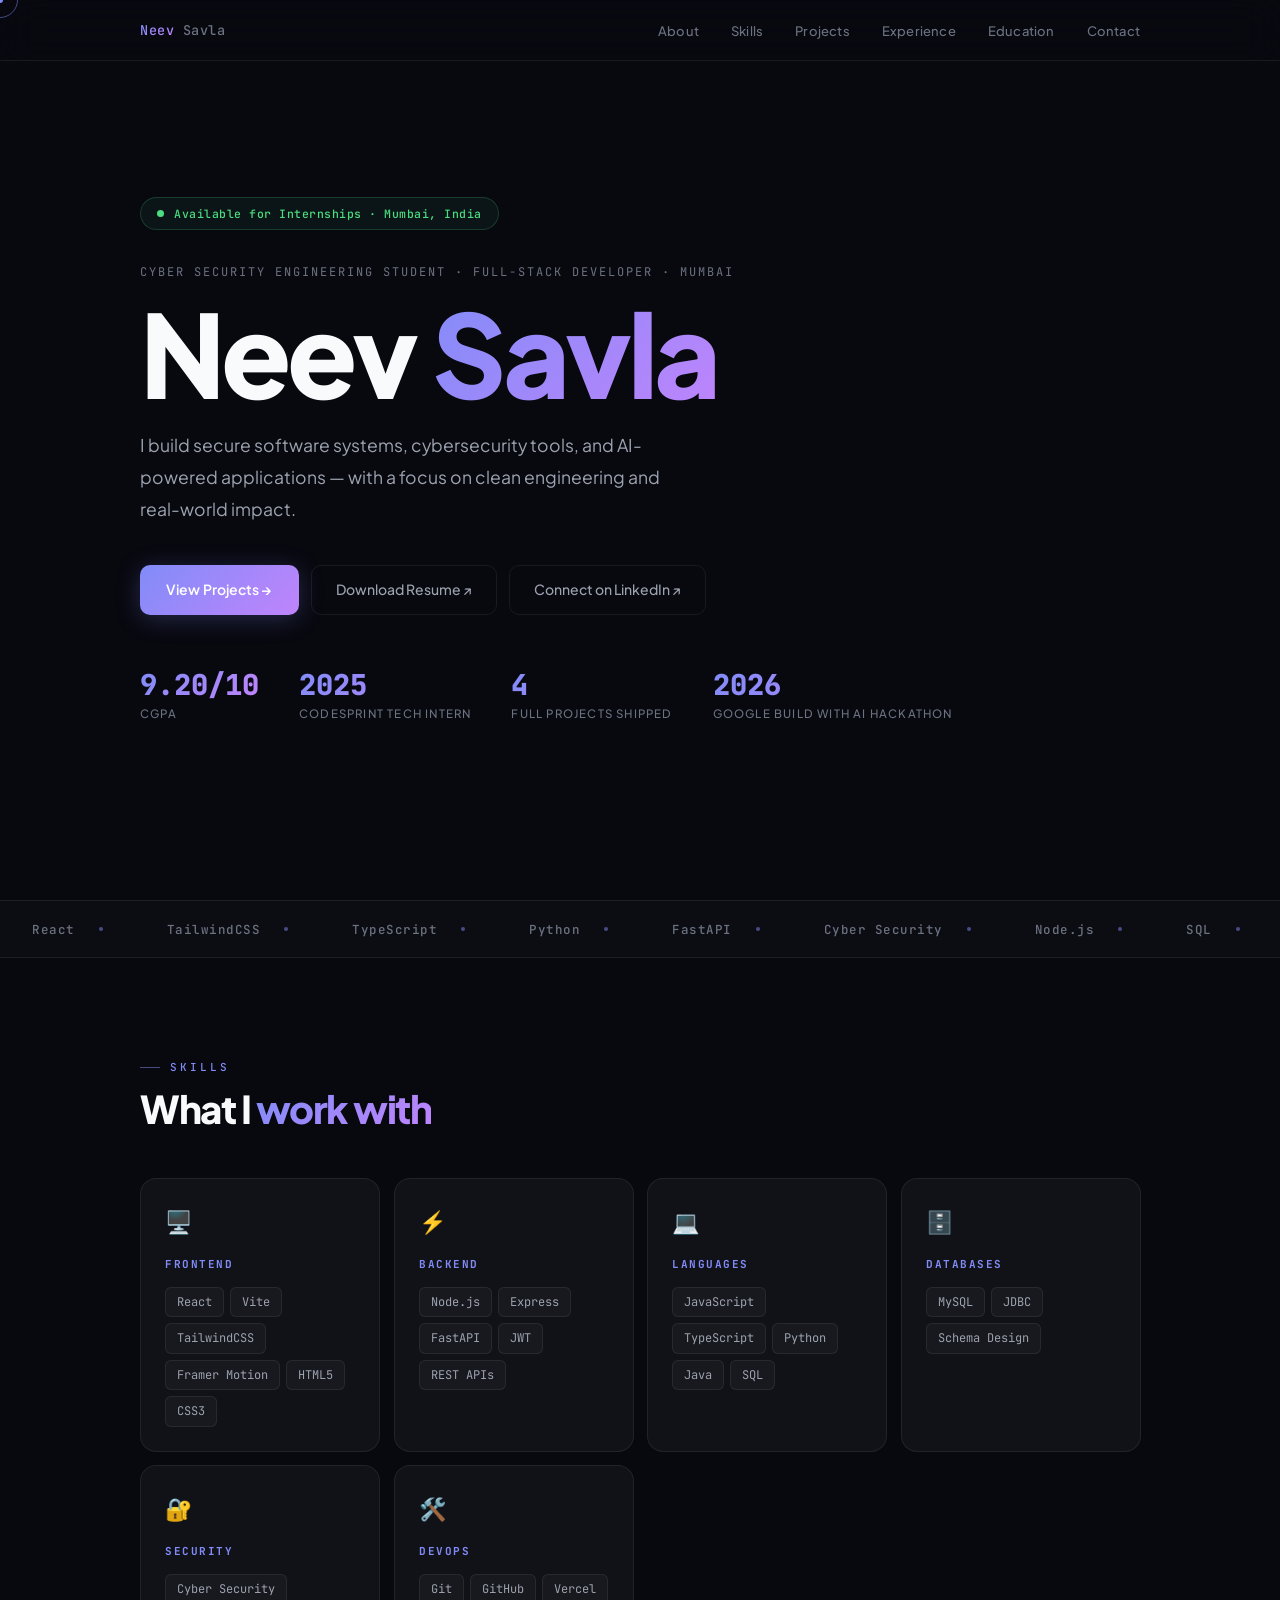
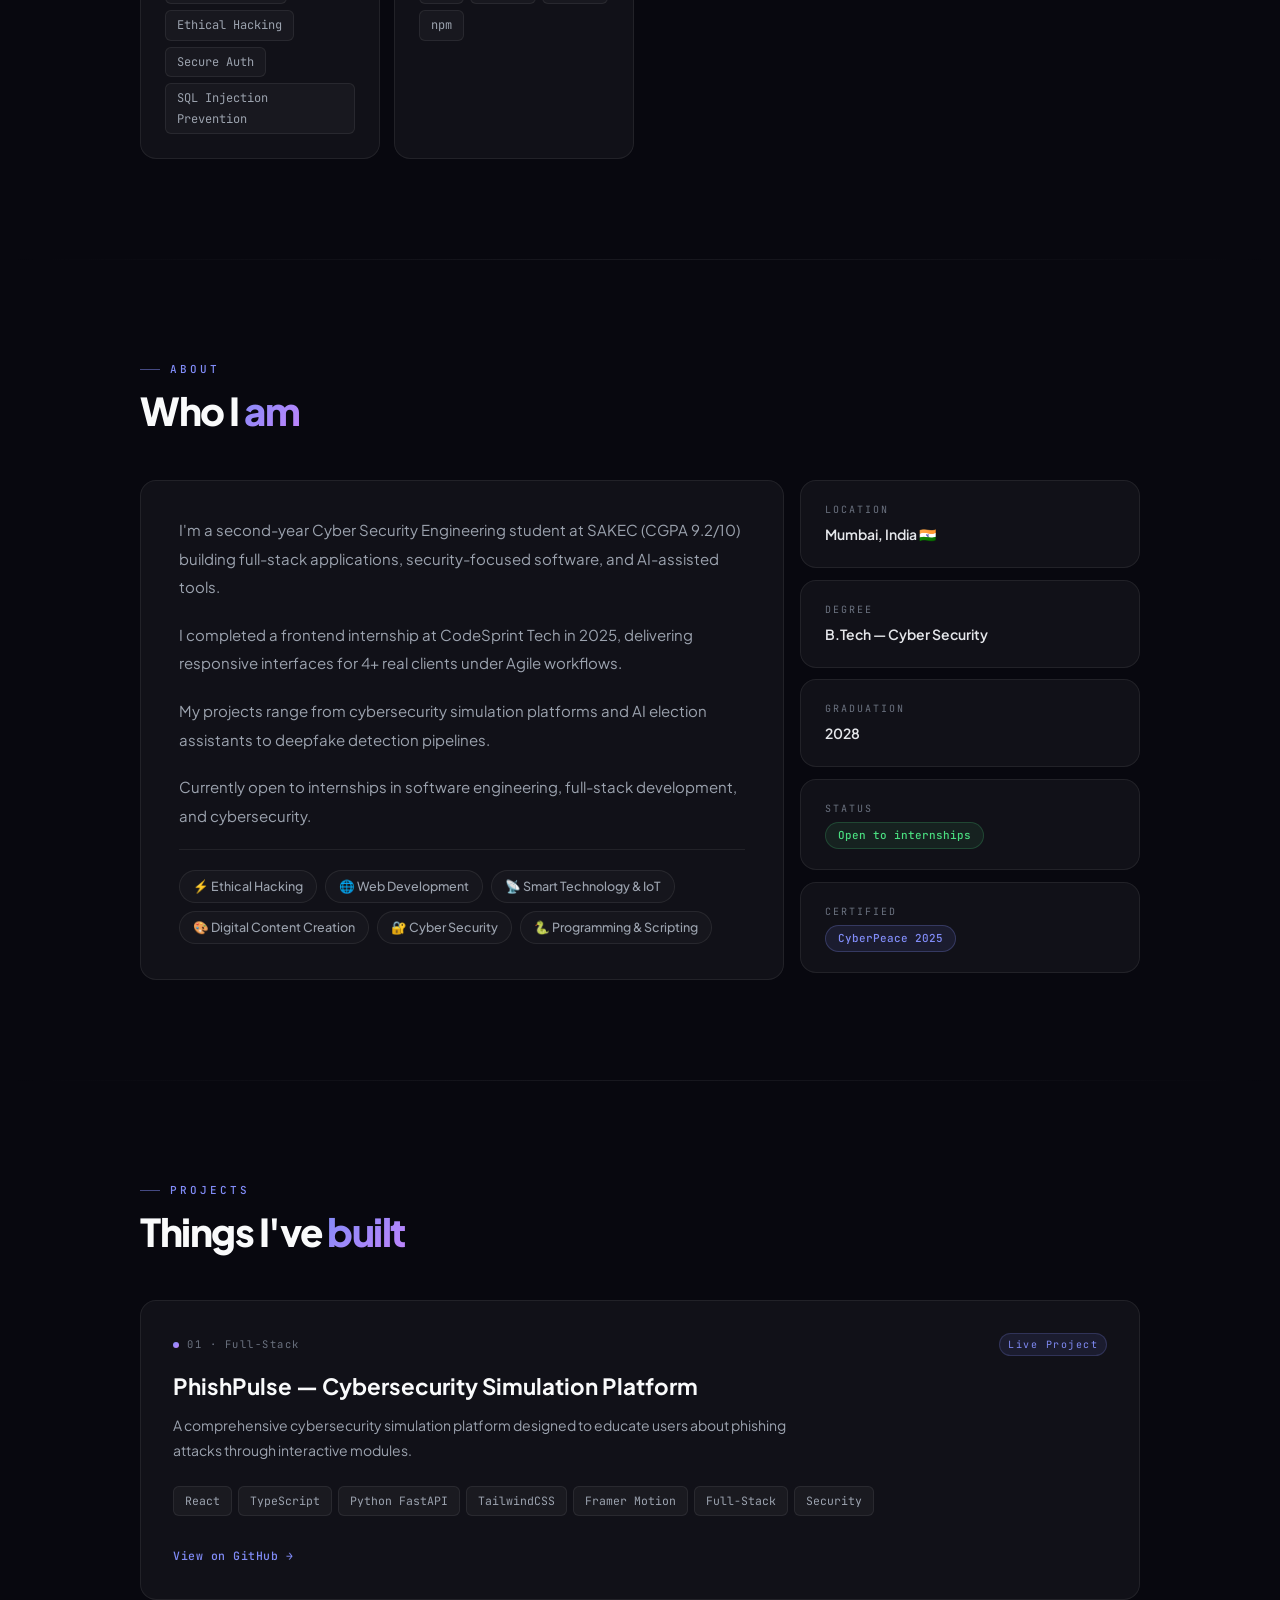
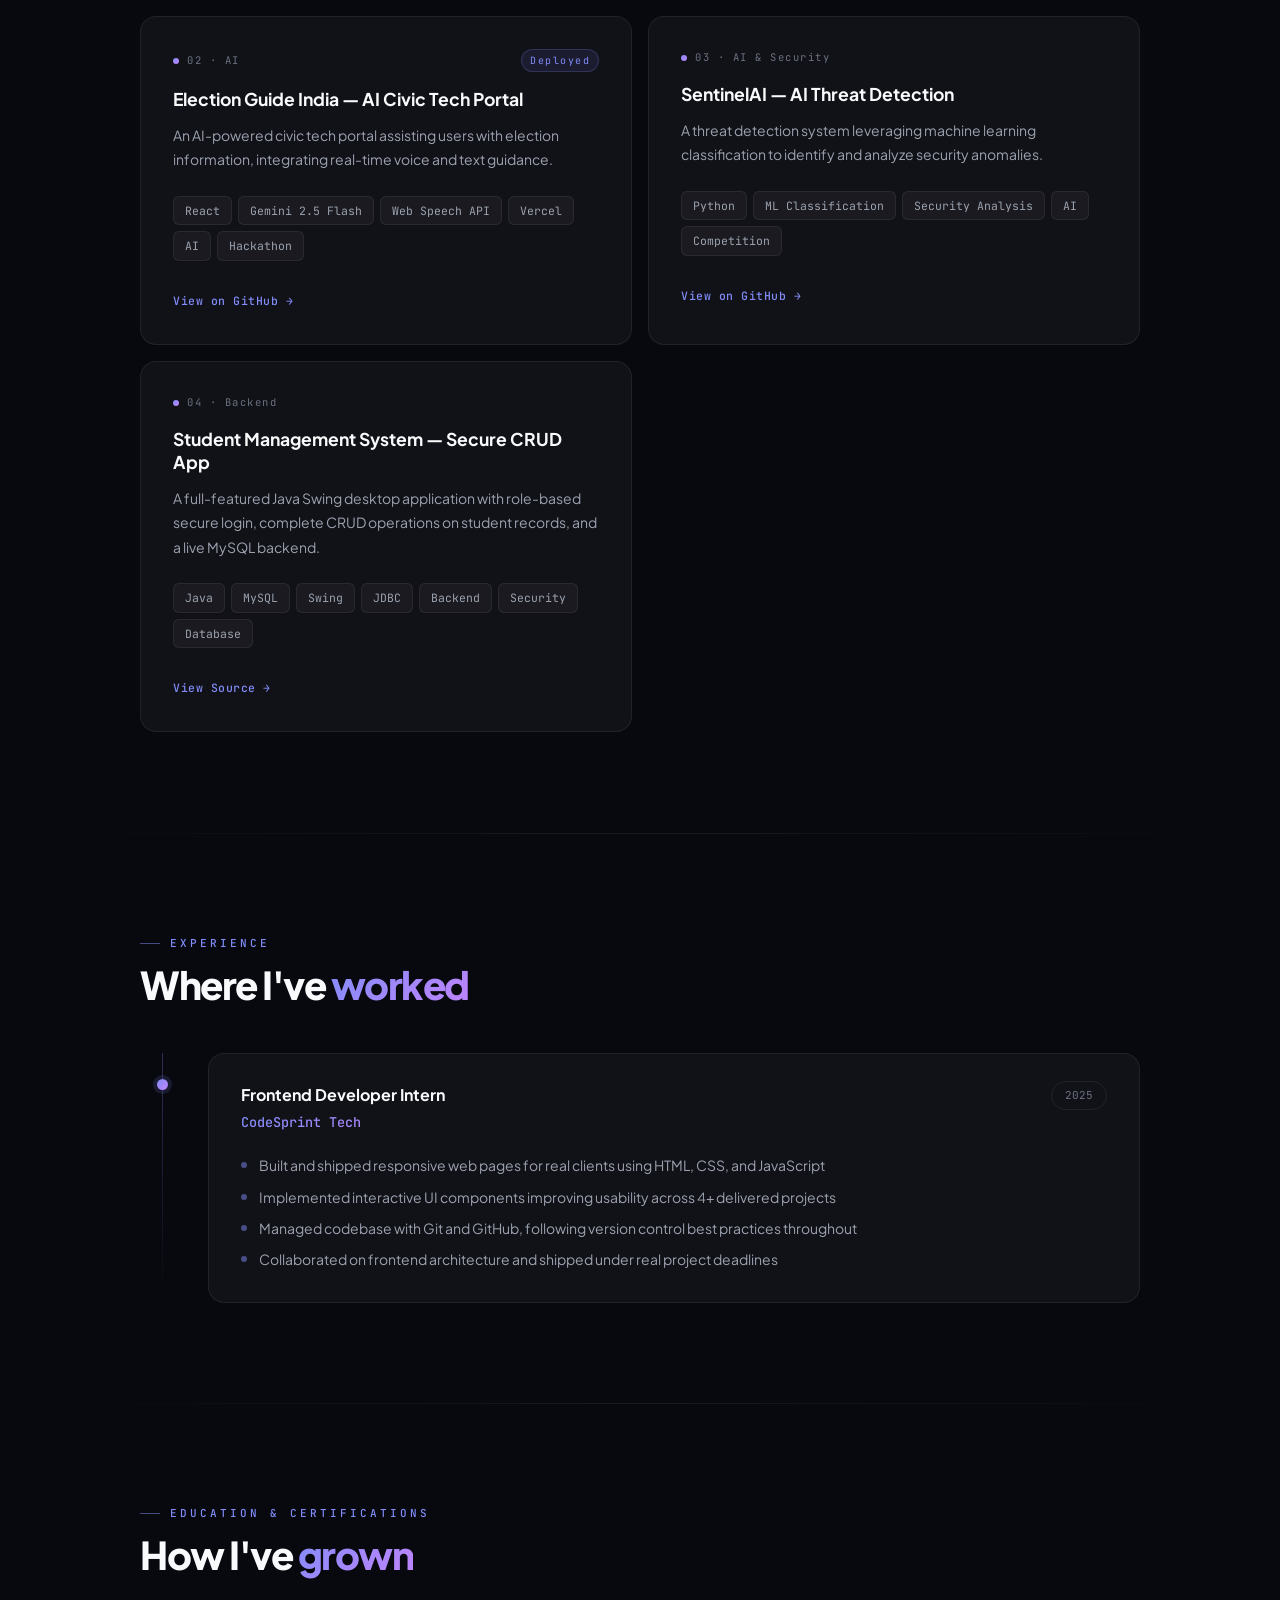
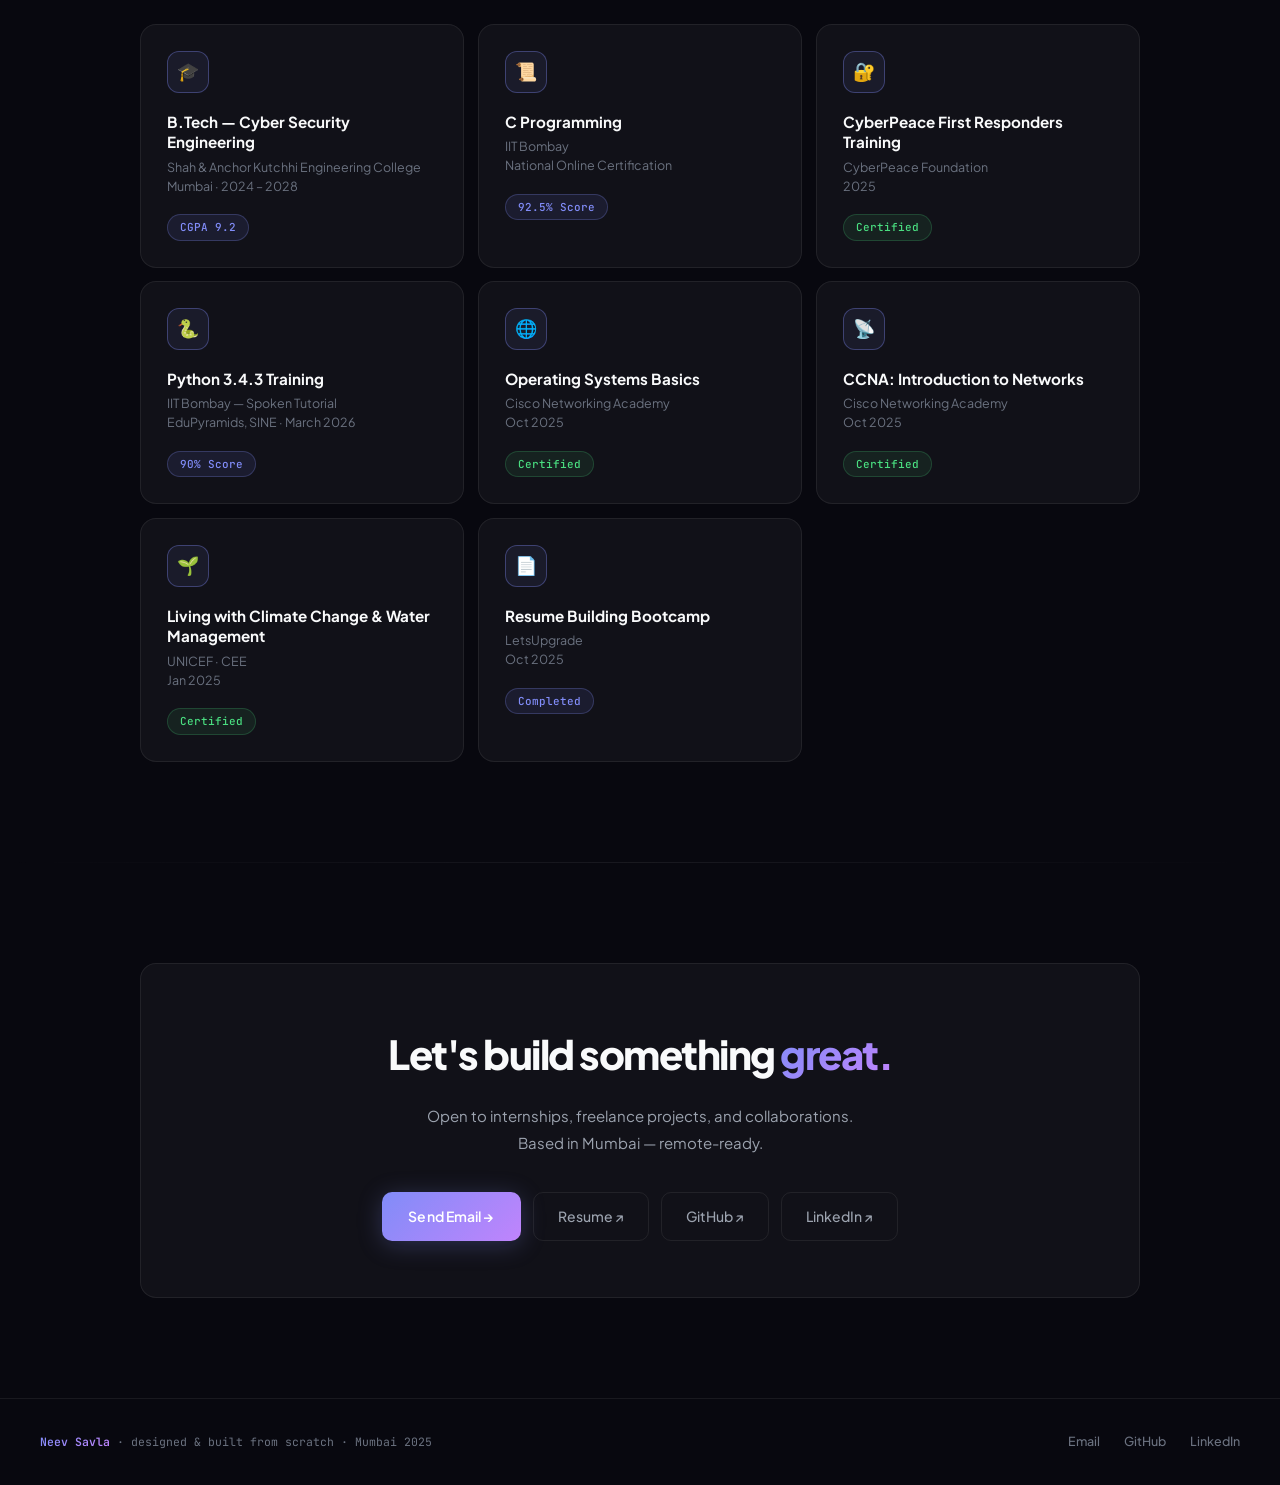
==== index.html @ 20b4f02e "Fix LinkedIn URLs and SentinelAI href" ====
<!DOCTYPE html>
<html lang="en">

<head>
  <meta charset="UTF-8" />
  <meta name="viewport" content="width=device-width, initial-scale=1.0" />
  <link rel="icon" href="favicon.svg" type="image/svg+xml" />
  <title>Neev Savla — Cyber Security Engineering Student | Mumbai</title>
  <meta name="description"
    content="Neev Savla — Cyber Security Engineering student at SAKEC Mumbai. Building secure software systems, cybersecurity tools, and AI-powered applications. Open to internships." />
  <meta name="author" content="Neev Savla" />
  <meta name="keywords"
    content="Neev Savla, Cyber Security, Full-Stack Developer, SAKEC, Mumbai, Portfolio, Internship" />
  <meta name="robots" content="index, follow" />
  <meta property="og:title" content="Neev Savla — Cyber Security Engineering Student" />
  <meta property="og:description"
    content="Building secure software systems, cybersecurity tools, and AI-powered applications. Open to internships." />
  <meta property="og:type" content="website" />
  <meta property="og:url" content="https://neev21-alt.github.io/Portfolio/" />
  <meta name="twitter:card" content="summary_large_image" />
  <meta name="twitter:title" content="Neev Savla — Cyber Security Engineering Student" />

  <link rel="preconnect" href="https://fonts.googleapis.com" />
  <link rel="preconnect" href="https://fonts.gstatic.com" crossorigin />
  <link
    href="https://fonts.googleapis.com/css2?family=Plus+Jakarta+Sans:wght@300;400;500;600;700;800&family=JetBrains+Mono:wght@400;500&display=swap"
    rel="stylesheet" />
  <link rel="stylesheet" href="style.css" />
</head>

<body>

  <!-- Custom cursor -->
  <div id="cur-dot"></div>
  <div id="cur-ring"></div>

  <!-- Gradient blobs removed for better performance -->

  <!-- Scroll progress -->
  <div id="progress-bar" role="progressbar" aria-valuenow="0" aria-valuemin="0" aria-valuemax="100"></div>

  <!-- Back to top -->
  <button id="back-top" onclick="window.scrollTo({top:0,behavior:'smooth'})" aria-label="Back to top">↑</button>

  <!-- ══════════════ NAVIGATION ══════════════ -->
  <nav id="main-nav" role="navigation" aria-label="Main navigation">
    <div class="nav-inner">
      <a href="#home" class="nav-logo" aria-label="Home">
        <span class="gr">Neev</span><span class="dim"> Savla</span>
      </a>
      <ul class="nav-links" id="nav-links">
        <li><a href="#about">About</a></li>
        <li><a href="#skills">Skills</a></li>
        <li><a href="#projects">Projects</a></li>
        <li><a href="#experience">Experience</a></li>
        <li><a href="#education">Education</a></li>
        <li><a href="#contact">Contact</a></li>
      </ul>
      <button class="hamburger" id="hamburger" aria-label="Toggle menu" aria-expanded="false">
        <span></span><span></span><span></span>
      </button>
    </div>
    <div class="drawer" id="drawer" aria-hidden="true">
      <a href="#about"      onclick="closeDrawer()">About</a>
      <a href="#skills"     onclick="closeDrawer()">Skills</a>
      <a href="#projects"   onclick="closeDrawer()">Projects</a>
      <a href="#experience" onclick="closeDrawer()">Experience</a>
      <a href="#education"  onclick="closeDrawer()">Education</a>
      <a href="#contact"    onclick="closeDrawer()">Contact</a>
    </div>
  </nav>

  <!-- ══════════════ HERO ══════════════ -->
  <div class="container">
    <section class="hero" id="home">
      <div>
        <div class="hero-tag">
          <span class="dot-live"></span>
          Available for Internships · Mumbai, India
        </div>

        <div class="hero-eyebrow">Cyber Security Engineering Student · Full-Stack Developer · Mumbai</div>

        <h1>
          Neev <span class="gradient-text">Savla</span>
        </h1>

        <p class="hero-desc">
          I build secure software systems, cybersecurity tools, and AI-powered applications — with a focus on clean engineering and real-world impact.
        </p>

        <div class="hero-actions">
          <a href="#projects" class="btn-primary">View Projects →</a>
          <a href="resume.html" target="_blank" class="btn-ghost">Download Resume ↗</a>
          <a href="https://www.linkedin.com/in/neev-savla" target="_blank" rel="noopener noreferrer" class="btn-ghost">Connect on LinkedIn ↗</a>
        </div>

        <div class="hero-stats">
          <div>
            <div class="stat-val" data-count="9.2" data-suffix="/10">9.2</div>
            <div class="stat-label">CGPA</div>
          </div>
          <div>
            <div class="stat-val" data-count="2025" data-suffix="">2025</div>
            <div class="stat-label">CodeSprint Tech Intern</div>
          </div>
          <div>
            <div class="stat-val" data-count="4" data-suffix="">4</div>
            <div class="stat-label">Full Projects Shipped</div>
          </div>
          <div>
            <div class="stat-val" data-count="2026" data-suffix="">2026</div>
            <div class="stat-label">Google Build with AI Hackathon</div>
          </div>
        </div>
      </div>
    </section>
  </div>

  <!-- ══════════════ SKILL MARQUEE ══════════════ -->
  <div class="marquee-section" aria-label="Skills">
    <div class="marquee-wrap">
      <div class="marquee-track" aria-hidden="true">
        <span class="marquee-item">React <span class="marquee-sep"></span></span>
        <span class="marquee-item">TailwindCSS <span class="marquee-sep"></span></span>
        <span class="marquee-item">TypeScript <span class="marquee-sep"></span></span>
        <span class="marquee-item">Python <span class="marquee-sep"></span></span>
        <span class="marquee-item">FastAPI <span class="marquee-sep"></span></span>
        <span class="marquee-item">Cyber Security <span class="marquee-sep"></span></span>
        <span class="marquee-item">Node.js <span class="marquee-sep"></span></span>
        <span class="marquee-item">SQL <span class="marquee-sep"></span></span>
        <span class="marquee-item">Java <span class="marquee-sep"></span></span>
        <span class="marquee-item">Vercel <span class="marquee-sep"></span></span>
        <span class="marquee-item">Git &amp; GitHub <span class="marquee-sep"></span></span>
        <!-- duplicate for seamless loop -->
        <span class="marquee-item">React <span class="marquee-sep"></span></span>
        <span class="marquee-item">TailwindCSS <span class="marquee-sep"></span></span>
        <span class="marquee-item">TypeScript <span class="marquee-sep"></span></span>
        <span class="marquee-item">Python <span class="marquee-sep"></span></span>
        <span class="marquee-item">FastAPI <span class="marquee-sep"></span></span>
        <span class="marquee-item">Cyber Security <span class="marquee-sep"></span></span>
        <span class="marquee-item">Node.js <span class="marquee-sep"></span></span>
        <span class="marquee-item">SQL <span class="marquee-sep"></span></span>
        <span class="marquee-item">Java <span class="marquee-sep"></span></span>
        <span class="marquee-item">Vercel <span class="marquee-sep"></span></span>
        <span class="marquee-item">Git &amp; GitHub <span class="marquee-sep"></span></span>
      </div>
    </div>
  </div>

  <!-- ══════════════ SKILLS ══════════════ -->
  <div class="container" id="skills">
    <section>
      <div class="reveal">
        <div class="sec-eye">Skills</div>
        <div class="sec-head">What I <span>work with</span></div>
      </div>
      <div class="sk-grid stagger reveal">

        <div class="card sk-card tilt">
          <div class="sk-icon">🖥️</div>
          <div class="sk-cat">Frontend</div>
          <div class="sk-chips">
            <span class="sk-chip">React</span>
            <span class="sk-chip">Vite</span>
            <span class="sk-chip">TailwindCSS</span>
            <span class="sk-chip">Framer Motion</span>
            <span class="sk-chip">HTML5</span>
            <span class="sk-chip">CSS3</span>
          </div>
        </div>

        <div class="card sk-card tilt">
          <div class="sk-icon">⚡</div>
          <div class="sk-cat">Backend</div>
          <div class="sk-chips">
            <span class="sk-chip">Node.js</span>
            <span class="sk-chip">Express</span>
            <span class="sk-chip">FastAPI</span>
            <span class="sk-chip">JWT</span>
            <span class="sk-chip">REST APIs</span>
          </div>
        </div>

        <div class="card sk-card tilt">
          <div class="sk-icon">💻</div>
          <div class="sk-cat">Languages</div>
          <div class="sk-chips">
            <span class="sk-chip">JavaScript</span>
            <span class="sk-chip">TypeScript</span>
            <span class="sk-chip">Python</span>
            <span class="sk-chip">Java</span>
            <span class="sk-chip">SQL</span>
          </div>
        </div>

        <div class="card sk-card tilt">
          <div class="sk-icon">🗄️</div>
          <div class="sk-cat">Databases</div>
          <div class="sk-chips">
            <span class="sk-chip">MySQL</span>
            <span class="sk-chip">JDBC</span>
            <span class="sk-chip">Schema Design</span>
          </div>
        </div>

        <div class="card sk-card tilt">
          <div class="sk-icon">🔐</div>
          <div class="sk-cat">Security</div>
          <div class="sk-chips">
            <span class="sk-chip">Cyber Security</span>
            <span class="sk-chip">Ethical Hacking</span>
            <span class="sk-chip">Secure Auth</span>
            <span class="sk-chip">SQL Injection Prevention</span>
          </div>
        </div>

        <div class="card sk-card tilt">
          <div class="sk-icon">🛠️</div>
          <div class="sk-cat">DevOps</div>
          <div class="sk-chips">
            <span class="sk-chip">Git</span>
            <span class="sk-chip">GitHub</span>
            <span class="sk-chip">Vercel</span>
            <span class="sk-chip">npm</span>
          </div>
        </div>

      </div>
    </section>
  </div>

  <div class="divider"></div>

  <!-- ══════════════ ABOUT ══════════════ -->
  <div class="container" id="about">
    <section>
      <div class="reveal">
        <div class="sec-eye">About</div>
        <div class="sec-head">Who I <span>am</span></div>
      </div>
      <div class="about-wrapper reveal">
        <div class="card about-main tilt">
          <p class="about-text">
            I'm a second-year Cyber Security Engineering student at SAKEC (CGPA 9.2/10) building full-stack applications, security-focused software, and AI-assisted tools.
          </p>
          <p class="about-text">
            I completed a frontend internship at CodeSprint Tech in 2025, delivering responsive interfaces for 4+ real clients under Agile workflows.
          </p>
          <p class="about-text">
            My projects range from cybersecurity simulation platforms and AI election assistants to deepfake detection pipelines.
          </p>
          <p class="about-text">
            Currently open to internships in software engineering, full-stack development, and cybersecurity.
          </p>
          <div class="interests-strip">
            <span class="int-chip">⚡ Ethical Hacking</span>
            <span class="int-chip">🌐 Web Development</span>
            <span class="int-chip">📡 Smart Technology &amp; IoT</span>
            <span class="int-chip">🎨 Digital Content Creation</span>
            <span class="int-chip">🔐 Cyber Security</span>
            <span class="int-chip">🐍 Programming &amp; Scripting</span>
          </div>
        </div>
        <div class="about-info">
          <div class="card info-tile tilt">
            <div class="info-label">Location</div>
            <div class="info-value">Mumbai, India 🇮🇳</div>
          </div>
          <div class="card info-tile tilt">
            <div class="info-label">Degree</div>
            <div class="info-value">B.Tech — Cyber Security</div>
          </div>
          <div class="card info-tile tilt">
            <div class="info-label">Graduation</div>
            <div class="info-value">2028</div>
          </div>
          <div class="card info-tile tilt">
            <div class="info-label">Status</div>
            <div class="info-value"><span class="pill">Open to internships</span></div>
          </div>
          <div class="card info-tile tilt">
            <div class="info-label">Certified</div>
            <div class="info-value"><span class="pill-accent pill">CyberPeace 2025</span></div>
          </div>
        </div>
      </div>
    </section>
  </div>

  <div class="divider"></div>

  <!-- ══════════════ PROJECTS ══════════════ -->
  <div class="container" id="projects">
    <section>
      <div class="reveal">
        <div class="sec-eye">Projects</div>
        <div class="sec-head">Things I've <span>built</span></div>
      </div>

      <div class="proj-grid stagger reveal">

        <!-- Featured -->
        <div class="card proj-card featured tilt">
          <div class="proj-num">
            <span class="proj-dot"></span>
            01 · Full-Stack
            <span class="proj-badge">Live Project</span>
          </div>
          <div class="proj-title">PhishPulse — Cybersecurity Simulation Platform</div>
          <div class="proj-desc">
            A comprehensive cybersecurity simulation platform designed to educate users about phishing attacks through interactive modules.
          </div>
          <div class="proj-tags">
            <span class="tag">React</span><span class="tag">TypeScript</span>
            <span class="tag">Python FastAPI</span><span class="tag">TailwindCSS</span><span class="tag">Framer Motion</span>
            <span class="tag">Full-Stack</span><span class="tag">Security</span>
          </div>
          <a href="https://github.com/neev21-alt/PhishPulse" target="_blank" rel="noopener noreferrer"
            class="proj-link" aria-label="View on GitHub">
            View on GitHub →
          </a>
        </div>

        <!-- Card 2 -->
        <div class="card proj-card tilt">
          <div class="proj-num">
            <span class="proj-dot"></span>
            02 · AI
            <span class="proj-badge">Deployed</span>
          </div>
          <div class="proj-title">Election Guide India — AI Civic Tech Portal</div>
          <div class="proj-desc">
            An AI-powered civic tech portal assisting users with election information, integrating real-time voice and text guidance.
          </div>
          <div class="proj-tags">
            <span class="tag">React</span><span class="tag">Gemini 2.5 Flash</span>
            <span class="tag">Web Speech API</span><span class="tag">Vercel</span>
            <span class="tag">AI</span><span class="tag">Hackathon</span>
          </div>
          <a href="https://github.com/neev21-alt/Election-Guide-India" target="_blank" rel="noopener noreferrer" class="proj-link">View on GitHub →</a>
        </div>

        <!-- Card 3 -->
        <div class="card proj-card tilt">
          <div class="proj-num">
            <span class="proj-dot"></span>
            03 · AI & Security
          </div>
          <div class="proj-title">SentinelAI — AI Threat Detection</div>
          <div class="proj-desc">
            A threat detection system leveraging machine learning classification to identify and analyze security anomalies.
          </div>
          <div class="proj-tags">
            <span class="tag">Python</span><span class="tag">ML Classification</span>
            <span class="tag">Security Analysis</span><span class="tag">AI</span>
            <span class="tag">Competition</span>
          </div>
          <a href="https://github.com/neev21-alt/SentinelAI" target="_blank" rel="noopener noreferrer" class="proj-link">View on GitHub →</a>
        </div>

        <!-- Card 4 -->
        <div class="card proj-card tilt">
          <div class="proj-num">
            <span class="proj-dot"></span>
            04 · Backend
          </div>
          <div class="proj-title">Student Management System — Secure CRUD App</div>
          <div class="proj-desc">
            A full-featured Java Swing desktop application with role-based secure login, complete CRUD operations on student records, and a live MySQL backend.
          </div>
          <div class="proj-tags">
            <span class="tag">Java</span><span class="tag">MySQL</span>
            <span class="tag">Swing</span><span class="tag">JDBC</span>
            <span class="tag">Backend</span><span class="tag">Security</span><span class="tag">Database</span>
          </div>
          <a href="https://github.com/neev21-alt/Student-Management-System" target="_blank" rel="noopener noreferrer" class="proj-link">View Source →</a>
        </div>

      </div>
    </section>
  </div>

  <div class="divider"></div>

  <!-- ══════════════ EXPERIENCE ══════════════ -->
  <div class="container" id="experience">
    <section>
      <div class="reveal">
        <div class="sec-eye">Experience</div>
        <div class="sec-head">Where I've <span>worked</span></div>
      </div>
      <div class="timeline reveal">
        <div class="tl-item">
          <div class="tl-dot-wrap">
            <div class="tl-dot"></div>
          </div>
          <div class="card tl-card tilt">
            <div class="tl-head">
              <div>
                <div class="tl-role">Frontend Developer Intern</div>
                <div class="tl-company">CodeSprint Tech</div>
              </div>
              <div class="tl-date">2025</div>
            </div>
            <ul class="tl-list">
              <li>Built and shipped responsive web pages for real clients using HTML, CSS, and JavaScript</li>
              <li>Implemented interactive UI components improving usability across 4+ delivered projects</li>
              <li>Managed codebase with Git and GitHub, following version control best practices throughout</li>
              <li>Collaborated on frontend architecture and shipped under real project deadlines</li>
            </ul>
          </div>
        </div>
      </div>
    </section>
  </div>

  <div class="divider"></div>

  <!-- ══════════════ EDUCATION ══════════════ -->
  <div class="container" id="education">
    <section>
      <div class="reveal">
        <div class="sec-eye">Education & Certifications</div>
        <div class="sec-head">How I've <span>grown</span></div>
      </div>
      <div class="edu-grid stagger reveal">

        <div class="card edu-card tilt">
          <div class="edu-icon">🎓</div>
          <div class="edu-title">B.Tech — Cyber Security Engineering</div>
          <div class="edu-inst">Shah &amp; Anchor Kutchhi Engineering College<br>Mumbai · 2024 – 2028</div>
          <span class="pill-accent pill">CGPA 9.2</span>
        </div>

        <div class="card edu-card tilt">
          <div class="edu-icon">📜</div>
          <div class="edu-title">C Programming</div>
          <div class="edu-inst">IIT Bombay<br>National Online Certification</div>
          <span class="pill-accent pill">92.5% Score</span>
        </div>

        <div class="card edu-card tilt">
          <div class="edu-icon">🔐</div>
          <div class="edu-title">CyberPeace First Responders Training</div>
          <div class="edu-inst">CyberPeace Foundation<br>2025</div>
          <span class="pill" style="background:rgba(74,222,128,0.08);color:var(--green);border-color:rgba(74,222,128,0.2)">Certified</span>
        </div>

        <div class="card edu-card tilt">
          <div class="edu-icon">🐍</div>
          <div class="edu-title">Python 3.4.3 Training</div>
          <div class="edu-inst">IIT Bombay — Spoken Tutorial<br>EduPyramids, SINE · March 2026</div>
          <span class="pill-accent pill">90% Score</span>
        </div>

        <div class="card edu-card tilt">
          <div class="edu-icon">🌐</div>
          <div class="edu-title">Operating Systems Basics</div>
          <div class="edu-inst">Cisco Networking Academy<br>Oct 2025</div>
          <span class="pill" style="background:rgba(74,222,128,0.08);color:var(--green);border-color:rgba(74,222,128,0.2)">Certified</span>
        </div>

        <div class="card edu-card tilt">
          <div class="edu-icon">📡</div>
          <div class="edu-title">CCNA: Introduction to Networks</div>
          <div class="edu-inst">Cisco Networking Academy<br>Oct 2025</div>
          <span class="pill" style="background:rgba(74,222,128,0.08);color:var(--green);border-color:rgba(74,222,128,0.2)">Certified</span>
        </div>

        <div class="card edu-card tilt">
          <div class="edu-icon">🌱</div>
          <div class="edu-title">Living with Climate Change &amp; Water Management</div>
          <div class="edu-inst">UNICEF · CEE<br>Jan 2025</div>
          <span class="pill" style="background:rgba(74,222,128,0.08);color:var(--green);border-color:rgba(74,222,128,0.2)">Certified</span>
        </div>

        <div class="card edu-card tilt">
          <div class="edu-icon">📄</div>
          <div class="edu-title">Resume Building Bootcamp</div>
          <div class="edu-inst">LetsUpgrade<br>Oct 2025</div>
          <span class="pill-accent pill">Completed</span>
        </div>

      </div>
    </section>
  </div>

  <div class="divider"></div>

  <!-- ══════════════ CONTACT ══════════════ -->
  <div class="container" id="contact">
    <section>
      <div class="card contact-card tilt reveal">
        <h2>Let's build something <span class="gradient-text">great.</span></h2>
        <p>Open to internships, freelance projects, and collaborations. Based in Mumbai — remote-ready.</p>
        <div class="contact-actions">
          <a href="mailto:neev.savla24@sakec.ac.in" class="btn-primary" aria-label="Send email">Send Email →</a>
          <a href="resume.html" target="_blank" target="_blank" class="btn-ghost" aria-label="Download resume">Resume ↗</a>
          <a href="https://github.com/neev21-alt" target="_blank" rel="noopener noreferrer" class="btn-ghost"
            aria-label="GitHub">GitHub ↗</a>
          <a href="https://www.linkedin.com/in/neev-savla" target="_blank" rel="noopener noreferrer"
            class="btn-ghost" aria-label="LinkedIn">LinkedIn ↗</a>
        </div>
      </div>
    </section>
  </div>

  <!-- ══════════════ FOOTER ══════════════ -->
  <footer>
    <div class="footer-left">
      <span>Neev Savla</span> · designed &amp; built from scratch · Mumbai 2025
    </div>
    <div class="footer-links">
      <a href="mailto:neev.savla24@sakec.ac.in">Email</a>
      <a href="https://github.com/neev21-alt" target="_blank" rel="noopener noreferrer">GitHub</a>
      <a href="https://www.linkedin.com/in/neev-savla" target="_blank" rel="noopener noreferrer">LinkedIn</a>
    </div>
  </footer>
  <script src="script.js" defer></script>
</body>

</html>
---- style.css ----
﻿/* ═══════════════════════════════════════════
       DESIGN TOKENS
    ═══════════════════════════════════════════ */
    :root {
      --bg: #08080f;
      --bg-2: #0d0d18;
      --surface: rgba(255, 255, 255, 0.04);
      --surface-h: rgba(255, 255, 255, 0.07);
      --accent: #818cf8;
      --accent-2: #c084fc;
      --gradient: linear-gradient(135deg, #818cf8 0%, #c084fc 100%);
      --gradient-r: linear-gradient(135deg, #c084fc 0%, #818cf8 100%);
      --glow: rgba(129, 140, 248, 0.18);
      --text: #f9fafb;
      --text-2: #e5e7eb;
      --muted: #6b7280;
      --muted-2: #9ca3af;
      --border: rgba(255, 255, 255, 0.07);
      --border-h: rgba(129, 140, 248, 0.35);
      --green: #4ade80;
      --r-sm: 10px;
      --r: 16px;
      --r-lg: 24px;
      --sans: 'Plus Jakarta Sans', sans-serif;
      --mono: 'JetBrains Mono', monospace;
    }

    /* ═══════════════════════════════════════════
       RESET & BASE
    ═══════════════════════════════════════════ */
    *,
    *::before,
    *::after {
      box-sizing: border-box;
      margin: 0;
      padding: 0;
    }

    html {
      scroll-behavior: smooth;
    }

    ::-webkit-scrollbar {
      width: 4px;
    }

    ::-webkit-scrollbar-track {
      background: var(--bg);
    }

    ::-webkit-scrollbar-thumb {
      background: rgba(129, 140, 248, 0.4);
      border-radius: 4px;
    }

    ::-webkit-scrollbar-thumb:hover {
      background: var(--accent);
    }

    body {
      background: var(--bg);
      color: var(--text);
      font-family: var(--sans);
      font-size: 16px;
      line-height: 1.7;
      overflow-x: hidden;
    }

    a {
      text-decoration: none;
      color: inherit;
    }

    ul {
      list-style: none;
    }

    /* ═══════════════════════════════════════════
       CUSTOM CURSOR
    ═══════════════════════════════════════════ */
    #cur-dot,
    #cur-ring {
      position: fixed;
      border-radius: 50%;
      pointer-events: none;
      z-index: 9999;
      transform: translate(-50%, -50%);
      transition: opacity 0.3s;
    }

    #cur-dot {
      width: 6px;
      height: 6px;
      background: var(--accent);
    }

    #cur-ring {
      width: 36px;
      height: 36px;
      border: 1.5px solid rgba(129, 140, 248, 0.5);
      transition: transform 0.12s ease, width 0.25s, height 0.25s, border-color 0.25s;
    }

    body:has(a:hover) #cur-ring,
    body:has(button:hover) #cur-ring {
      width: 52px;
      height: 52px;
      border-color: var(--accent);
    }

    @media (max-width: 768px) {

      #cur-dot,
      #cur-ring {
        display: none;
      }
    }

    /* ═══════════════════════════════════════════
       GRADIENT BLOBS (Background ambience)
    ═══════════════════════════════════════════ */
    .blob {
      position: fixed;
      border-radius: 50%;
      filter: blur(100px);
      pointer-events: none;
      z-index: 0;
      opacity: 0.55;
    }

    .blob-1 {
      width: 560px;
      height: 560px;
      background: rgba(129, 140, 248, 0.12);
      top: -160px;
      right: -120px;
      animation: blobDrift1 9s ease-in-out infinite;
    }

    .blob-2 {
      width: 440px;
      height: 440px;
      background: rgba(192, 132, 252, 0.10);
      bottom: 10%;
      left: -100px;
      animation: blobDrift2 12s ease-in-out infinite 3s;
    }

    .blob-3 {
      width: 320px;
      height: 320px;
      background: rgba(129, 140, 248, 0.07);
      top: 50%;
      right: 15%;
      animation: blobDrift3 15s ease-in-out infinite 6s;
    }

    @keyframes blobDrift1 {

      0%,
      100% {
        transform: translate(0, 0) scale(1);
      }

      33% {
        transform: translate(-30px, 20px) scale(1.06);
      }

      66% {
        transform: translate(20px, -15px) scale(0.95);
      }
    }

    @keyframes blobDrift2 {

      0%,
      100% {
        transform: translate(0, 0) scale(1);
      }

      40% {
        transform: translate(25px, -20px) scale(1.08);
      }

      70% {
        transform: translate(-15px, 25px) scale(0.96);
      }
    }

    @keyframes blobDrift3 {

      0%,
      100% {
        transform: translate(0, 0) scale(1);
      }

      50% {
        transform: translate(-20px, -30px) scale(1.1);
      }
    }

    /* ═══════════════════════════════════════════
       SCROLL PROGRESS BAR
    ═══════════════════════════════════════════ */
    #progress-bar {
      position: fixed;
      top: 0;
      left: 0;
      height: 2px;
      width: 0%;
      background: var(--gradient);
      z-index: 1000;
      transition: width 0.08s linear;
    }

    /* ═══════════════════════════════════════════
       BACK TO TOP
    ═══════════════════════════════════════════ */
    #back-top {
      position: fixed;
      bottom: 2rem;
      right: 2rem;
      width: 42px;
      height: 42px;
      border-radius: 50%;
      background: var(--surface-h);
      border: 1px solid var(--border-h);
      color: var(--accent);
      font-size: 18px;
      display: flex;
      align-items: center;
      justify-content: center;
      cursor: pointer;
      z-index: 80;
      opacity: 0;
      transform: translateY(16px);
      transition: opacity 0.3s, transform 0.3s, background 0.2s;
      backdrop-filter: blur(12px);
    }

    #back-top.show {
      opacity: 1;
      transform: translateY(0);
    }

    #back-top:hover {
      background: rgba(129, 140, 248, 0.15);
    }

    /* ═══════════════════════════════════════════
       LAYOUT
    ═══════════════════════════════════════════ */
    .container {
      position: relative;
      z-index: 2;
      max-width: 1080px;
      margin: 0 auto;
      padding: 0 2.5rem;
    }

    /* ═══════════════════════════════════════════
       NAVIGATION
    ═══════════════════════════════════════════ */
    nav {
      position: fixed;
      top: 0;
      left: 0;
      right: 0;
      z-index: 100;
      backdrop-filter: blur(20px) saturate(180%);
      -webkit-backdrop-filter: blur(20px) saturate(180%);
      border-bottom: 1px solid var(--border);
      background: rgba(8, 8, 15, 0.75);
      transition: border-color 0.3s;
    }

    nav.scrolled {
      border-bottom-color: var(--border-h);
    }

    .nav-inner {
      max-width: 1080px;
      margin: 0 auto;
      padding: 0 2.5rem;
      height: 60px;
      display: flex;
      align-items: center;
      justify-content: space-between;
    }

    .nav-logo {
      font-family: var(--mono);
      font-size: 13.5px;
      font-weight: 500;
      letter-spacing: 0.5px;
    }

    .nav-logo span.gr {
      background: var(--gradient);
      -webkit-background-clip: text;
      -webkit-text-fill-color: transparent;
      background-clip: text;
    }

    .nav-logo span.dim {
      color: var(--muted);
    }

    .nav-links {
      display: flex;
      gap: 2rem;
    }

    .nav-links a {
      font-size: 13px;
      color: var(--muted);
      font-weight: 500;
      letter-spacing: 0.2px;
      transition: color 0.2s;
      position: relative;
      padding-bottom: 2px;
    }

    .nav-links a::after {
      content: '';
      position: absolute;
      left: 0;
      bottom: -1px;
      width: 0;
      height: 1.5px;
      background: var(--gradient);
      border-radius: 2px;
      transition: width 0.25s ease;
    }

    .nav-links a:hover,
    .nav-links a.active {
      color: var(--text);
    }

    .nav-links a:hover::after,
    .nav-links a.active::after {
      width: 100%;
    }

    .nav-cta {
      padding: 8px 20px;
      border-radius: var(--r-sm);
      background: var(--gradient);
      color: #fff;
      font-size: 13px;
      font-weight: 600;
      letter-spacing: 0.2px;
      transition: opacity 0.2s, transform 0.2s;
      display: none;
    }

    .nav-cta:hover {
      opacity: 0.88;
      transform: translateY(-1px);
    }

    /* hamburger */
    .hamburger {
      display: none;
      flex-direction: column;
      gap: 5px;
      cursor: pointer;
      padding: 6px;
      border: 1px solid var(--border);
      border-radius: 8px;
      background: transparent;
      transition: border-color 0.2s;
    }

    .hamburger:hover {
      border-color: var(--border-h);
    }

    .hamburger span {
      display: block;
      width: 20px;
      height: 1.5px;
      background: var(--muted-2);
      border-radius: 2px;
      transition: all 0.3s;
    }

    .hamburger.open span:nth-child(1) {
      transform: translateY(6.5px) rotate(45deg);
      background: var(--accent);
    }

    .hamburger.open span:nth-child(2) {
      opacity: 0;
    }

    .hamburger.open span:nth-child(3) {
      transform: translateY(-6.5px) rotate(-45deg);
      background: var(--accent);
    }

    /* mobile drawer */
    .drawer {
      display: none;
      position: fixed;
      top: 60px;
      left: 0;
      right: 0;
      background: rgba(8, 8, 15, 0.97);
      border-bottom: 1px solid var(--border-h);
      padding: 1rem 2.5rem 1.5rem;
      flex-direction: column;
      gap: 0;
      z-index: 99;
      backdrop-filter: blur(20px);
    }

    .drawer.open {
      display: flex;
    }

    .drawer a {
      padding: 0.9rem 0;
      font-size: 15px;
      color: var(--muted-2);
      border-bottom: 1px solid var(--border);
      transition: color 0.2s;
    }

    .drawer a:last-child {
      border-bottom: none;
    }

    .drawer a:hover {
      color: var(--text);
    }

    /* ═══════════════════════════════════════════
       HERO
    ═══════════════════════════════════════════ */
    .hero {
      min-height: 100vh;
      display: flex;
      align-items: center;
      padding: 100px 0 80px;
    }

    .hero-tag {
      display: inline-flex;
      align-items: center;
      gap: 10px;
      font-family: var(--mono);
      font-size: 11.5px;
      font-weight: 500;
      letter-spacing: 0.5px;
      color: var(--green);
      padding: 6px 16px;
      border: 1px solid rgba(74, 222, 128, 0.2);
      border-radius: 100px;
      background: rgba(74, 222, 128, 0.06);
      margin-bottom: 2rem;
      opacity: 0;
      animation: fadeUp 0.6s ease 0.1s forwards;
    }

    .dot-live {
      width: 7px;
      height: 7px;
      border-radius: 50%;
      background: var(--green);
      flex-shrink: 0;
      box-shadow: 0 0 0 0 rgba(74, 222, 128, 0.4);
      animation: livePulse 2s infinite;
    }

    @keyframes livePulse {
      0% {
        box-shadow: 0 0 0 0 rgba(74, 222, 128, 0.4);
      }

      70% {
        box-shadow: 0 0 0 8px rgba(74, 222, 128, 0);
      }

      100% {
        box-shadow: 0 0 0 0 rgba(74, 222, 128, 0);
      }
    }

    .hero-eyebrow {
      font-family: var(--mono);
      font-size: 12px;
      color: var(--muted);
      letter-spacing: 2px;
      text-transform: uppercase;
      margin-bottom: 1rem;
      opacity: 0;
      animation: fadeUp 0.6s ease 0.2s forwards;
    }

    .hero h1 {
      font-size: clamp(3.6rem, 9vw, 7.5rem);
      font-weight: 800;
      line-height: 0.92;
      letter-spacing: -4px;
      color: var(--text);
      margin-bottom: 1.6rem;
      opacity: 0;
      animation: fadeUp 0.7s ease 0.3s forwards;
    }

    .hero h1 .line-2 {
      display: block;
    }

    .gradient-text {
      background: var(--gradient);
      -webkit-background-clip: text;
      -webkit-text-fill-color: transparent;
      background-clip: text;
    }

    .hero-desc {
      font-size: 1.1rem;
      color: var(--muted-2);
      max-width: 520px;
      line-height: 1.8;
      margin-bottom: 2.5rem;
      font-weight: 400;
      opacity: 0;
      animation: fadeUp 0.7s ease 0.4s forwards;
    }

    .hero-desc strong {
      color: var(--text-2);
      font-weight: 600;
    }

    .hero-actions {
      display: flex;
      gap: 12px;
      flex-wrap: wrap;
      margin-bottom: 3.5rem;
      opacity: 0;
      animation: fadeUp 0.7s ease 0.5s forwards;
    }

    /* ═══════════════════════════════════════════
       BUTTONS
    ═══════════════════════════════════════════ */
    .btn-primary {
      display: inline-flex;
      align-items: center;
      gap: 8px;
      padding: 12px 26px;
      border-radius: var(--r-sm);
      background: var(--gradient);
      color: #fff;
      font-size: 14px;
      font-weight: 600;
      letter-spacing: 0.1px;
      transition: opacity 0.2s, transform 0.25s, box-shadow 0.25s;
      box-shadow: 0 4px 24px rgba(129, 140, 248, 0.25);
    }

    .btn-primary:hover {
      opacity: 0.9;
      transform: translateY(-2px);
      box-shadow: 0 8px 32px rgba(129, 140, 248, 0.4);
    }

    .btn-ghost {
      display: inline-flex;
      align-items: center;
      gap: 8px;
      padding: 12px 24px;
      border-radius: var(--r-sm);
      background: transparent;
      color: var(--muted-2);
      font-size: 14px;
      font-weight: 500;
      border: 1px solid var(--border);
      transition: all 0.25s;
    }

    .btn-ghost:hover {
      border-color: var(--border-h);
      color: var(--text);
      background: var(--surface-h);
      transform: translateY(-2px);
    }

    /* ═══════════════════════════════════════════
       HERO STATS
    ═══════════════════════════════════════════ */
    .hero-stats {
      display: flex;
      gap: 2.5rem;
      flex-wrap: wrap;
      opacity: 0;
      animation: fadeUp 0.7s ease 0.6s forwards;
    }

    .stat-val {
      font-size: 1.8rem;
      font-weight: 800;
      background: var(--gradient);
      -webkit-background-clip: text;
      -webkit-text-fill-color: transparent;
      background-clip: text;
      line-height: 1;
      margin-bottom: 4px;
      font-family: var(--mono);
    }

    .stat-label {
      font-size: 11.5px;
      color: var(--muted);
      text-transform: uppercase;
      letter-spacing: 1.2px;
      font-weight: 500;
    }

    /* ═══════════════════════════════════════════
       MARQUEE (Skills Strip)
    ═══════════════════════════════════════════ */
    .marquee-section {
      position: relative;
      z-index: 2;
      border-top: 1px solid var(--border);
      border-bottom: 1px solid var(--border);
      padding: 1.1rem 0;
      overflow: hidden;
      background: rgba(255, 255, 255, 0.018);
    }

    .marquee-wrap {
      overflow: hidden;
    }

    .marquee-track {
      display: flex;
      white-space: nowrap;
      animation: marquee 30s linear infinite;
      gap: 0;
    }

    .marquee-item {
      display: inline-flex;
      align-items: center;
      gap: 1.5rem;
      padding: 0 2rem;
      font-family: var(--mono);
      font-size: 12.5px;
      font-weight: 500;
      color: var(--muted);
      letter-spacing: 0.5px;
    }

    .marquee-sep {
      display: inline-block;
      width: 4px;
      height: 4px;
      border-radius: 50%;
      background: var(--accent);
      opacity: 0.5;
      vertical-align: middle;
    }

    .marquee-wrap:hover .marquee-track {
      animation-play-state: paused;
    }

    @keyframes marquee {
      from {
        transform: translateX(0);
      }

      to {
        transform: translateX(-50%);
      }
    }

    /* ═══════════════════════════════════════════
       SECTION HEADER
    ═══════════════════════════════════════════ */
    section {
      padding: 100px 0;
    }

    .sec-eye {
      font-family: var(--mono);
      font-size: 11px;
      font-weight: 500;
      color: var(--accent);
      letter-spacing: 3px;
      text-transform: uppercase;
      margin-bottom: 0.7rem;
      display: flex;
      align-items: center;
      gap: 10px;
    }

    .sec-eye::before {
      content: '';
      display: inline-block;
      width: 20px;
      height: 1px;
      background: var(--accent);
      opacity: 0.5;
    }

    .sec-head {
      font-size: 2.4rem;
      font-weight: 800;
      color: var(--text);
      letter-spacing: -1.5px;
      line-height: 1.08;
      margin-bottom: 3rem;
    }

    .sec-head span {
      background: var(--gradient);
      -webkit-background-clip: text;
      -webkit-text-fill-color: transparent;
      background-clip: text;
    }

    /* ═══════════════════════════════════════════
       GLASS CARD (base)
    ═══════════════════════════════════════════ */
    .card {
      background: var(--surface);
      border: 1px solid var(--border);
      border-radius: var(--r);
      transition: border-color 0.3s, background 0.3s, box-shadow 0.3s, transform 0.4s;
      position: relative;
      overflow: hidden;
    }

    .card::before {
      content: '';
      position: absolute;
      inset: 0;
      border-radius: inherit;
      padding: 1px;
      background: var(--gradient);
      -webkit-mask: linear-gradient(#fff 0 0) content-box, linear-gradient(#fff 0 0);
      -webkit-mask-composite: xor;
      mask-composite: exclude;
      opacity: 0;
      transition: opacity 0.35s;
      pointer-events: none;
    }

    .card:hover::before {
      opacity: 1;
    }

    .card:hover {
      background: var(--surface-h);
      box-shadow: 0 8px 40px rgba(129, 140, 248, 0.08);
    }

    /* tilt cards */
    .tilt {
      transform-style: preserve-3d;
      will-change: transform;
    }

    /* ═══════════════════════════════════════════
       ABOUT
    ═══════════════════════════════════════════ */
    .about-wrapper {
      display: grid;
      grid-template-columns: 1fr 340px;
      gap: 16px;
      align-items: start;
    }

    .about-main {
      padding: 2.2rem 2.4rem;
    }

    .about-text {
      font-size: 15px;
      color: var(--muted-2);
      line-height: 1.9;
    }

    .about-text+.about-text {
      margin-top: 1.2rem;
    }

    .about-text strong {
      color: var(--text-2);
      font-weight: 600;
    }

    .about-text .h {
      color: var(--accent-2);
    }

    .about-info {
      display: flex;
      flex-direction: column;
      gap: 12px;
    }

    .info-tile {
      padding: 1.25rem 1.5rem;
    }

    .info-label {
      font-family: var(--mono);
      font-size: 10px;
      letter-spacing: 2px;
      text-transform: uppercase;
      color: var(--muted);
      margin-bottom: 5px;
    }

    .info-value {
      font-size: 14px;
      font-weight: 600;
      color: var(--text-2);
    }

    .pill {
      display: inline-block;
      font-family: var(--mono);
      font-size: 11px;
      padding: 3px 12px;
      border-radius: 100px;
      background: rgba(74, 222, 128, 0.08);
      color: var(--green);
      border: 1px solid rgba(74, 222, 128, 0.2);
      font-weight: 500;
    }

    .pill-accent {
      background: rgba(129, 140, 248, 0.1);
      color: var(--accent);
      border-color: rgba(129, 140, 248, 0.25);
    }

    /* ═══════════════════════════════════════════
       PROJECTS
    ═══════════════════════════════════════════ */
    .proj-grid {
      display: grid;
      grid-template-columns: 1fr 1fr;
      gap: 16px;
    }

    .proj-card {
      padding: 2rem;
      cursor: default;
    }

    .proj-card:hover {
      transform: translateY(-8px);
    }

    .proj-num {
      font-family: var(--mono);
      font-size: 10.5px;
      color: var(--muted);
      letter-spacing: 1.5px;
      margin-bottom: 1rem;
      display: flex;
      align-items: center;
      gap: 8px;
    }

    .proj-dot {
      width: 6px;
      height: 6px;
      border-radius: 50%;
      background: var(--gradient);
      flex-shrink: 0;
    }

    .proj-badge {
      font-family: var(--mono);
      font-size: 10px;
      padding: 2px 8px;
      border-radius: 100px;
      background: rgba(129, 140, 248, 0.1);
      color: var(--accent);
      border: 1px solid rgba(129, 140, 248, 0.2);
      margin-left: auto;
    }

    .proj-title {
      font-size: 1.1rem;
      font-weight: 700;
      color: var(--text);
      margin-bottom: 0.75rem;
      line-height: 1.3;
    }

    .proj-desc {
      font-size: 14px;
      color: var(--muted-2);
      line-height: 1.75;
      margin-bottom: 1.5rem;
    }

    .proj-tags {
      display: flex;
      flex-wrap: wrap;
      gap: 6px;
      margin-bottom: 1.5rem;
    }

    .tag {
      font-family: var(--mono);
      font-size: 11.5px;
      padding: 4px 11px;
      border-radius: 6px;
      background: rgba(255, 255, 255, 0.04);
      color: var(--muted-2);
      border: 1px solid var(--border);
      transition: all 0.2s;
    }

    .tag:hover {
      border-color: var(--border-h);
      color: var(--accent);
      background: rgba(129, 140, 248, 0.06);
    }

    .proj-link {
      font-family: var(--mono);
      font-size: 11.5px;
      font-weight: 500;
      color: var(--accent);
      letter-spacing: 0.5px;
      display: inline-flex;
      align-items: center;
      gap: 6px;
      transition: gap 0.2s;
    }

    .proj-link:hover {
      gap: 10px;
    }

    /* Large featured project */
    .proj-card.featured {
      grid-column: 1 / -1;
    }

    .proj-card.featured .proj-title {
      font-size: 1.4rem;
    }

    .proj-card.featured .proj-desc {
      max-width: 640px;
    }

    /* ═══════════════════════════════════════════
       EXPERIENCE (Timeline)
    ═══════════════════════════════════════════ */
    .timeline {
      position: relative;
    }

    .timeline::before {
      content: '';
      position: absolute;
      left: 22px;
      top: 0;
      bottom: 0;
      width: 1px;
      background: linear-gradient(to bottom, var(--accent), transparent);
      opacity: 0.3;
    }

    .tl-item {
      display: grid;
      grid-template-columns: 44px 1fr;
      gap: 1.5rem;
      margin-bottom: 1.5rem;
    }

    .tl-item:last-child {
      margin-bottom: 0;
    }

    .tl-dot-wrap {
      display: flex;
      justify-content: center;
      padding-top: 1.6rem;
    }

    .tl-dot {
      width: 11px;
      height: 11px;
      border-radius: 50%;
      background: var(--gradient);
      flex-shrink: 0;
      position: relative;
      z-index: 2;
      box-shadow: 0 0 0 4px rgba(129, 140, 248, 0.15);
    }

    .tl-card {
      padding: 1.7rem 2rem;
    }

    .tl-head {
      display: flex;
      justify-content: space-between;
      align-items: flex-start;
      flex-wrap: wrap;
      gap: 10px;
      margin-bottom: 1rem;
    }

    .tl-role {
      font-size: 1rem;
      font-weight: 700;
      color: var(--text);
      margin-bottom: 3px;
    }

    .tl-company {
      font-size: 13.5px;
      font-weight: 500;
      background: var(--gradient);
      -webkit-background-clip: text;
      -webkit-text-fill-color: transparent;
      background-clip: text;
      font-family: var(--mono);
    }

    .tl-date {
      font-family: var(--mono);
      font-size: 11px;
      color: var(--muted);
      padding: 4px 13px;
      border: 1px solid var(--border);
      border-radius: 100px;
      white-space: nowrap;
    }

    .tl-list li {
      font-size: 14px;
      color: var(--muted-2);
      line-height: 1.8;
      padding: 3px 0 3px 18px;
      position: relative;
    }

    .tl-list li::before {
      content: '';
      position: absolute;
      left: 0;
      top: 12px;
      width: 6px;
      height: 6px;
      border-radius: 50%;
      background: var(--accent);
      opacity: 0.5;
    }

    /* ═══════════════════════════════════════════
       EDUCATION
    ═══════════════════════════════════════════ */
    .edu-grid {
      display: grid;
      grid-template-columns: repeat(3, 1fr);
      gap: 14px;
    }

    .edu-card {
      padding: 1.6rem;
    }

    .edu-icon {
      width: 42px;
      height: 42px;
      border-radius: 12px;
      border: 1px solid var(--border-h);
      background: rgba(129, 140, 248, 0.08);
      display: flex;
      align-items: center;
      justify-content: center;
      font-size: 18px;
      margin-bottom: 1.2rem;
    }

    .edu-title {
      font-size: 0.95rem;
      font-weight: 700;
      color: var(--text);
      margin-bottom: 5px;
      line-height: 1.35;
    }

    .edu-inst {
      font-size: 12.5px;
      color: var(--muted);
      margin-bottom: 1rem;
      line-height: 1.5;
    }

    /* ═══════════════════════════════════════════
       CONTACT
    ═══════════════════════════════════════════ */
    .contact-card {
      padding: 3.5rem;
      text-align: center;
    }

    .contact-card h2 {
      font-size: 2.5rem;
      font-weight: 800;
      letter-spacing: -1.5px;
      color: var(--text);
      margin-bottom: 0.9rem;
    }

    .contact-card p {
      font-size: 15px;
      color: var(--muted-2);
      max-width: 440px;
      margin: 0 auto 2.2rem;
      line-height: 1.8;
    }

    .contact-actions {
      display: flex;
      gap: 12px;
      justify-content: center;
      flex-wrap: wrap;
    }

    /* ═══════════════════════════════════════════
       FOOTER
    ═══════════════════════════════════════════ */
    footer {
      position: relative;
      z-index: 2;
      border-top: 1px solid var(--border);
      padding: 2rem 2.5rem;
      display: flex;
      align-items: center;
      justify-content: space-between;
      flex-wrap: wrap;
      gap: 1rem;
      max-width: 100%;
    }

    .footer-left {
      font-family: var(--mono);
      font-size: 11.5px;
      color: var(--muted);
    }

    .footer-left span {
      background: var(--gradient);
      -webkit-background-clip: text;
      -webkit-text-fill-color: transparent;
      background-clip: text;
      font-weight: 600;
    }

    .footer-links {
      display: flex;
      gap: 1.5rem;
    }

    .footer-links a {
      font-size: 12.5px;
      color: var(--muted);
      transition: color 0.2s;
      font-weight: 500;
    }

    .footer-links a:hover {
      color: var(--text);
    }

    /* ═══════════════════════════════════════════
       DIVIDER
    ═══════════════════════════════════════════ */
    .divider {
      position: relative;
      z-index: 2;
      height: 1px;
      background: linear-gradient(90deg, transparent, var(--border), transparent);
    }

    /* ═══════════════════════════════════════════
       ANIMATIONS
    ═══════════════════════════════════════════ */
    @keyframes fadeUp {
      from {
        opacity: 0;
        transform: translateY(24px);
      }

      to {
        opacity: 1;
        transform: translateY(0);
      }
    }

    .reveal {
      opacity: 0;
      transform: translateY(28px);
      transition: opacity 0.7s cubic-bezier(0.16, 1, 0.3, 1), transform 0.7s cubic-bezier(0.16, 1, 0.3, 1);
    }

    .reveal.visible {
      opacity: 1;
      transform: translateY(0);
    }

    /* stagger children */
    .stagger>* {
      opacity: 0;
      transform: translateY(20px);
      transition: opacity 0.6s cubic-bezier(0.16, 1, 0.3, 1), transform 0.6s cubic-bezier(0.16, 1, 0.3, 1);
    }

    .stagger.visible>*:nth-child(1) {
      opacity: 1;
      transform: none;
      transition-delay: 0s;
    }

    .stagger.visible>*:nth-child(2) {
      opacity: 1;
      transform: none;
      transition-delay: 0.08s;
    }

    .stagger.visible>*:nth-child(3) {
      opacity: 1;
      transform: none;
      transition-delay: 0.16s;
    }

    .stagger.visible>*:nth-child(4) {
      opacity: 1;
      transform: none;
      transition-delay: 0.24s;
    }

    .stagger.visible>*:nth-child(5) {
      opacity: 1;
      transform: none;
      transition-delay: 0.32s;
    }

    .stagger.visible>*:nth-child(6) {
      opacity: 1;
      transform: none;
      transition-delay: 0.40s;
    }

    .stagger.visible>*:nth-child(7) {
      opacity: 1;
      transform: none;
      transition-delay: 0.48s;
    }

    .stagger.visible>*:nth-child(8) {
      opacity: 1;
      transform: none;
      transition-delay: 0.56s;
    }

    /* ═══════════════════════════════════════════
       SKILLS GRID
    ═══════════════════════════════════════════ */
    .sk-grid {
      display: grid;
      grid-template-columns: repeat(auto-fit, minmax(220px, 1fr));
      gap: 14px;
    }

    .sk-card {
      padding: 1.5rem;
    }

    .sk-icon {
      font-size: 22px;
      margin-bottom: 0.9rem;
      display: block;
    }

    .sk-cat {
      font-family: var(--mono);
      font-size: 11px;
      font-weight: 700;
      color: var(--accent);
      letter-spacing: 1.5px;
      text-transform: uppercase;
      margin-bottom: 0.85rem;
    }

    .sk-chips {
      display: flex;
      flex-wrap: wrap;
      gap: 6px;
    }

    .sk-chip {
      font-size: 12px;
      font-family: var(--mono);
      padding: 4px 11px;
      border-radius: 6px;
      background: rgba(255,255,255,0.03);
      color: var(--muted-2);
      border: 1px solid var(--border);
      transition: all 0.2s;
      cursor: default;
    }

    .sk-chip:hover {
      border-color: var(--border-h);
      color: var(--accent);
      background: rgba(129,140,248,0.06);
    }

    @media (max-width: 900px) {
      .sk-grid { grid-template-columns: repeat(2, 1fr); }
    }

    @media (max-width: 540px) {
      .sk-grid { grid-template-columns: 1fr; }
    }

    /* ═══════════════════════════════════════════
       INTERESTS STRIP
    ═══════════════════════════════════════════ */
    .interests-strip {
      display: flex;
      flex-wrap: wrap;
      gap: 8px;
      margin-top: 1.2rem;
      padding-top: 1.2rem;
      border-top: 1px solid var(--border);
    }

    .int-chip {
      display: inline-flex;
      align-items: center;
      gap: 6px;
      font-size: 12.5px;
      font-weight: 500;
      color: var(--muted-2);
      padding: 5px 13px;
      border-radius: 100px;
      border: 1px solid var(--border);
      background: rgba(255,255,255,0.025);
      transition: all 0.2s;
    }

    .int-chip:hover {
      border-color: var(--border-h);
      color: var(--text);
      background: rgba(129,140,248,0.05);
    }

    /* ═══════════════════════════════════════════
       RESPONSIVE
    ═══════════════════════════════════════════ */
    @media (max-width: 900px) {
      .about-wrapper {
        grid-template-columns: 1fr;
      }

      .about-info {
        flex-direction: row;
        flex-wrap: wrap;
      }

      .info-tile {
        flex: 1;
        min-width: 180px;
      }

      .proj-grid {
        grid-template-columns: 1fr;
      }

      .proj-card.featured {
        grid-column: 1;
      }

      .edu-grid {
        grid-template-columns: 1fr 1fr;
      }
    }

    @media (max-width: 768px) {
      .nav-links {
        display: none;
      }

      .hamburger {
        display: flex;
      }

      .sec-head {
        font-size: 2rem;
      }

      .hero h1 {
        letter-spacing: -2.5px;
      }

      .timeline::before {
        left: 0;
        width: 0;
      }

      .tl-item {
        grid-template-columns: 1fr;
        gap: 0;
      }

      .tl-dot-wrap {
        display: none;
      }

      .contact-card {
        padding: 2rem 1.5rem;
      }

      .contact-card h2 {
        font-size: 1.8rem;
      }

      section {
        padding: 70px 0;
      }
    }

    @media (max-width: 540px) {
      .container {
        padding: 0 1.5rem;
      }

      .nav-inner {
        padding: 0 1.5rem;
      }

      .edu-grid {
        grid-template-columns: 1fr;
      }

      .hero-stats {
        gap: 1.5rem;
      }

      .hero-actions {
        gap: 8px;
      }

      .btn-primary,
      .btn-ghost {
        padding: 10px 18px;
        font-size: 13px;
      }

      footer {
        padding: 1.5rem;
      }
    }
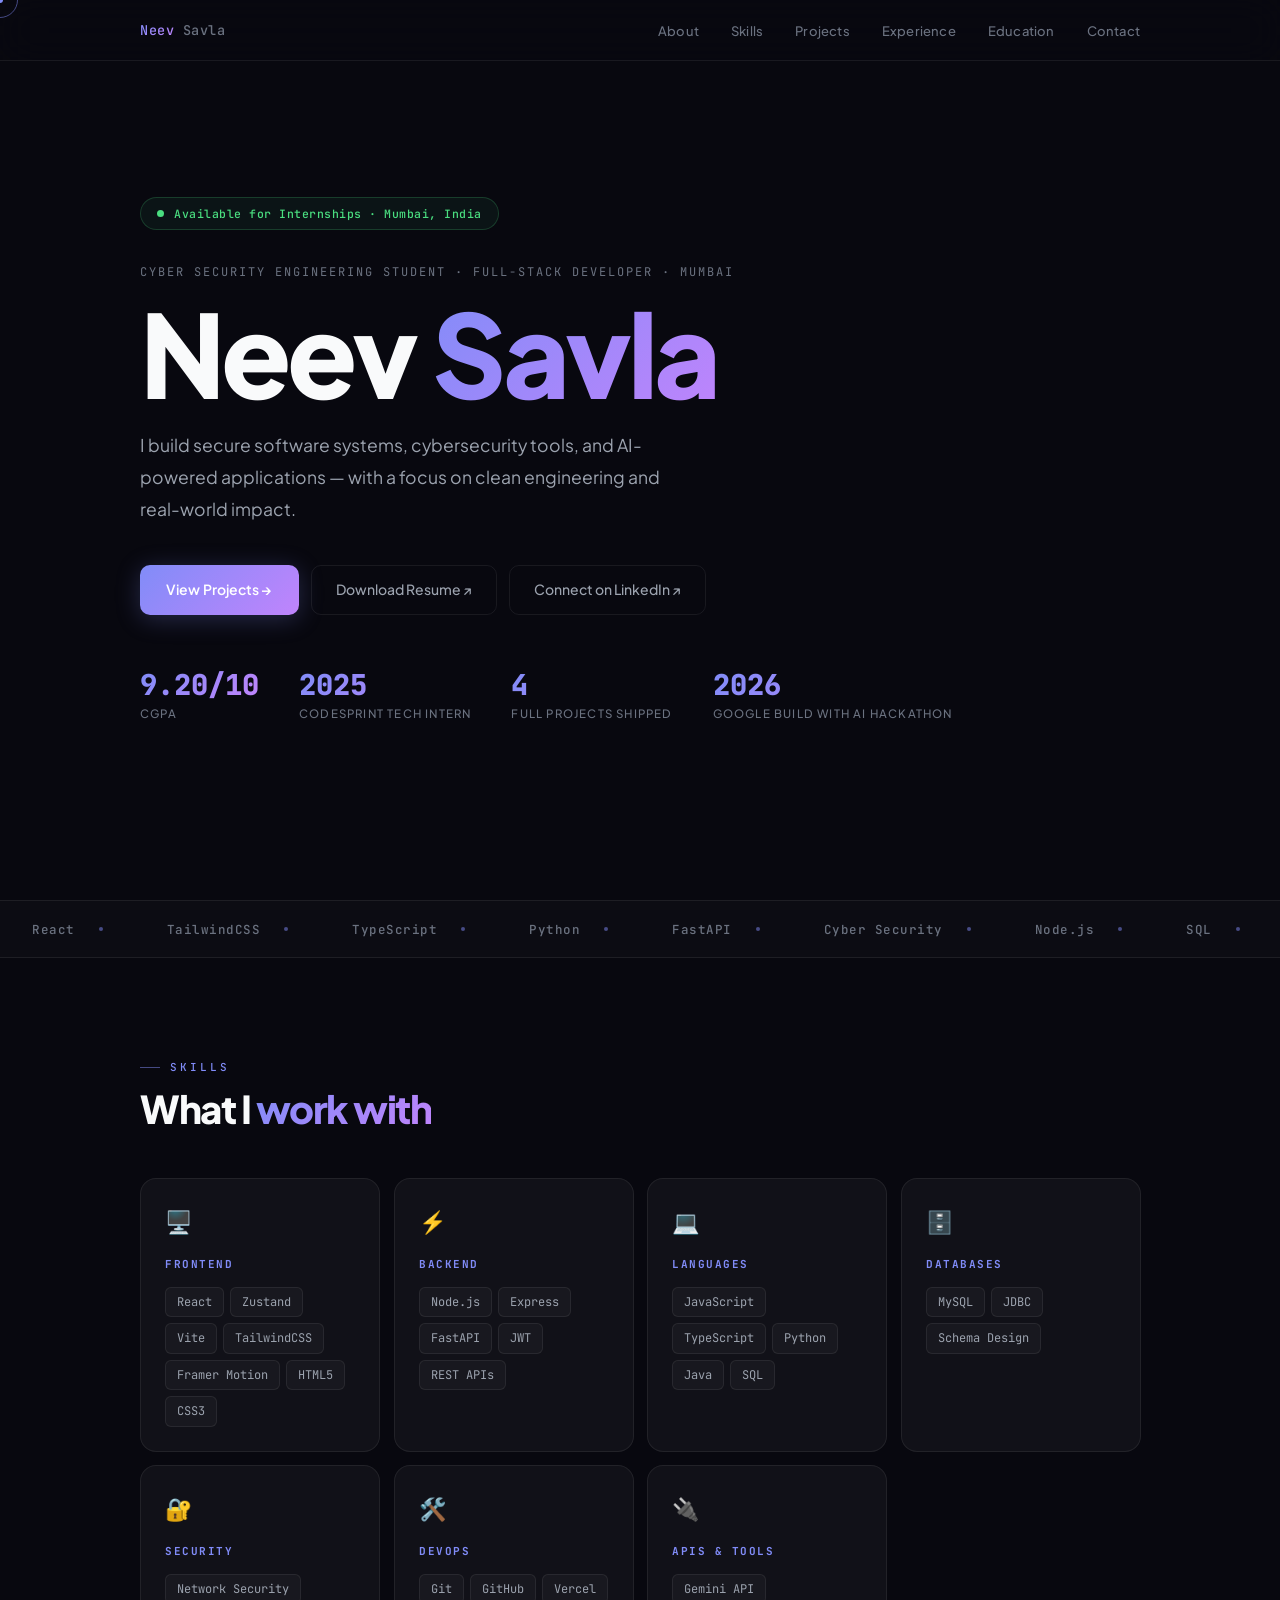
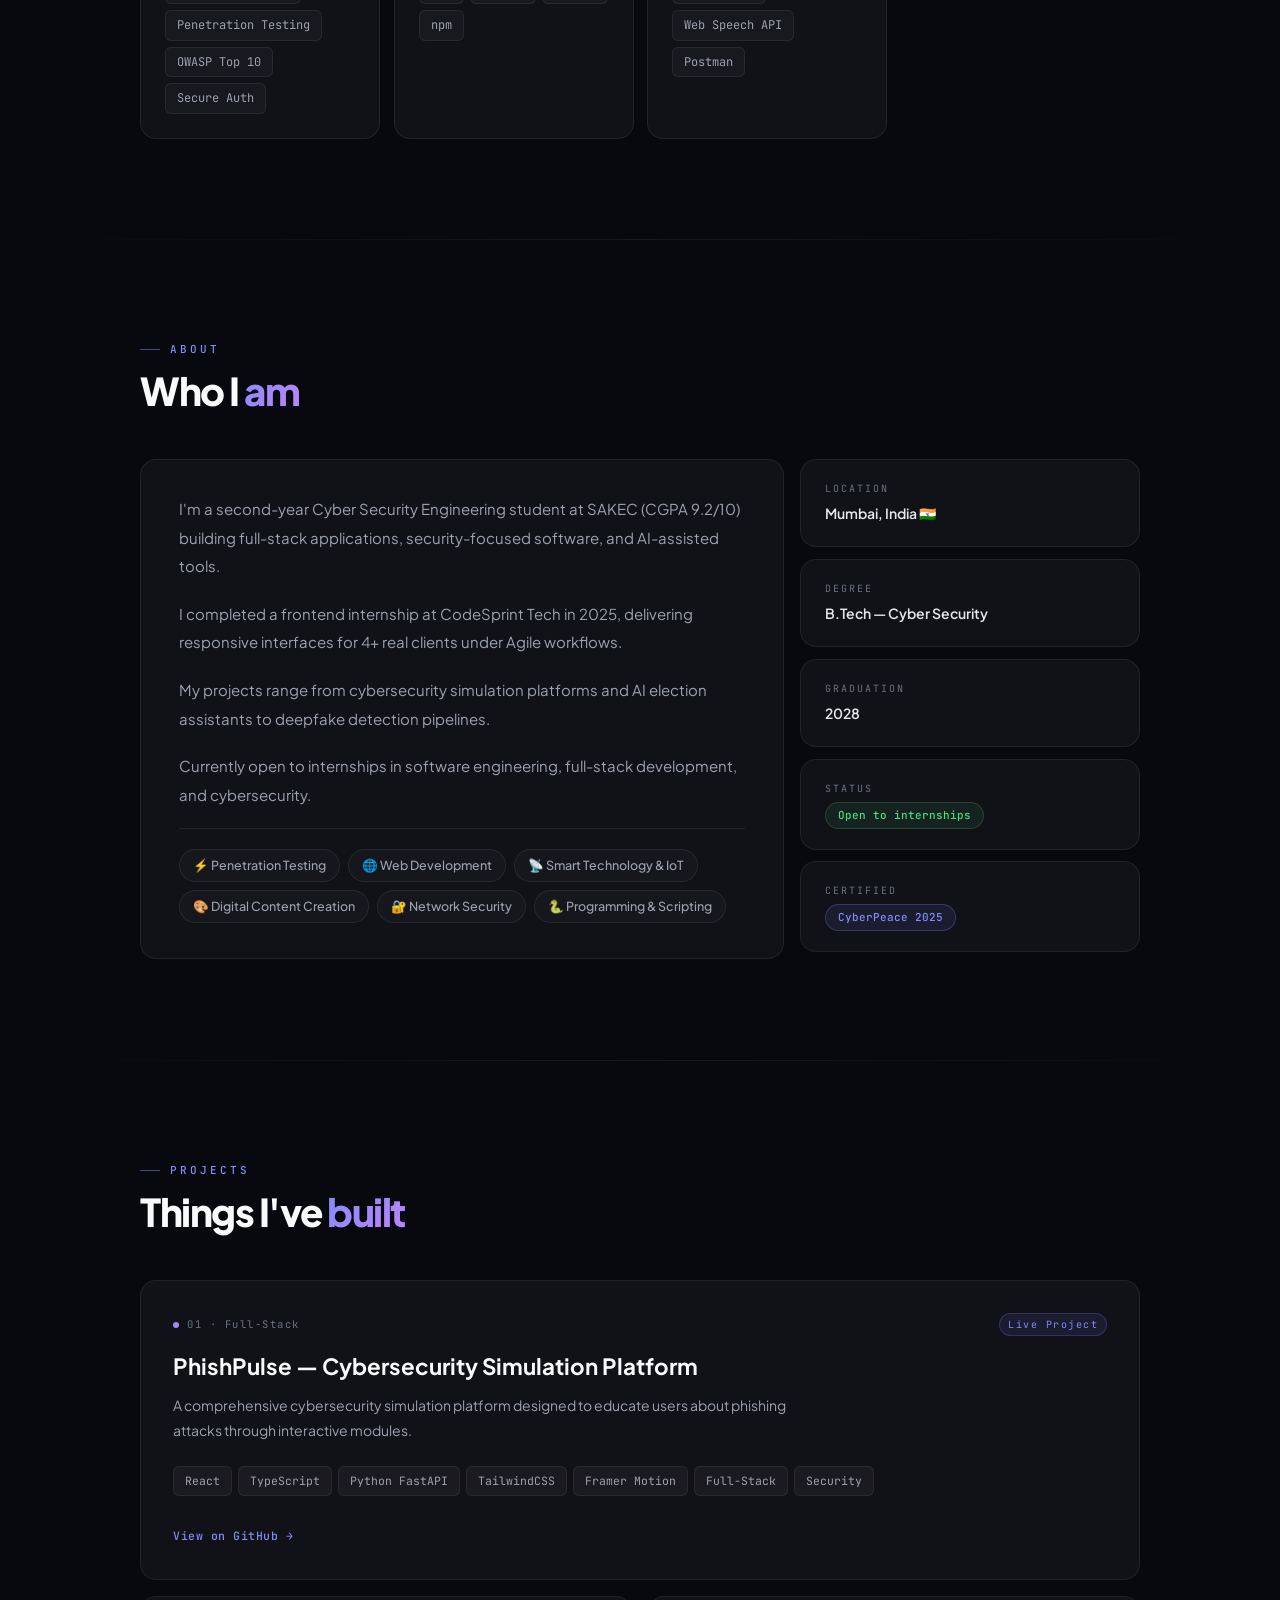
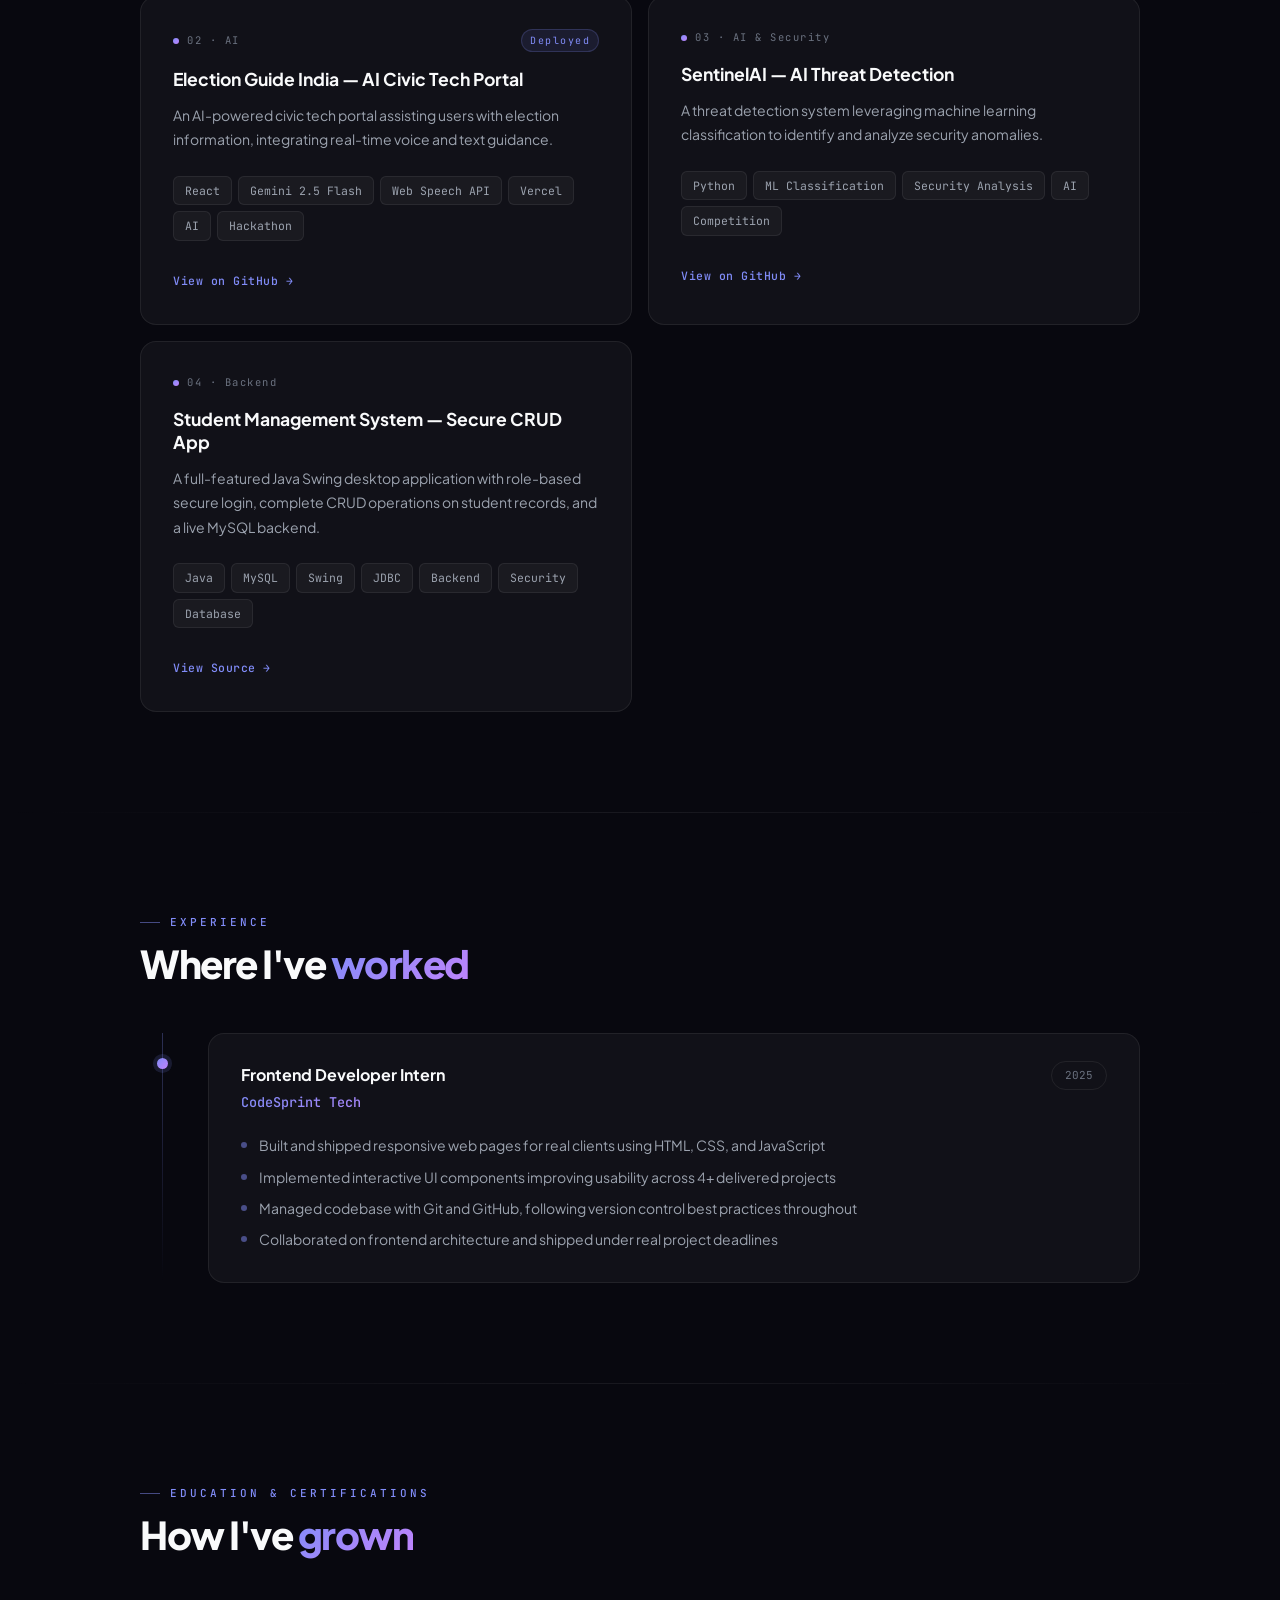
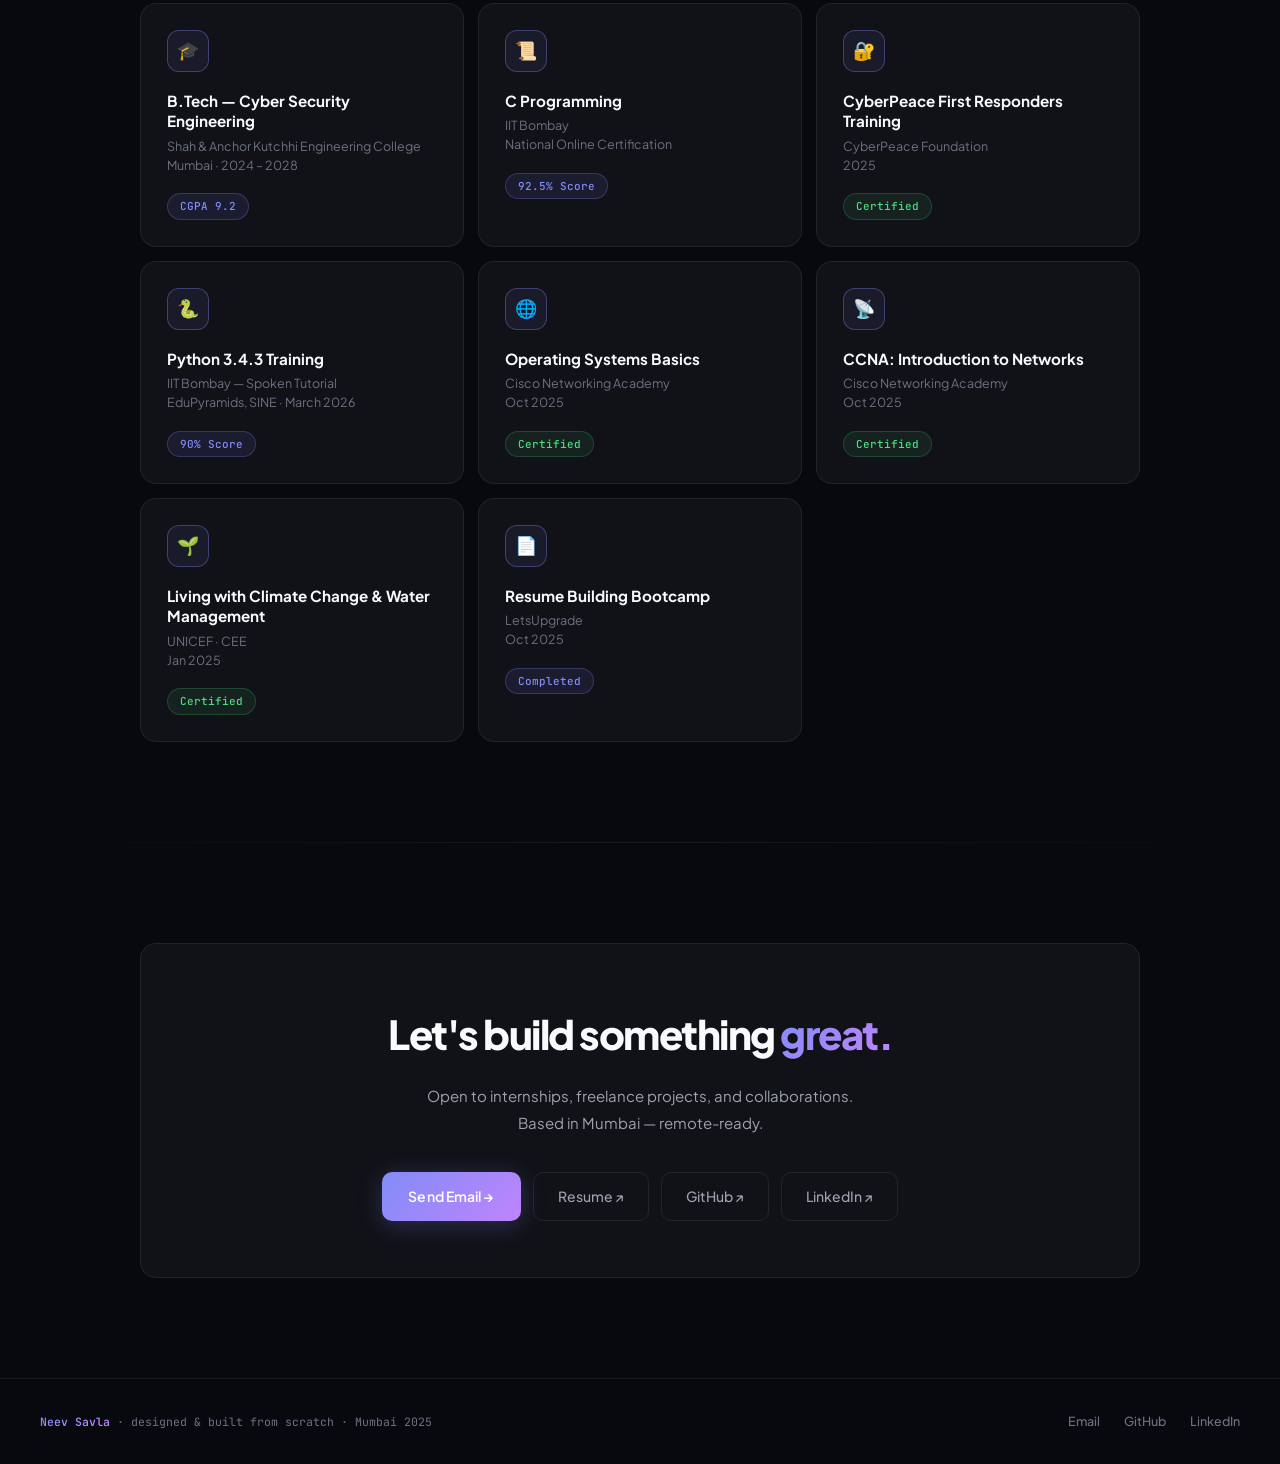
==== commit 55337e33: "Update skills to be more specific and add APIs & Tools card" ====
--- a/index.html
+++ b/index.html
@@ -162,6 +162,7 @@
           <div class="sk-cat">Frontend</div>
           <div class="sk-chips">
             <span class="sk-chip">React</span>
+            <span class="sk-chip">Zustand</span>
             <span class="sk-chip">Vite</span>
             <span class="sk-chip">TailwindCSS</span>
             <span class="sk-chip">Framer Motion</span>
@@ -208,10 +209,10 @@
           <div class="sk-icon">🔐</div>
           <div class="sk-cat">Security</div>
           <div class="sk-chips">
-            <span class="sk-chip">Cyber Security</span>
-            <span class="sk-chip">Ethical Hacking</span>
+            <span class="sk-chip">Network Security</span>
+            <span class="sk-chip">Penetration Testing</span>
+            <span class="sk-chip">OWASP Top 10</span>
             <span class="sk-chip">Secure Auth</span>
-            <span class="sk-chip">SQL Injection Prevention</span>
           </div>
         </div>
 
@@ -223,6 +224,16 @@
             <span class="sk-chip">GitHub</span>
             <span class="sk-chip">Vercel</span>
             <span class="sk-chip">npm</span>
+          </div>
+        </div>
+
+        <div class="card sk-card tilt">
+          <div class="sk-icon">🔌</div>
+          <div class="sk-cat">APIs & Tools</div>
+          <div class="sk-chips">
+            <span class="sk-chip">Gemini API</span>
+            <span class="sk-chip">Web Speech API</span>
+            <span class="sk-chip">Postman</span>
           </div>
         </div>
 
@@ -254,11 +265,11 @@
             Currently open to internships in software engineering, full-stack development, and cybersecurity.
           </p>
           <div class="interests-strip">
-            <span class="int-chip">⚡ Ethical Hacking</span>
+            <span class="int-chip">⚡ Penetration Testing</span>
             <span class="int-chip">🌐 Web Development</span>
             <span class="int-chip">📡 Smart Technology &amp; IoT</span>
             <span class="int-chip">🎨 Digital Content Creation</span>
-            <span class="int-chip">🔐 Cyber Security</span>
+            <span class="int-chip">🔐 Network Security</span>
             <span class="int-chip">🐍 Programming &amp; Scripting</span>
           </div>
         </div>
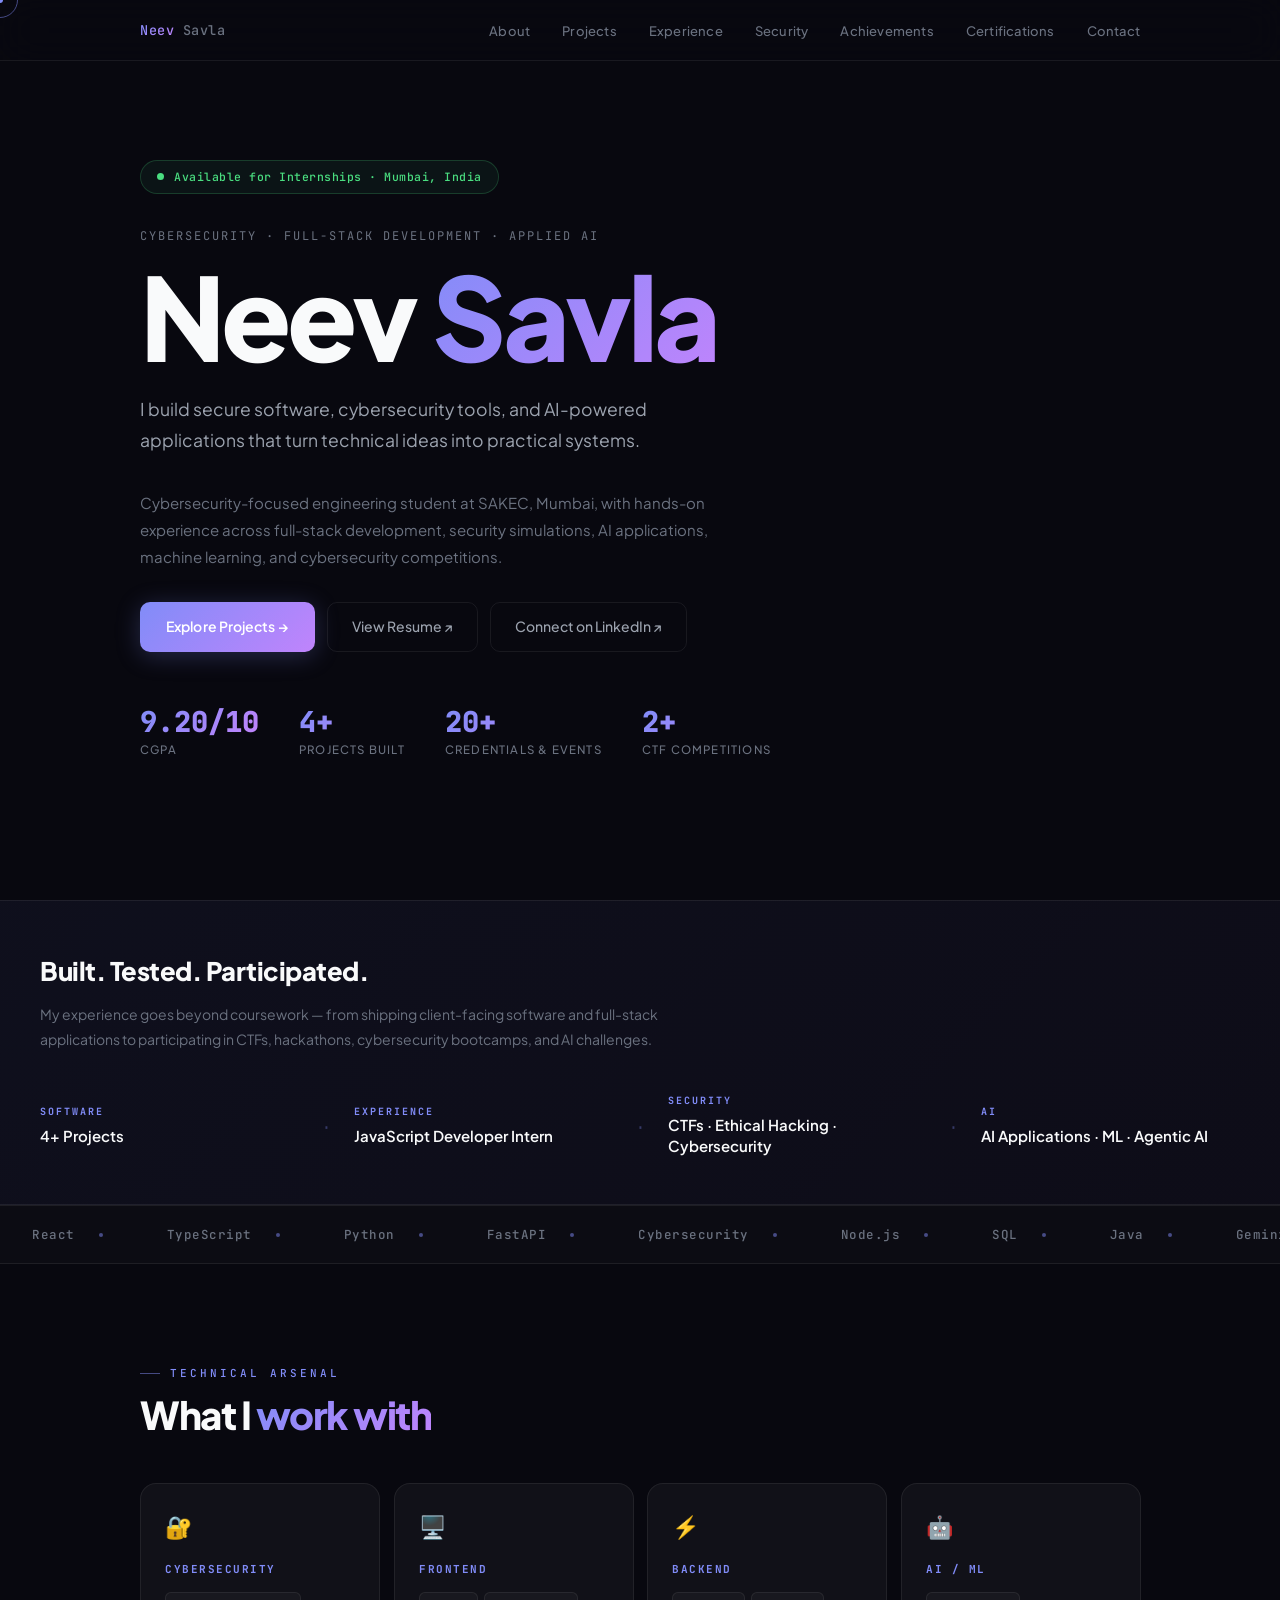
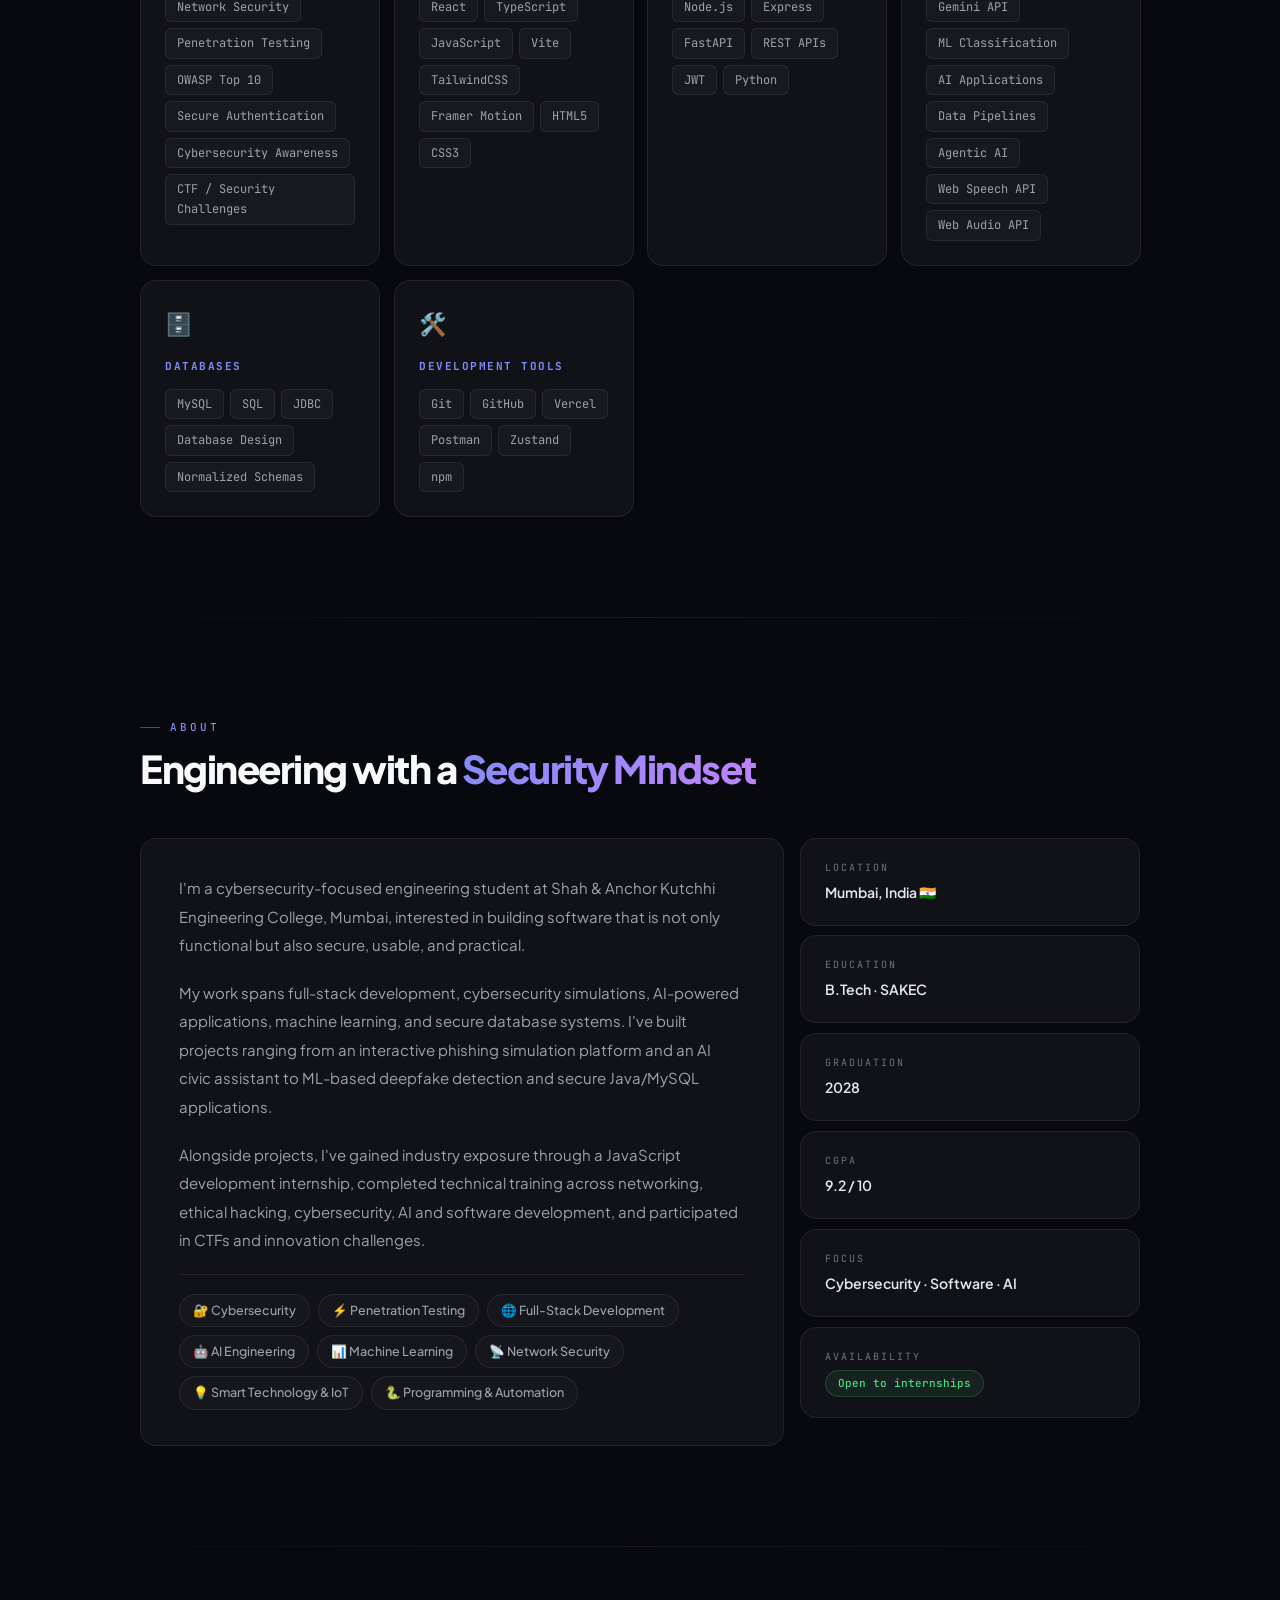
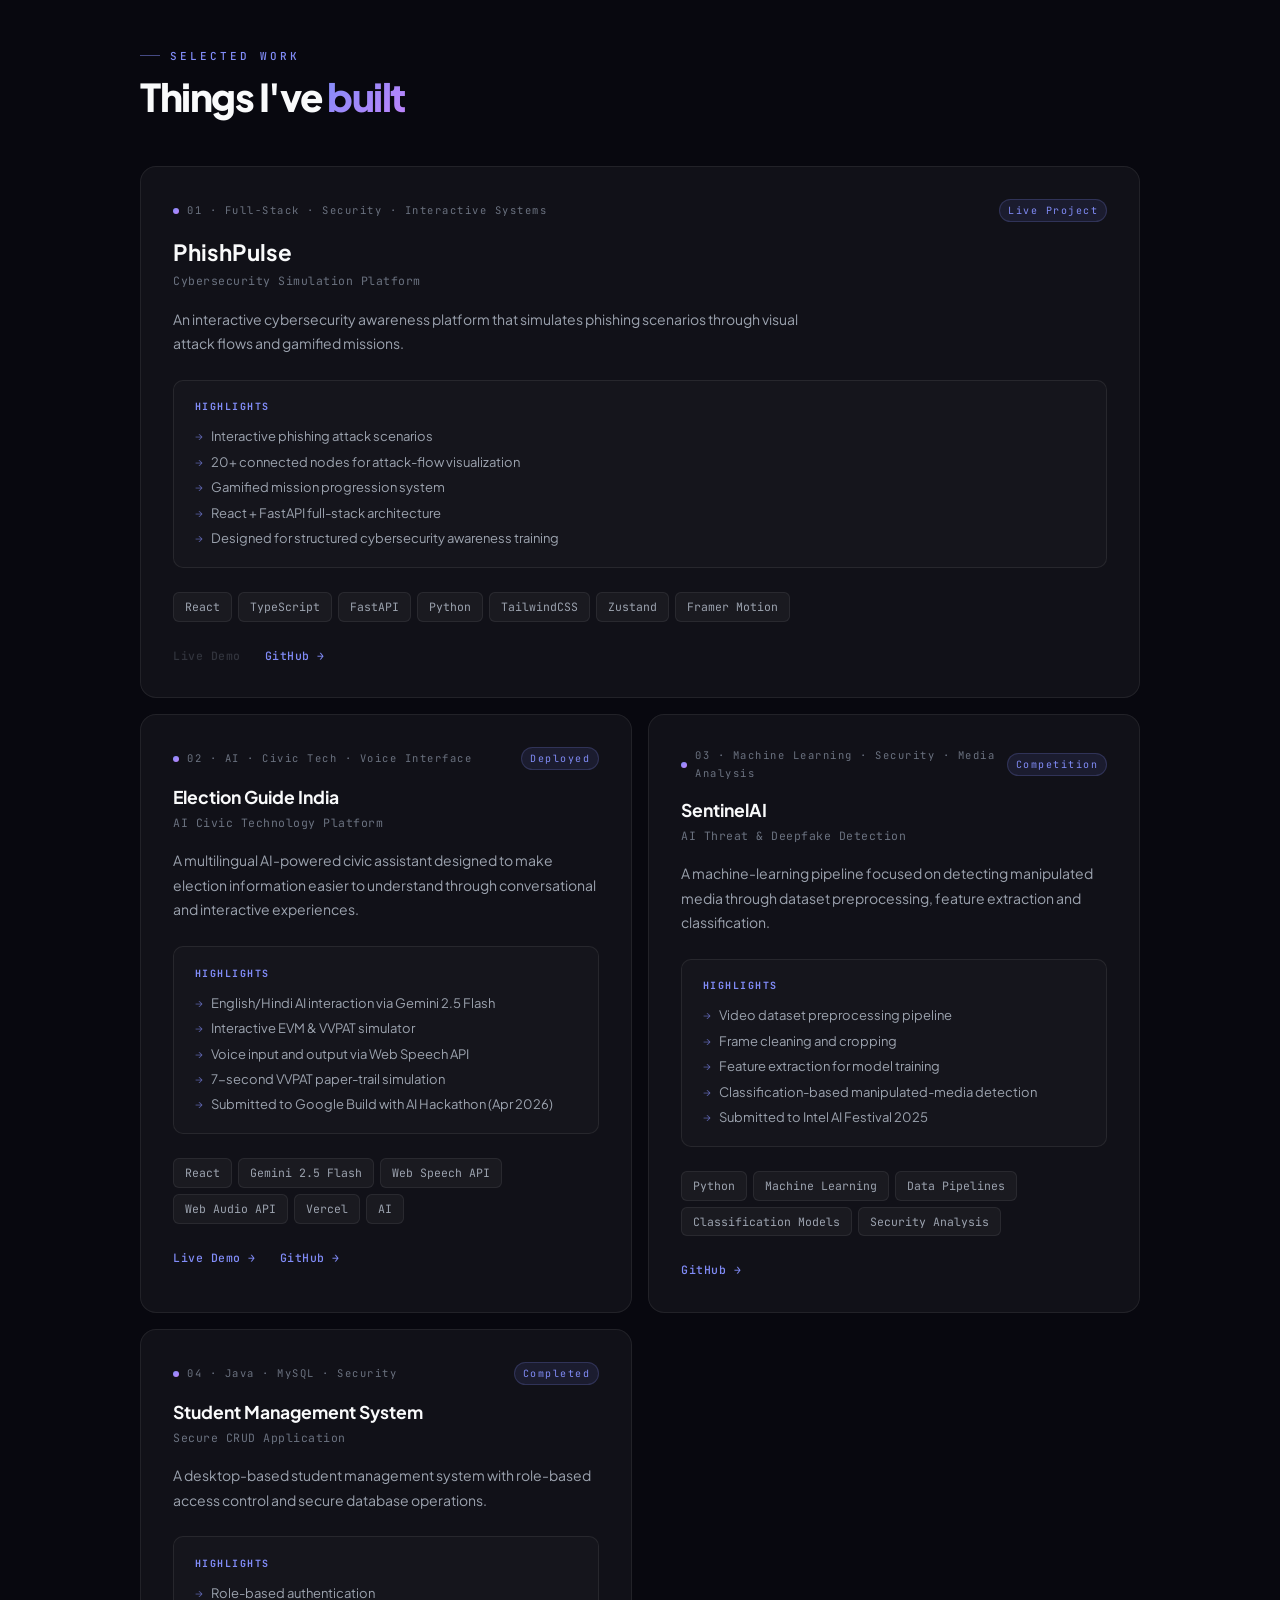
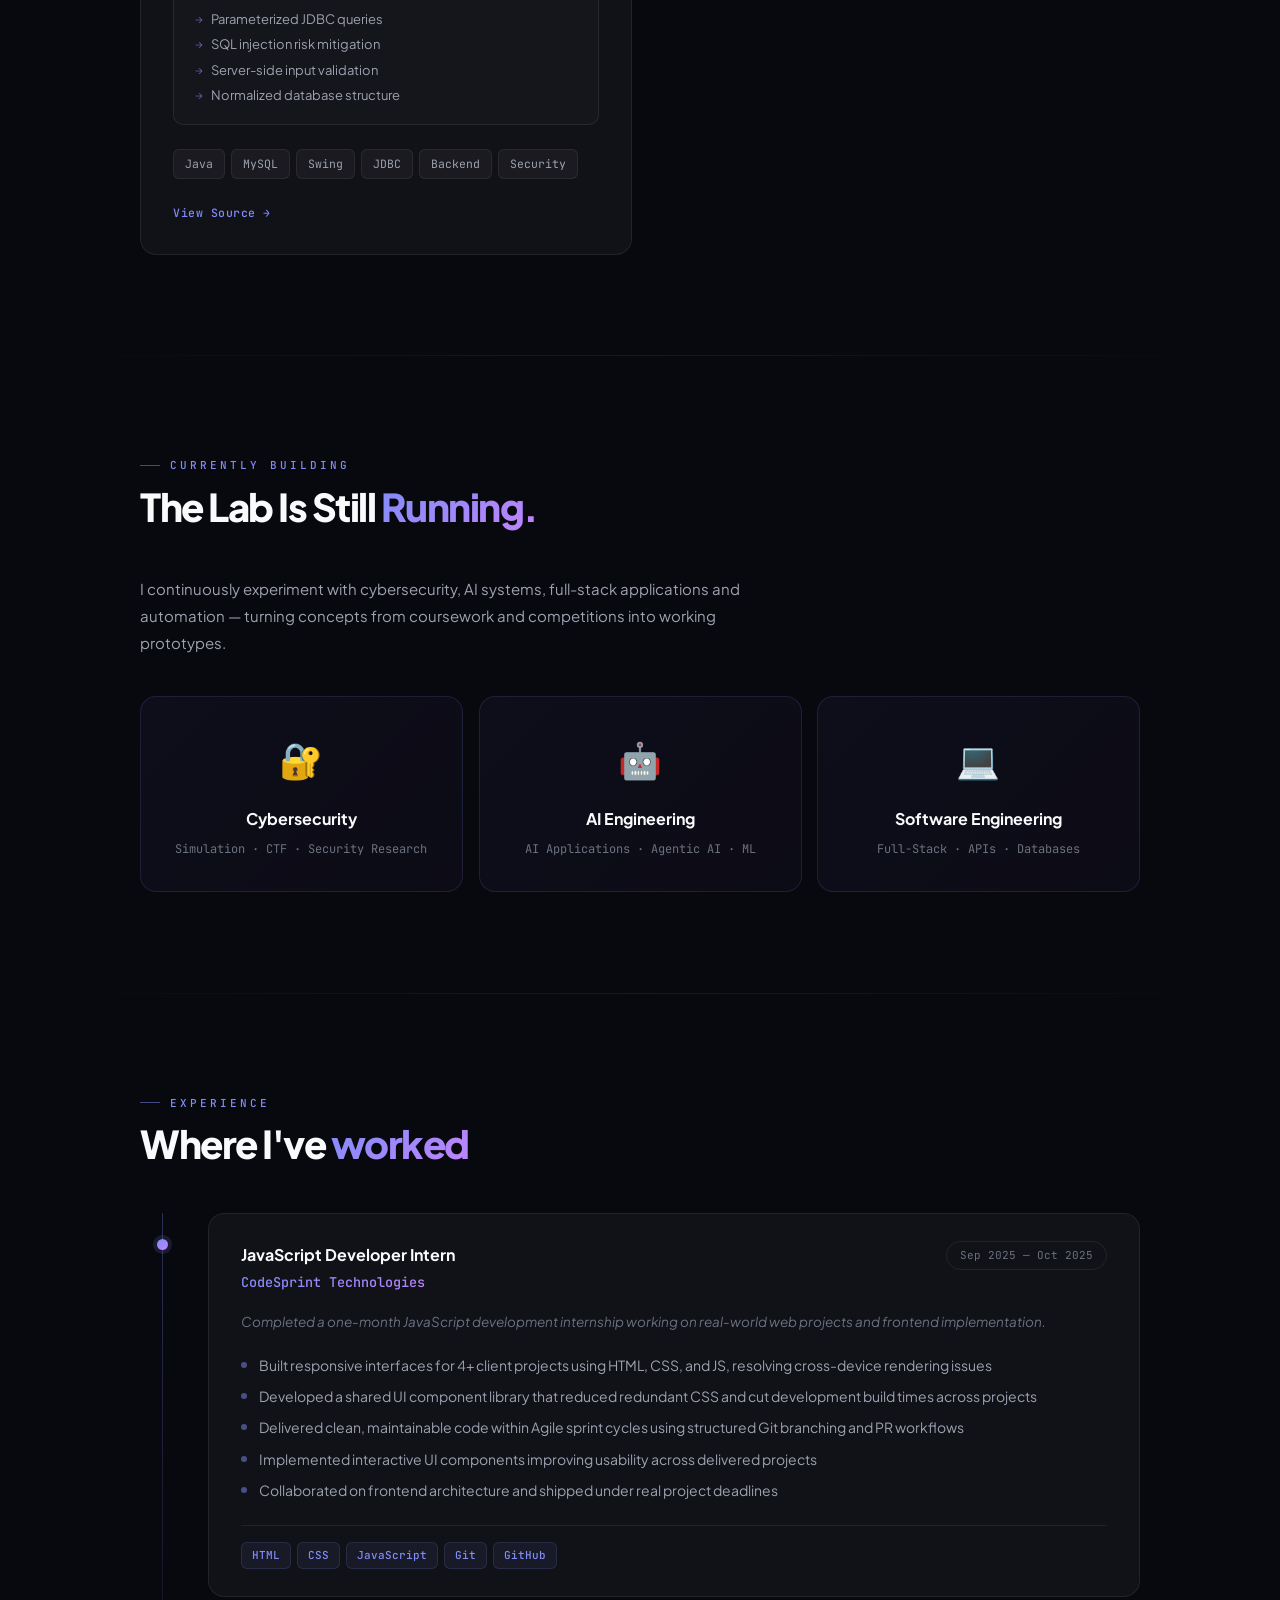
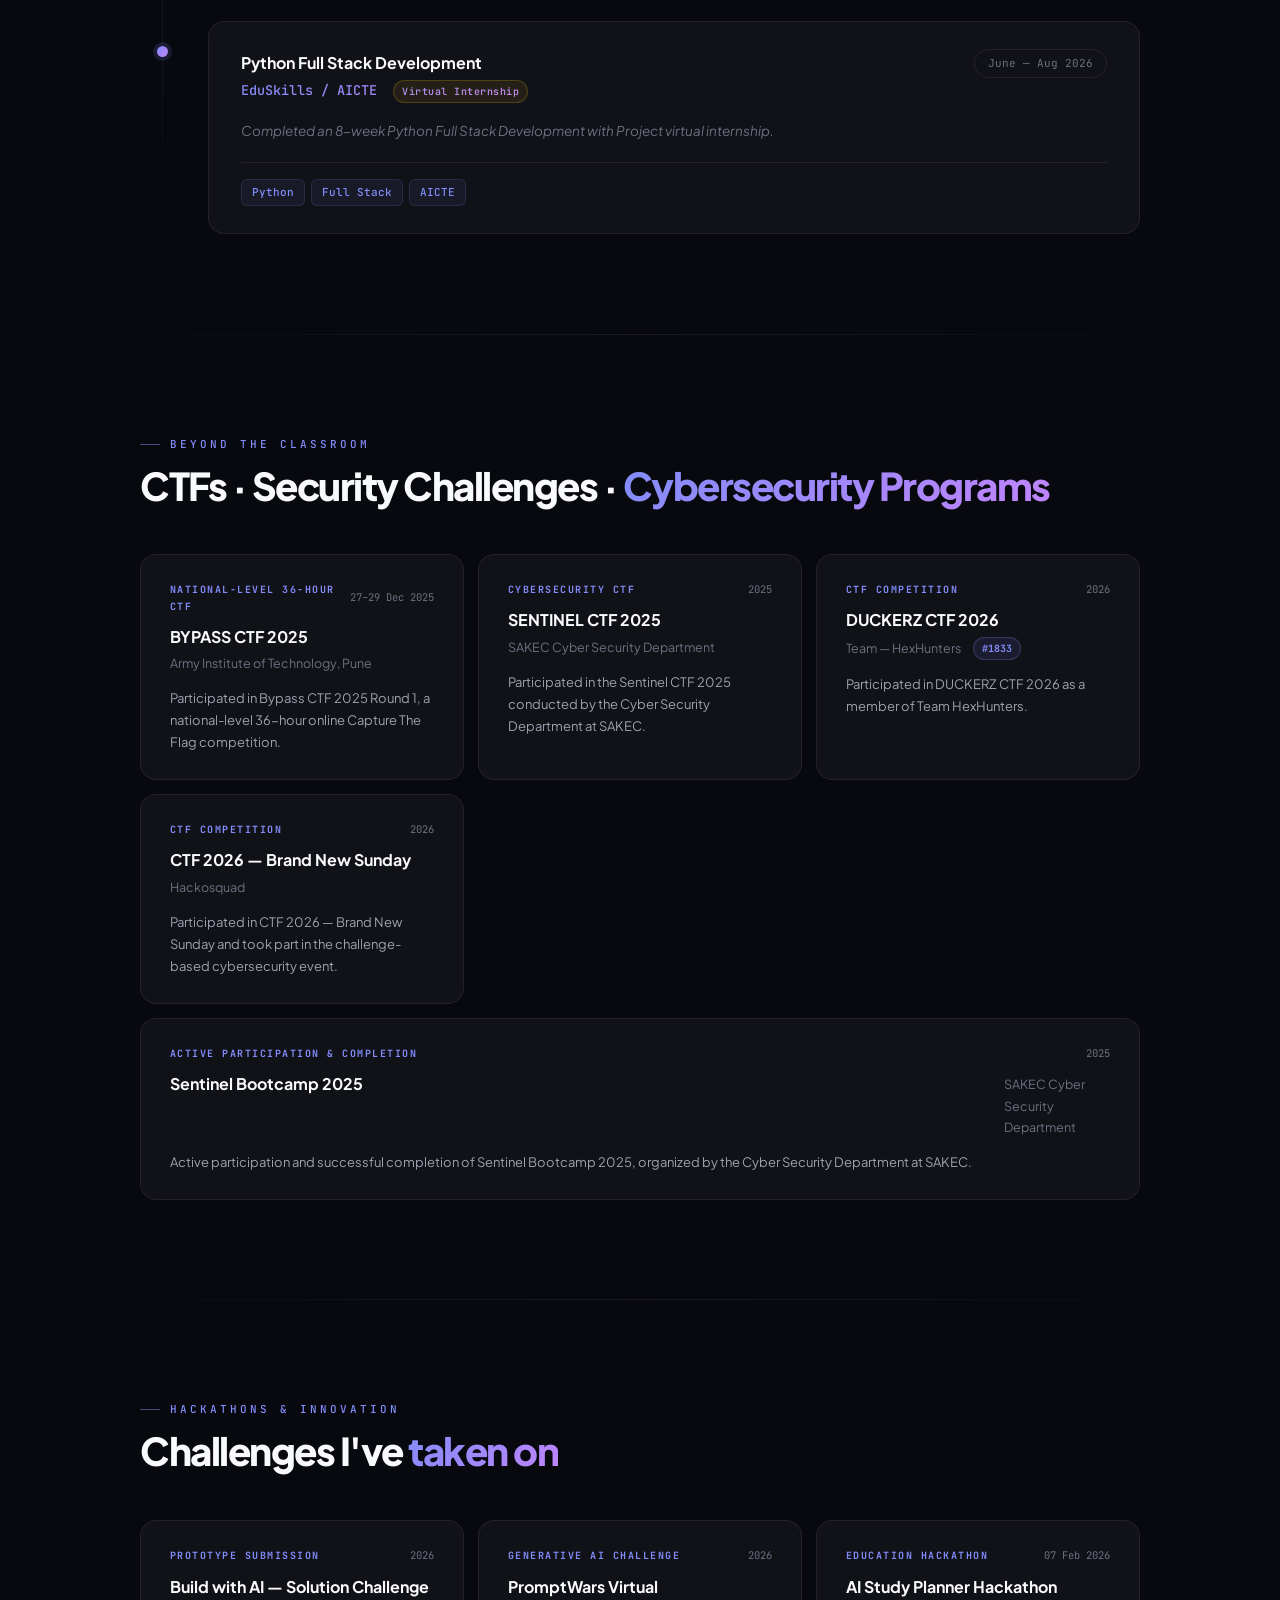
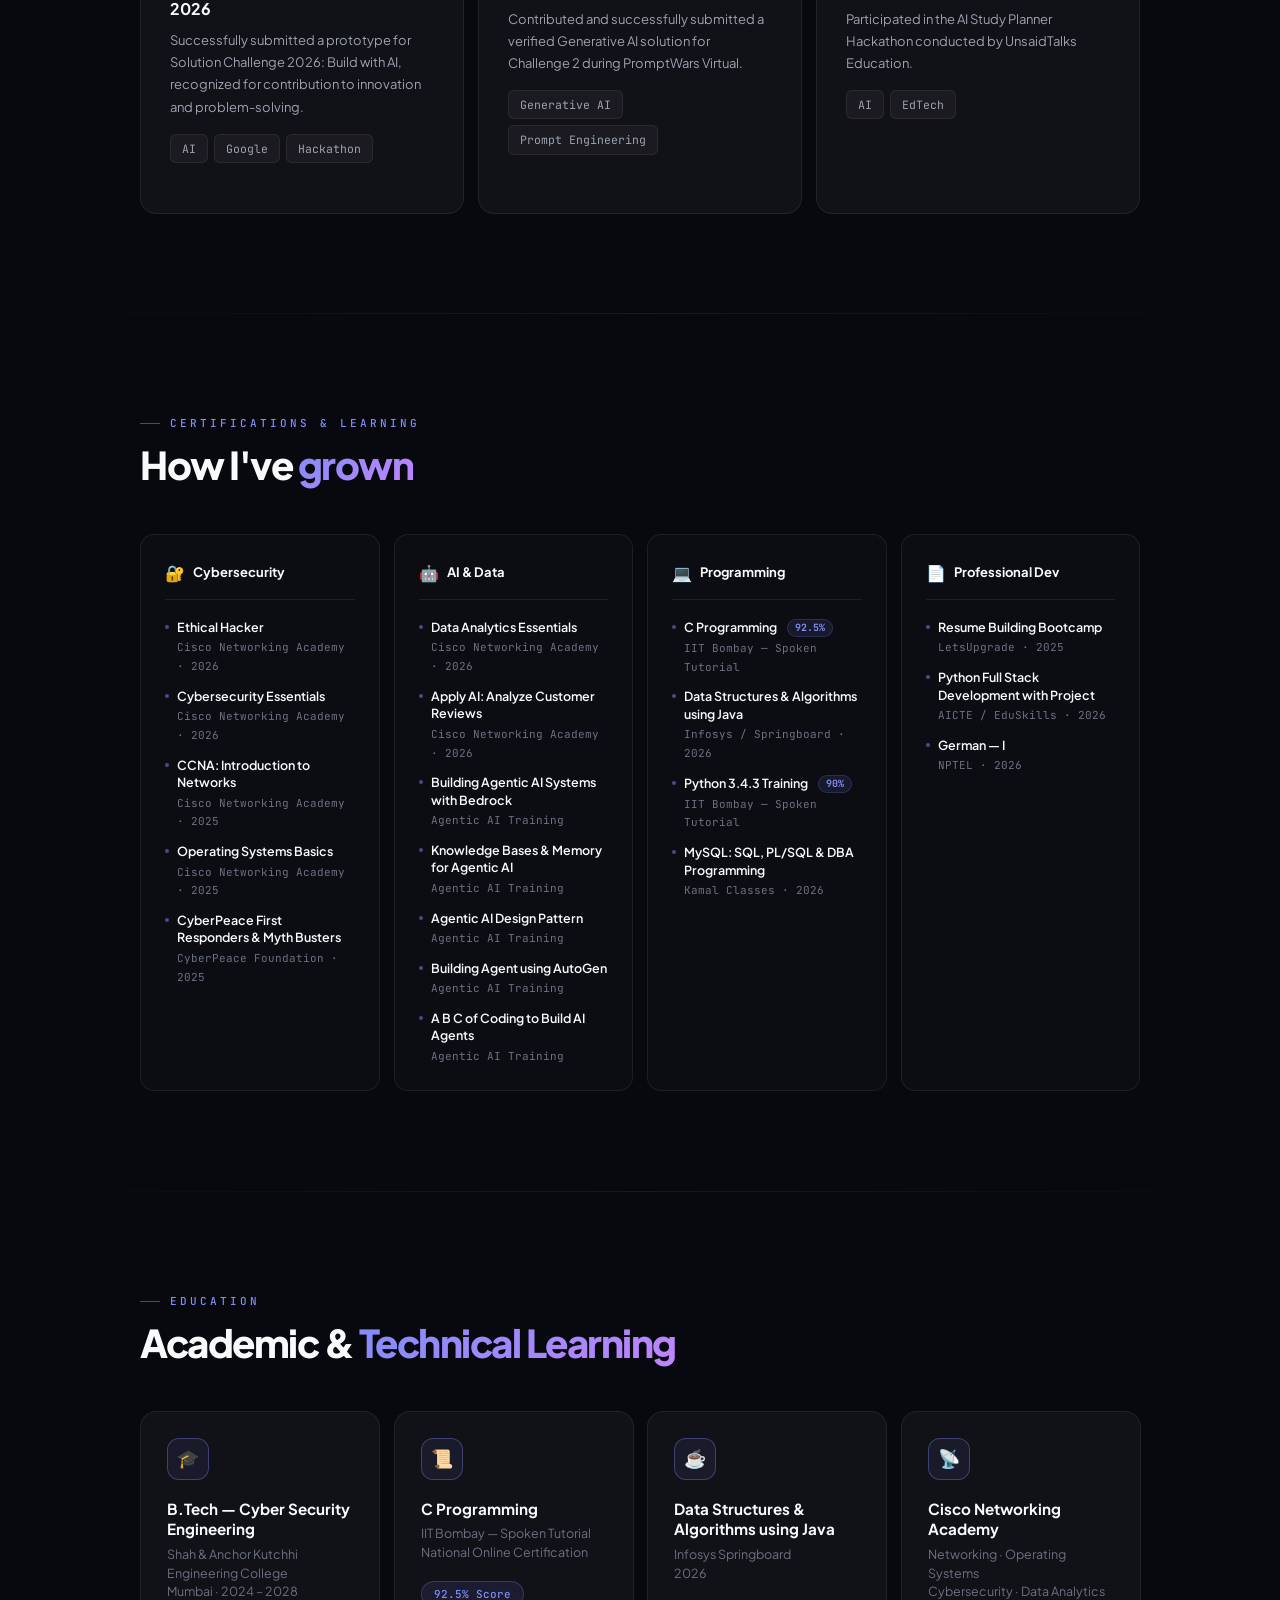
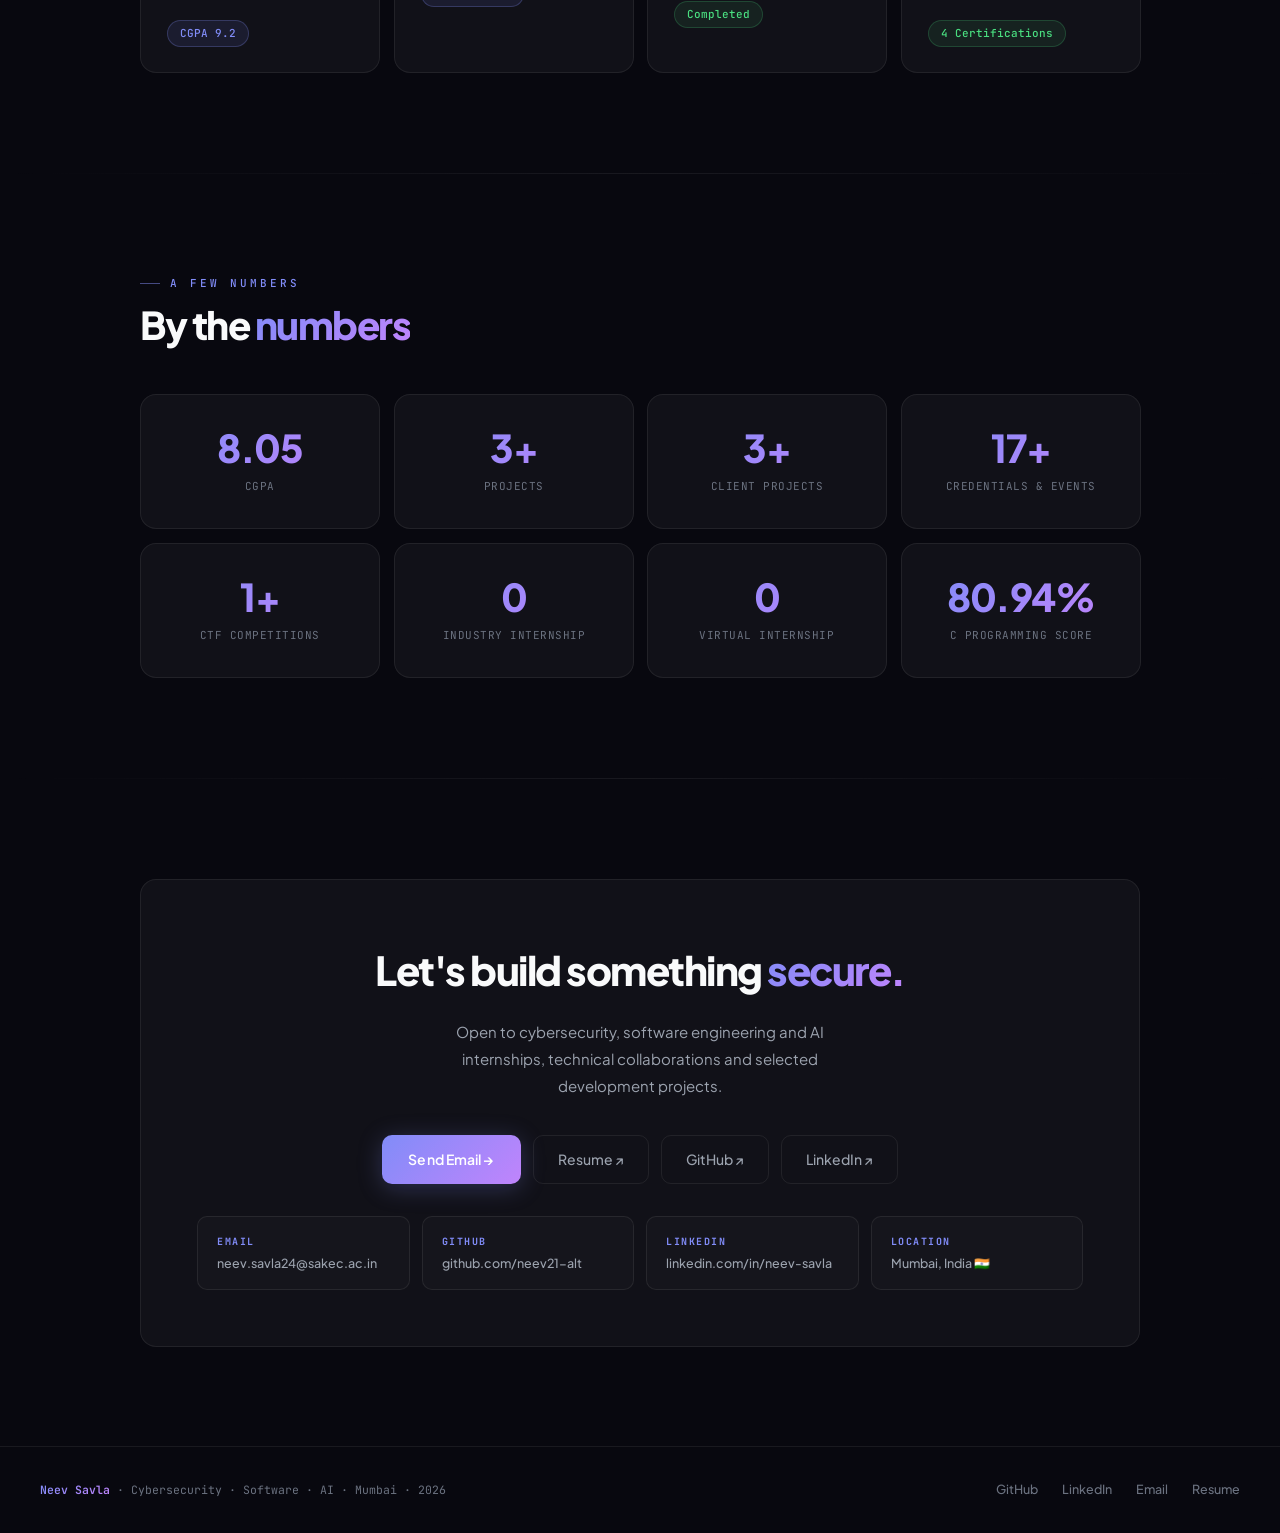
==== commit 13219c1e: "Portfolio rebuild: new sections, cybersecurity-first structure - Updated meta/SEO with new title, de" ====
--- a/index.html
+++ b/index.html
@@ -5,20 +5,20 @@
   <meta charset="UTF-8" />
   <meta name="viewport" content="width=device-width, initial-scale=1.0" />
   <link rel="icon" href="favicon.svg" type="image/svg+xml" />
-  <title>Neev Savla — Cyber Security Engineering Student | Mumbai</title>
+  <title>Neev Savla — Cybersecurity Engineer &amp; Full-Stack Developer</title>
   <meta name="description"
-    content="Neev Savla — Cyber Security Engineering student at SAKEC Mumbai. Building secure software systems, cybersecurity tools, and AI-powered applications. Open to internships." />
+    content="Cybersecurity-focused engineering student building secure software, AI-powered applications, and practical security tools. Open to internships and technical collaborations." />
   <meta name="author" content="Neev Savla" />
   <meta name="keywords"
-    content="Neev Savla, Cyber Security, Full-Stack Developer, SAKEC, Mumbai, Portfolio, Internship" />
+    content="Cybersecurity, Full Stack Developer, Software Engineer, AI, React, Python, FastAPI, Cybersecurity Student, Mumbai, CTF, Ethical Hacking" />
   <meta name="robots" content="index, follow" />
-  <meta property="og:title" content="Neev Savla — Cyber Security Engineering Student" />
+  <meta property="og:title" content="Neev Savla — Cybersecurity Engineer &amp; Full-Stack Developer" />
   <meta property="og:description"
-    content="Building secure software systems, cybersecurity tools, and AI-powered applications. Open to internships." />
+    content="Cybersecurity-focused engineering student building secure software, AI-powered applications, and practical security tools. Open to internships and technical collaborations." />
   <meta property="og:type" content="website" />
   <meta property="og:url" content="https://neev21-alt.github.io/Portfolio/" />
   <meta name="twitter:card" content="summary_large_image" />
-  <meta name="twitter:title" content="Neev Savla — Cyber Security Engineering Student" />
+  <meta name="twitter:title" content="Neev Savla — Cybersecurity Engineer &amp; Full-Stack Developer" />
 
   <link rel="preconnect" href="https://fonts.googleapis.com" />
   <link rel="preconnect" href="https://fonts.gstatic.com" crossorigin />
@@ -33,8 +33,6 @@
   <!-- Custom cursor -->
   <div id="cur-dot"></div>
   <div id="cur-ring"></div>
-
-  <!-- Gradient blobs removed for better performance -->
 
   <!-- Scroll progress -->
   <div id="progress-bar" role="progressbar" aria-valuenow="0" aria-valuemin="0" aria-valuemax="100"></div>
@@ -50,10 +48,11 @@
       </a>
       <ul class="nav-links" id="nav-links">
         <li><a href="#about">About</a></li>
-        <li><a href="#skills">Skills</a></li>
         <li><a href="#projects">Projects</a></li>
         <li><a href="#experience">Experience</a></li>
-        <li><a href="#education">Education</a></li>
+        <li><a href="#security">Security</a></li>
+        <li><a href="#achievements">Achievements</a></li>
+        <li><a href="#certifications">Certifications</a></li>
         <li><a href="#contact">Contact</a></li>
       </ul>
       <button class="hamburger" id="hamburger" aria-label="Toggle menu" aria-expanded="false">
@@ -61,12 +60,13 @@
       </button>
     </div>
     <div class="drawer" id="drawer" aria-hidden="true">
-      <a href="#about"      onclick="closeDrawer()">About</a>
-      <a href="#skills"     onclick="closeDrawer()">Skills</a>
-      <a href="#projects"   onclick="closeDrawer()">Projects</a>
-      <a href="#experience" onclick="closeDrawer()">Experience</a>
-      <a href="#education"  onclick="closeDrawer()">Education</a>
-      <a href="#contact"    onclick="closeDrawer()">Contact</a>
+      <a href="#about"          onclick="closeDrawer()">About</a>
+      <a href="#projects"       onclick="closeDrawer()">Projects</a>
+      <a href="#experience"     onclick="closeDrawer()">Experience</a>
+      <a href="#security"       onclick="closeDrawer()">Security</a>
+      <a href="#achievements"   onclick="closeDrawer()">Achievements</a>
+      <a href="#certifications" onclick="closeDrawer()">Certifications</a>
+      <a href="#contact"        onclick="closeDrawer()">Contact</a>
     </div>
   </nav>
 
@@ -79,42 +79,76 @@
           Available for Internships · Mumbai, India
         </div>
 
-        <div class="hero-eyebrow">Cyber Security Engineering Student · Full-Stack Developer · Mumbai</div>
+        <div class="hero-eyebrow">Cybersecurity · Full-Stack Development · Applied AI</div>
 
         <h1>
           Neev <span class="gradient-text">Savla</span>
         </h1>
 
         <p class="hero-desc">
-          I build secure software systems, cybersecurity tools, and AI-powered applications — with a focus on clean engineering and real-world impact.
+          I build secure software, cybersecurity tools, and AI-powered applications that turn technical ideas into practical systems.
         </p>
+        <p class="hero-desc-sub">
+          Cybersecurity-focused engineering student at SAKEC, Mumbai, with hands-on experience across full-stack development, security simulations, AI applications, machine learning, and cybersecurity competitions.
+        </p>
 
         <div class="hero-actions">
-          <a href="#projects" class="btn-primary">View Projects →</a>
-          <a href="resume.html" target="_blank" class="btn-ghost">Download Resume ↗</a>
+          <a href="#projects" class="btn-primary">Explore Projects →</a>
+          <a href="resume.html" target="_blank" class="btn-ghost">View Resume ↗</a>
           <a href="https://www.linkedin.com/in/neev-savla" target="_blank" rel="noopener noreferrer" class="btn-ghost">Connect on LinkedIn ↗</a>
         </div>
 
         <div class="hero-stats">
           <div>
-            <div class="stat-val" data-count="9.2" data-suffix="/10">9.2</div>
+            <div class="stat-val" data-count="9.2" data-suffix="/10">9.2/10</div>
             <div class="stat-label">CGPA</div>
           </div>
           <div>
-            <div class="stat-val" data-count="2025" data-suffix="">2025</div>
-            <div class="stat-label">CodeSprint Tech Intern</div>
+            <div class="stat-val" data-count="4" data-suffix="+">4+</div>
+            <div class="stat-label">Projects Built</div>
           </div>
           <div>
-            <div class="stat-val" data-count="4" data-suffix="">4</div>
-            <div class="stat-label">Full Projects Shipped</div>
+            <div class="stat-val" data-count="20" data-suffix="+">20+</div>
+            <div class="stat-label">Credentials &amp; Events</div>
           </div>
           <div>
-            <div class="stat-val" data-count="2026" data-suffix="">2026</div>
-            <div class="stat-label">Google Build with AI Hackathon</div>
-          </div>
-        </div>
-      </div>
-    </section>
+            <div class="stat-val" data-count="2" data-suffix="+">2+</div>
+            <div class="stat-label">CTF Competitions</div>
+          </div>
+        </div>
+      </div>
+    </section>
+  </div>
+
+  <!-- ══════════════ PROOF STRIP ══════════════ -->
+  <div class="proof-strip">
+    <div class="proof-strip-inner reveal">
+      <div class="proof-top">
+        <div class="proof-heading">Built. Tested. Participated.</div>
+        <p class="proof-sub">My experience goes beyond coursework — from shipping client-facing software and full-stack applications to participating in CTFs, hackathons, cybersecurity bootcamps, and AI challenges.</p>
+      </div>
+      <div class="proof-items">
+        <div class="proof-item">
+          <div class="proof-cat">SOFTWARE</div>
+          <div class="proof-val">4+ Projects</div>
+        </div>
+        <div class="proof-sep">·</div>
+        <div class="proof-item">
+          <div class="proof-cat">EXPERIENCE</div>
+          <div class="proof-val">JavaScript Developer Intern</div>
+        </div>
+        <div class="proof-sep">·</div>
+        <div class="proof-item">
+          <div class="proof-cat">SECURITY</div>
+          <div class="proof-val">CTFs · Ethical Hacking · Cybersecurity</div>
+        </div>
+        <div class="proof-sep">·</div>
+        <div class="proof-item">
+          <div class="proof-cat">AI</div>
+          <div class="proof-val">AI Applications · ML · Agentic AI</div>
+        </div>
+      </div>
+    </div>
   </div>
 
   <!-- ══════════════ SKILL MARQUEE ══════════════ -->
@@ -122,28 +156,30 @@
     <div class="marquee-wrap">
       <div class="marquee-track" aria-hidden="true">
         <span class="marquee-item">React <span class="marquee-sep"></span></span>
-        <span class="marquee-item">TailwindCSS <span class="marquee-sep"></span></span>
         <span class="marquee-item">TypeScript <span class="marquee-sep"></span></span>
         <span class="marquee-item">Python <span class="marquee-sep"></span></span>
         <span class="marquee-item">FastAPI <span class="marquee-sep"></span></span>
-        <span class="marquee-item">Cyber Security <span class="marquee-sep"></span></span>
+        <span class="marquee-item">Cybersecurity <span class="marquee-sep"></span></span>
         <span class="marquee-item">Node.js <span class="marquee-sep"></span></span>
         <span class="marquee-item">SQL <span class="marquee-sep"></span></span>
         <span class="marquee-item">Java <span class="marquee-sep"></span></span>
-        <span class="marquee-item">Vercel <span class="marquee-sep"></span></span>
-        <span class="marquee-item">Git &amp; GitHub <span class="marquee-sep"></span></span>
+        <span class="marquee-item">Gemini AI <span class="marquee-sep"></span></span>
+        <span class="marquee-item">TailwindCSS <span class="marquee-sep"></span></span>
+        <span class="marquee-item">CTF <span class="marquee-sep"></span></span>
+        <span class="marquee-item">Ethical Hacking <span class="marquee-sep"></span></span>
         <!-- duplicate for seamless loop -->
         <span class="marquee-item">React <span class="marquee-sep"></span></span>
-        <span class="marquee-item">TailwindCSS <span class="marquee-sep"></span></span>
         <span class="marquee-item">TypeScript <span class="marquee-sep"></span></span>
         <span class="marquee-item">Python <span class="marquee-sep"></span></span>
         <span class="marquee-item">FastAPI <span class="marquee-sep"></span></span>
-        <span class="marquee-item">Cyber Security <span class="marquee-sep"></span></span>
+        <span class="marquee-item">Cybersecurity <span class="marquee-sep"></span></span>
         <span class="marquee-item">Node.js <span class="marquee-sep"></span></span>
         <span class="marquee-item">SQL <span class="marquee-sep"></span></span>
         <span class="marquee-item">Java <span class="marquee-sep"></span></span>
-        <span class="marquee-item">Vercel <span class="marquee-sep"></span></span>
-        <span class="marquee-item">Git &amp; GitHub <span class="marquee-sep"></span></span>
+        <span class="marquee-item">Gemini AI <span class="marquee-sep"></span></span>
+        <span class="marquee-item">TailwindCSS <span class="marquee-sep"></span></span>
+        <span class="marquee-item">CTF <span class="marquee-sep"></span></span>
+        <span class="marquee-item">Ethical Hacking <span class="marquee-sep"></span></span>
       </div>
     </div>
   </div>
@@ -152,17 +188,31 @@
   <div class="container" id="skills">
     <section>
       <div class="reveal">
-        <div class="sec-eye">Skills</div>
+        <div class="sec-eye">Technical Arsenal</div>
         <div class="sec-head">What I <span>work with</span></div>
       </div>
       <div class="sk-grid stagger reveal">
+
+        <div class="card sk-card tilt">
+          <div class="sk-icon">🔐</div>
+          <div class="sk-cat">Cybersecurity</div>
+          <div class="sk-chips">
+            <span class="sk-chip">Network Security</span>
+            <span class="sk-chip">Penetration Testing</span>
+            <span class="sk-chip">OWASP Top 10</span>
+            <span class="sk-chip">Secure Authentication</span>
+            <span class="sk-chip">Cybersecurity Awareness</span>
+            <span class="sk-chip">CTF / Security Challenges</span>
+          </div>
+        </div>
 
         <div class="card sk-card tilt">
           <div class="sk-icon">🖥️</div>
           <div class="sk-cat">Frontend</div>
           <div class="sk-chips">
             <span class="sk-chip">React</span>
-            <span class="sk-chip">Zustand</span>
+            <span class="sk-chip">TypeScript</span>
+            <span class="sk-chip">JavaScript</span>
             <span class="sk-chip">Vite</span>
             <span class="sk-chip">TailwindCSS</span>
             <span class="sk-chip">Framer Motion</span>
@@ -178,20 +228,23 @@
             <span class="sk-chip">Node.js</span>
             <span class="sk-chip">Express</span>
             <span class="sk-chip">FastAPI</span>
+            <span class="sk-chip">REST APIs</span>
             <span class="sk-chip">JWT</span>
-            <span class="sk-chip">REST APIs</span>
+            <span class="sk-chip">Python</span>
           </div>
         </div>
 
         <div class="card sk-card tilt">
-          <div class="sk-icon">💻</div>
-          <div class="sk-cat">Languages</div>
+          <div class="sk-icon">🤖</div>
+          <div class="sk-cat">AI / ML</div>
           <div class="sk-chips">
-            <span class="sk-chip">JavaScript</span>
-            <span class="sk-chip">TypeScript</span>
-            <span class="sk-chip">Python</span>
-            <span class="sk-chip">Java</span>
-            <span class="sk-chip">SQL</span>
+            <span class="sk-chip">Gemini API</span>
+            <span class="sk-chip">ML Classification</span>
+            <span class="sk-chip">AI Applications</span>
+            <span class="sk-chip">Data Pipelines</span>
+            <span class="sk-chip">Agentic AI</span>
+            <span class="sk-chip">Web Speech API</span>
+            <span class="sk-chip">Web Audio API</span>
           </div>
         </div>
 
@@ -200,40 +253,23 @@
           <div class="sk-cat">Databases</div>
           <div class="sk-chips">
             <span class="sk-chip">MySQL</span>
+            <span class="sk-chip">SQL</span>
             <span class="sk-chip">JDBC</span>
-            <span class="sk-chip">Schema Design</span>
-          </div>
-        </div>
-
-        <div class="card sk-card tilt">
-          <div class="sk-icon">🔐</div>
-          <div class="sk-cat">Security</div>
-          <div class="sk-chips">
-            <span class="sk-chip">Network Security</span>
-            <span class="sk-chip">Penetration Testing</span>
-            <span class="sk-chip">OWASP Top 10</span>
-            <span class="sk-chip">Secure Auth</span>
+            <span class="sk-chip">Database Design</span>
+            <span class="sk-chip">Normalized Schemas</span>
           </div>
         </div>
 
         <div class="card sk-card tilt">
           <div class="sk-icon">🛠️</div>
-          <div class="sk-cat">DevOps</div>
+          <div class="sk-cat">Development Tools</div>
           <div class="sk-chips">
             <span class="sk-chip">Git</span>
             <span class="sk-chip">GitHub</span>
             <span class="sk-chip">Vercel</span>
+            <span class="sk-chip">Postman</span>
+            <span class="sk-chip">Zustand</span>
             <span class="sk-chip">npm</span>
-          </div>
-        </div>
-
-        <div class="card sk-card tilt">
-          <div class="sk-icon">🔌</div>
-          <div class="sk-cat">APIs & Tools</div>
-          <div class="sk-chips">
-            <span class="sk-chip">Gemini API</span>
-            <span class="sk-chip">Web Speech API</span>
-            <span class="sk-chip">Postman</span>
           </div>
         </div>
 
@@ -248,29 +284,28 @@
     <section>
       <div class="reveal">
         <div class="sec-eye">About</div>
-        <div class="sec-head">Who I <span>am</span></div>
+        <div class="sec-head">Engineering with a <span>Security Mindset</span></div>
       </div>
       <div class="about-wrapper reveal">
         <div class="card about-main tilt">
           <p class="about-text">
-            I'm a second-year Cyber Security Engineering student at SAKEC (CGPA 9.2/10) building full-stack applications, security-focused software, and AI-assisted tools.
+            I'm a cybersecurity-focused engineering student at Shah &amp; Anchor Kutchhi Engineering College, Mumbai, interested in building software that is not only functional but also secure, usable, and practical.
           </p>
           <p class="about-text">
-            I completed a frontend internship at CodeSprint Tech in 2025, delivering responsive interfaces for 4+ real clients under Agile workflows.
+            My work spans full-stack development, cybersecurity simulations, AI-powered applications, machine learning, and secure database systems. I've built projects ranging from an interactive phishing simulation platform and an AI civic assistant to ML-based deepfake detection and secure Java/MySQL applications.
           </p>
           <p class="about-text">
-            My projects range from cybersecurity simulation platforms and AI election assistants to deepfake detection pipelines.
-          </p>
-          <p class="about-text">
-            Currently open to internships in software engineering, full-stack development, and cybersecurity.
+            Alongside projects, I've gained industry exposure through a JavaScript development internship, completed technical training across networking, ethical hacking, cybersecurity, AI and software development, and participated in CTFs and innovation challenges.
           </p>
           <div class="interests-strip">
+            <span class="int-chip">🔐 Cybersecurity</span>
             <span class="int-chip">⚡ Penetration Testing</span>
-            <span class="int-chip">🌐 Web Development</span>
-            <span class="int-chip">📡 Smart Technology &amp; IoT</span>
-            <span class="int-chip">🎨 Digital Content Creation</span>
-            <span class="int-chip">🔐 Network Security</span>
-            <span class="int-chip">🐍 Programming &amp; Scripting</span>
+            <span class="int-chip">🌐 Full-Stack Development</span>
+            <span class="int-chip">🤖 AI Engineering</span>
+            <span class="int-chip">📊 Machine Learning</span>
+            <span class="int-chip">📡 Network Security</span>
+            <span class="int-chip">💡 Smart Technology &amp; IoT</span>
+            <span class="int-chip">🐍 Programming &amp; Automation</span>
           </div>
         </div>
         <div class="about-info">
@@ -279,20 +314,24 @@
             <div class="info-value">Mumbai, India 🇮🇳</div>
           </div>
           <div class="card info-tile tilt">
-            <div class="info-label">Degree</div>
-            <div class="info-value">B.Tech — Cyber Security</div>
+            <div class="info-label">Education</div>
+            <div class="info-value">B.Tech · SAKEC</div>
           </div>
           <div class="card info-tile tilt">
             <div class="info-label">Graduation</div>
             <div class="info-value">2028</div>
           </div>
           <div class="card info-tile tilt">
-            <div class="info-label">Status</div>
+            <div class="info-label">CGPA</div>
+            <div class="info-value">9.2 / 10</div>
+          </div>
+          <div class="card info-tile tilt">
+            <div class="info-label">Focus</div>
+            <div class="info-value">Cybersecurity · Software · AI</div>
+          </div>
+          <div class="card info-tile tilt">
+            <div class="info-label">Availability</div>
             <div class="info-value"><span class="pill">Open to internships</span></div>
-          </div>
-          <div class="card info-tile tilt">
-            <div class="info-label">Certified</div>
-            <div class="info-value"><span class="pill-accent pill">CyberPeace 2025</span></div>
           </div>
         </div>
       </div>
@@ -305,7 +344,7 @@
   <div class="container" id="projects">
     <section>
       <div class="reveal">
-        <div class="sec-eye">Projects</div>
+        <div class="sec-eye">Selected Work</div>
         <div class="sec-head">Things I've <span>built</span></div>
       </div>
 
@@ -315,79 +354,163 @@
         <div class="card proj-card featured tilt">
           <div class="proj-num">
             <span class="proj-dot"></span>
-            01 · Full-Stack
+            01 · Full-Stack · Security · Interactive Systems
             <span class="proj-badge">Live Project</span>
           </div>
-          <div class="proj-title">PhishPulse — Cybersecurity Simulation Platform</div>
+          <div class="proj-title">PhishPulse</div>
+          <div class="proj-subtitle">Cybersecurity Simulation Platform</div>
           <div class="proj-desc">
-            A comprehensive cybersecurity simulation platform designed to educate users about phishing attacks through interactive modules.
+            An interactive cybersecurity awareness platform that simulates phishing scenarios through visual attack flows and gamified missions.
+          </div>
+          <div class="proj-highlights">
+            <div class="ph-head">Highlights</div>
+            <ul>
+              <li>Interactive phishing attack scenarios</li>
+              <li>20+ connected nodes for attack-flow visualization</li>
+              <li>Gamified mission progression system</li>
+              <li>React + FastAPI full-stack architecture</li>
+              <li>Designed for structured cybersecurity awareness training</li>
+            </ul>
           </div>
           <div class="proj-tags">
             <span class="tag">React</span><span class="tag">TypeScript</span>
-            <span class="tag">Python FastAPI</span><span class="tag">TailwindCSS</span><span class="tag">Framer Motion</span>
-            <span class="tag">Full-Stack</span><span class="tag">Security</span>
-          </div>
-          <a href="https://github.com/neev21-alt/PhishPulse" target="_blank" rel="noopener noreferrer"
-            class="proj-link" aria-label="View on GitHub">
-            View on GitHub →
-          </a>
+            <span class="tag">FastAPI</span><span class="tag">Python</span>
+            <span class="tag">TailwindCSS</span><span class="tag">Zustand</span>
+            <span class="tag">Framer Motion</span>
+          </div>
+          <div class="proj-btns">
+            <span class="proj-link proj-btn-disabled" title="Live demo not yet available">Live Demo</span>
+            <a href="https://github.com/neev21-alt/PhishPulse" target="_blank" rel="noopener noreferrer" class="proj-link" aria-label="View on GitHub">GitHub →</a>
+          </div>
         </div>
 
         <!-- Card 2 -->
         <div class="card proj-card tilt">
           <div class="proj-num">
             <span class="proj-dot"></span>
-            02 · AI
+            02 · AI · Civic Tech · Voice Interface
             <span class="proj-badge">Deployed</span>
           </div>
-          <div class="proj-title">Election Guide India — AI Civic Tech Portal</div>
+          <div class="proj-title">Election Guide India</div>
+          <div class="proj-subtitle">AI Civic Technology Platform</div>
           <div class="proj-desc">
-            An AI-powered civic tech portal assisting users with election information, integrating real-time voice and text guidance.
+            A multilingual AI-powered civic assistant designed to make election information easier to understand through conversational and interactive experiences.
+          </div>
+          <div class="proj-highlights">
+            <div class="ph-head">Highlights</div>
+            <ul>
+              <li>English/Hindi AI interaction via Gemini 2.5 Flash</li>
+              <li>Interactive EVM &amp; VVPAT simulator</li>
+              <li>Voice input and output via Web Speech API</li>
+              <li>7-second VVPAT paper-trail simulation</li>
+              <li>Submitted to Google Build with AI Hackathon (Apr 2026)</li>
+            </ul>
           </div>
           <div class="proj-tags">
             <span class="tag">React</span><span class="tag">Gemini 2.5 Flash</span>
-            <span class="tag">Web Speech API</span><span class="tag">Vercel</span>
-            <span class="tag">AI</span><span class="tag">Hackathon</span>
-          </div>
-          <a href="https://github.com/neev21-alt/Election-Guide-India" target="_blank" rel="noopener noreferrer" class="proj-link">View on GitHub →</a>
+            <span class="tag">Web Speech API</span><span class="tag">Web Audio API</span>
+            <span class="tag">Vercel</span><span class="tag">AI</span>
+          </div>
+          <div class="proj-btns">
+            <a href="https://election-guide-india.vercel.app" target="_blank" rel="noopener noreferrer" class="proj-link">Live Demo →</a>
+            <a href="https://github.com/neev21-alt/Election-Guide-India" target="_blank" rel="noopener noreferrer" class="proj-link">GitHub →</a>
+          </div>
         </div>
 
         <!-- Card 3 -->
         <div class="card proj-card tilt">
           <div class="proj-num">
             <span class="proj-dot"></span>
-            03 · AI & Security
-          </div>
-          <div class="proj-title">SentinelAI — AI Threat Detection</div>
+            03 · Machine Learning · Security · Media Analysis
+            <span class="proj-badge">Competition</span>
+          </div>
+          <div class="proj-title">SentinelAI</div>
+          <div class="proj-subtitle">AI Threat &amp; Deepfake Detection</div>
           <div class="proj-desc">
-            A threat detection system leveraging machine learning classification to identify and analyze security anomalies.
+            A machine-learning pipeline focused on detecting manipulated media through dataset preprocessing, feature extraction and classification.
+          </div>
+          <div class="proj-highlights">
+            <div class="ph-head">Highlights</div>
+            <ul>
+              <li>Video dataset preprocessing pipeline</li>
+              <li>Frame cleaning and cropping</li>
+              <li>Feature extraction for model training</li>
+              <li>Classification-based manipulated-media detection</li>
+              <li>Submitted to Intel AI Festival 2025</li>
+            </ul>
           </div>
           <div class="proj-tags">
-            <span class="tag">Python</span><span class="tag">ML Classification</span>
-            <span class="tag">Security Analysis</span><span class="tag">AI</span>
-            <span class="tag">Competition</span>
-          </div>
-          <a href="https://github.com/neev21-alt/SentinelAI" target="_blank" rel="noopener noreferrer" class="proj-link">View on GitHub →</a>
+            <span class="tag">Python</span><span class="tag">Machine Learning</span>
+            <span class="tag">Data Pipelines</span><span class="tag">Classification Models</span>
+            <span class="tag">Security Analysis</span>
+          </div>
+          <div class="proj-btns">
+            <a href="https://github.com/neev21-alt/SentinelAI" target="_blank" rel="noopener noreferrer" class="proj-link">GitHub →</a>
+          </div>
         </div>
 
         <!-- Card 4 -->
         <div class="card proj-card tilt">
           <div class="proj-num">
             <span class="proj-dot"></span>
-            04 · Backend
-          </div>
-          <div class="proj-title">Student Management System — Secure CRUD App</div>
+            04 · Java · MySQL · Security
+            <span class="proj-badge">Completed</span>
+          </div>
+          <div class="proj-title">Student Management System</div>
+          <div class="proj-subtitle">Secure CRUD Application</div>
           <div class="proj-desc">
-            A full-featured Java Swing desktop application with role-based secure login, complete CRUD operations on student records, and a live MySQL backend.
+            A desktop-based student management system with role-based access control and secure database operations.
+          </div>
+          <div class="proj-highlights">
+            <div class="ph-head">Highlights</div>
+            <ul>
+              <li>Role-based authentication</li>
+              <li>Parameterized JDBC queries</li>
+              <li>SQL injection risk mitigation</li>
+              <li>Server-side input validation</li>
+              <li>Normalized database structure</li>
+            </ul>
           </div>
           <div class="proj-tags">
             <span class="tag">Java</span><span class="tag">MySQL</span>
             <span class="tag">Swing</span><span class="tag">JDBC</span>
-            <span class="tag">Backend</span><span class="tag">Security</span><span class="tag">Database</span>
-          </div>
-          <a href="https://github.com/neev21-alt/Student-Management-System" target="_blank" rel="noopener noreferrer" class="proj-link">View Source →</a>
-        </div>
-
+            <span class="tag">Backend</span><span class="tag">Security</span>
+          </div>
+          <div class="proj-btns">
+            <a href="https://github.com/neev21-alt/Student-Management-System" target="_blank" rel="noopener noreferrer" class="proj-link">View Source →</a>
+          </div>
+        </div>
+
+      </div>
+    </section>
+  </div>
+
+  <div class="divider"></div>
+
+  <!-- ══════════════ CURRENTLY BUILDING ══════════════ -->
+  <div class="container" id="building">
+    <section>
+      <div class="reveal">
+        <div class="sec-eye">Currently Building</div>
+        <div class="sec-head">The Lab Is Still <span>Running.</span></div>
+      </div>
+      <p class="building-sub reveal">I continuously experiment with cybersecurity, AI systems, full-stack applications and automation — turning concepts from coursework and competitions into working prototypes.</p>
+      <div class="building-grid stagger reveal">
+        <div class="card building-card tilt">
+          <div class="building-icon">🔐</div>
+          <div class="building-cat">Cybersecurity</div>
+          <div class="building-tags">Simulation · CTF · Security Research</div>
+        </div>
+        <div class="card building-card tilt">
+          <div class="building-icon">🤖</div>
+          <div class="building-cat">AI Engineering</div>
+          <div class="building-tags">AI Applications · Agentic AI · ML</div>
+        </div>
+        <div class="card building-card tilt">
+          <div class="building-icon">💻</div>
+          <div class="building-cat">Software Engineering</div>
+          <div class="building-tags">Full-Stack · APIs · Databases</div>
+        </div>
       </div>
     </section>
   </div>
@@ -402,6 +525,7 @@
         <div class="sec-head">Where I've <span>worked</span></div>
       </div>
       <div class="timeline reveal">
+
         <div class="tl-item">
           <div class="tl-dot-wrap">
             <div class="tl-dot"></div>
@@ -409,19 +533,289 @@
           <div class="card tl-card tilt">
             <div class="tl-head">
               <div>
-                <div class="tl-role">Frontend Developer Intern</div>
-                <div class="tl-company">CodeSprint Tech</div>
+                <div class="tl-role">JavaScript Developer Intern</div>
+                <div class="tl-company">CodeSprint Technologies</div>
               </div>
-              <div class="tl-date">2025</div>
+              <div class="tl-date">Sep 2025 — Oct 2025</div>
             </div>
+            <p class="tl-intro">Completed a one-month JavaScript development internship working on real-world web projects and frontend implementation.</p>
             <ul class="tl-list">
-              <li>Built and shipped responsive web pages for real clients using HTML, CSS, and JavaScript</li>
-              <li>Implemented interactive UI components improving usability across 4+ delivered projects</li>
-              <li>Managed codebase with Git and GitHub, following version control best practices throughout</li>
+              <li>Built responsive interfaces for 4+ client projects using HTML, CSS, and JS, resolving cross-device rendering issues</li>
+              <li>Developed a shared UI component library that reduced redundant CSS and cut development build times across projects</li>
+              <li>Delivered clean, maintainable code within Agile sprint cycles using structured Git branching and PR workflows</li>
+              <li>Implemented interactive UI components improving usability across delivered projects</li>
               <li>Collaborated on frontend architecture and shipped under real project deadlines</li>
             </ul>
-          </div>
-        </div>
+            <div class="exp-tags">
+              <span class="exp-tag">HTML</span>
+              <span class="exp-tag">CSS</span>
+              <span class="exp-tag">JavaScript</span>
+              <span class="exp-tag">Git</span>
+              <span class="exp-tag">GitHub</span>
+            </div>
+          </div>
+        </div>
+
+        <div class="tl-item">
+          <div class="tl-dot-wrap">
+            <div class="tl-dot"></div>
+          </div>
+          <div class="card tl-card tilt">
+            <div class="tl-head">
+              <div>
+                <div class="tl-role">Python Full Stack Development</div>
+                <div class="tl-company">EduSkills / AICTE &nbsp;<span class="tl-badge-virtual">Virtual Internship</span></div>
+              </div>
+              <div class="tl-date">June — Aug 2026</div>
+            </div>
+            <p class="tl-intro">Completed an 8-week Python Full Stack Development with Project virtual internship.</p>
+            <div class="exp-tags">
+              <span class="exp-tag">Python</span>
+              <span class="exp-tag">Full Stack</span>
+              <span class="exp-tag">AICTE</span>
+            </div>
+          </div>
+        </div>
+
+      </div>
+    </section>
+  </div>
+
+  <div class="divider"></div>
+
+  <!-- ══════════════ CYBERSECURITY ══════════════ -->
+  <div class="container" id="security">
+    <section>
+      <div class="reveal">
+        <div class="sec-eye">Beyond the Classroom</div>
+        <div class="sec-head">CTFs · Security Challenges · <span>Cybersecurity Programs</span></div>
+      </div>
+      <div class="ctf-grid stagger reveal">
+
+        <div class="card ctf-card tilt">
+          <div class="ctf-top">
+            <div class="ctf-type">National-Level 36-Hour CTF</div>
+            <div class="ctf-date">27–29 Dec 2025</div>
+          </div>
+          <div class="ctf-title">BYPASS CTF 2025</div>
+          <div class="ctf-org">Army Institute of Technology, Pune</div>
+          <p class="ctf-desc">Participated in Bypass CTF 2025 Round 1, a national-level 36-hour online Capture The Flag competition.</p>
+        </div>
+
+        <div class="card ctf-card tilt">
+          <div class="ctf-top">
+            <div class="ctf-type">Cybersecurity CTF</div>
+            <div class="ctf-date">2025</div>
+          </div>
+          <div class="ctf-title">SENTINEL CTF 2025</div>
+          <div class="ctf-org">SAKEC Cyber Security Department</div>
+          <p class="ctf-desc">Participated in the Sentinel CTF 2025 conducted by the Cyber Security Department at SAKEC.</p>
+        </div>
+
+        <div class="card ctf-card tilt">
+          <div class="ctf-top">
+            <div class="ctf-type">CTF Competition</div>
+            <div class="ctf-date">2026</div>
+          </div>
+          <div class="ctf-title">DUCKERZ CTF 2026</div>
+          <div class="ctf-org">Team — HexHunters &nbsp;<span class="ctf-cert-num">#1833</span></div>
+          <p class="ctf-desc">Participated in DUCKERZ CTF 2026 as a member of Team HexHunters.</p>
+        </div>
+
+        <div class="card ctf-card tilt">
+          <div class="ctf-top">
+            <div class="ctf-type">CTF Competition</div>
+            <div class="ctf-date">2026</div>
+          </div>
+          <div class="ctf-title">CTF 2026 — Brand New Sunday</div>
+          <div class="ctf-org">Hackosquad</div>
+          <p class="ctf-desc">Participated in CTF 2026 — Brand New Sunday and took part in the challenge-based cybersecurity event.</p>
+        </div>
+
+        <div class="card ctf-card ctf-bootcamp tilt">
+          <div class="ctf-top">
+            <div class="ctf-type">Active Participation &amp; Completion</div>
+            <div class="ctf-date">2025</div>
+          </div>
+          <div class="ctf-title">Sentinel Bootcamp 2025</div>
+          <div class="ctf-org">SAKEC Cyber Security Department</div>
+          <p class="ctf-desc">Active participation and successful completion of Sentinel Bootcamp 2025, organized by the Cyber Security Department at SAKEC.</p>
+        </div>
+
+      </div>
+    </section>
+  </div>
+
+  <div class="divider"></div>
+
+  <!-- ══════════════ HACKATHONS ══════════════ -->
+  <div class="container" id="achievements">
+    <section>
+      <div class="reveal">
+        <div class="sec-eye">Hackathons &amp; Innovation</div>
+        <div class="sec-head">Challenges I've <span>taken on</span></div>
+      </div>
+      <div class="hack-grid stagger reveal">
+
+        <div class="card hack-card tilt">
+          <div class="hack-top">
+            <div class="hack-type">Prototype Submission</div>
+            <div class="hack-date">2026</div>
+          </div>
+          <div class="hack-title">Build with AI — Solution Challenge 2026</div>
+          <p class="hack-desc">Successfully submitted a prototype for Solution Challenge 2026: Build with AI, recognized for contribution to innovation and problem-solving.</p>
+          <div class="proj-tags">
+            <span class="tag">AI</span><span class="tag">Google</span><span class="tag">Hackathon</span>
+          </div>
+        </div>
+
+        <div class="card hack-card tilt">
+          <div class="hack-top">
+            <div class="hack-type">Generative AI Challenge</div>
+            <div class="hack-date">2026</div>
+          </div>
+          <div class="hack-title">PromptWars Virtual</div>
+          <p class="hack-desc">Contributed and successfully submitted a verified Generative AI solution for Challenge 2 during PromptWars Virtual.</p>
+          <div class="proj-tags">
+            <span class="tag">Generative AI</span><span class="tag">Prompt Engineering</span>
+          </div>
+        </div>
+
+        <div class="card hack-card tilt">
+          <div class="hack-top">
+            <div class="hack-type">Education Hackathon</div>
+            <div class="hack-date">07 Feb 2026</div>
+          </div>
+          <div class="hack-title">AI Study Planner Hackathon</div>
+          <p class="hack-desc">Participated in the AI Study Planner Hackathon conducted by UnsaidTalks Education.</p>
+          <div class="proj-tags">
+            <span class="tag">AI</span><span class="tag">EdTech</span>
+          </div>
+        </div>
+
+      </div>
+    </section>
+  </div>
+
+  <div class="divider"></div>
+
+  <!-- ══════════════ CERTIFICATIONS ══════════════ -->
+  <div class="container" id="certifications">
+    <section>
+      <div class="reveal">
+        <div class="sec-eye">Certifications &amp; Learning</div>
+        <div class="sec-head">How I've <span>grown</span></div>
+      </div>
+      <div class="cert-categories stagger reveal">
+
+        <div class="cert-cat-panel">
+          <div class="cert-cat-head">
+            <span class="cert-cat-icon">🔐</span> Cybersecurity
+          </div>
+          <ul class="cert-list">
+            <li class="cert-item">
+              <div class="cert-name">Ethical Hacker</div>
+              <div class="cert-issuer">Cisco Networking Academy · 2026</div>
+            </li>
+            <li class="cert-item">
+              <div class="cert-name">Cybersecurity Essentials</div>
+              <div class="cert-issuer">Cisco Networking Academy · 2026</div>
+            </li>
+            <li class="cert-item">
+              <div class="cert-name">CCNA: Introduction to Networks</div>
+              <div class="cert-issuer">Cisco Networking Academy · 2025</div>
+            </li>
+            <li class="cert-item">
+              <div class="cert-name">Operating Systems Basics</div>
+              <div class="cert-issuer">Cisco Networking Academy · 2025</div>
+            </li>
+            <li class="cert-item">
+              <div class="cert-name">CyberPeace First Responders &amp; Myth Busters</div>
+              <div class="cert-issuer">CyberPeace Foundation · 2025</div>
+            </li>
+          </ul>
+        </div>
+
+        <div class="cert-cat-panel">
+          <div class="cert-cat-head">
+            <span class="cert-cat-icon">🤖</span> AI &amp; Data
+          </div>
+          <ul class="cert-list">
+            <li class="cert-item">
+              <div class="cert-name">Data Analytics Essentials</div>
+              <div class="cert-issuer">Cisco Networking Academy · 2026</div>
+            </li>
+            <li class="cert-item">
+              <div class="cert-name">Apply AI: Analyze Customer Reviews</div>
+              <div class="cert-issuer">Cisco Networking Academy · 2026</div>
+            </li>
+            <li class="cert-item">
+              <div class="cert-name">Building Agentic AI Systems with Bedrock</div>
+              <div class="cert-issuer">Agentic AI Training</div>
+            </li>
+            <li class="cert-item">
+              <div class="cert-name">Knowledge Bases &amp; Memory for Agentic AI</div>
+              <div class="cert-issuer">Agentic AI Training</div>
+            </li>
+            <li class="cert-item">
+              <div class="cert-name">Agentic AI Design Pattern</div>
+              <div class="cert-issuer">Agentic AI Training</div>
+            </li>
+            <li class="cert-item">
+              <div class="cert-name">Building Agent using AutoGen</div>
+              <div class="cert-issuer">Agentic AI Training</div>
+            </li>
+            <li class="cert-item">
+              <div class="cert-name">A B C of Coding to Build AI Agents</div>
+              <div class="cert-issuer">Agentic AI Training</div>
+            </li>
+          </ul>
+        </div>
+
+        <div class="cert-cat-panel">
+          <div class="cert-cat-head">
+            <span class="cert-cat-icon">💻</span> Programming
+          </div>
+          <ul class="cert-list">
+            <li class="cert-item">
+              <div class="cert-name">C Programming &nbsp;<span class="cert-score">92.5%</span></div>
+              <div class="cert-issuer">IIT Bombay — Spoken Tutorial</div>
+            </li>
+            <li class="cert-item">
+              <div class="cert-name">Data Structures &amp; Algorithms using Java</div>
+              <div class="cert-issuer">Infosys / Springboard · 2026</div>
+            </li>
+            <li class="cert-item">
+              <div class="cert-name">Python 3.4.3 Training &nbsp;<span class="cert-score">90%</span></div>
+              <div class="cert-issuer">IIT Bombay — Spoken Tutorial</div>
+            </li>
+            <li class="cert-item">
+              <div class="cert-name">MySQL: SQL, PL/SQL &amp; DBA Programming</div>
+              <div class="cert-issuer">Kamal Classes · 2026</div>
+            </li>
+          </ul>
+        </div>
+
+        <div class="cert-cat-panel">
+          <div class="cert-cat-head">
+            <span class="cert-cat-icon">📄</span> Professional Dev
+          </div>
+          <ul class="cert-list">
+            <li class="cert-item">
+              <div class="cert-name">Resume Building Bootcamp</div>
+              <div class="cert-issuer">LetsUpgrade · 2025</div>
+            </li>
+            <li class="cert-item">
+              <div class="cert-name">Python Full Stack Development with Project</div>
+              <div class="cert-issuer">AICTE / EduSkills · 2026</div>
+            </li>
+            <li class="cert-item">
+              <div class="cert-name">German — I</div>
+              <div class="cert-issuer">NPTEL · 2026</div>
+            </li>
+          </ul>
+        </div>
+
       </div>
     </section>
   </div>
@@ -432,8 +826,8 @@
   <div class="container" id="education">
     <section>
       <div class="reveal">
-        <div class="sec-eye">Education & Certifications</div>
-        <div class="sec-head">How I've <span>grown</span></div>
+        <div class="sec-eye">Education</div>
+        <div class="sec-head">Academic &amp; <span>Technical Learning</span></div>
       </div>
       <div class="edu-grid stagger reveal">
 
@@ -447,52 +841,70 @@
         <div class="card edu-card tilt">
           <div class="edu-icon">📜</div>
           <div class="edu-title">C Programming</div>
-          <div class="edu-inst">IIT Bombay<br>National Online Certification</div>
+          <div class="edu-inst">IIT Bombay — Spoken Tutorial<br>National Online Certification</div>
           <span class="pill-accent pill">92.5% Score</span>
         </div>
 
         <div class="card edu-card tilt">
-          <div class="edu-icon">🔐</div>
-          <div class="edu-title">CyberPeace First Responders Training</div>
-          <div class="edu-inst">CyberPeace Foundation<br>2025</div>
-          <span class="pill" style="background:rgba(74,222,128,0.08);color:var(--green);border-color:rgba(74,222,128,0.2)">Certified</span>
-        </div>
-
-        <div class="card edu-card tilt">
-          <div class="edu-icon">🐍</div>
-          <div class="edu-title">Python 3.4.3 Training</div>
-          <div class="edu-inst">IIT Bombay — Spoken Tutorial<br>EduPyramids, SINE · March 2026</div>
-          <span class="pill-accent pill">90% Score</span>
-        </div>
-
-        <div class="card edu-card tilt">
-          <div class="edu-icon">🌐</div>
-          <div class="edu-title">Operating Systems Basics</div>
-          <div class="edu-inst">Cisco Networking Academy<br>Oct 2025</div>
-          <span class="pill" style="background:rgba(74,222,128,0.08);color:var(--green);border-color:rgba(74,222,128,0.2)">Certified</span>
+          <div class="edu-icon">☕</div>
+          <div class="edu-title">Data Structures &amp; Algorithms using Java</div>
+          <div class="edu-inst">Infosys Springboard<br>2026</div>
+          <span class="pill" style="background:rgba(74,222,128,0.08);color:var(--green);border-color:rgba(74,222,128,0.2)">Completed</span>
         </div>
 
         <div class="card edu-card tilt">
           <div class="edu-icon">📡</div>
-          <div class="edu-title">CCNA: Introduction to Networks</div>
-          <div class="edu-inst">Cisco Networking Academy<br>Oct 2025</div>
-          <span class="pill" style="background:rgba(74,222,128,0.08);color:var(--green);border-color:rgba(74,222,128,0.2)">Certified</span>
-        </div>
-
-        <div class="card edu-card tilt">
-          <div class="edu-icon">🌱</div>
-          <div class="edu-title">Living with Climate Change &amp; Water Management</div>
-          <div class="edu-inst">UNICEF · CEE<br>Jan 2025</div>
-          <span class="pill" style="background:rgba(74,222,128,0.08);color:var(--green);border-color:rgba(74,222,128,0.2)">Certified</span>
-        </div>
-
-        <div class="card edu-card tilt">
-          <div class="edu-icon">📄</div>
-          <div class="edu-title">Resume Building Bootcamp</div>
-          <div class="edu-inst">LetsUpgrade<br>Oct 2025</div>
-          <span class="pill-accent pill">Completed</span>
-        </div>
-
+          <div class="edu-title">Cisco Networking Academy</div>
+          <div class="edu-inst">Networking · Operating Systems<br>Cybersecurity · Data Analytics</div>
+          <span class="pill" style="background:rgba(74,222,128,0.08);color:var(--green);border-color:rgba(74,222,128,0.2)">4 Certifications</span>
+        </div>
+
+      </div>
+    </section>
+  </div>
+
+  <div class="divider"></div>
+
+  <!-- ══════════════ NUMBERS ══════════════ -->
+  <div class="container" id="numbers">
+    <section>
+      <div class="reveal">
+        <div class="sec-eye">A Few Numbers</div>
+        <div class="sec-head">By the <span>numbers</span></div>
+      </div>
+      <div class="numbers-grid stagger reveal">
+        <div class="card number-card tilt">
+          <div class="number-val" data-count="9.2" data-suffix="">9.2</div>
+          <div class="number-label">CGPA</div>
+        </div>
+        <div class="card number-card tilt">
+          <div class="number-val" data-count="4" data-suffix="+">4+</div>
+          <div class="number-label">Projects</div>
+        </div>
+        <div class="card number-card tilt">
+          <div class="number-val" data-count="4" data-suffix="+">4+</div>
+          <div class="number-label">Client Projects</div>
+        </div>
+        <div class="card number-card tilt">
+          <div class="number-val" data-count="20" data-suffix="+">20+</div>
+          <div class="number-label">Credentials &amp; Events</div>
+        </div>
+        <div class="card number-card tilt">
+          <div class="number-val" data-count="2" data-suffix="+">2+</div>
+          <div class="number-label">CTF Competitions</div>
+        </div>
+        <div class="card number-card tilt">
+          <div class="number-val" data-count="1" data-suffix="">1</div>
+          <div class="number-label">Industry Internship</div>
+        </div>
+        <div class="card number-card tilt">
+          <div class="number-val" data-count="1" data-suffix="">1</div>
+          <div class="number-label">Virtual Internship</div>
+        </div>
+        <div class="card number-card tilt">
+          <div class="number-val" data-count="92.5" data-suffix="%">92.5%</div>
+          <div class="number-label">C Programming Score</div>
+        </div>
       </div>
     </section>
   </div>
@@ -503,15 +915,31 @@
   <div class="container" id="contact">
     <section>
       <div class="card contact-card tilt reveal">
-        <h2>Let's build something <span class="gradient-text">great.</span></h2>
-        <p>Open to internships, freelance projects, and collaborations. Based in Mumbai — remote-ready.</p>
+        <h2>Let's build something <span class="gradient-text">secure.</span></h2>
+        <p>Open to cybersecurity, software engineering and AI internships, technical collaborations and selected development projects.</p>
         <div class="contact-actions">
           <a href="mailto:neev.savla24@sakec.ac.in" class="btn-primary" aria-label="Send email">Send Email →</a>
-          <a href="resume.html" target="_blank" target="_blank" class="btn-ghost" aria-label="Download resume">Resume ↗</a>
-          <a href="https://github.com/neev21-alt" target="_blank" rel="noopener noreferrer" class="btn-ghost"
-            aria-label="GitHub">GitHub ↗</a>
-          <a href="https://www.linkedin.com/in/neev-savla" target="_blank" rel="noopener noreferrer"
-            class="btn-ghost" aria-label="LinkedIn">LinkedIn ↗</a>
+          <a href="resume.html" target="_blank" class="btn-ghost" aria-label="Download resume">Resume ↗</a>
+          <a href="https://github.com/neev21-alt" target="_blank" rel="noopener noreferrer" class="btn-ghost" aria-label="GitHub">GitHub ↗</a>
+          <a href="https://www.linkedin.com/in/neev-savla" target="_blank" rel="noopener noreferrer" class="btn-ghost" aria-label="LinkedIn">LinkedIn ↗</a>
+        </div>
+        <div class="contact-cards">
+          <div class="contact-info-card">
+            <div class="cic-label">Email</div>
+            <div class="cic-val">neev.savla24@sakec.ac.in</div>
+          </div>
+          <div class="contact-info-card">
+            <div class="cic-label">GitHub</div>
+            <div class="cic-val">github.com/neev21-alt</div>
+          </div>
+          <div class="contact-info-card">
+            <div class="cic-label">LinkedIn</div>
+            <div class="cic-val">linkedin.com/in/neev-savla</div>
+          </div>
+          <div class="contact-info-card">
+            <div class="cic-label">Location</div>
+            <div class="cic-val">Mumbai, India 🇮🇳</div>
+          </div>
         </div>
       </div>
     </section>
@@ -520,14 +948,16 @@
   <!-- ══════════════ FOOTER ══════════════ -->
   <footer>
     <div class="footer-left">
-      <span>Neev Savla</span> · designed &amp; built from scratch · Mumbai 2025
+      <span>Neev Savla</span> · Cybersecurity · Software · AI · Mumbai · 2026
     </div>
     <div class="footer-links">
-      <a href="mailto:neev.savla24@sakec.ac.in">Email</a>
       <a href="https://github.com/neev21-alt" target="_blank" rel="noopener noreferrer">GitHub</a>
       <a href="https://www.linkedin.com/in/neev-savla" target="_blank" rel="noopener noreferrer">LinkedIn</a>
+      <a href="mailto:neev.savla24@sakec.ac.in">Email</a>
+      <a href="resume.html" target="_blank">Resume</a>
     </div>
   </footer>
+
   <script src="script.js" defer></script>
 </body>
 
--- a/style.css
+++ b/style.css
@@ -1,4 +1,4 @@
-﻿/* ═══════════════════════════════════════════
+/* ═══════════════════════════════════════════
        DESIGN TOKENS
     ═══════════════════════════════════════════ */
     :root {
@@ -402,30 +402,39 @@
 
     /* mobile drawer */
     .drawer {
-      display: none;
       position: fixed;
       top: 60px;
       left: 0;
       right: 0;
-      background: rgba(8, 8, 15, 0.97);
-      border-bottom: 1px solid var(--border-h);
-      padding: 1rem 2.5rem 1.5rem;
+      bottom: 0;
+      background: rgba(8, 8, 15, 0.9);
+      backdrop-filter: blur(20px);
+      -webkit-backdrop-filter: blur(20px);
+      display: flex;
       flex-direction: column;
-      gap: 0;
+      padding: 2rem 2.5rem;
       z-index: 99;
-      backdrop-filter: blur(20px);
+      opacity: 0;
+      visibility: hidden;
+      transform: translateY(-10px);
+      transition: all 0.4s cubic-bezier(0.16, 1, 0.3, 1);
+      pointer-events: none;
     }
 
     .drawer.open {
-      display: flex;
+      opacity: 1;
+      visibility: visible;
+      transform: translateY(0);
+      pointer-events: all;
     }
 
     .drawer a {
-      padding: 0.9rem 0;
-      font-size: 15px;
+      padding: 1.25rem 0;
+      font-size: 18px;
+      font-weight: 500;
       color: var(--muted-2);
       border-bottom: 1px solid var(--border);
-      transition: color 0.2s;
+      transition: color 0.2s, padding-left 0.2s;
     }
 
     .drawer a:last-child {
@@ -434,6 +443,13 @@
 
     .drawer a:hover {
       color: var(--text);
+      padding-left: 8px;
+    }
+
+    @media (min-width: 769px) {
+      .drawer {
+        display: none !important;
+      }
     }
 
     /* ═══════════════════════════════════════════
@@ -1333,7 +1349,7 @@
       .sk-grid { grid-template-columns: repeat(2, 1fr); }
     }
 
-    @media (max-width: 540px) {
+    @media (max-width: 480px) {
       .sk-grid { grid-template-columns: 1fr; }
     }
 
@@ -1459,10 +1475,12 @@
 
       .hero-stats {
         gap: 1.5rem;
+        justify-content: center;
       }
 
       .hero-actions {
-        gap: 8px;
+        gap: 12px;
+        justify-content: center;
       }
 
       .btn-primary,
@@ -1474,4 +1492,650 @@
       footer {
         padding: 1.5rem;
       }
-    }
+    }
+
+    /* ═══════════════════════════════════════════
+       HERO — SUPPORTING TEXT
+    ═══════════════════════════════════════════ */
+    .hero-desc-sub {
+      font-size: 15px;
+      color: var(--muted);
+      line-height: 1.8;
+      max-width: 600px;
+      margin-top: -0.5rem;
+      margin-bottom: 2rem;
+    }
+
+    /* ═══════════════════════════════════════════
+       PROOF STRIP
+    ═══════════════════════════════════════════ */
+    .proof-strip {
+      position: relative;
+      z-index: 2;
+      background: linear-gradient(135deg, rgba(129,140,248,0.06) 0%, rgba(167,139,250,0.04) 100%);
+      border-top: 1px solid var(--border);
+      border-bottom: 1px solid var(--border);
+      padding: 3rem 2.5rem;
+    }
+
+    .proof-strip-inner {
+      max-width: 1200px;
+      margin: 0 auto;
+    }
+
+    .proof-top {
+      margin-bottom: 2.5rem;
+    }
+
+    .proof-heading {
+      font-size: 1.6rem;
+      font-weight: 800;
+      color: var(--text);
+      letter-spacing: -0.5px;
+      margin-bottom: 0.6rem;
+    }
+
+    .proof-sub {
+      font-size: 14px;
+      color: var(--muted);
+      max-width: 680px;
+      line-height: 1.8;
+    }
+
+    .proof-items {
+      display: flex;
+      align-items: center;
+      gap: 1.5rem;
+      flex-wrap: wrap;
+    }
+
+    .proof-item {
+      flex: 1;
+      min-width: 160px;
+    }
+
+    .proof-cat {
+      font-family: var(--mono);
+      font-size: 10px;
+      font-weight: 700;
+      letter-spacing: 2px;
+      text-transform: uppercase;
+      color: var(--accent);
+      margin-bottom: 5px;
+    }
+
+    .proof-val {
+      font-size: 15px;
+      font-weight: 600;
+      color: var(--text);
+      line-height: 1.4;
+    }
+
+    .proof-sep {
+      font-size: 1.5rem;
+      color: var(--border-h);
+      user-select: none;
+      flex-shrink: 0;
+    }
+
+    @media (max-width: 768px) {
+      .proof-items { gap: 1.2rem; }
+      .proof-sep { display: none; }
+      .proof-item { min-width: calc(50% - 1rem); }
+    }
+
+    @media (max-width: 480px) {
+      .proof-item { min-width: 100%; }
+    }
+
+    /* ═══════════════════════════════════════════
+       PROJECTS — EXPANDED CARDS
+    ═══════════════════════════════════════════ */
+    .proj-subtitle {
+      font-family: var(--mono);
+      font-size: 11.5px;
+      color: var(--muted);
+      letter-spacing: 0.5px;
+      margin-bottom: 1rem;
+      margin-top: -0.5rem;
+    }
+
+    .proj-highlights {
+      margin-bottom: 1.5rem;
+      padding: 1.1rem 1.3rem;
+      background: rgba(255,255,255,0.02);
+      border: 1px solid var(--border);
+      border-radius: 10px;
+    }
+
+    .ph-head {
+      font-family: var(--mono);
+      font-size: 10px;
+      font-weight: 700;
+      letter-spacing: 1.5px;
+      text-transform: uppercase;
+      color: var(--accent);
+      margin-bottom: 0.7rem;
+    }
+
+    .proj-highlights ul {
+      list-style: none;
+      padding: 0;
+      margin: 0;
+      display: flex;
+      flex-direction: column;
+      gap: 4px;
+    }
+
+    .proj-highlights ul li {
+      font-size: 13px;
+      color: var(--muted-2);
+      line-height: 1.65;
+      padding-left: 16px;
+      position: relative;
+    }
+
+    .proj-highlights ul li::before {
+      content: '→';
+      position: absolute;
+      left: 0;
+      color: var(--accent);
+      opacity: 0.6;
+      font-size: 11px;
+      top: 1px;
+    }
+
+    .proj-btns {
+      display: flex;
+      align-items: center;
+      gap: 1.5rem;
+      flex-wrap: wrap;
+    }
+
+    .proj-btn-disabled {
+      opacity: 0.35;
+      cursor: not-allowed;
+      font-family: var(--mono);
+      font-size: 11.5px;
+      font-weight: 500;
+      color: var(--muted);
+      letter-spacing: 0.5px;
+    }
+
+    /* ═══════════════════════════════════════════
+       CURRENTLY BUILDING
+    ═══════════════════════════════════════════ */
+    .building-sub {
+      font-size: 15px;
+      color: var(--muted-2);
+      max-width: 640px;
+      line-height: 1.8;
+      margin-bottom: 2.5rem;
+    }
+
+    .building-grid {
+      display: grid;
+      grid-template-columns: repeat(3, 1fr);
+      gap: 16px;
+    }
+
+    .building-card {
+      padding: 2rem 1.8rem;
+      text-align: center;
+      background: linear-gradient(135deg, rgba(129,140,248,0.05) 0%, rgba(167,139,250,0.03) 100%);
+      border-color: rgba(129,140,248,0.15);
+      transition: border-color 0.3s, background 0.3s;
+    }
+
+    .building-card:hover {
+      border-color: rgba(129,140,248,0.35);
+      background: linear-gradient(135deg, rgba(129,140,248,0.1) 0%, rgba(167,139,250,0.06) 100%);
+    }
+
+    .building-icon {
+      font-size: 2.2rem;
+      margin-bottom: 1rem;
+      display: block;
+    }
+
+    .building-cat {
+      font-size: 1rem;
+      font-weight: 700;
+      color: var(--text);
+      margin-bottom: 0.5rem;
+    }
+
+    .building-tags {
+      font-family: var(--mono);
+      font-size: 12px;
+      color: var(--muted);
+      line-height: 1.6;
+    }
+
+    @media (max-width: 768px) {
+      .building-grid { grid-template-columns: 1fr; }
+    }
+
+    /* ═══════════════════════════════════════════
+       EXPERIENCE — EXTRAS
+    ═══════════════════════════════════════════ */
+    .tl-intro {
+      font-size: 13.5px;
+      color: var(--muted);
+      line-height: 1.75;
+      margin-bottom: 1rem;
+      font-style: italic;
+    }
+
+    .tl-badge-virtual {
+      display: inline-block;
+      font-family: var(--mono);
+      font-size: 10px;
+      font-weight: 600;
+      letter-spacing: 0.5px;
+      padding: 2px 8px;
+      border-radius: 100px;
+      background: rgba(250,204,21,0.08);
+      color: #fbbf24;
+      border: 1px solid rgba(250,204,21,0.2);
+      vertical-align: middle;
+    }
+
+    .exp-tags {
+      display: flex;
+      flex-wrap: wrap;
+      gap: 6px;
+      margin-top: 1.2rem;
+      padding-top: 1rem;
+      border-top: 1px solid var(--border);
+    }
+
+    .exp-tag {
+      font-family: var(--mono);
+      font-size: 11px;
+      font-weight: 500;
+      padding: 3px 10px;
+      border-radius: 6px;
+      background: rgba(129,140,248,0.07);
+      color: var(--accent);
+      border: 1px solid rgba(129,140,248,0.15);
+    }
+
+    /* ═══════════════════════════════════════════
+       CTF / CYBERSECURITY SECTION
+    ═══════════════════════════════════════════ */
+    .ctf-grid {
+      display: grid;
+      grid-template-columns: repeat(3, 1fr);
+      gap: 14px;
+    }
+
+    .ctf-card {
+      padding: 1.6rem 1.8rem;
+    }
+
+    .ctf-bootcamp {
+      grid-column: 1 / -1;
+      display: grid;
+      grid-template-columns: auto 1fr;
+      column-gap: 2rem;
+      align-items: start;
+    }
+
+    .ctf-bootcamp .ctf-top {
+      grid-column: 1 / -1;
+    }
+
+    .ctf-top {
+      display: flex;
+      align-items: center;
+      justify-content: space-between;
+      gap: 8px;
+      margin-bottom: 0.75rem;
+    }
+
+    .ctf-type {
+      font-family: var(--mono);
+      font-size: 10px;
+      font-weight: 700;
+      letter-spacing: 1.5px;
+      text-transform: uppercase;
+      color: var(--accent);
+    }
+
+    .ctf-date {
+      font-family: var(--mono);
+      font-size: 10.5px;
+      color: var(--muted);
+      white-space: nowrap;
+    }
+
+    .ctf-title {
+      font-size: 1rem;
+      font-weight: 700;
+      color: var(--text);
+      margin-bottom: 0.35rem;
+      line-height: 1.3;
+    }
+
+    .ctf-org {
+      font-size: 12.5px;
+      color: var(--muted);
+      margin-bottom: 0.8rem;
+      display: flex;
+      align-items: center;
+      gap: 8px;
+      flex-wrap: wrap;
+    }
+
+    .ctf-cert-num {
+      display: inline-block;
+      font-family: var(--mono);
+      font-size: 10px;
+      font-weight: 700;
+      padding: 2px 8px;
+      border-radius: 100px;
+      background: rgba(129,140,248,0.1);
+      color: var(--accent);
+      border: 1px solid rgba(129,140,248,0.25);
+    }
+
+    .ctf-desc {
+      font-size: 13px;
+      color: var(--muted-2);
+      line-height: 1.7;
+    }
+
+    @media (max-width: 900px) {
+      .ctf-grid { grid-template-columns: repeat(2, 1fr); }
+      .ctf-bootcamp { grid-column: 1 / -1; }
+    }
+
+    @media (max-width: 540px) {
+      .ctf-grid { grid-template-columns: 1fr; }
+    }
+
+    /* ═══════════════════════════════════════════
+       HACKATHONS
+    ═══════════════════════════════════════════ */
+    .hack-grid {
+      display: grid;
+      grid-template-columns: repeat(3, 1fr);
+      gap: 14px;
+    }
+
+    .hack-card {
+      padding: 1.6rem 1.8rem;
+    }
+
+    .hack-top {
+      display: flex;
+      align-items: center;
+      justify-content: space-between;
+      gap: 8px;
+      margin-bottom: 0.75rem;
+    }
+
+    .hack-type {
+      font-family: var(--mono);
+      font-size: 10px;
+      font-weight: 700;
+      letter-spacing: 1.5px;
+      text-transform: uppercase;
+      color: var(--accent);
+    }
+
+    .hack-date {
+      font-family: var(--mono);
+      font-size: 10.5px;
+      color: var(--muted);
+      white-space: nowrap;
+    }
+
+    .hack-title {
+      font-size: 1rem;
+      font-weight: 700;
+      color: var(--text);
+      margin-bottom: 0.6rem;
+      line-height: 1.35;
+    }
+
+    .hack-desc {
+      font-size: 13px;
+      color: var(--muted-2);
+      line-height: 1.7;
+      margin-bottom: 1rem;
+    }
+
+    @media (max-width: 900px) {
+      .hack-grid { grid-template-columns: 1fr 1fr; }
+    }
+
+    @media (max-width: 540px) {
+      .hack-grid { grid-template-columns: 1fr; }
+    }
+
+    /* ═══════════════════════════════════════════
+       CERTIFICATIONS — CATEGORIES
+    ═══════════════════════════════════════════ */
+    .cert-categories {
+      display: grid;
+      grid-template-columns: repeat(4, 1fr);
+      gap: 14px;
+    }
+
+    .cert-cat-panel {
+      background: rgba(255,255,255,0.02);
+      border: 1px solid var(--border);
+      border-radius: 14px;
+      padding: 1.5rem;
+      transition: border-color 0.25s;
+    }
+
+    .cert-cat-panel:hover {
+      border-color: var(--border-h);
+    }
+
+    .cert-cat-head {
+      font-size: 13px;
+      font-weight: 700;
+      color: var(--text);
+      margin-bottom: 1.2rem;
+      padding-bottom: 0.8rem;
+      border-bottom: 1px solid var(--border);
+      display: flex;
+      align-items: center;
+      gap: 8px;
+    }
+
+    .cert-cat-icon {
+      font-size: 16px;
+    }
+
+    .cert-list {
+      list-style: none;
+      padding: 0;
+      margin: 0;
+      display: flex;
+      flex-direction: column;
+      gap: 12px;
+    }
+
+    .cert-item {
+      position: relative;
+      padding-left: 12px;
+    }
+
+    .cert-item::before {
+      content: '';
+      position: absolute;
+      left: 0;
+      top: 6px;
+      width: 4px;
+      height: 4px;
+      border-radius: 50%;
+      background: var(--accent);
+      opacity: 0.5;
+    }
+
+    .cert-name {
+      font-size: 12.5px;
+      font-weight: 600;
+      color: var(--text);
+      line-height: 1.4;
+      margin-bottom: 2px;
+      display: flex;
+      align-items: center;
+      gap: 6px;
+      flex-wrap: wrap;
+    }
+
+    .cert-issuer {
+      font-family: var(--mono);
+      font-size: 11px;
+      color: var(--muted);
+    }
+
+    .cert-score {
+      display: inline-block;
+      font-family: var(--mono);
+      font-size: 10px;
+      font-weight: 700;
+      padding: 1px 7px;
+      border-radius: 100px;
+      background: rgba(129,140,248,0.1);
+      color: var(--accent);
+      border: 1px solid rgba(129,140,248,0.2);
+    }
+
+    @media (max-width: 1100px) {
+      .cert-categories { grid-template-columns: repeat(2, 1fr); }
+    }
+
+    @media (max-width: 540px) {
+      .cert-categories { grid-template-columns: 1fr; }
+    }
+
+    /* ═══════════════════════════════════════════
+       EDUCATION — 2x2 GRID
+    ═══════════════════════════════════════════ */
+    .edu-grid {
+      grid-template-columns: repeat(4, 1fr) !important;
+    }
+
+    @media (max-width: 900px) {
+      .edu-grid { grid-template-columns: repeat(2, 1fr) !important; }
+    }
+
+    @media (max-width: 480px) {
+      .edu-grid { grid-template-columns: 1fr !important; }
+    }
+
+    /* ═══════════════════════════════════════════
+       NUMBERS GRID
+    ═══════════════════════════════════════════ */
+    .numbers-grid {
+      display: grid;
+      grid-template-columns: repeat(4, 1fr);
+      gap: 14px;
+    }
+
+    .number-card {
+      padding: 2rem 1.5rem;
+      text-align: center;
+    }
+
+    .number-val {
+      font-size: 2.4rem;
+      font-weight: 800;
+      letter-spacing: -1.5px;
+      background: var(--gradient);
+      -webkit-background-clip: text;
+      -webkit-text-fill-color: transparent;
+      background-clip: text;
+      line-height: 1.1;
+      margin-bottom: 0.5rem;
+      display: block;
+    }
+
+    .number-label {
+      font-family: var(--mono);
+      font-size: 11px;
+      color: var(--muted);
+      letter-spacing: 0.5px;
+      text-transform: uppercase;
+    }
+
+    @media (max-width: 900px) {
+      .numbers-grid { grid-template-columns: repeat(4, 1fr); }
+    }
+
+    @media (max-width: 640px) {
+      .numbers-grid { grid-template-columns: repeat(2, 1fr); }
+      .number-val { font-size: 2rem; }
+    }
+
+    /* ═══════════════════════════════════════════
+       CONTACT — INFO CARDS
+    ═══════════════════════════════════════════ */
+    .contact-cards {
+      display: grid;
+      grid-template-columns: repeat(4, 1fr);
+      gap: 12px;
+      margin-top: 2rem;
+    }
+
+    .contact-info-card {
+      background: rgba(255,255,255,0.02);
+      border: 1px solid var(--border);
+      border-radius: 10px;
+      padding: 1rem 1.2rem;
+      text-align: left;
+      transition: border-color 0.25s;
+    }
+
+    .contact-info-card:hover {
+      border-color: var(--border-h);
+    }
+
+    .cic-label {
+      font-family: var(--mono);
+      font-size: 10px;
+      font-weight: 700;
+      letter-spacing: 1.5px;
+      text-transform: uppercase;
+      color: var(--accent);
+      margin-bottom: 5px;
+    }
+
+    .cic-val {
+      font-size: 12.5px;
+      color: var(--muted-2);
+      font-weight: 500;
+      word-break: break-all;
+      line-height: 1.4;
+    }
+
+    @media (max-width: 768px) {
+      .contact-cards { grid-template-columns: repeat(2, 1fr); }
+    }
+
+    @media (max-width: 480px) {
+      .contact-cards { grid-template-columns: 1fr; }
+    }
+
+    /* ═══════════════════════════════════════════
+       ABOUT — 6-TILE INFO GRID
+    ═══════════════════════════════════════════ */
+    .about-info {
+      display: flex;
+      flex-direction: column;
+      gap: 10px;
+    }
+
+    /* ═══════════════════════════════════════════
+       STAGGER — EXTRA CHILDREN (up to 10)
+    ═══════════════════════════════════════════ */
+    .stagger.visible > *:nth-child(9)  { opacity:1; transform:none; transition-delay:0.64s; }
+    .stagger.visible > *:nth-child(10) { opacity:1; transform:none; transition-delay:0.72s; }
+
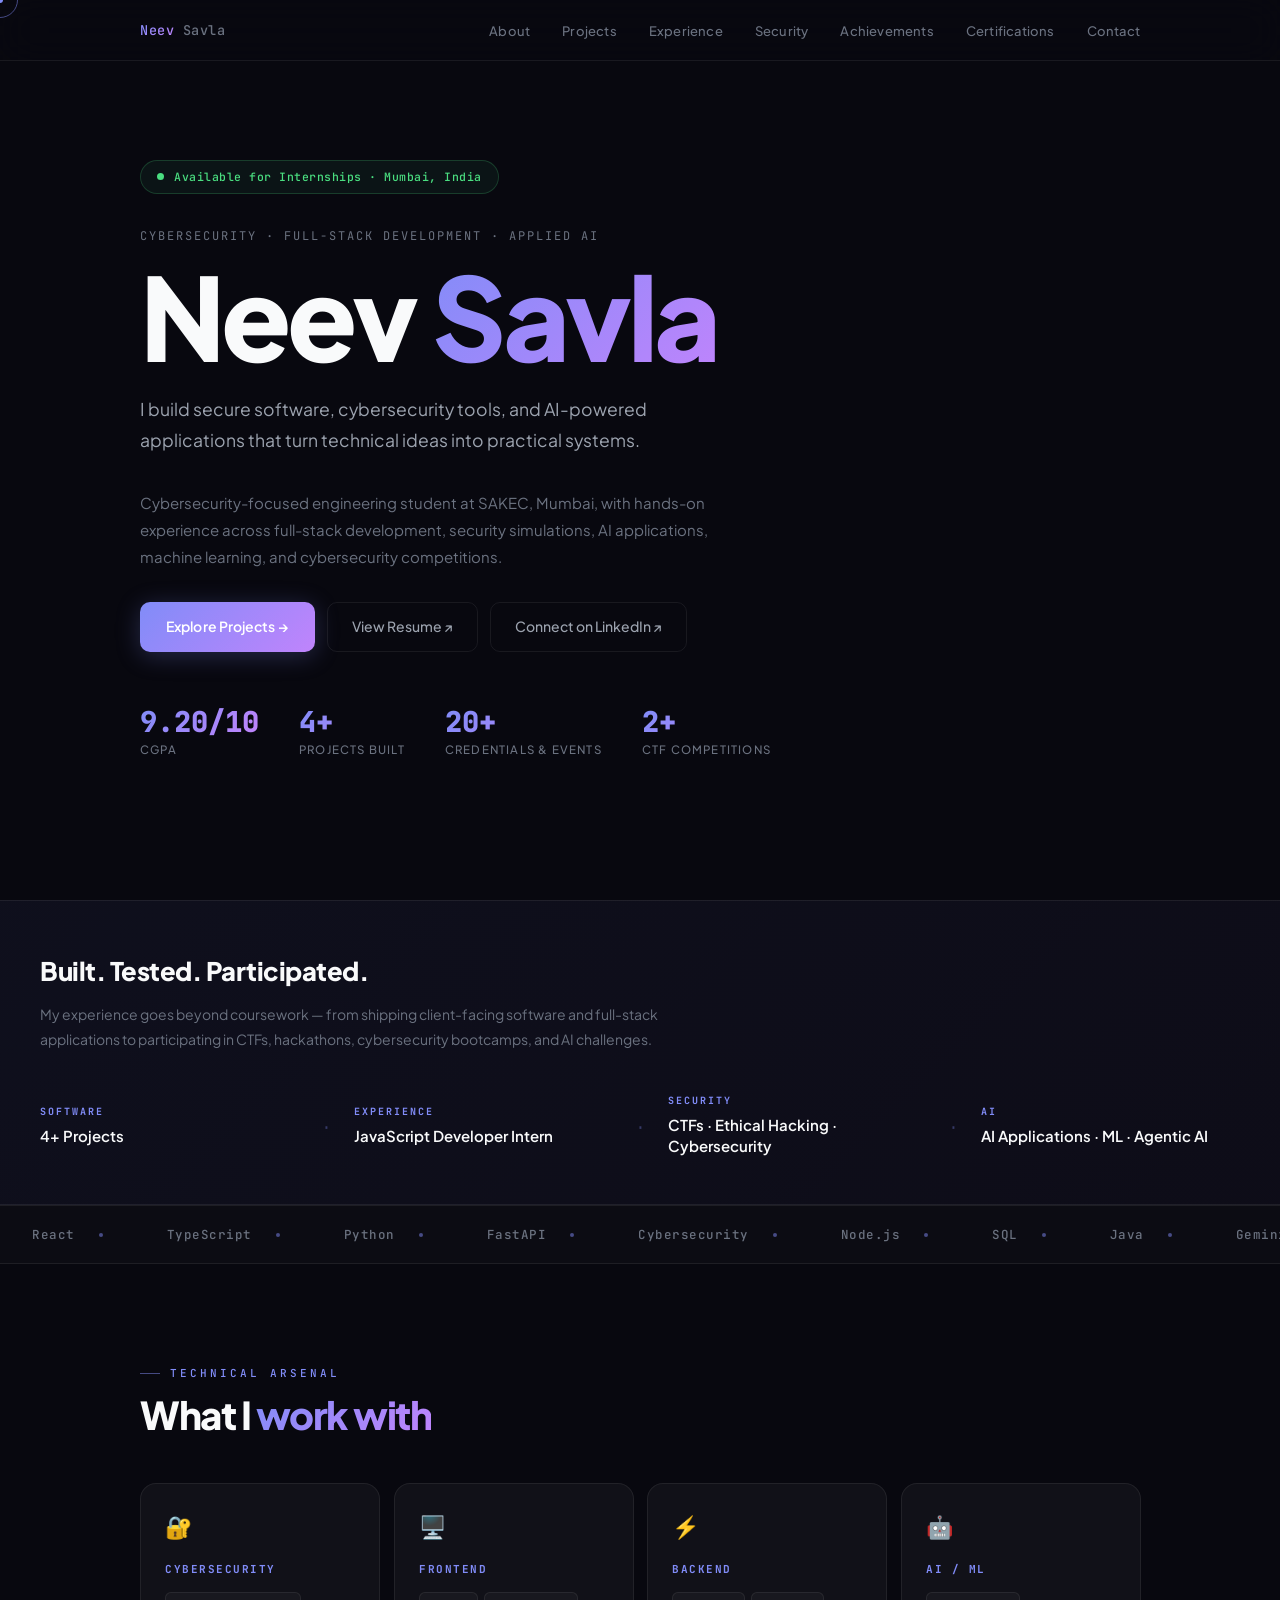
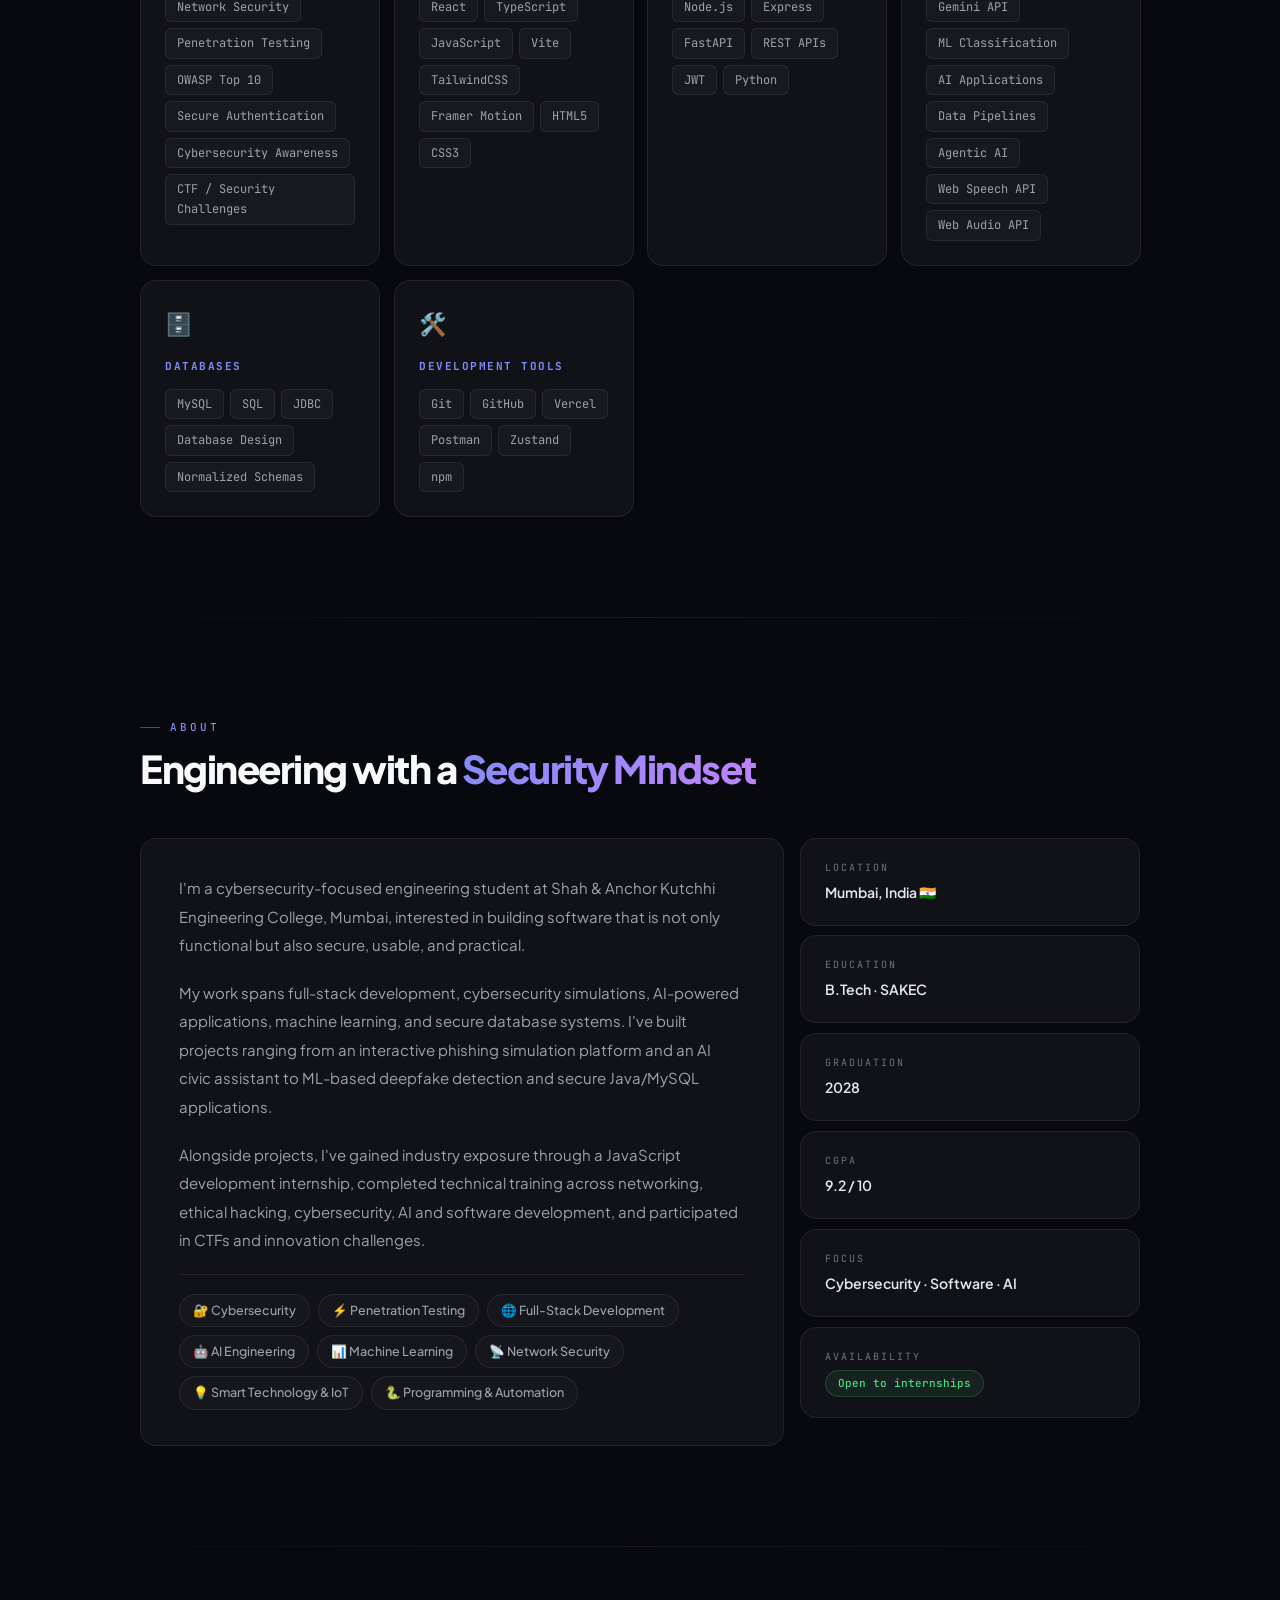
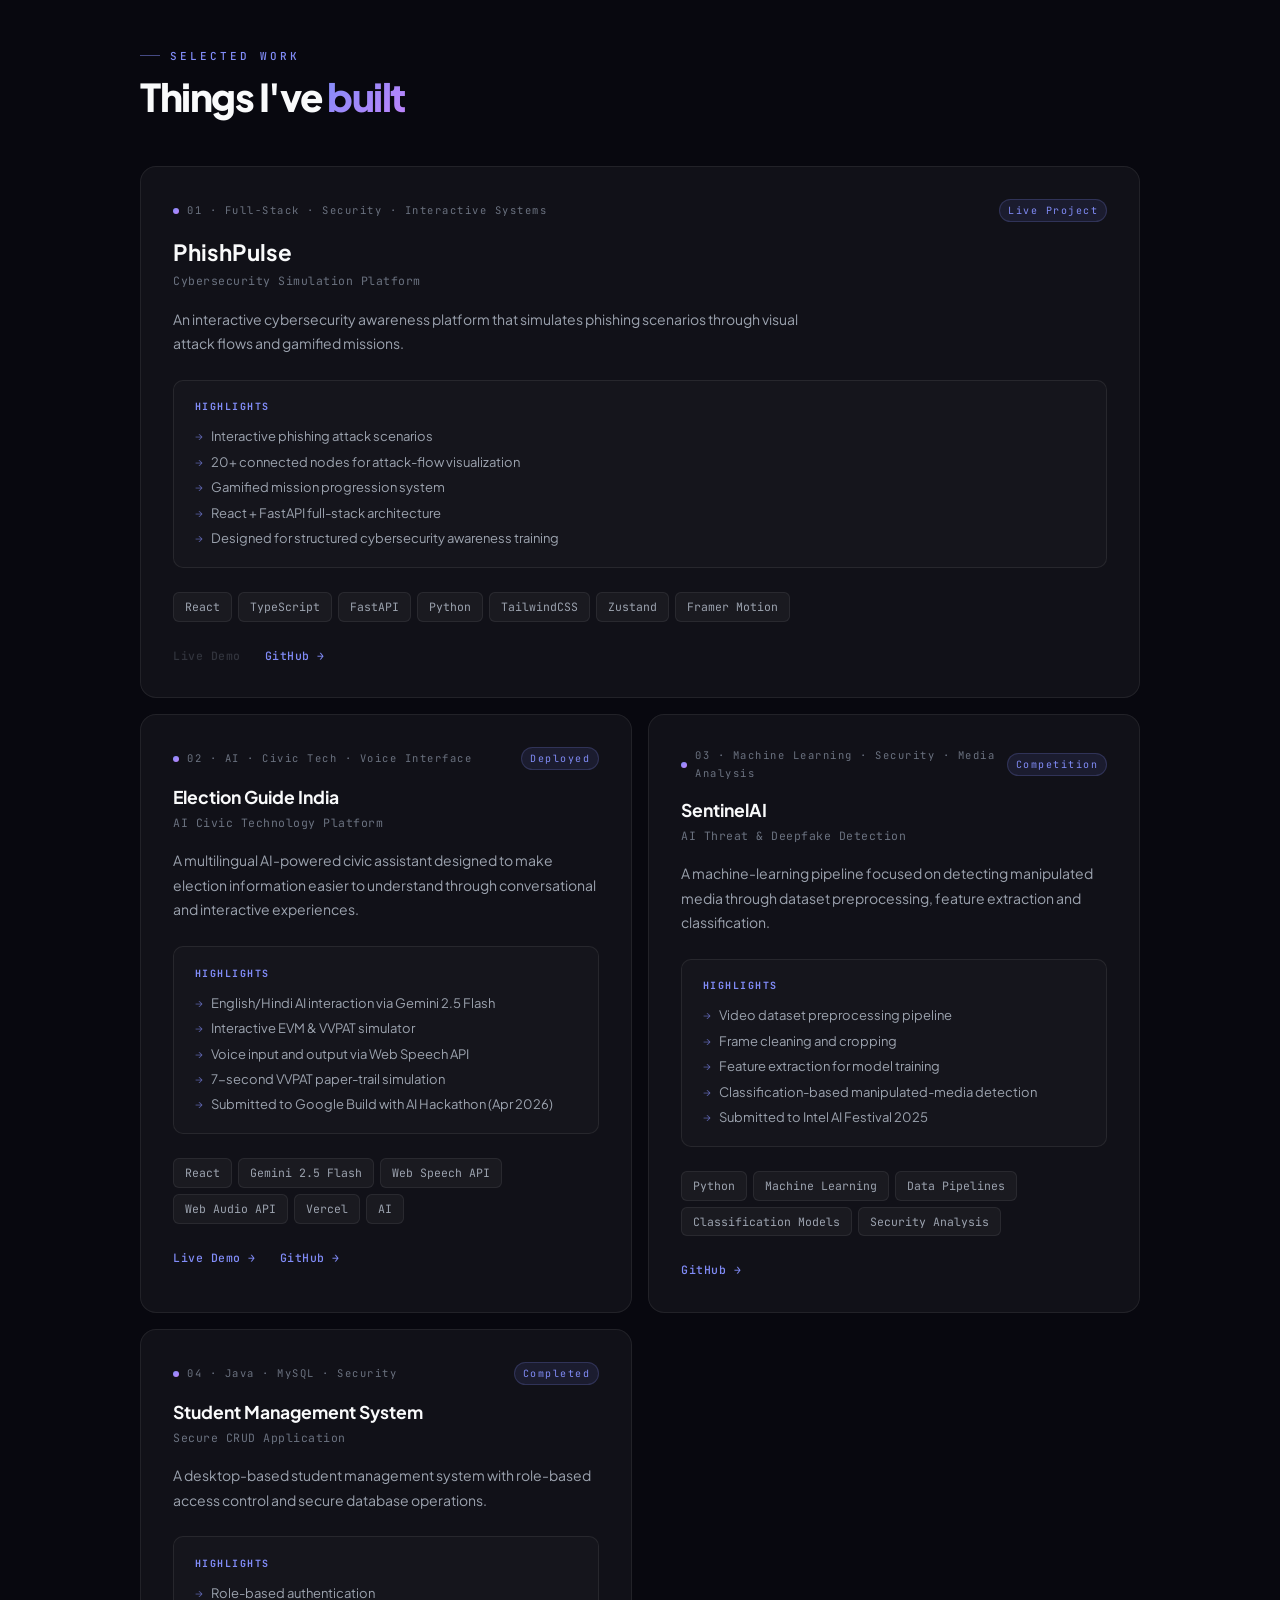
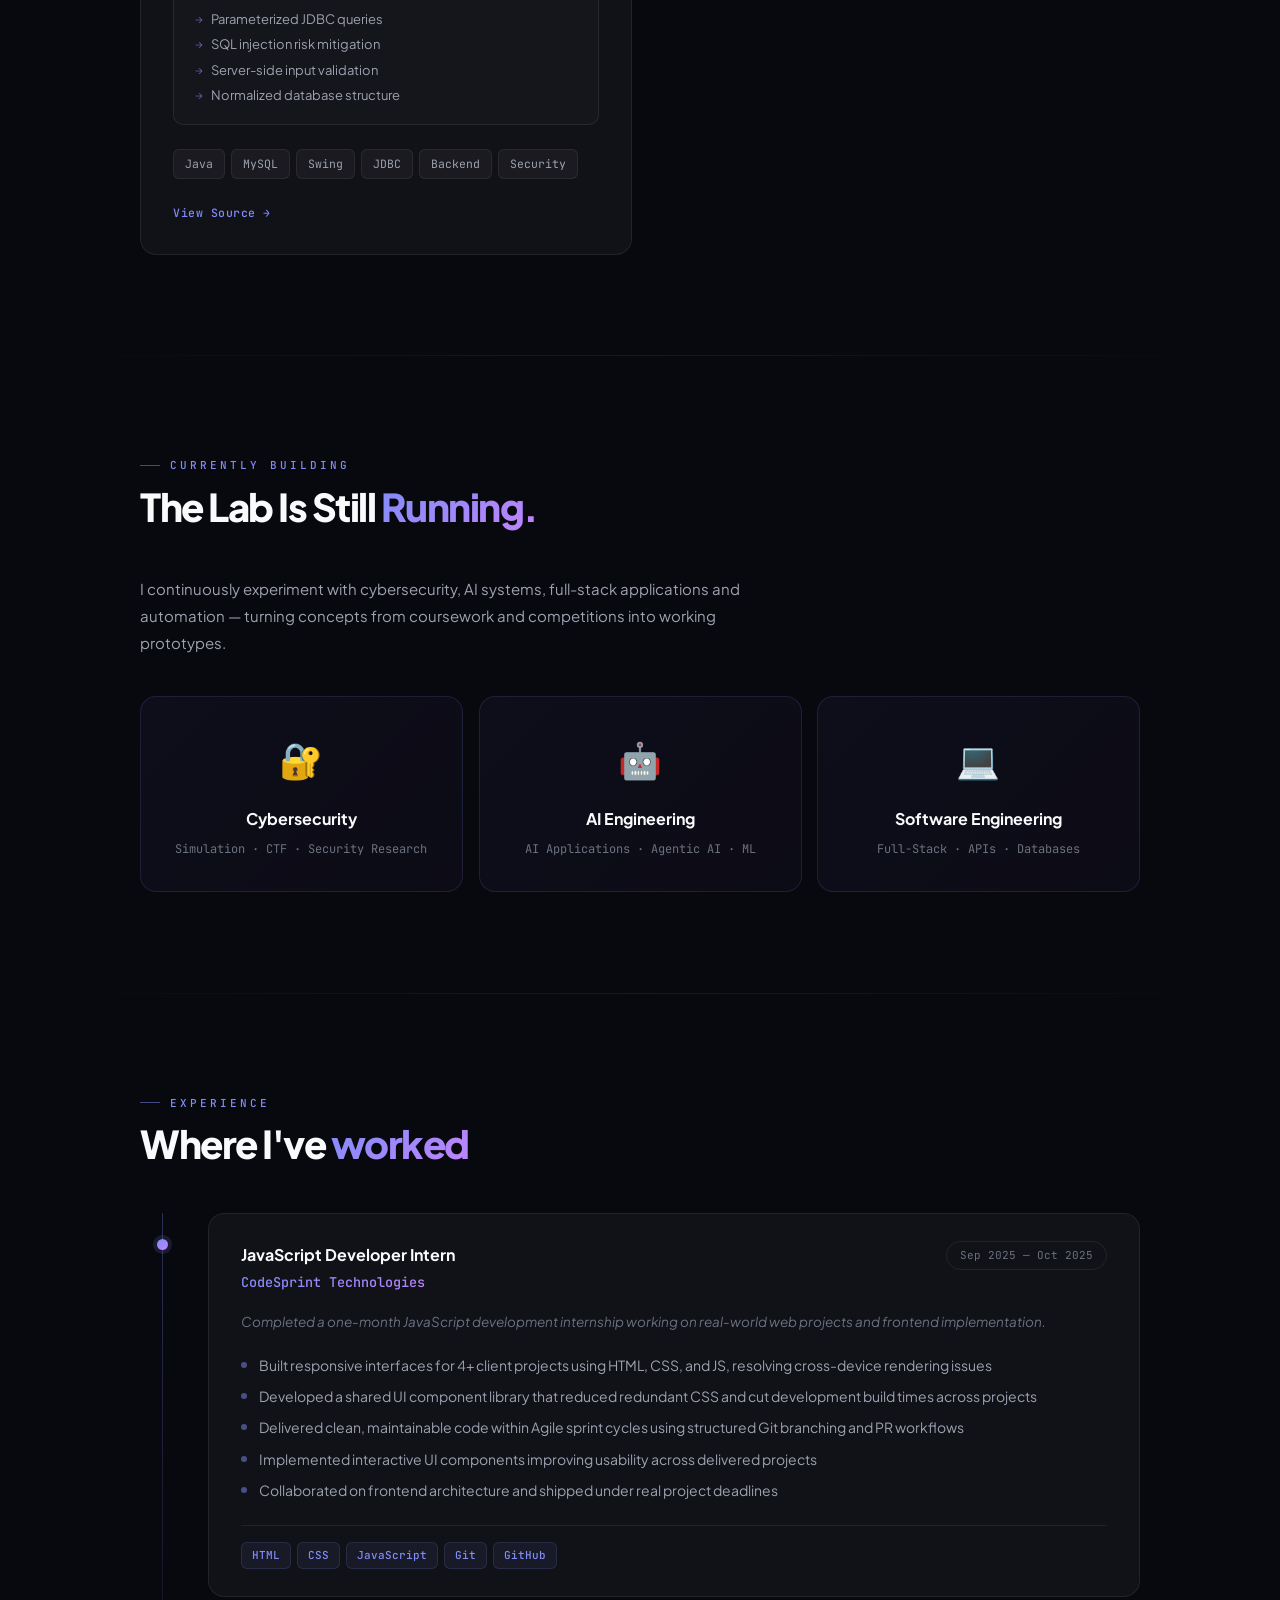
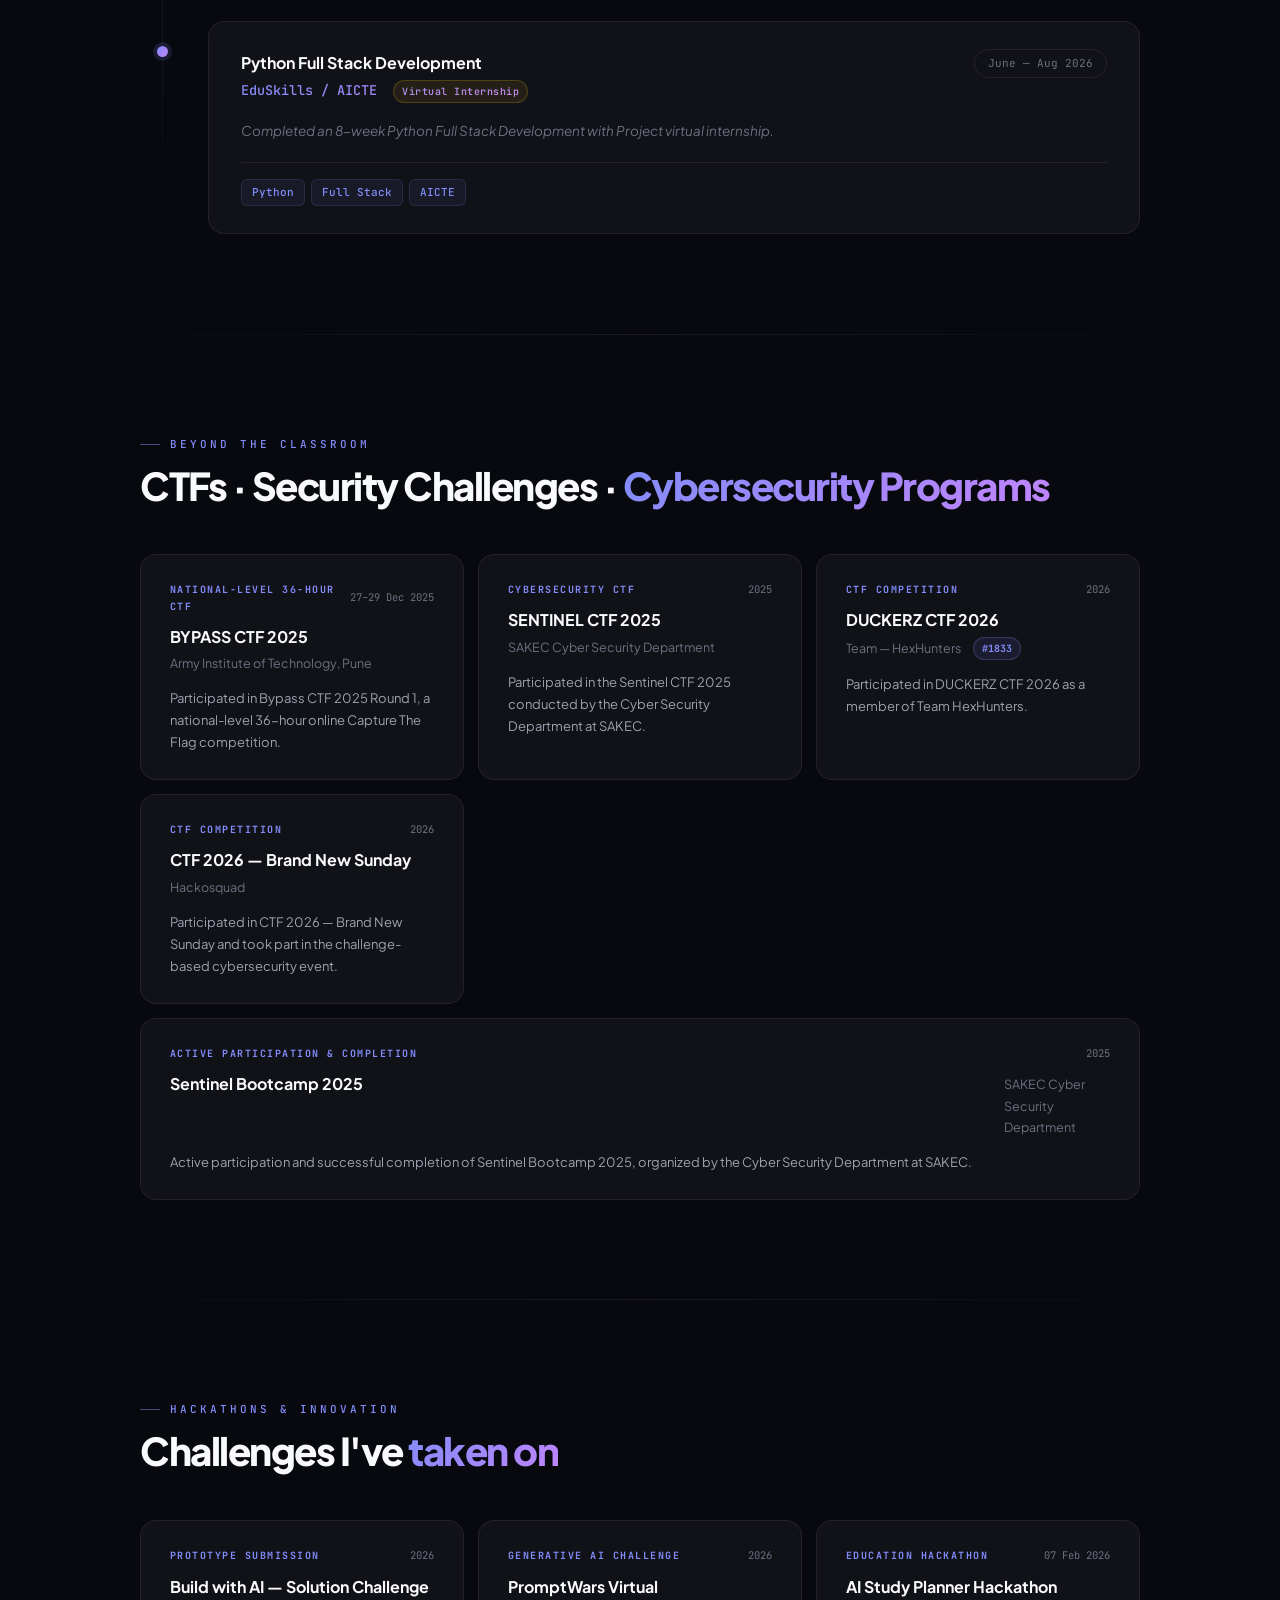
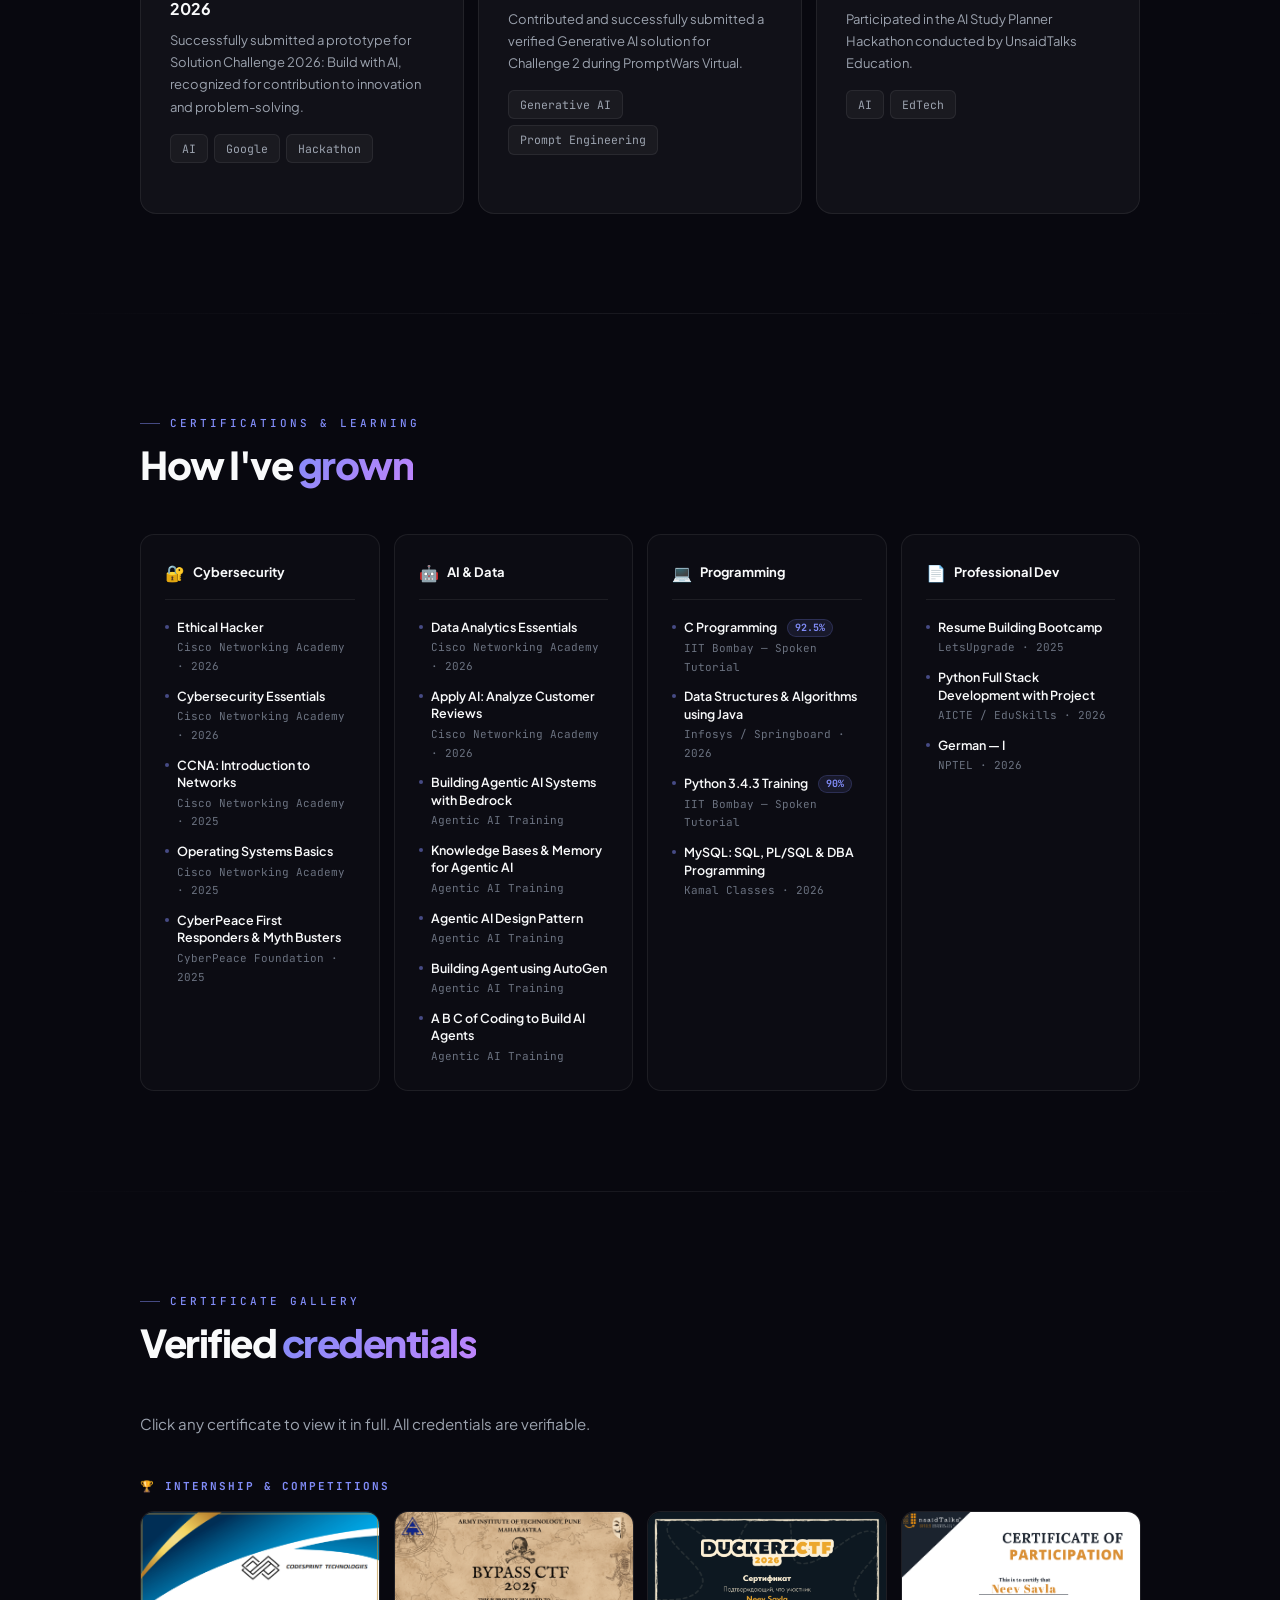
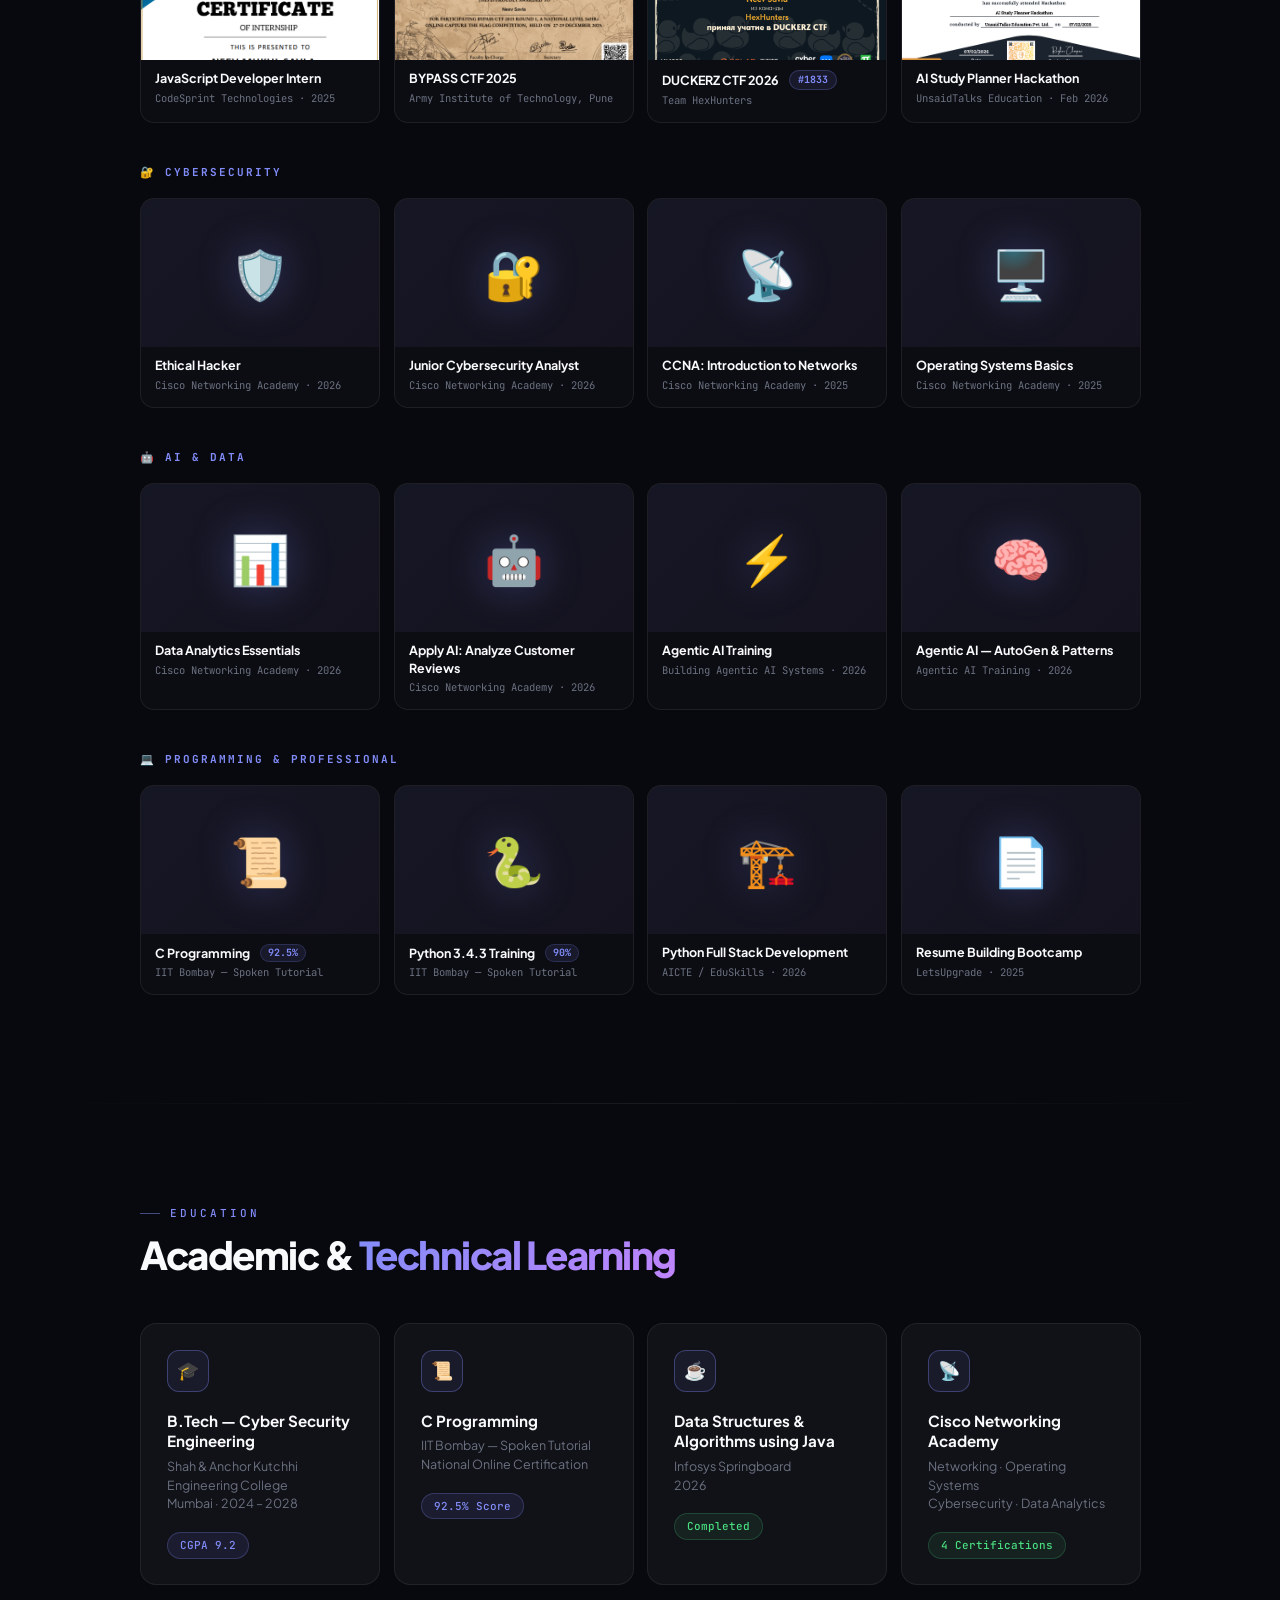
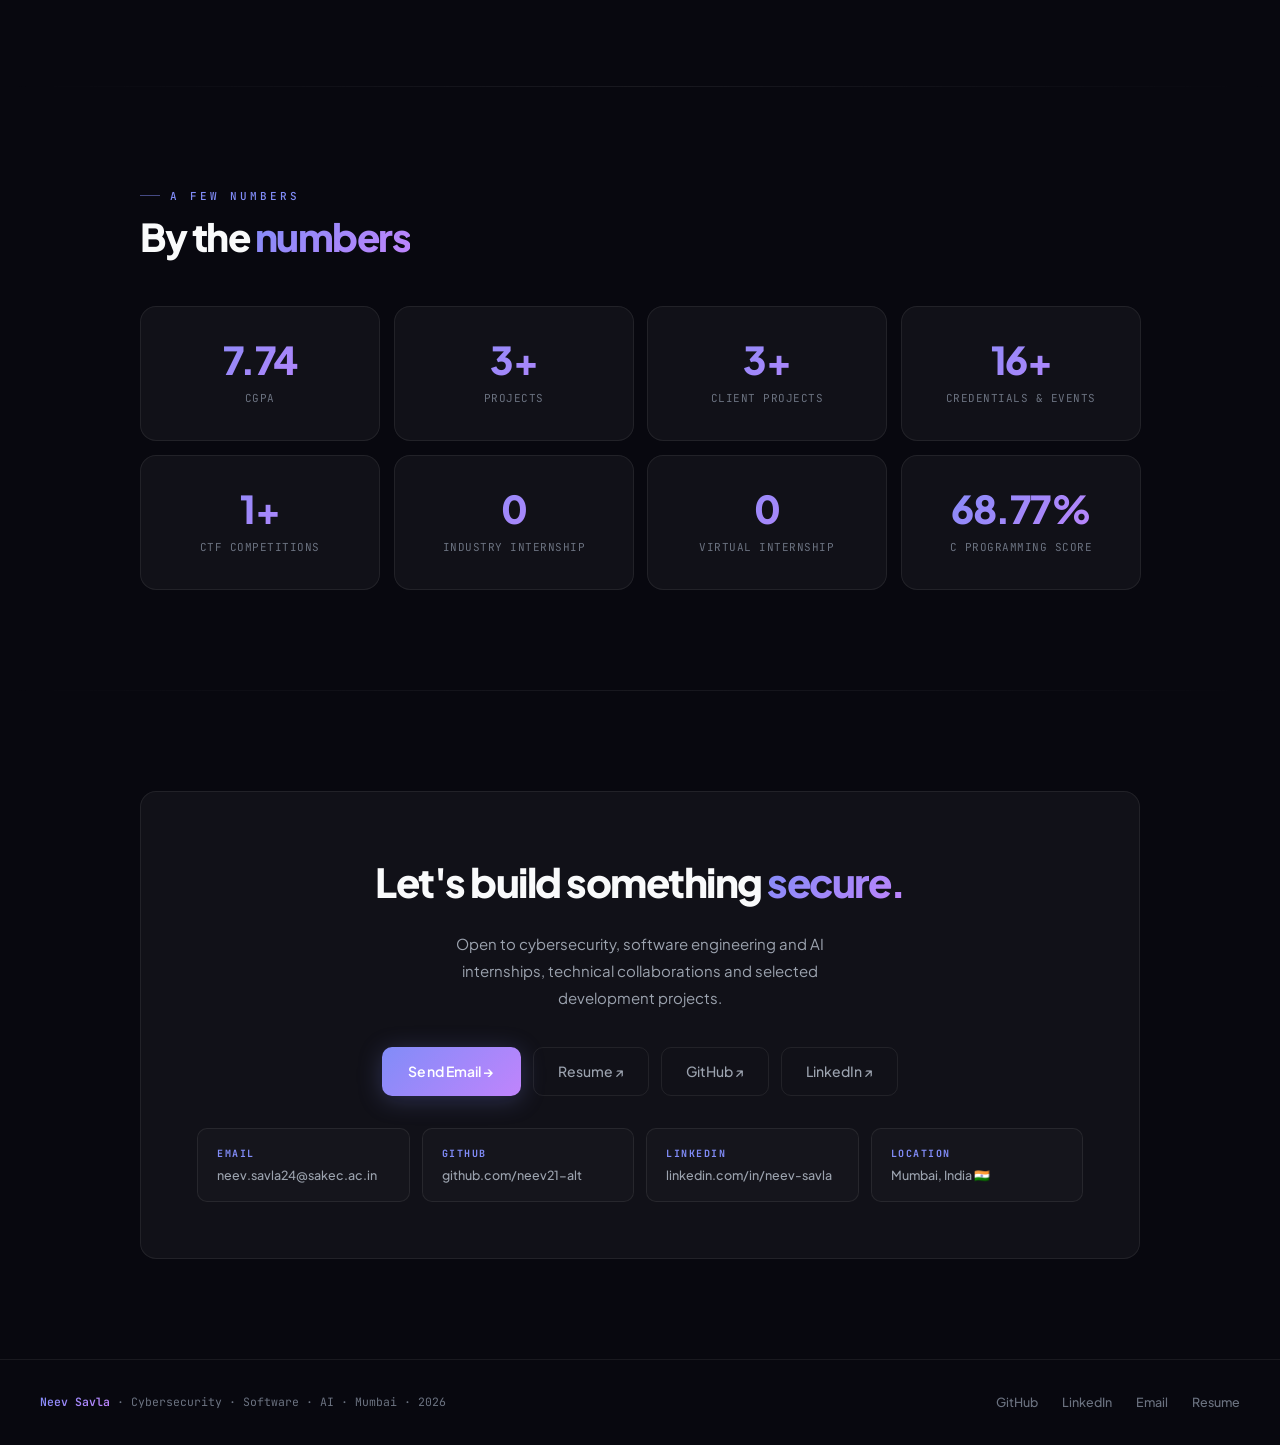
==== commit c28fd7f1: "Add Certificate Gallery section with lightbox viewer - Added 'Certificate Gallery' section between C" ====
--- a/index.html
+++ b/index.html
@@ -822,7 +822,197 @@
 
   <div class="divider"></div>
 
-  <!-- ══════════════ EDUCATION ══════════════ -->
+  <!-- ══════════════ CERTIFICATE GALLERY ══════════════ -->
+  <div class="container" id="gallery">
+    <section>
+      <div class="reveal">
+        <div class="sec-eye">Certificate Gallery</div>
+        <div class="sec-head">Verified <span>credentials</span></div>
+      </div>
+      <p class="gallery-sub reveal">Click any certificate to view it in full. All credentials are verifiable.</p>
+
+      <!-- Category: Internship & Competitions -->
+      <div class="gallery-cat-label reveal">🏆 Internship &amp; Competitions</div>
+      <div class="cert-gallery-grid stagger reveal">
+
+        <div class="cert-frame tilt" onclick="openLightbox('certificates/Screenshot 2026-01-12 214521.png', 'JavaScript Developer Intern — CodeSprint Technologies')" role="button" tabindex="0" aria-label="View CodeSprint internship certificate">
+          <div class="cert-frame-img">
+            <img src="certificates/Screenshot 2026-01-12 214521.png" alt="CodeSprint Internship Certificate" loading="lazy" />
+            <div class="cert-frame-overlay"><span>🔍 View</span></div>
+          </div>
+          <div class="cert-frame-label">JavaScript Developer Intern</div>
+          <div class="cert-frame-issuer">CodeSprint Technologies · 2025</div>
+        </div>
+
+        <div class="cert-frame tilt" onclick="openLightbox('certificates/3894ee7a-5601-489f-a0b3-8225580c2c43.jpg', 'BYPASS CTF 2025 — Army Institute of Technology, Pune')" role="button" tabindex="0" aria-label="View Bypass CTF 2025 certificate">
+          <div class="cert-frame-img">
+            <img src="certificates/3894ee7a-5601-489f-a0b3-8225580c2c43.jpg" alt="Bypass CTF 2025 Certificate" loading="lazy" />
+            <div class="cert-frame-overlay"><span>🔍 View</span></div>
+          </div>
+          <div class="cert-frame-label">BYPASS CTF 2025</div>
+          <div class="cert-frame-issuer">Army Institute of Technology, Pune</div>
+        </div>
+
+        <div class="cert-frame tilt" onclick="openLightbox('certificates/certificate.png', 'DUCKERZ CTF 2026 — Team HexHunters #1833')" role="button" tabindex="0" aria-label="View Duckerz CTF 2026 certificate">
+          <div class="cert-frame-img">
+            <img src="certificates/certificate.png" alt="Duckerz CTF 2026 Certificate" loading="lazy" />
+            <div class="cert-frame-overlay"><span>🔍 View</span></div>
+          </div>
+          <div class="cert-frame-label">DUCKERZ CTF 2026 &nbsp;<span class="ctf-cert-num">#1833</span></div>
+          <div class="cert-frame-issuer">Team HexHunters</div>
+        </div>
+
+        <div class="cert-frame tilt" onclick="openLightbox('certificates/AI_Study_Planner_Hackathon.png', 'AI Study Planner Hackathon — UnsaidTalks Education')" role="button" tabindex="0" aria-label="View AI Study Planner Hackathon certificate">
+          <div class="cert-frame-img">
+            <img src="certificates/AI_Study_Planner_Hackathon.png" alt="AI Study Planner Hackathon Certificate" loading="lazy" />
+            <div class="cert-frame-overlay"><span>🔍 View</span></div>
+          </div>
+          <div class="cert-frame-label">AI Study Planner Hackathon</div>
+          <div class="cert-frame-issuer">UnsaidTalks Education · Feb 2026</div>
+        </div>
+
+      </div>
+
+      <!-- Category: Cybersecurity -->
+      <div class="gallery-cat-label reveal">🔐 Cybersecurity</div>
+      <div class="cert-gallery-grid stagger reveal">
+
+        <div class="cert-frame cert-frame-pdf tilt" onclick="window.open('certificates/Ethical_Hacker_certificate_neev-savla24-sakec-ac-in_db1b625c-9dd5-4fcd-ac95-44d6c68e4683.pdf','_blank')" role="button" tabindex="0" aria-label="View Ethical Hacker certificate">
+          <div class="cert-frame-img cert-pdf-preview">
+            <div class="cert-pdf-icon">🛡️</div>
+            <div class="cert-frame-overlay"><span>📄 Open PDF</span></div>
+          </div>
+          <div class="cert-frame-label">Ethical Hacker</div>
+          <div class="cert-frame-issuer">Cisco Networking Academy · 2026</div>
+        </div>
+
+        <div class="cert-frame cert-frame-pdf tilt" onclick="window.open('certificates/Junior_Cybersecurity_Analyst_Career_Path_certificate_neev-savla24-sakec-ac-in_f20b97f2-199f-4302-80d9-a657120682e5 (1).pdf','_blank')" role="button" tabindex="0" aria-label="View Cybersecurity Essentials certificate">
+          <div class="cert-frame-img cert-pdf-preview">
+            <div class="cert-pdf-icon">🔐</div>
+            <div class="cert-frame-overlay"><span>📄 Open PDF</span></div>
+          </div>
+          <div class="cert-frame-label">Junior Cybersecurity Analyst</div>
+          <div class="cert-frame-issuer">Cisco Networking Academy · 2026</div>
+        </div>
+
+        <div class="cert-frame cert-frame-pdf tilt" onclick="window.open('certificates/CCNA-_Introduction_to_Networks_certificate_neev-savla24-sakec-ac-in_a8059e3d-10ce-44c6-b391-734cbbfbc238.pdf','_blank')" role="button" tabindex="0" aria-label="View CCNA certificate">
+          <div class="cert-frame-img cert-pdf-preview">
+            <div class="cert-pdf-icon">📡</div>
+            <div class="cert-frame-overlay"><span>📄 Open PDF</span></div>
+          </div>
+          <div class="cert-frame-label">CCNA: Introduction to Networks</div>
+          <div class="cert-frame-issuer">Cisco Networking Academy · 2025</div>
+        </div>
+
+        <div class="cert-frame cert-frame-pdf tilt" onclick="window.open('certificates/Operating_Systems_Basics_certificate_neev-savla24-sakec-ac-in_024a49d7-1ab1-47fb-8a50-b35c244fb108.pdf','_blank')" role="button" tabindex="0" aria-label="View OS Basics certificate">
+          <div class="cert-frame-img cert-pdf-preview">
+            <div class="cert-pdf-icon">🖥️</div>
+            <div class="cert-frame-overlay"><span>📄 Open PDF</span></div>
+          </div>
+          <div class="cert-frame-label">Operating Systems Basics</div>
+          <div class="cert-frame-issuer">Cisco Networking Academy · 2025</div>
+        </div>
+
+      </div>
+
+      <!-- Category: AI & Data -->
+      <div class="gallery-cat-label reveal">🤖 AI &amp; Data</div>
+      <div class="cert-gallery-grid stagger reveal">
+
+        <div class="cert-frame cert-frame-pdf tilt" onclick="window.open('certificates/Data_Analytics_Essentials_certificate_neev-savla.pdf','_blank')" role="button" tabindex="0" aria-label="View Data Analytics certificate">
+          <div class="cert-frame-img cert-pdf-preview">
+            <div class="cert-pdf-icon">📊</div>
+            <div class="cert-frame-overlay"><span>📄 Open PDF</span></div>
+          </div>
+          <div class="cert-frame-label">Data Analytics Essentials</div>
+          <div class="cert-frame-issuer">Cisco Networking Academy · 2026</div>
+        </div>
+
+        <div class="cert-frame cert-frame-pdf tilt" onclick="window.open('certificates/Apply_AI-_Analyze_Customer_Reviews_certificate_neev-savla24-sakec-ac-in_a37a91d9-024d-4696-838a-4deee68c4363.pdf','_blank')" role="button" tabindex="0" aria-label="View Apply AI certificate">
+          <div class="cert-frame-img cert-pdf-preview">
+            <div class="cert-pdf-icon">🤖</div>
+            <div class="cert-frame-overlay"><span>📄 Open PDF</span></div>
+          </div>
+          <div class="cert-frame-label">Apply AI: Analyze Customer Reviews</div>
+          <div class="cert-frame-issuer">Cisco Networking Academy · 2026</div>
+        </div>
+
+        <div class="cert-frame cert-frame-pdf tilt" onclick="window.open('certificates/2026H2S05PWVCHL2-A01073.pdf','_blank')" role="button" tabindex="0" aria-label="View Agentic AI certificate">
+          <div class="cert-frame-img cert-pdf-preview">
+            <div class="cert-pdf-icon">⚡</div>
+            <div class="cert-frame-overlay"><span>📄 Open PDF</span></div>
+          </div>
+          <div class="cert-frame-label">Agentic AI Training</div>
+          <div class="cert-frame-issuer">Building Agentic AI Systems · 2026</div>
+        </div>
+
+        <div class="cert-frame cert-frame-pdf tilt" onclick="window.open('certificates/2026H2S07SCBWAI-PS10202.pdf','_blank')" role="button" tabindex="0" aria-label="View Agentic AI certificate 2">
+          <div class="cert-frame-img cert-pdf-preview">
+            <div class="cert-pdf-icon">🧠</div>
+            <div class="cert-frame-overlay"><span>📄 Open PDF</span></div>
+          </div>
+          <div class="cert-frame-label">Agentic AI — AutoGen &amp; Patterns</div>
+          <div class="cert-frame-issuer">Agentic AI Training · 2026</div>
+        </div>
+
+      </div>
+
+      <!-- Category: Programming -->
+      <div class="gallery-cat-label reveal">💻 Programming &amp; Professional</div>
+      <div class="cert-gallery-grid stagger reveal">
+
+        <div class="cert-frame cert-frame-pdf tilt" onclick="window.open('certificates/101 Neev Mukul Savla.pdf','_blank')" role="button" tabindex="0" aria-label="View C Programming certificate">
+          <div class="cert-frame-img cert-pdf-preview">
+            <div class="cert-pdf-icon">📜</div>
+            <div class="cert-frame-overlay"><span>📄 Open PDF</span></div>
+          </div>
+          <div class="cert-frame-label">C Programming &nbsp;<span class="cert-score">92.5%</span></div>
+          <div class="cert-frame-issuer">IIT Bombay — Spoken Tutorial</div>
+        </div>
+
+        <div class="cert-frame cert-frame-pdf tilt" onclick="window.open('certificates/111 Neev Mukul Savla.pdf','_blank')" role="button" tabindex="0" aria-label="View Python certificate">
+          <div class="cert-frame-img cert-pdf-preview">
+            <div class="cert-pdf-icon">🐍</div>
+            <div class="cert-frame-overlay"><span>📄 Open PDF</span></div>
+          </div>
+          <div class="cert-frame-label">Python 3.4.3 Training &nbsp;<span class="cert-score">90%</span></div>
+          <div class="cert-frame-issuer">IIT Bombay — Spoken Tutorial</div>
+        </div>
+
+        <div class="cert-frame cert-frame-pdf tilt" onclick="window.open('certificates/Python Full Stack Development With Project Virtual Internship.pdf','_blank')" role="button" tabindex="0" aria-label="View Python Full Stack certificate">
+          <div class="cert-frame-img cert-pdf-preview">
+            <div class="cert-pdf-icon">🏗️</div>
+            <div class="cert-frame-overlay"><span>📄 Open PDF</span></div>
+          </div>
+          <div class="cert-frame-label">Python Full Stack Development</div>
+          <div class="cert-frame-issuer">AICTE / EduSkills · 2026</div>
+        </div>
+
+        <div class="cert-frame cert-frame-pdf tilt" onclick="window.open('certificates/LUERBOCT125215.pdf','_blank')" role="button" tabindex="0" aria-label="View LetsUpgrade certificate">
+          <div class="cert-frame-img cert-pdf-preview">
+            <div class="cert-pdf-icon">📄</div>
+            <div class="cert-frame-overlay"><span>📄 Open PDF</span></div>
+          </div>
+          <div class="cert-frame-label">Resume Building Bootcamp</div>
+          <div class="cert-frame-issuer">LetsUpgrade · 2025</div>
+        </div>
+
+      </div>
+    </section>
+  </div>
+
+  <!-- ══════════════ LIGHTBOX MODAL ══════════════ -->
+  <div id="cert-lightbox" class="lightbox" role="dialog" aria-modal="true" aria-label="Certificate viewer" onclick="closeLightboxOnBackdrop(event)">
+    <div class="lightbox-inner">
+      <button class="lb-close" onclick="closeLightbox()" aria-label="Close">✕</button>
+      <img id="lb-img" src="" alt="" class="lb-image" />
+      <div id="lb-label" class="lb-label"></div>
+    </div>
+  </div>
+
+  <div class="divider"></div>
+
+
   <div class="container" id="education">
     <section>
       <div class="reveal">
--- a/style.css
+++ b/style.css
@@ -2138,4 +2138,235 @@
     ═══════════════════════════════════════════ */
     .stagger.visible > *:nth-child(9)  { opacity:1; transform:none; transition-delay:0.64s; }
     .stagger.visible > *:nth-child(10) { opacity:1; transform:none; transition-delay:0.72s; }
+
+    /* ═══════════════════════════════════════════
+       CERTIFICATE GALLERY
+    ═══════════════════════════════════════════ */
+    .gallery-sub {
+      font-size: 15px;
+      color: var(--muted-2);
+      margin-bottom: 2.5rem;
+      line-height: 1.7;
+    }
+
+    .gallery-cat-label {
+      font-family: var(--mono);
+      font-size: 11px;
+      font-weight: 700;
+      letter-spacing: 2px;
+      text-transform: uppercase;
+      color: var(--accent);
+      margin-bottom: 1rem;
+      margin-top: 2.5rem;
+      display: flex;
+      align-items: center;
+      gap: 8px;
+    }
+
+    .gallery-cat-label:first-of-type {
+      margin-top: 0;
+    }
+
+    .cert-gallery-grid {
+      display: grid;
+      grid-template-columns: repeat(4, 1fr);
+      gap: 14px;
+      margin-bottom: 0.5rem;
+    }
+
+    /* The frame card */
+    .cert-frame {
+      cursor: pointer;
+      border-radius: 14px;
+      overflow: hidden;
+      border: 1px solid var(--border);
+      background: rgba(255,255,255,0.02);
+      transition: border-color 0.25s, transform 0.25s, box-shadow 0.25s;
+    }
+
+    .cert-frame:hover {
+      border-color: rgba(129,140,248,0.4);
+      box-shadow: 0 8px 32px rgba(129,140,248,0.12);
+    }
+
+    .cert-frame:focus {
+      outline: 2px solid var(--accent);
+      outline-offset: 2px;
+    }
+
+    /* Image area */
+    .cert-frame-img {
+      position: relative;
+      width: 100%;
+      aspect-ratio: 16/10;
+      overflow: hidden;
+      background: #0a0a0f;
+    }
+
+    .cert-frame-img img {
+      width: 100%;
+      height: 100%;
+      object-fit: cover;
+      object-position: top;
+      display: block;
+      transition: transform 0.4s ease;
+    }
+
+    .cert-frame:hover .cert-frame-img img {
+      transform: scale(1.05);
+    }
+
+    /* Hover overlay */
+    .cert-frame-overlay {
+      position: absolute;
+      inset: 0;
+      background: rgba(10,10,20,0.7);
+      display: flex;
+      align-items: center;
+      justify-content: center;
+      opacity: 0;
+      transition: opacity 0.25s;
+      backdrop-filter: blur(2px);
+    }
+
+    .cert-frame:hover .cert-frame-overlay {
+      opacity: 1;
+    }
+
+    .cert-frame-overlay span {
+      font-size: 13px;
+      font-weight: 700;
+      color: #fff;
+      letter-spacing: 0.5px;
+      padding: 8px 18px;
+      border: 1.5px solid rgba(255,255,255,0.3);
+      border-radius: 100px;
+      background: rgba(129,140,248,0.2);
+    }
+
+    /* PDF preview card (no real image) */
+    .cert-pdf-preview {
+      display: flex;
+      align-items: center;
+      justify-content: center;
+      background: linear-gradient(135deg, rgba(129,140,248,0.08) 0%, rgba(167,139,250,0.05) 100%);
+    }
+
+    .cert-pdf-icon {
+      font-size: 3rem;
+      line-height: 1;
+      filter: drop-shadow(0 0 20px rgba(129,140,248,0.3));
+      transition: transform 0.3s;
+    }
+
+    .cert-frame:hover .cert-pdf-icon {
+      transform: scale(1.15);
+    }
+
+    /* Labels below frame */
+    .cert-frame-label {
+      font-size: 12.5px;
+      font-weight: 700;
+      color: var(--text);
+      padding: 10px 14px 2px;
+      line-height: 1.4;
+      display: flex;
+      align-items: center;
+      gap: 6px;
+      flex-wrap: wrap;
+    }
+
+    .cert-frame-issuer {
+      font-family: var(--mono);
+      font-size: 10.5px;
+      color: var(--muted);
+      padding: 0 14px 12px;
+    }
+
+    @media (max-width: 1000px) {
+      .cert-gallery-grid { grid-template-columns: repeat(3, 1fr); }
+    }
+
+    @media (max-width: 700px) {
+      .cert-gallery-grid { grid-template-columns: repeat(2, 1fr); }
+    }
+
+    @media (max-width: 440px) {
+      .cert-gallery-grid { grid-template-columns: 1fr; }
+    }
+
+    /* ═══════════════════════════════════════════
+       LIGHTBOX MODAL
+    ═══════════════════════════════════════════ */
+    .lightbox {
+      position: fixed;
+      inset: 0;
+      z-index: 9999;
+      background: rgba(5,5,12,0.92);
+      backdrop-filter: blur(16px);
+      display: flex;
+      align-items: center;
+      justify-content: center;
+      padding: 2rem;
+      opacity: 0;
+      pointer-events: none;
+      transition: opacity 0.3s ease;
+    }
+
+    .lightbox.open {
+      opacity: 1;
+      pointer-events: all;
+    }
+
+    .lightbox-inner {
+      position: relative;
+      max-width: 90vw;
+      max-height: 90vh;
+      display: flex;
+      flex-direction: column;
+      align-items: center;
+      gap: 1rem;
+    }
+
+    .lb-close {
+      position: fixed;
+      top: 1.5rem;
+      right: 1.5rem;
+      width: 44px;
+      height: 44px;
+      border-radius: 50%;
+      border: 1.5px solid rgba(255,255,255,0.2);
+      background: rgba(255,255,255,0.08);
+      color: #fff;
+      font-size: 18px;
+      cursor: pointer;
+      display: flex;
+      align-items: center;
+      justify-content: center;
+      transition: background 0.2s, border-color 0.2s;
+      z-index: 10000;
+    }
+
+    .lb-close:hover {
+      background: rgba(255,255,255,0.15);
+      border-color: rgba(255,255,255,0.4);
+    }
+
+    .lb-image {
+      max-width: 90vw;
+      max-height: 80vh;
+      object-fit: contain;
+      border-radius: 12px;
+      box-shadow: 0 24px 80px rgba(0,0,0,0.6);
+      border: 1px solid rgba(255,255,255,0.08);
+      display: block;
+    }
+
+    .lb-label {
+      font-size: 13px;
+      color: rgba(255,255,255,0.6);
+      text-align: center;
+      font-family: var(--mono);
+      letter-spacing: 0.3px;
+    }
 
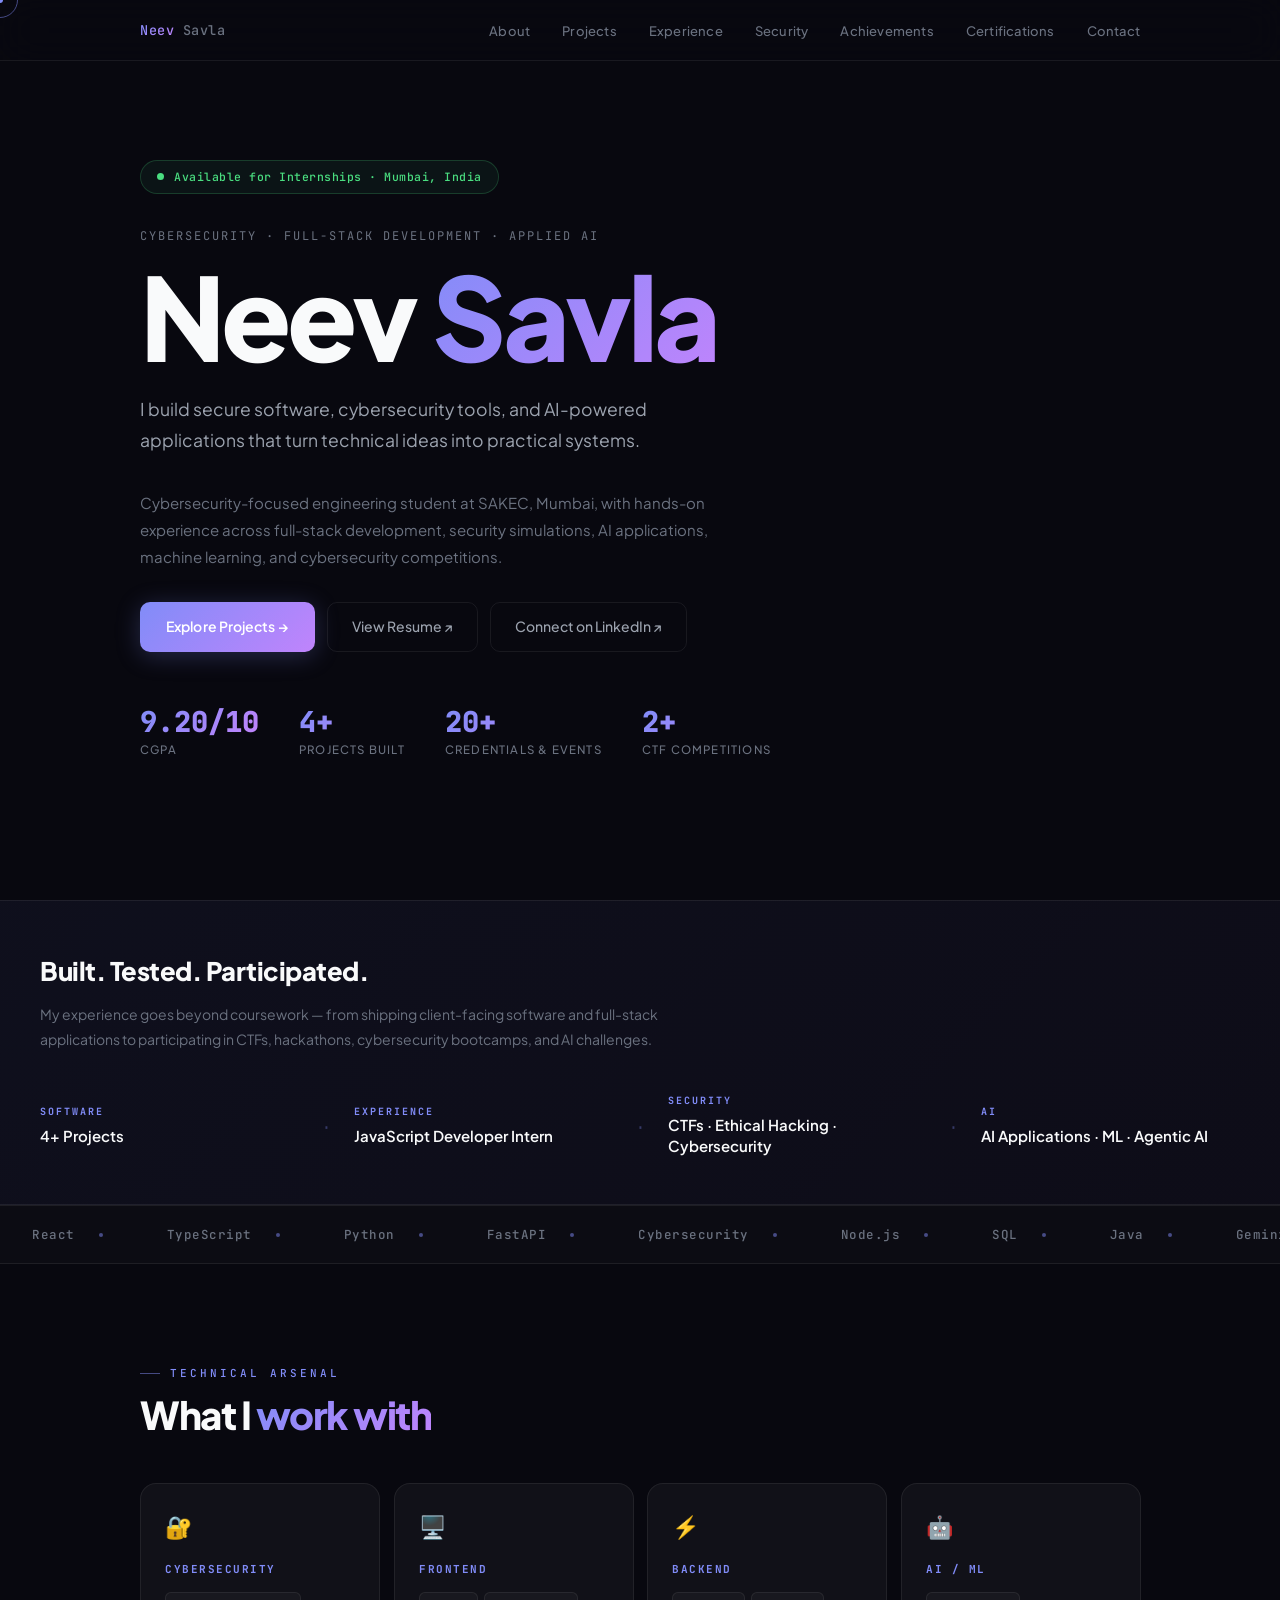
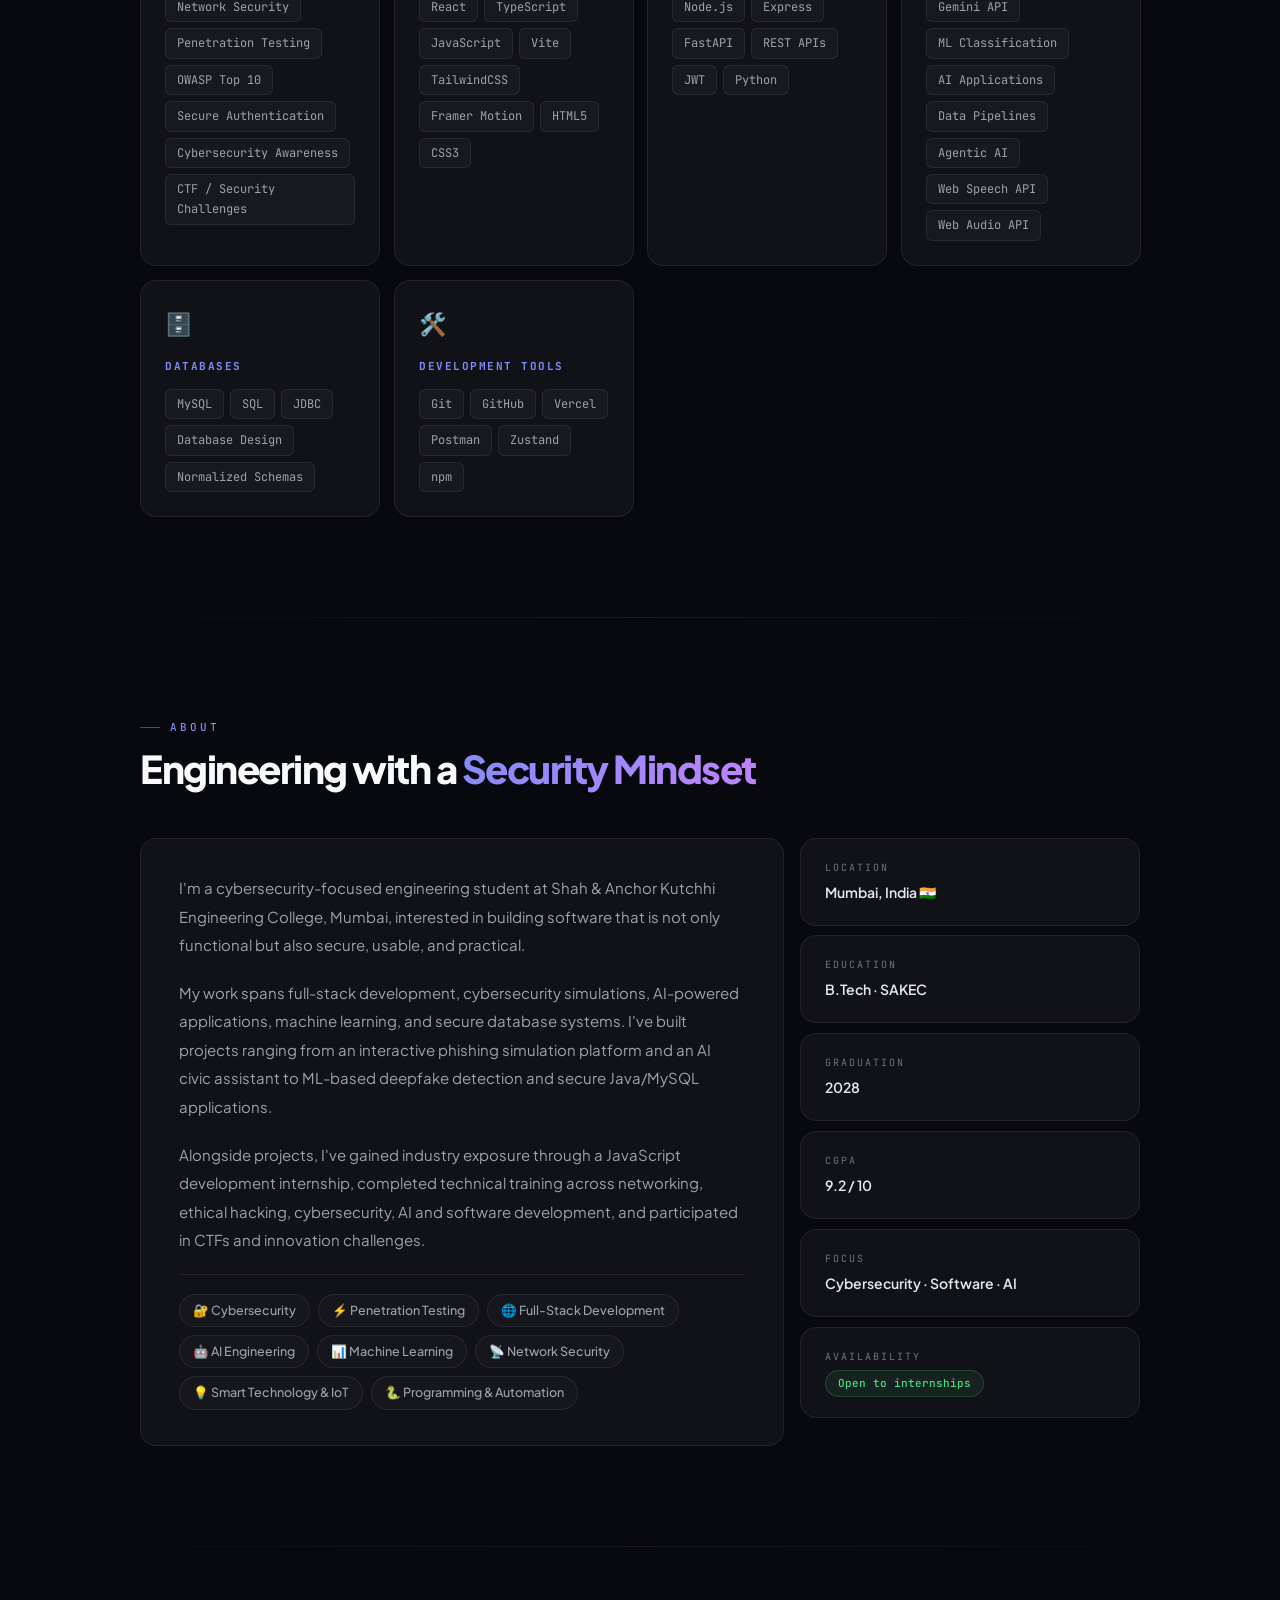
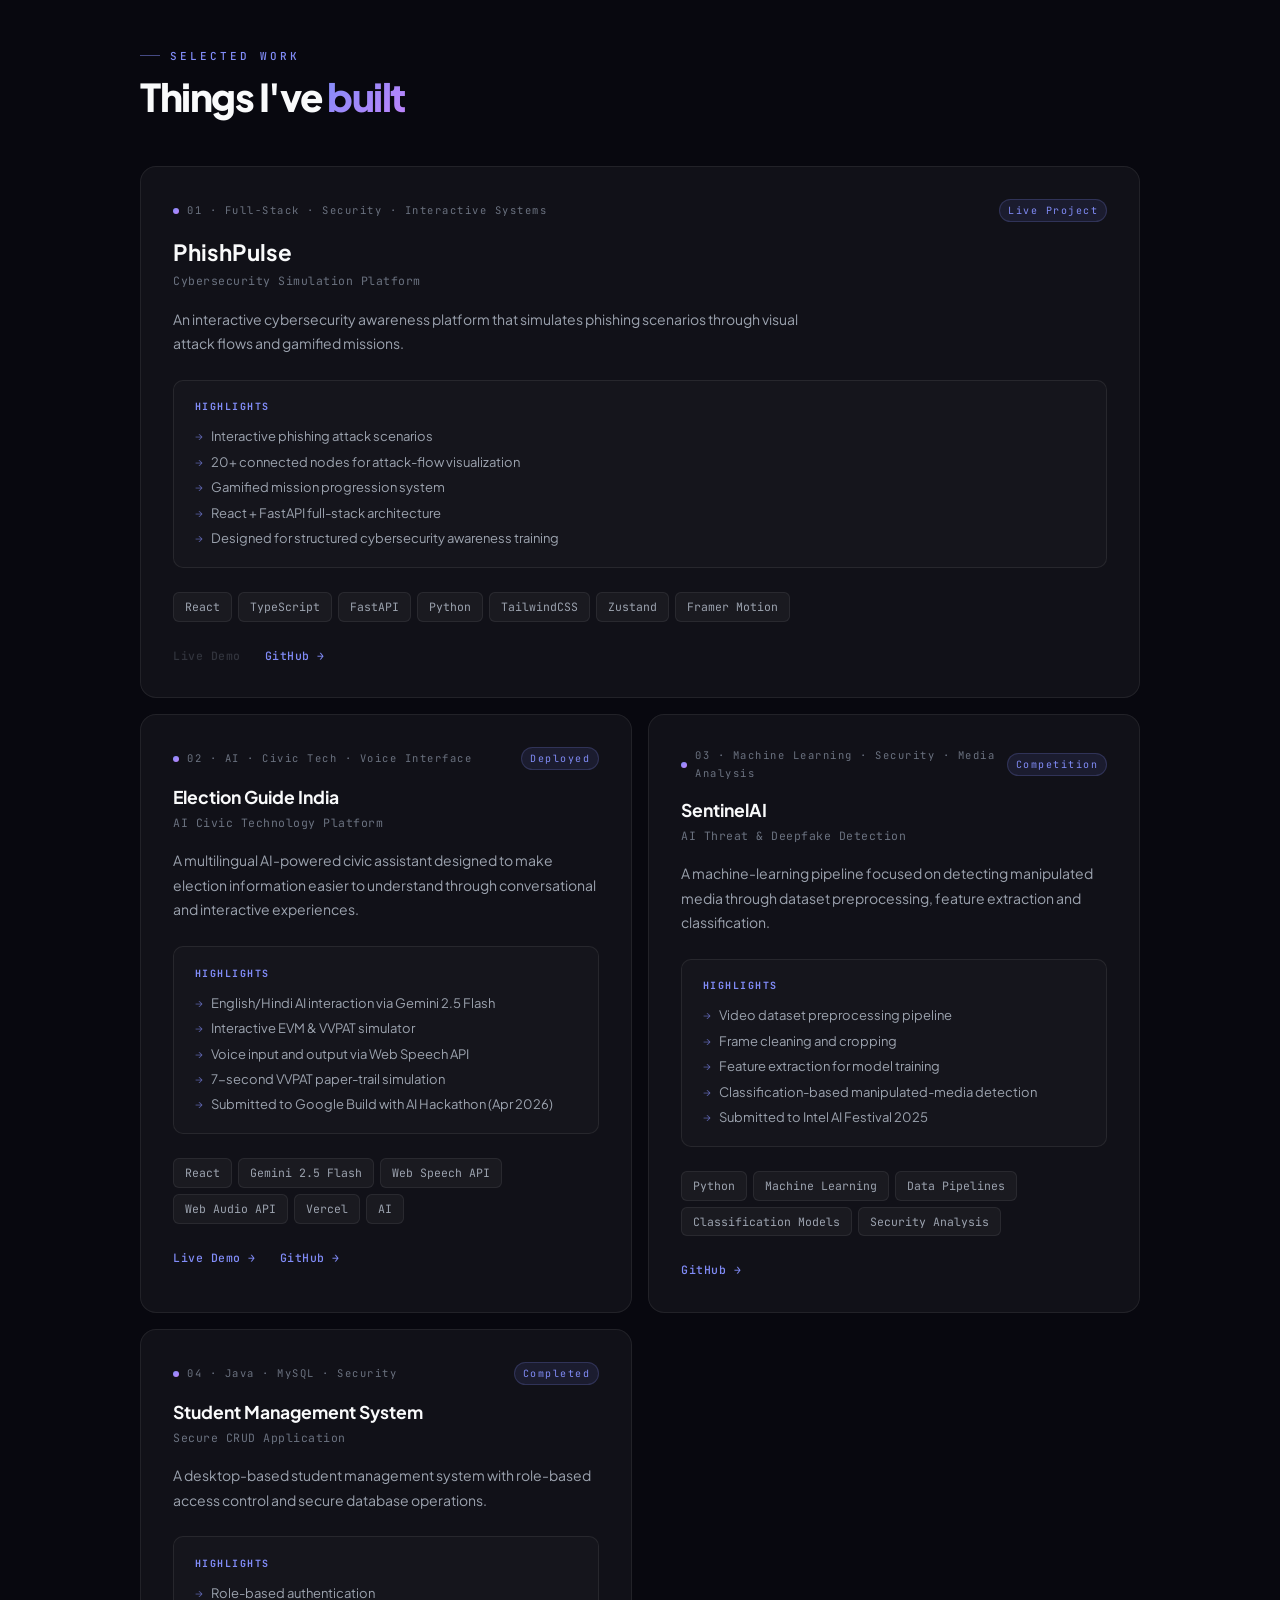
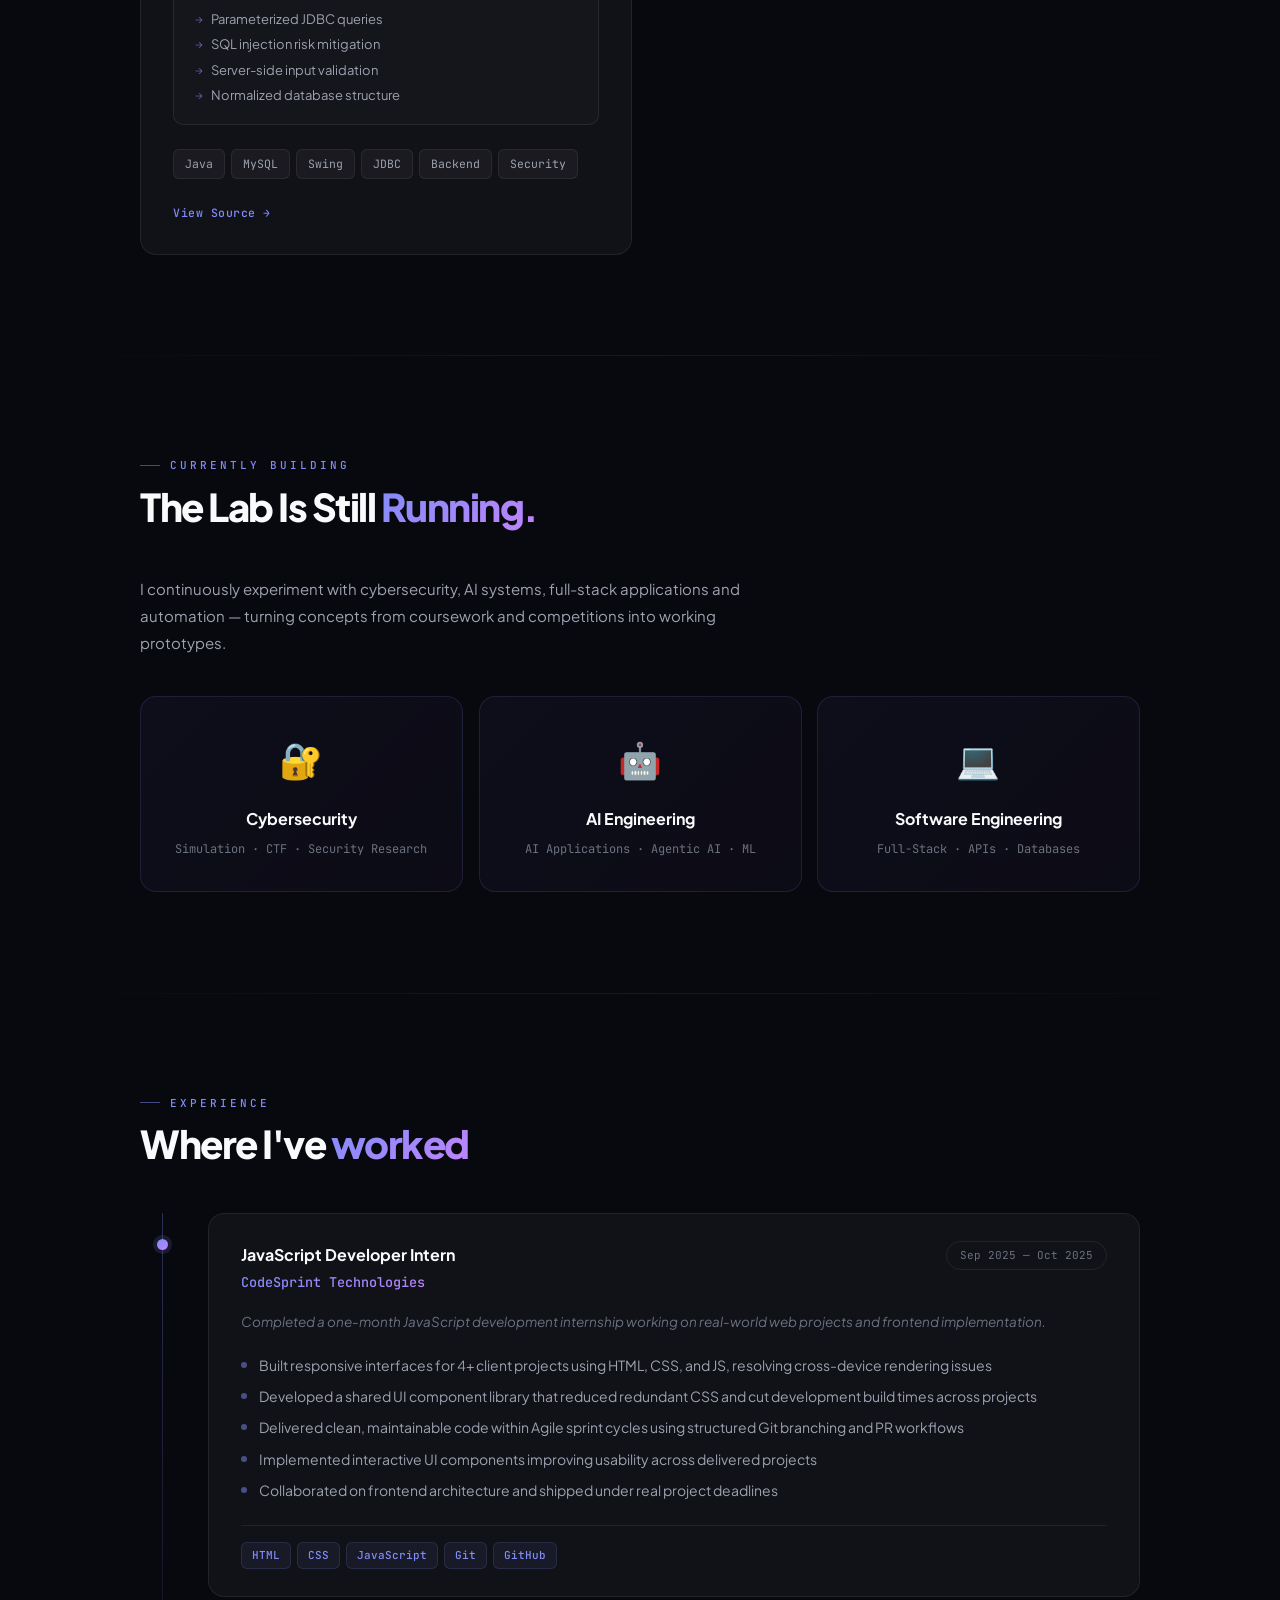
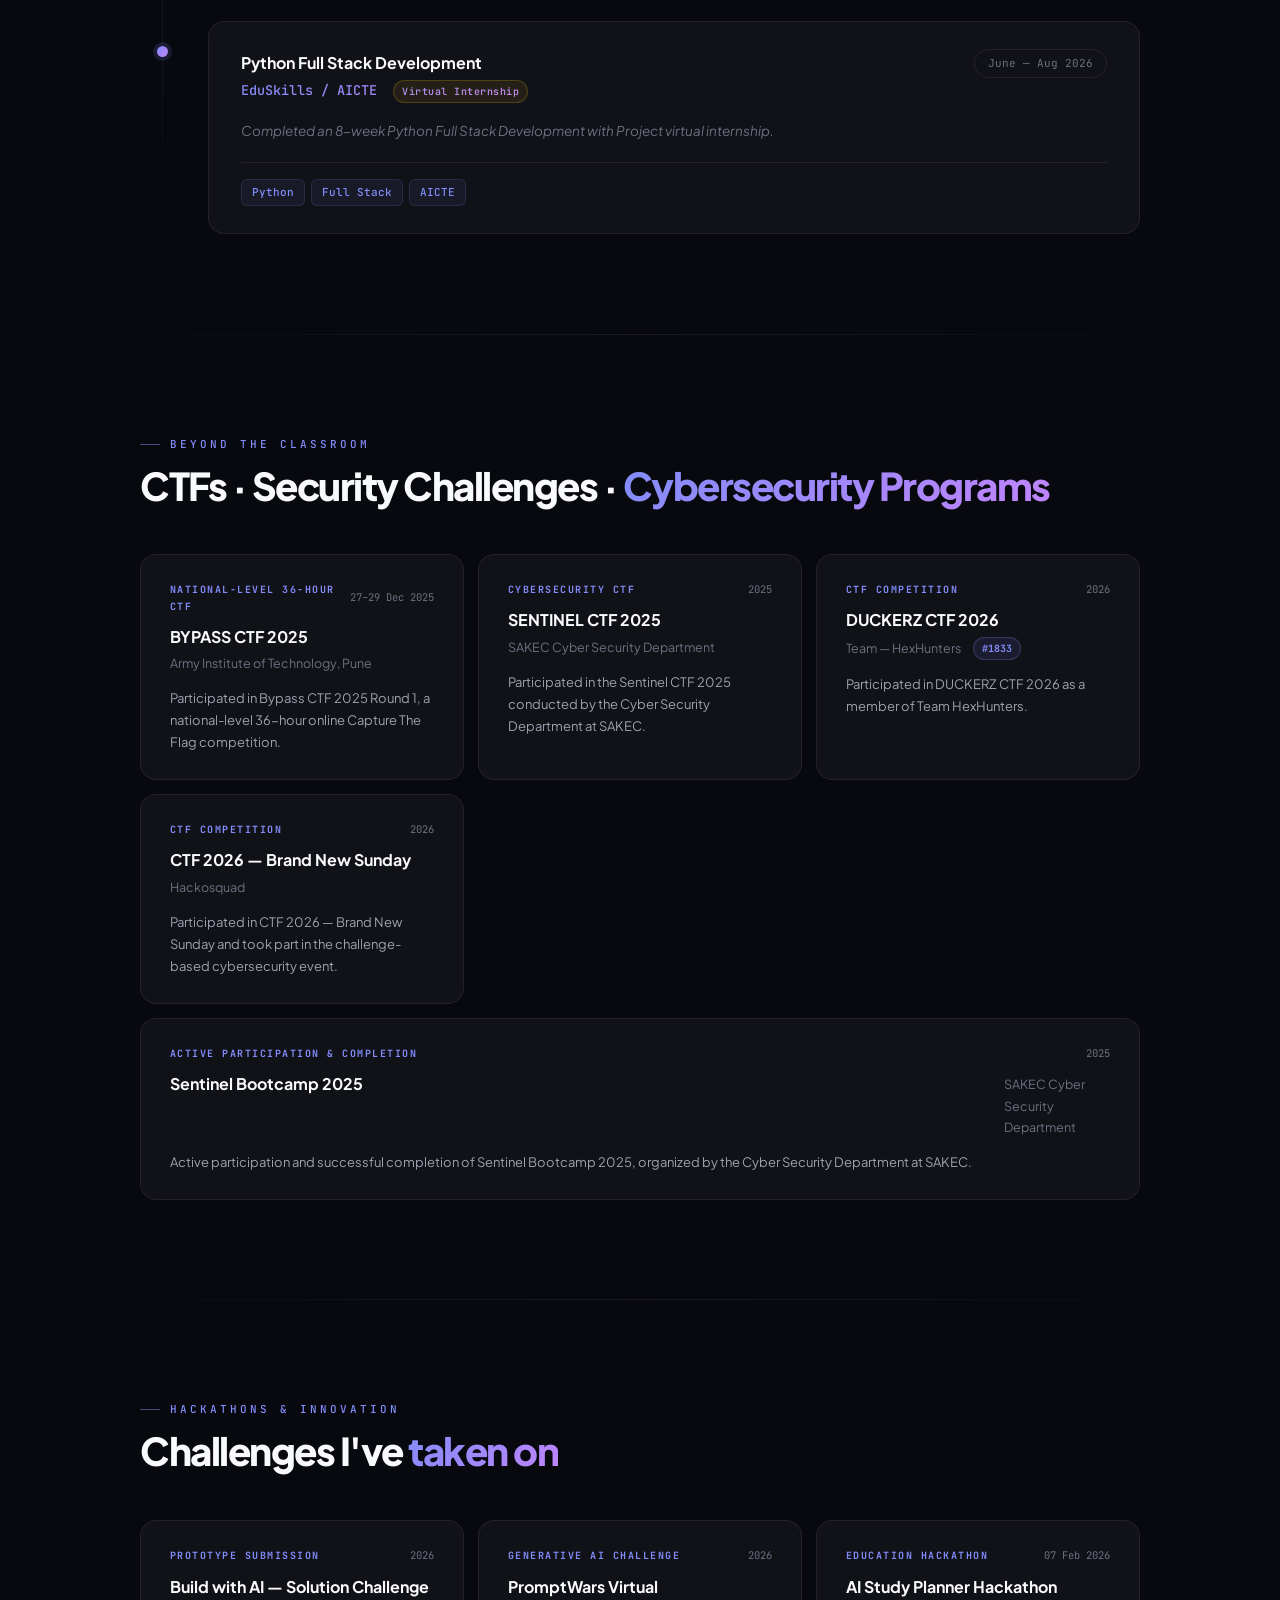
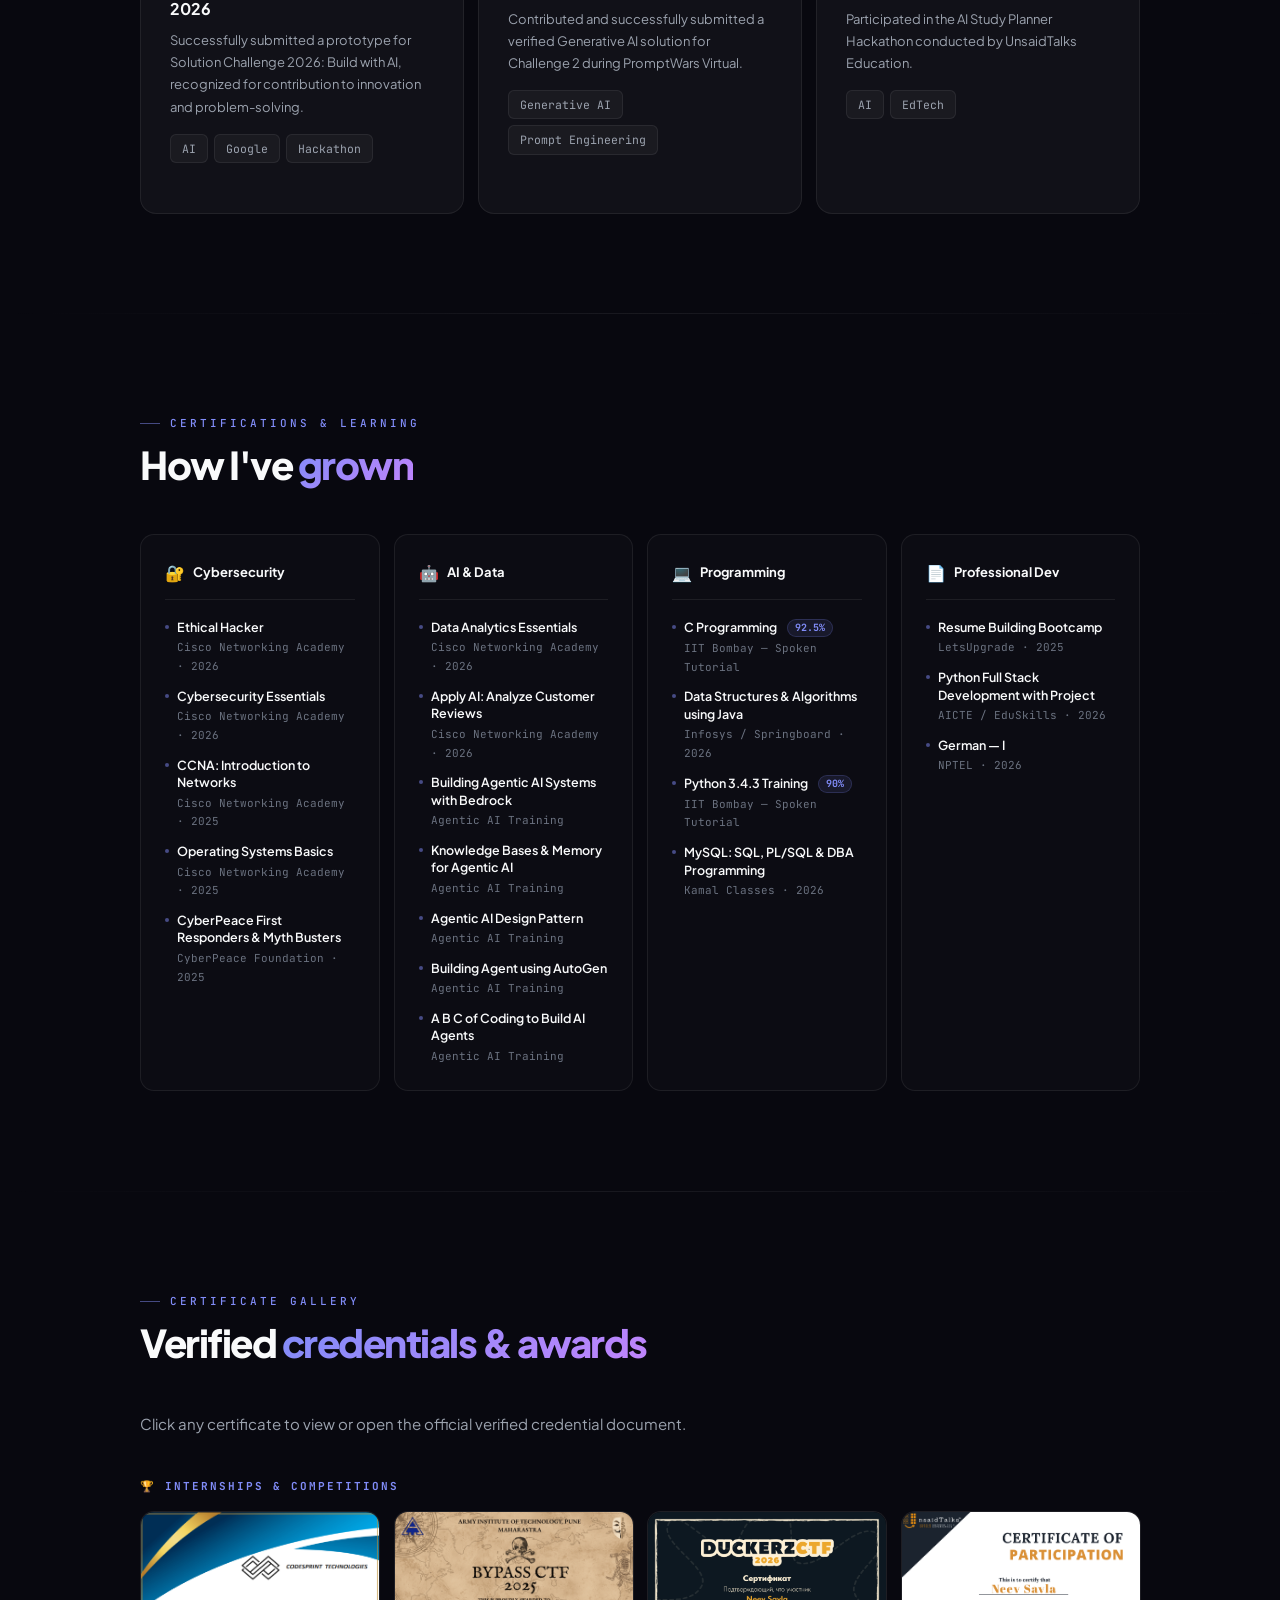
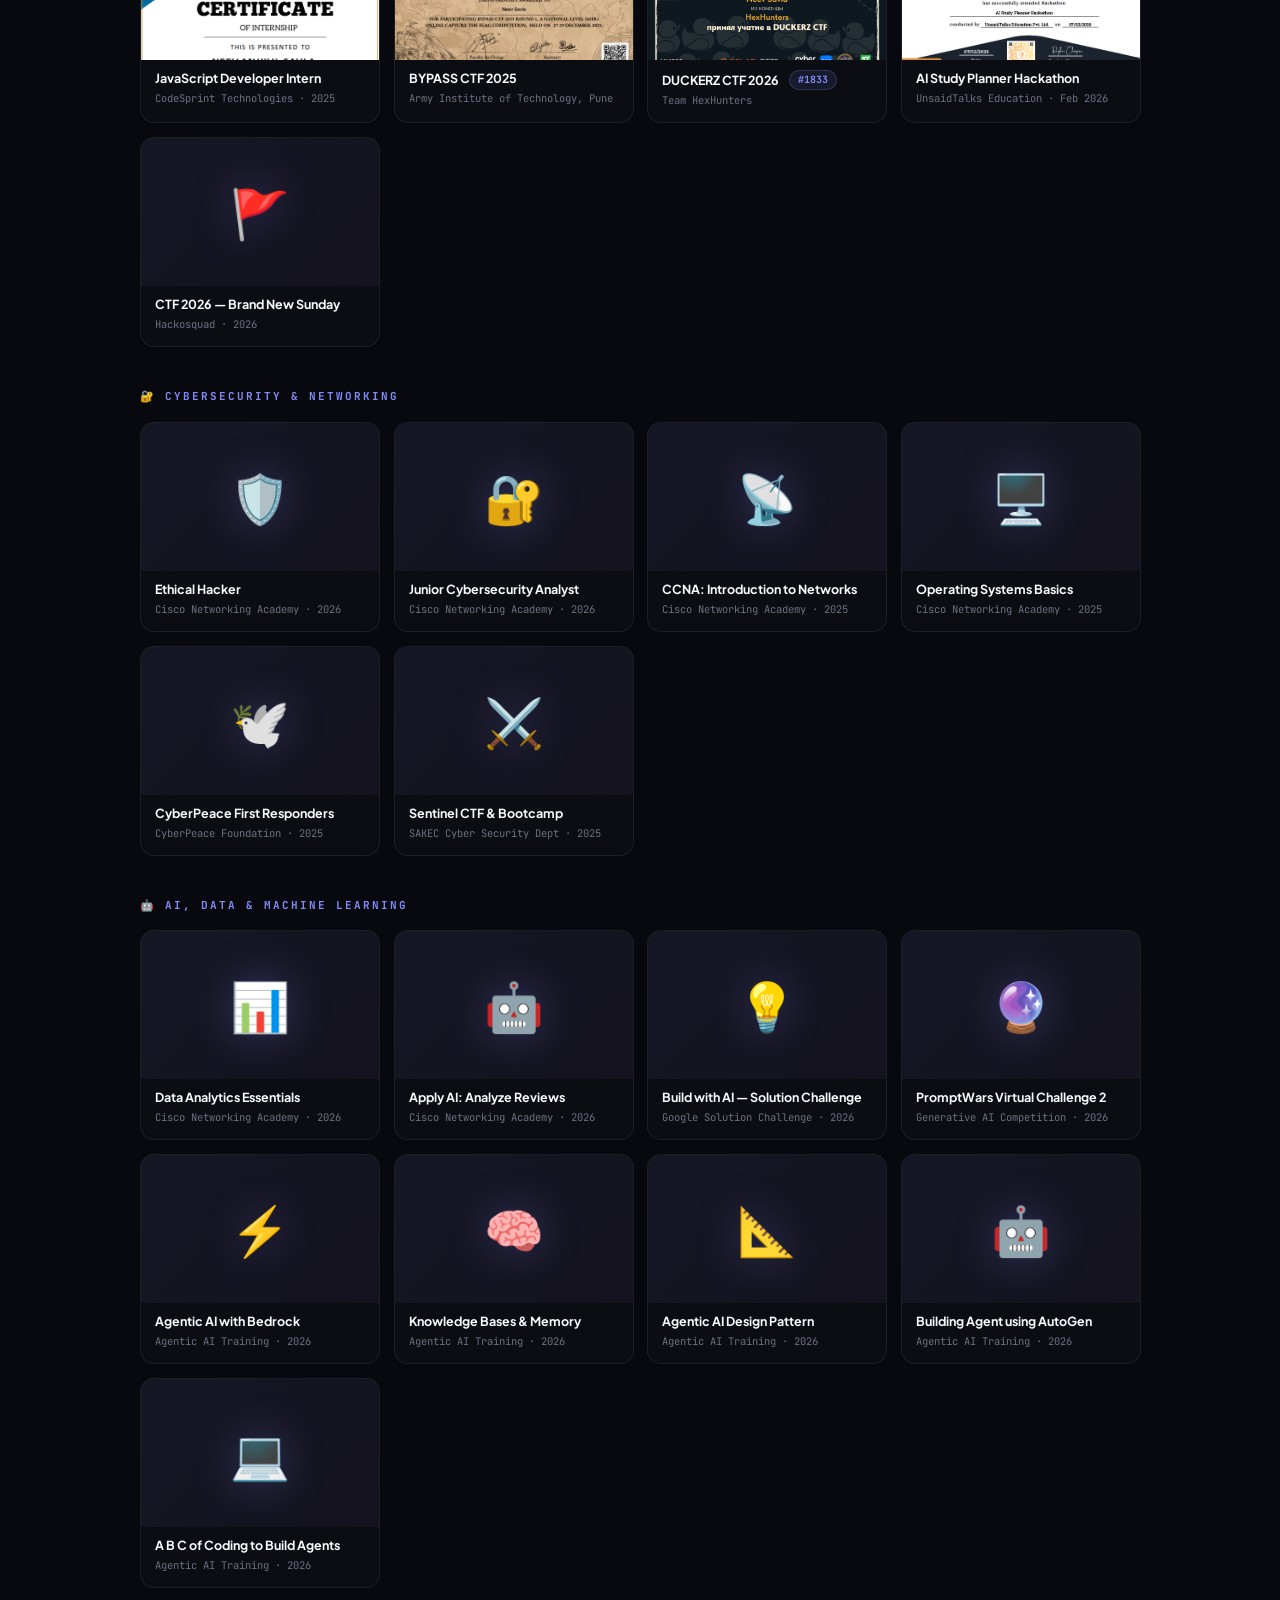
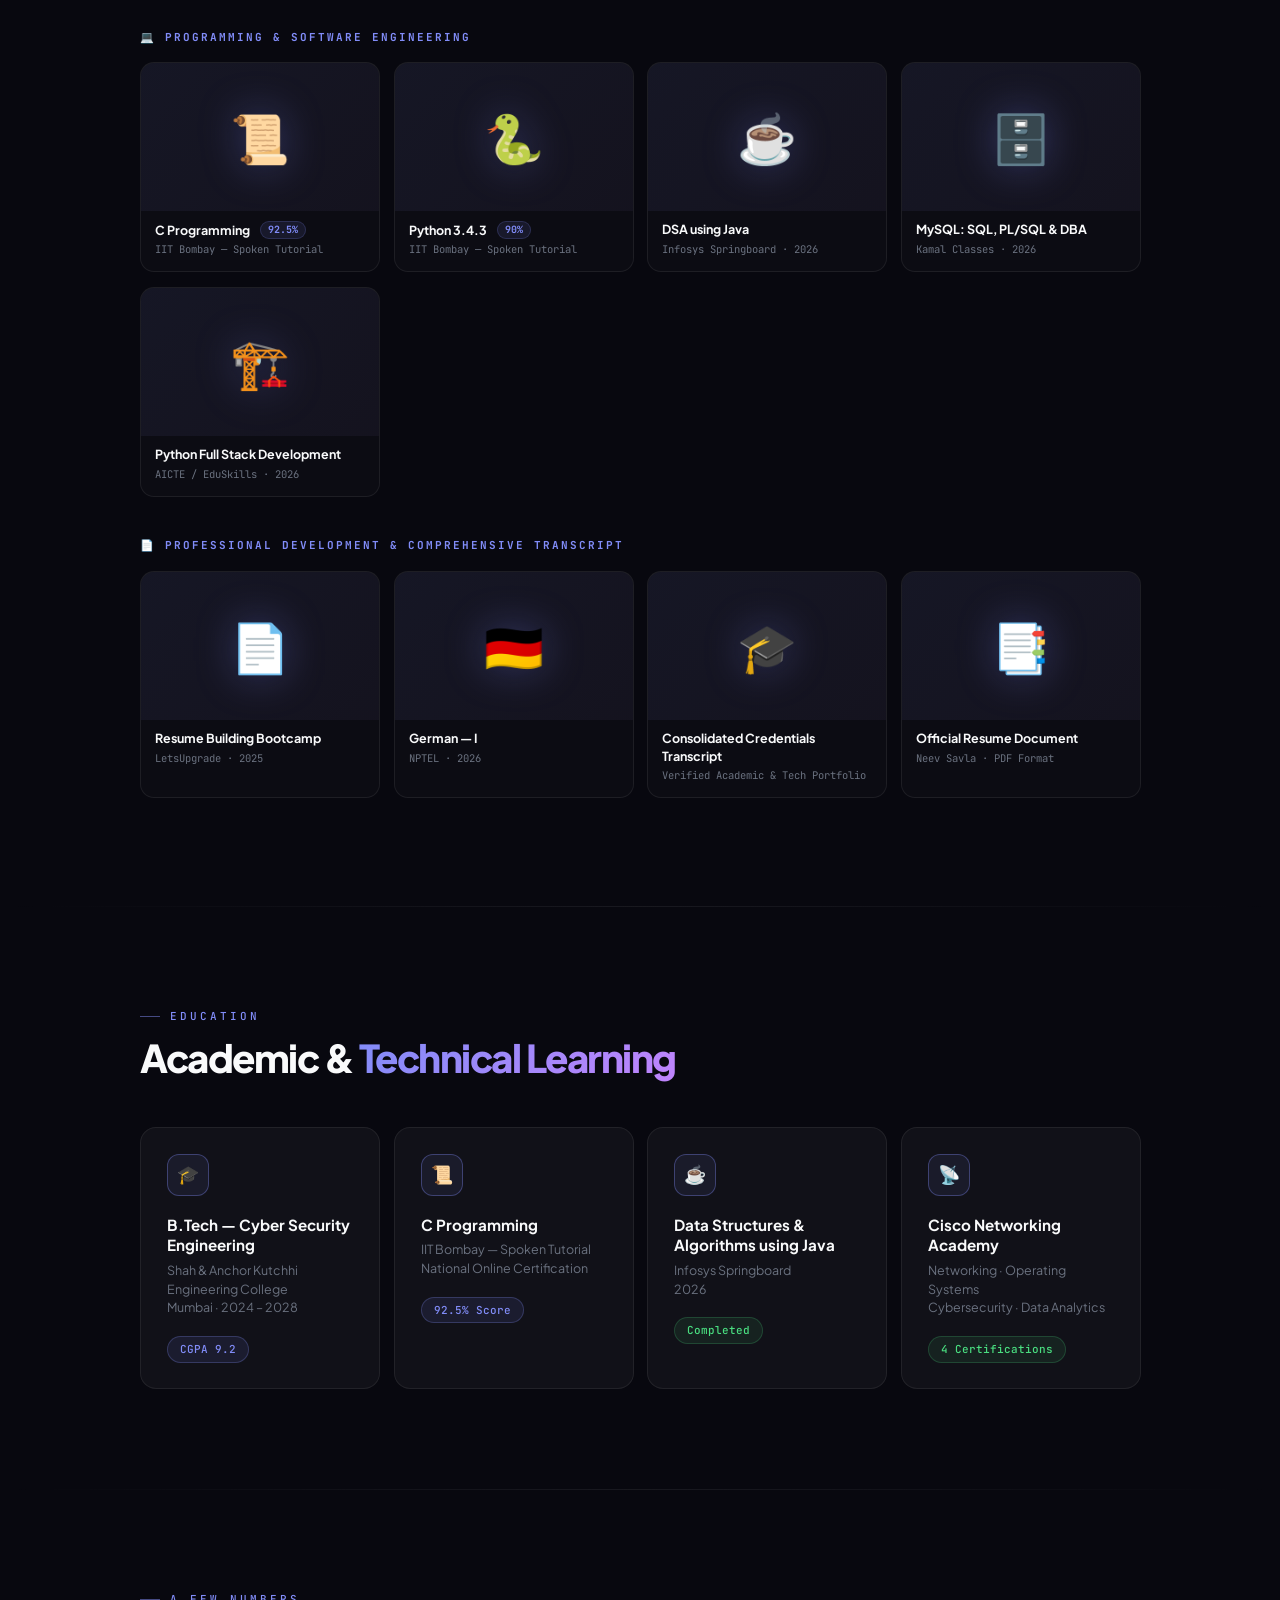
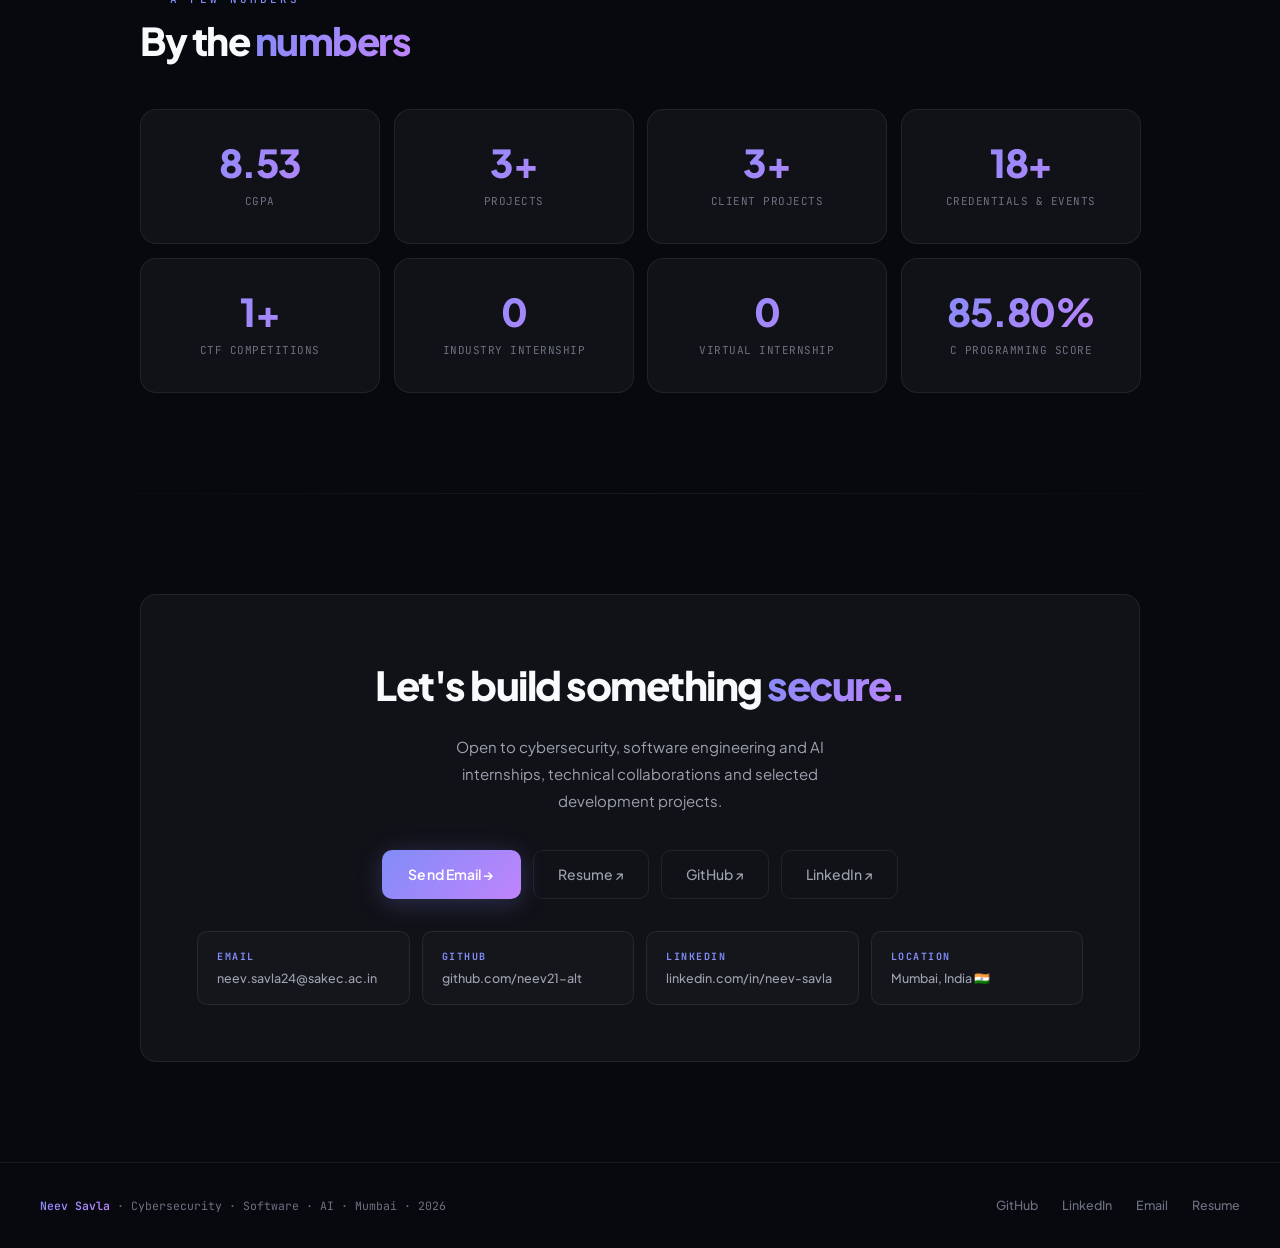
==== commit 8772e4dc: "Include all 29 certificate files in Certificate Gallery - Added every single certificate file (29/29" ====
--- a/index.html
+++ b/index.html
@@ -827,12 +827,12 @@
     <section>
       <div class="reveal">
         <div class="sec-eye">Certificate Gallery</div>
-        <div class="sec-head">Verified <span>credentials</span></div>
-      </div>
-      <p class="gallery-sub reveal">Click any certificate to view it in full. All credentials are verifiable.</p>
-
-      <!-- Category: Internship & Competitions -->
-      <div class="gallery-cat-label reveal">🏆 Internship &amp; Competitions</div>
+        <div class="sec-head">Verified <span>credentials &amp; awards</span></div>
+      </div>
+      <p class="gallery-sub reveal">Click any certificate to view or open the official verified credential document.</p>
+
+      <!-- Category 1: Internships & Competitions -->
+      <div class="gallery-cat-label reveal">🏆 Internships &amp; Competitions</div>
       <div class="cert-gallery-grid stagger reveal">
 
         <div class="cert-frame tilt" onclick="openLightbox('certificates/Screenshot 2026-01-12 214521.png', 'JavaScript Developer Intern — CodeSprint Technologies')" role="button" tabindex="0" aria-label="View CodeSprint internship certificate">
@@ -871,10 +871,19 @@
           <div class="cert-frame-issuer">UnsaidTalks Education · Feb 2026</div>
         </div>
 
-      </div>
-
-      <!-- Category: Cybersecurity -->
-      <div class="gallery-cat-label reveal">🔐 Cybersecurity</div>
+        <div class="cert-frame cert-frame-pdf tilt" onclick="window.open('certificates/NEEV-SAVLA-Participant-Certificate (1).pdf','_blank')" role="button" tabindex="0" aria-label="View Brand New Sunday CTF certificate">
+          <div class="cert-frame-img cert-pdf-preview">
+            <div class="cert-pdf-icon">🚩</div>
+            <div class="cert-frame-overlay"><span>📄 Open PDF</span></div>
+          </div>
+          <div class="cert-frame-label">CTF 2026 — Brand New Sunday</div>
+          <div class="cert-frame-issuer">Hackosquad · 2026</div>
+        </div>
+
+      </div>
+
+      <!-- Category 2: Cybersecurity & Networking -->
+      <div class="gallery-cat-label reveal">🔐 Cybersecurity &amp; Networking</div>
       <div class="cert-gallery-grid stagger reveal">
 
         <div class="cert-frame cert-frame-pdf tilt" onclick="window.open('certificates/Ethical_Hacker_certificate_neev-savla24-sakec-ac-in_db1b625c-9dd5-4fcd-ac95-44d6c68e4683.pdf','_blank')" role="button" tabindex="0" aria-label="View Ethical Hacker certificate">
@@ -886,7 +895,7 @@
           <div class="cert-frame-issuer">Cisco Networking Academy · 2026</div>
         </div>
 
-        <div class="cert-frame cert-frame-pdf tilt" onclick="window.open('certificates/Junior_Cybersecurity_Analyst_Career_Path_certificate_neev-savla24-sakec-ac-in_f20b97f2-199f-4302-80d9-a657120682e5 (1).pdf','_blank')" role="button" tabindex="0" aria-label="View Cybersecurity Essentials certificate">
+        <div class="cert-frame cert-frame-pdf tilt" onclick="window.open('certificates/Junior_Cybersecurity_Analyst_Career_Path_certificate_neev-savla24-sakec-ac-in_f20b97f2-199f-4302-80d9-a657120682e5 (1).pdf','_blank')" role="button" tabindex="0" aria-label="View Junior Cybersecurity Analyst certificate">
           <div class="cert-frame-img cert-pdf-preview">
             <div class="cert-pdf-icon">🔐</div>
             <div class="cert-frame-overlay"><span>📄 Open PDF</span></div>
@@ -913,10 +922,28 @@
           <div class="cert-frame-issuer">Cisco Networking Academy · 2025</div>
         </div>
 
-      </div>
-
-      <!-- Category: AI & Data -->
-      <div class="gallery-cat-label reveal">🤖 AI &amp; Data</div>
+        <div class="cert-frame cert-frame-pdf tilt" onclick="window.open('certificates/5a3bc289-0943-4abf-a0db-25d0d99f767b.pdf','_blank')" role="button" tabindex="0" aria-label="View CyberPeace certificate">
+          <div class="cert-frame-img cert-pdf-preview">
+            <div class="cert-pdf-icon">🕊️</div>
+            <div class="cert-frame-overlay"><span>📄 Open PDF</span></div>
+          </div>
+          <div class="cert-frame-label">CyberPeace First Responders</div>
+          <div class="cert-frame-issuer">CyberPeace Foundation · 2025</div>
+        </div>
+
+        <div class="cert-frame cert-frame-pdf tilt" onclick="window.open('certificates/ab5aa2b9-f626-47fb-8ec9-258f35e61ee2.pdf','_blank')" role="button" tabindex="0" aria-label="View Sentinel CTF Bootcamp certificate">
+          <div class="cert-frame-img cert-pdf-preview">
+            <div class="cert-pdf-icon">⚔️</div>
+            <div class="cert-frame-overlay"><span>📄 Open PDF</span></div>
+          </div>
+          <div class="cert-frame-label">Sentinel CTF &amp; Bootcamp</div>
+          <div class="cert-frame-issuer">SAKEC Cyber Security Dept · 2025</div>
+        </div>
+
+      </div>
+
+      <!-- Category 3: AI, Data & Machine Learning -->
+      <div class="gallery-cat-label reveal">🤖 AI, Data &amp; Machine Learning</div>
       <div class="cert-gallery-grid stagger reveal">
 
         <div class="cert-frame cert-frame-pdf tilt" onclick="window.open('certificates/Data_Analytics_Essentials_certificate_neev-savla.pdf','_blank')" role="button" tabindex="0" aria-label="View Data Analytics certificate">
@@ -933,32 +960,77 @@
             <div class="cert-pdf-icon">🤖</div>
             <div class="cert-frame-overlay"><span>📄 Open PDF</span></div>
           </div>
-          <div class="cert-frame-label">Apply AI: Analyze Customer Reviews</div>
+          <div class="cert-frame-label">Apply AI: Analyze Reviews</div>
           <div class="cert-frame-issuer">Cisco Networking Academy · 2026</div>
         </div>
 
-        <div class="cert-frame cert-frame-pdf tilt" onclick="window.open('certificates/2026H2S05PWVCHL2-A01073.pdf','_blank')" role="button" tabindex="0" aria-label="View Agentic AI certificate">
+        <div class="cert-frame cert-frame-pdf tilt" onclick="window.open('certificates/2026H2S07SCBWAI-PS10202.pdf','_blank')" role="button" tabindex="0" aria-label="View Build with AI Challenge certificate">
+          <div class="cert-frame-img cert-pdf-preview">
+            <div class="cert-pdf-icon">💡</div>
+            <div class="cert-frame-overlay"><span>📄 Open PDF</span></div>
+          </div>
+          <div class="cert-frame-label">Build with AI — Solution Challenge</div>
+          <div class="cert-frame-issuer">Google Solution Challenge · 2026</div>
+        </div>
+
+        <div class="cert-frame cert-frame-pdf tilt" onclick="window.open('certificates/2026H2S05PWVCHL2-A01073.pdf','_blank')" role="button" tabindex="0" aria-label="View PromptWars certificate">
+          <div class="cert-frame-img cert-pdf-preview">
+            <div class="cert-pdf-icon">🔮</div>
+            <div class="cert-frame-overlay"><span>📄 Open PDF</span></div>
+          </div>
+          <div class="cert-frame-label">PromptWars Virtual Challenge 2</div>
+          <div class="cert-frame-issuer">Generative AI Competition · 2026</div>
+        </div>
+
+        <div class="cert-frame cert-frame-pdf tilt" onclick="window.open('certificates/Neev savla - 2026-02-01.pdf','_blank')" role="button" tabindex="0" aria-label="View Bedrock AI Agent certificate">
           <div class="cert-frame-img cert-pdf-preview">
             <div class="cert-pdf-icon">⚡</div>
             <div class="cert-frame-overlay"><span>📄 Open PDF</span></div>
           </div>
-          <div class="cert-frame-label">Agentic AI Training</div>
-          <div class="cert-frame-issuer">Building Agentic AI Systems · 2026</div>
-        </div>
-
-        <div class="cert-frame cert-frame-pdf tilt" onclick="window.open('certificates/2026H2S07SCBWAI-PS10202.pdf','_blank')" role="button" tabindex="0" aria-label="View Agentic AI certificate 2">
+          <div class="cert-frame-label">Agentic AI with Bedrock</div>
+          <div class="cert-frame-issuer">Agentic AI Training · 2026</div>
+        </div>
+
+        <div class="cert-frame cert-frame-pdf tilt" onclick="window.open('certificates/Neev savla - 2026-02-01 (1).pdf','_blank')" role="button" tabindex="0" aria-label="View Knowledge Bases AI certificate">
           <div class="cert-frame-img cert-pdf-preview">
             <div class="cert-pdf-icon">🧠</div>
             <div class="cert-frame-overlay"><span>📄 Open PDF</span></div>
           </div>
-          <div class="cert-frame-label">Agentic AI — AutoGen &amp; Patterns</div>
+          <div class="cert-frame-label">Knowledge Bases &amp; Memory</div>
           <div class="cert-frame-issuer">Agentic AI Training · 2026</div>
         </div>
 
-      </div>
-
-      <!-- Category: Programming -->
-      <div class="gallery-cat-label reveal">💻 Programming &amp; Professional</div>
+        <div class="cert-frame cert-frame-pdf tilt" onclick="window.open('certificates/Neev savla - 2026-02-01 (2).pdf','_blank')" role="button" tabindex="0" aria-label="View Agentic AI Design Pattern certificate">
+          <div class="cert-frame-img cert-pdf-preview">
+            <div class="cert-pdf-icon">📐</div>
+            <div class="cert-frame-overlay"><span>📄 Open PDF</span></div>
+          </div>
+          <div class="cert-frame-label">Agentic AI Design Pattern</div>
+          <div class="cert-frame-issuer">Agentic AI Training · 2026</div>
+        </div>
+
+        <div class="cert-frame cert-frame-pdf tilt" onclick="window.open('certificates/Neev savla - 2026-02-01 (3).pdf','_blank')" role="button" tabindex="0" aria-label="View AutoGen certificate">
+          <div class="cert-frame-img cert-pdf-preview">
+            <div class="cert-pdf-icon">🤖</div>
+            <div class="cert-frame-overlay"><span>📄 Open PDF</span></div>
+          </div>
+          <div class="cert-frame-label">Building Agent using AutoGen</div>
+          <div class="cert-frame-issuer">Agentic AI Training · 2026</div>
+        </div>
+
+        <div class="cert-frame cert-frame-pdf tilt" onclick="window.open('certificates/Neev savla - 2026-02-01 (4).pdf','_blank')" role="button" tabindex="0" aria-label="View ABC of Coding AI certificate">
+          <div class="cert-frame-img cert-pdf-preview">
+            <div class="cert-pdf-icon">💻</div>
+            <div class="cert-frame-overlay"><span>📄 Open PDF</span></div>
+          </div>
+          <div class="cert-frame-label">A B C of Coding to Build Agents</div>
+          <div class="cert-frame-issuer">Agentic AI Training · 2026</div>
+        </div>
+
+      </div>
+
+      <!-- Category 4: Programming & Software Engineering -->
+      <div class="gallery-cat-label reveal">💻 Programming &amp; Software Engineering</div>
       <div class="cert-gallery-grid stagger reveal">
 
         <div class="cert-frame cert-frame-pdf tilt" onclick="window.open('certificates/101 Neev Mukul Savla.pdf','_blank')" role="button" tabindex="0" aria-label="View C Programming certificate">
@@ -975,8 +1047,26 @@
             <div class="cert-pdf-icon">🐍</div>
             <div class="cert-frame-overlay"><span>📄 Open PDF</span></div>
           </div>
-          <div class="cert-frame-label">Python 3.4.3 Training &nbsp;<span class="cert-score">90%</span></div>
+          <div class="cert-frame-label">Python 3.4.3 &nbsp;<span class="cert-score">90%</span></div>
           <div class="cert-frame-issuer">IIT Bombay — Spoken Tutorial</div>
+        </div>
+
+        <div class="cert-frame cert-frame-pdf tilt" onclick="window.open('certificates/Neev_Savla.pdf','_blank')" role="button" tabindex="0" aria-label="View Java DSA certificate">
+          <div class="cert-frame-img cert-pdf-preview">
+            <div class="cert-pdf-icon">☕</div>
+            <div class="cert-frame-overlay"><span>📄 Open PDF</span></div>
+          </div>
+          <div class="cert-frame-label">DSA using Java</div>
+          <div class="cert-frame-issuer">Infosys Springboard · 2026</div>
+        </div>
+
+        <div class="cert-frame cert-frame-pdf tilt" onclick="window.open('certificates/Neev_Savla (1).pdf','_blank')" role="button" tabindex="0" aria-label="View MySQL Database certificate">
+          <div class="cert-frame-img cert-pdf-preview">
+            <div class="cert-pdf-icon">🗄️</div>
+            <div class="cert-frame-overlay"><span>📄 Open PDF</span></div>
+          </div>
+          <div class="cert-frame-label">MySQL: SQL, PL/SQL &amp; DBA</div>
+          <div class="cert-frame-issuer">Kamal Classes · 2026</div>
         </div>
 
         <div class="cert-frame cert-frame-pdf tilt" onclick="window.open('certificates/Python Full Stack Development With Project Virtual Internship.pdf','_blank')" role="button" tabindex="0" aria-label="View Python Full Stack certificate">
@@ -988,6 +1078,12 @@
           <div class="cert-frame-issuer">AICTE / EduSkills · 2026</div>
         </div>
 
+      </div>
+
+      <!-- Category 5: Professional Development & Transcripts -->
+      <div class="gallery-cat-label reveal">📄 Professional Development &amp; Comprehensive Transcript</div>
+      <div class="cert-gallery-grid stagger reveal">
+
         <div class="cert-frame cert-frame-pdf tilt" onclick="window.open('certificates/LUERBOCT125215.pdf','_blank')" role="button" tabindex="0" aria-label="View LetsUpgrade certificate">
           <div class="cert-frame-img cert-pdf-preview">
             <div class="cert-pdf-icon">📄</div>
@@ -995,6 +1091,33 @@
           </div>
           <div class="cert-frame-label">Resume Building Bootcamp</div>
           <div class="cert-frame-issuer">LetsUpgrade · 2025</div>
+        </div>
+
+        <div class="cert-frame cert-frame-pdf tilt" onclick="window.open('certificates/NOC26HS78S26130233004710454.pdf','_blank')" role="button" tabindex="0" aria-label="View German NPTEL certificate">
+          <div class="cert-frame-img cert-pdf-preview">
+            <div class="cert-pdf-icon">🇩🇪</div>
+            <div class="cert-frame-overlay"><span>📄 Open PDF</span></div>
+          </div>
+          <div class="cert-frame-label">German — I</div>
+          <div class="cert-frame-issuer">NPTEL · 2026</div>
+        </div>
+
+        <div class="cert-frame cert-frame-pdf tilt" onclick="window.open('certificates/Neev_certificate.pdf','_blank')" role="button" tabindex="0" aria-label="View Consolidated Credentials transcript">
+          <div class="cert-frame-img cert-pdf-preview">
+            <div class="cert-pdf-icon">🎓</div>
+            <div class="cert-frame-overlay"><span>📄 Open PDF</span></div>
+          </div>
+          <div class="cert-frame-label">Consolidated Credentials Transcript</div>
+          <div class="cert-frame-issuer">Verified Academic &amp; Tech Portfolio</div>
+        </div>
+
+        <div class="cert-frame cert-frame-pdf tilt" onclick="window.open('certificates/Neev Savla Resume.pdf','_blank')" role="button" tabindex="0" aria-label="View Official Resume PDF">
+          <div class="cert-frame-img cert-pdf-preview">
+            <div class="cert-pdf-icon">📑</div>
+            <div class="cert-frame-overlay"><span>📄 Open PDF</span></div>
+          </div>
+          <div class="cert-frame-label">Official Resume Document</div>
+          <div class="cert-frame-issuer">Neev Savla · PDF Format</div>
         </div>
 
       </div>
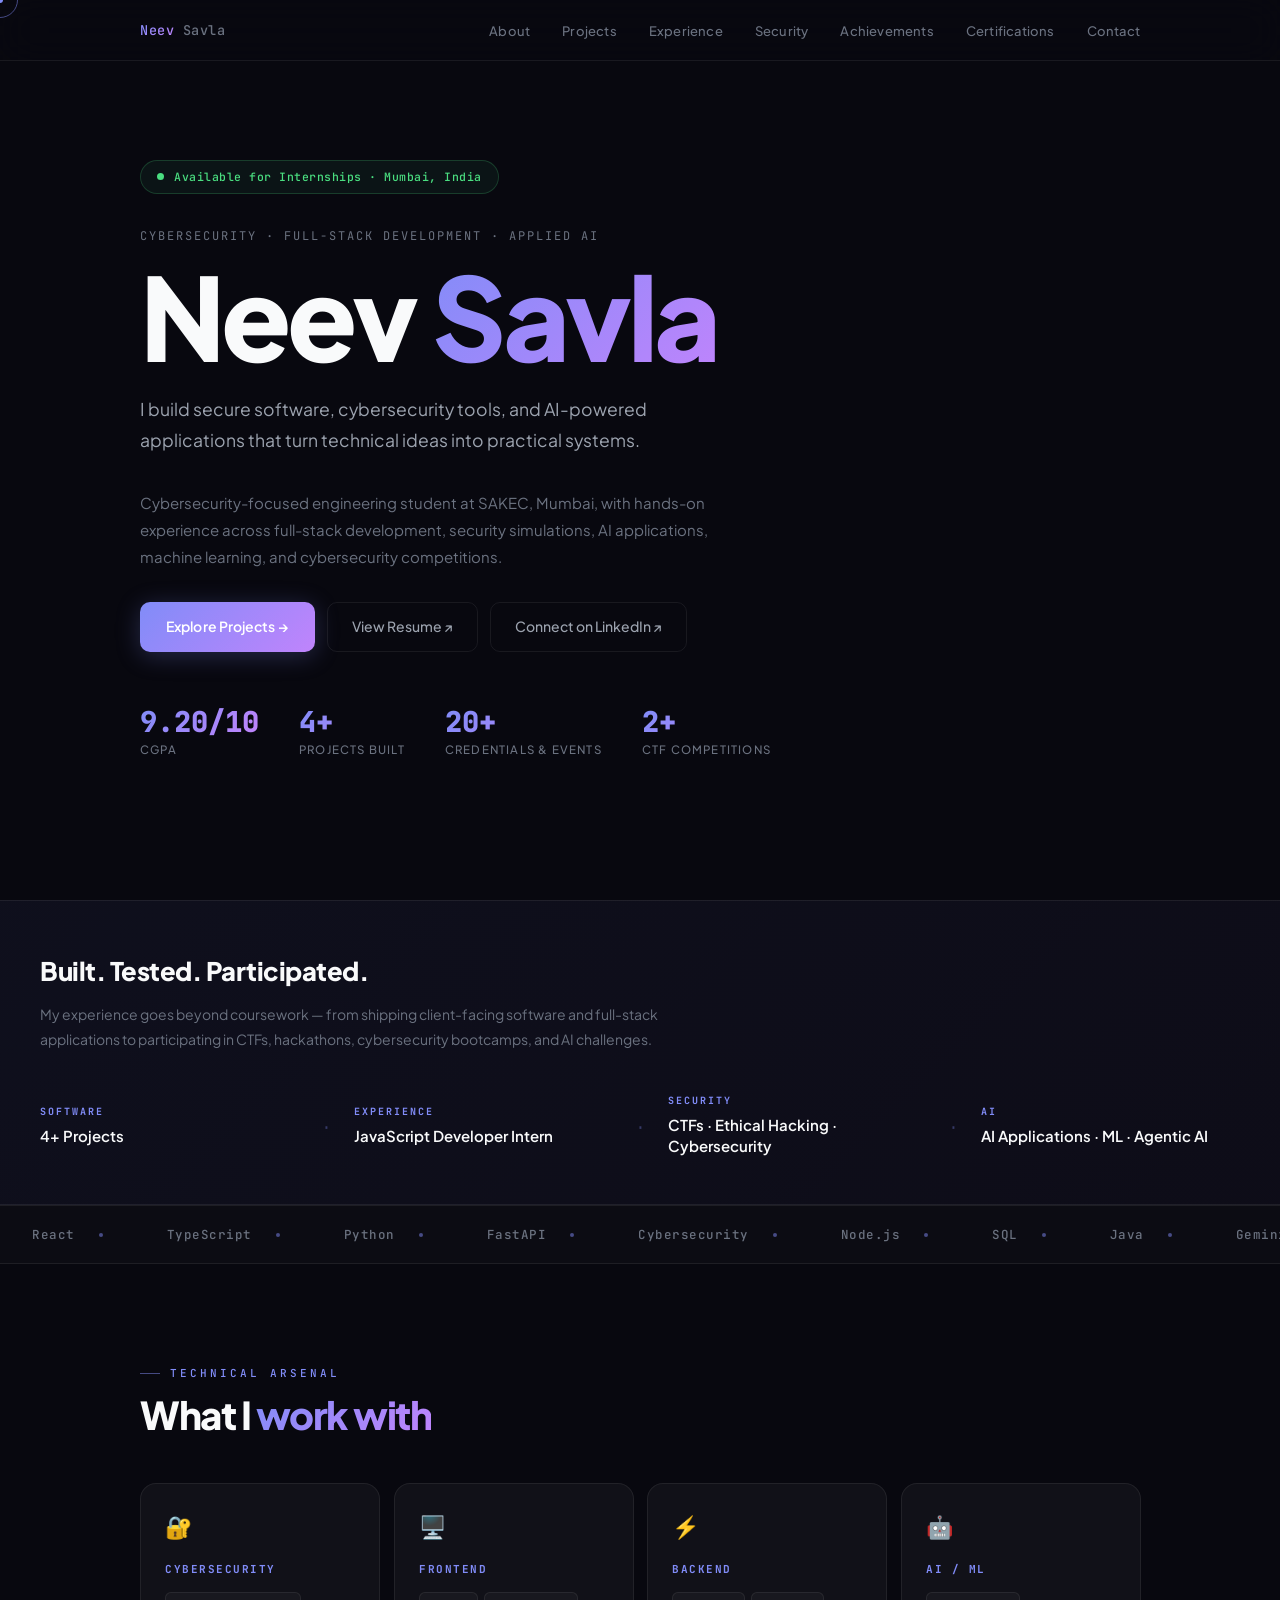
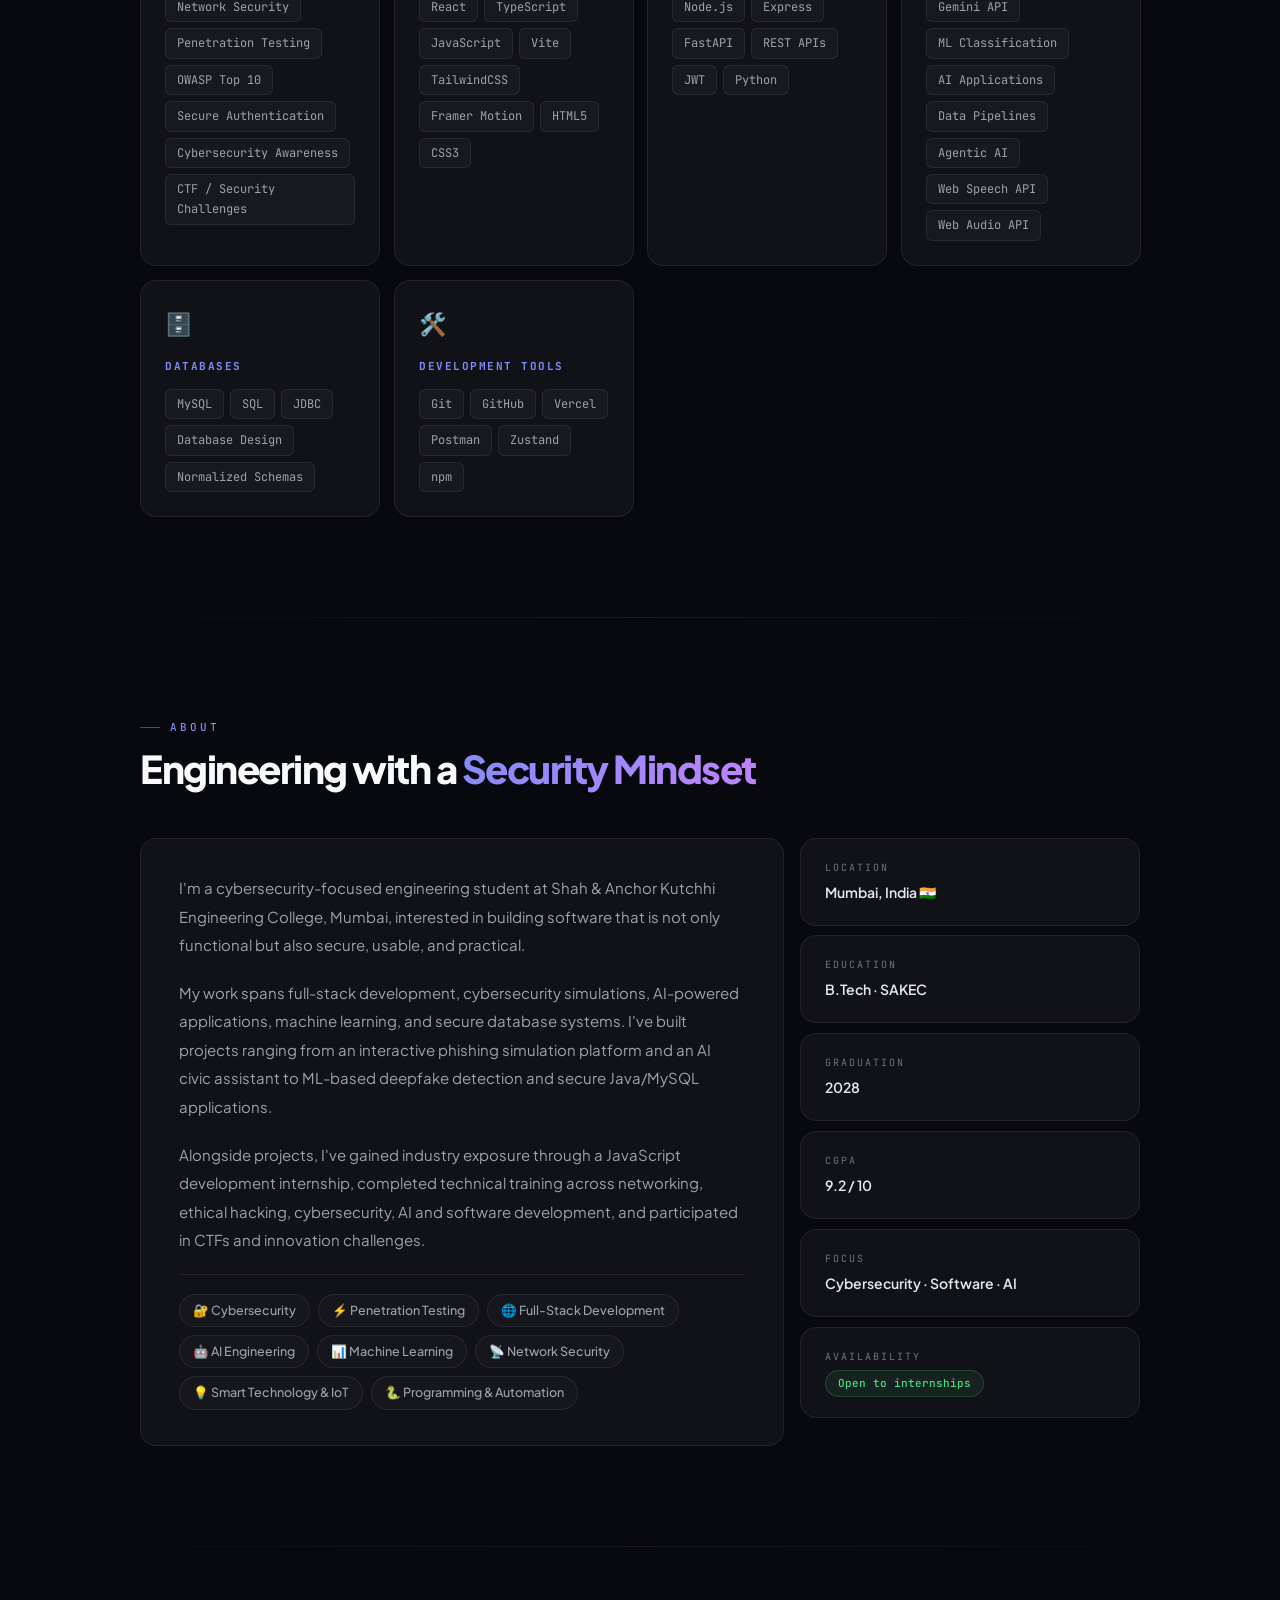
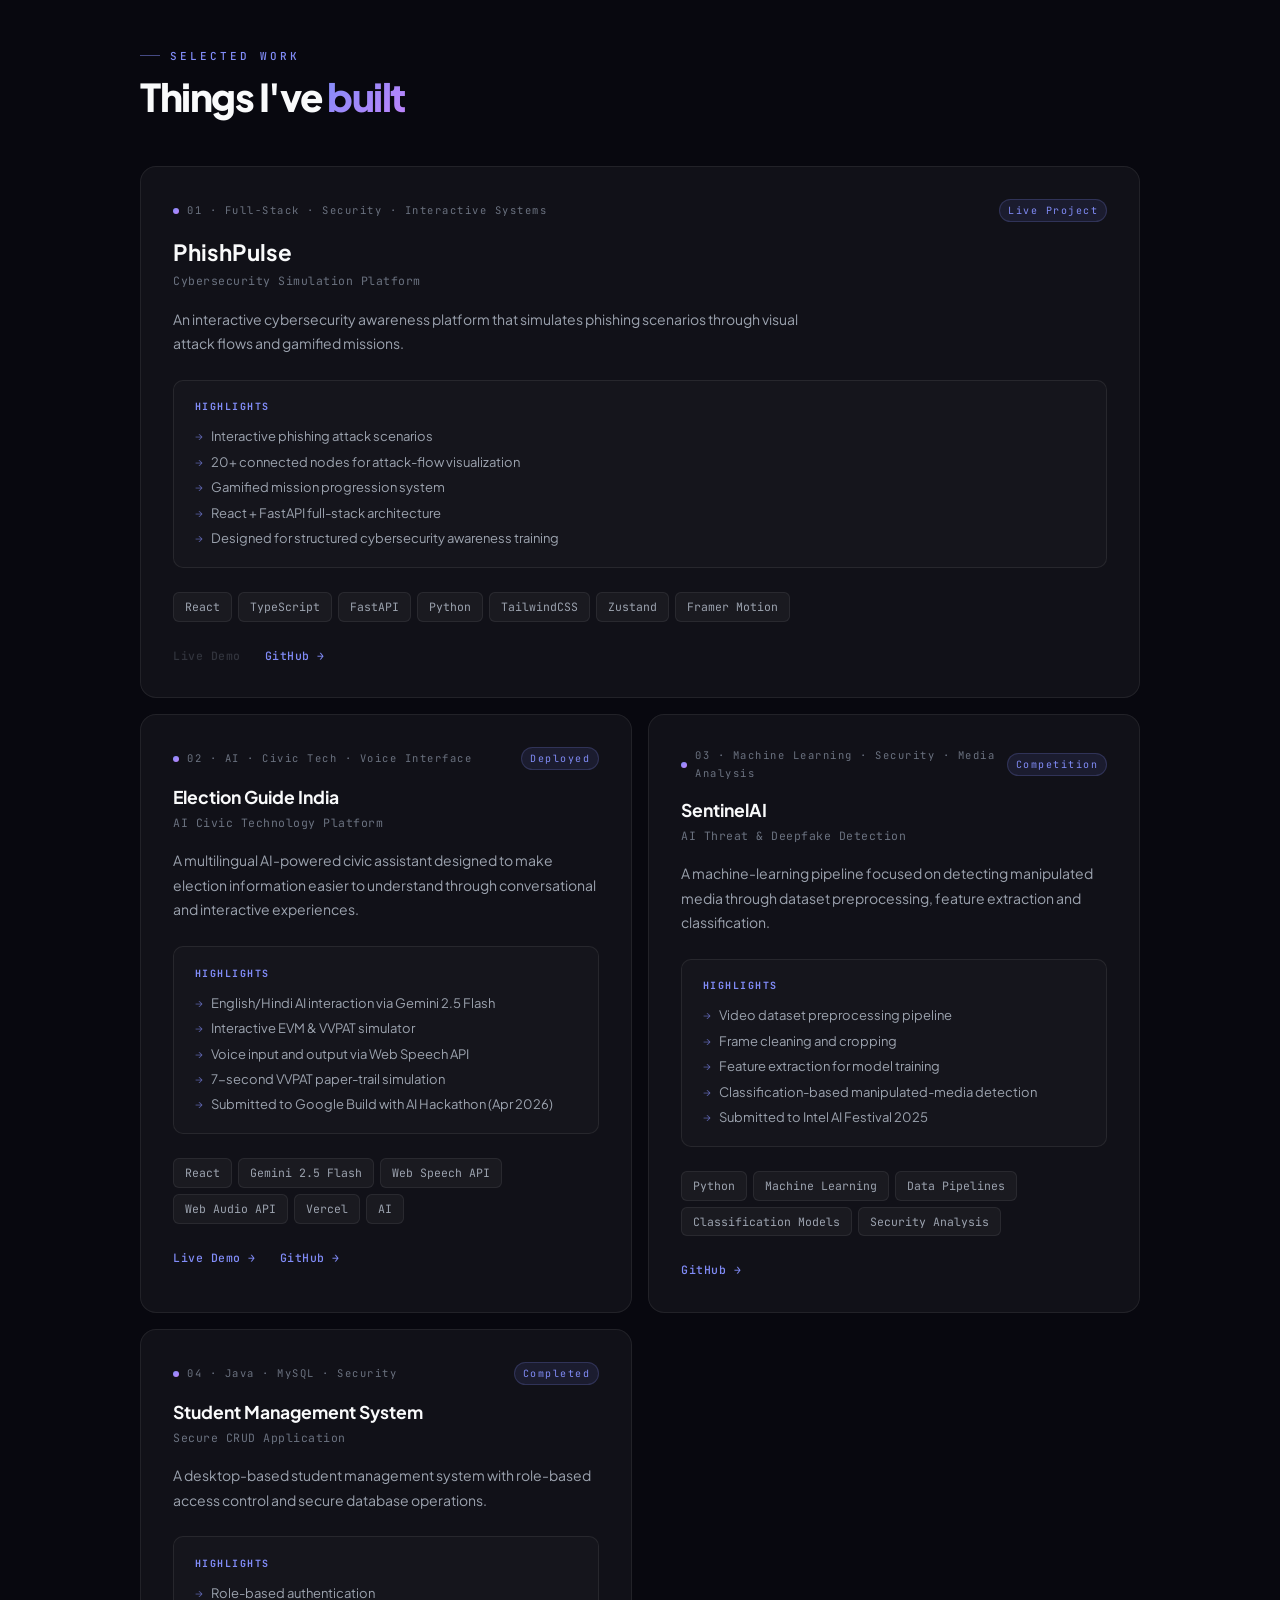
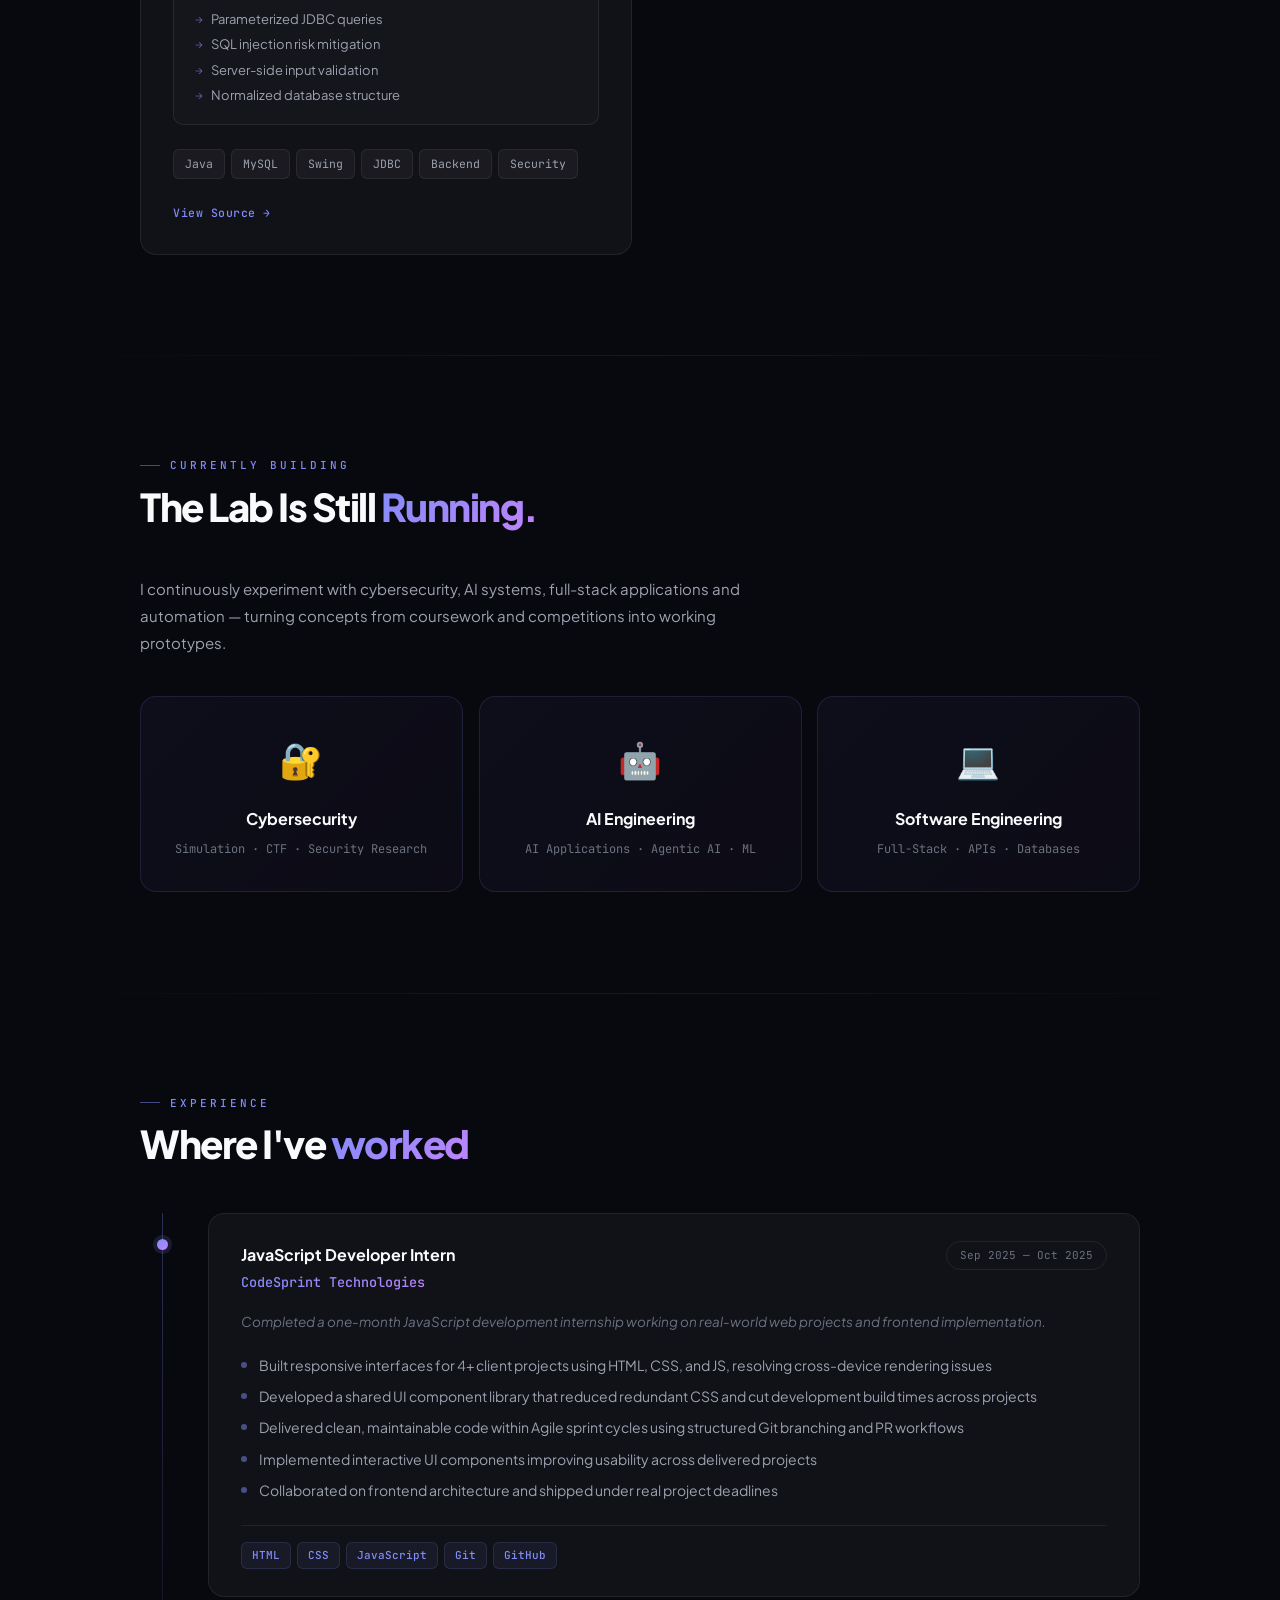
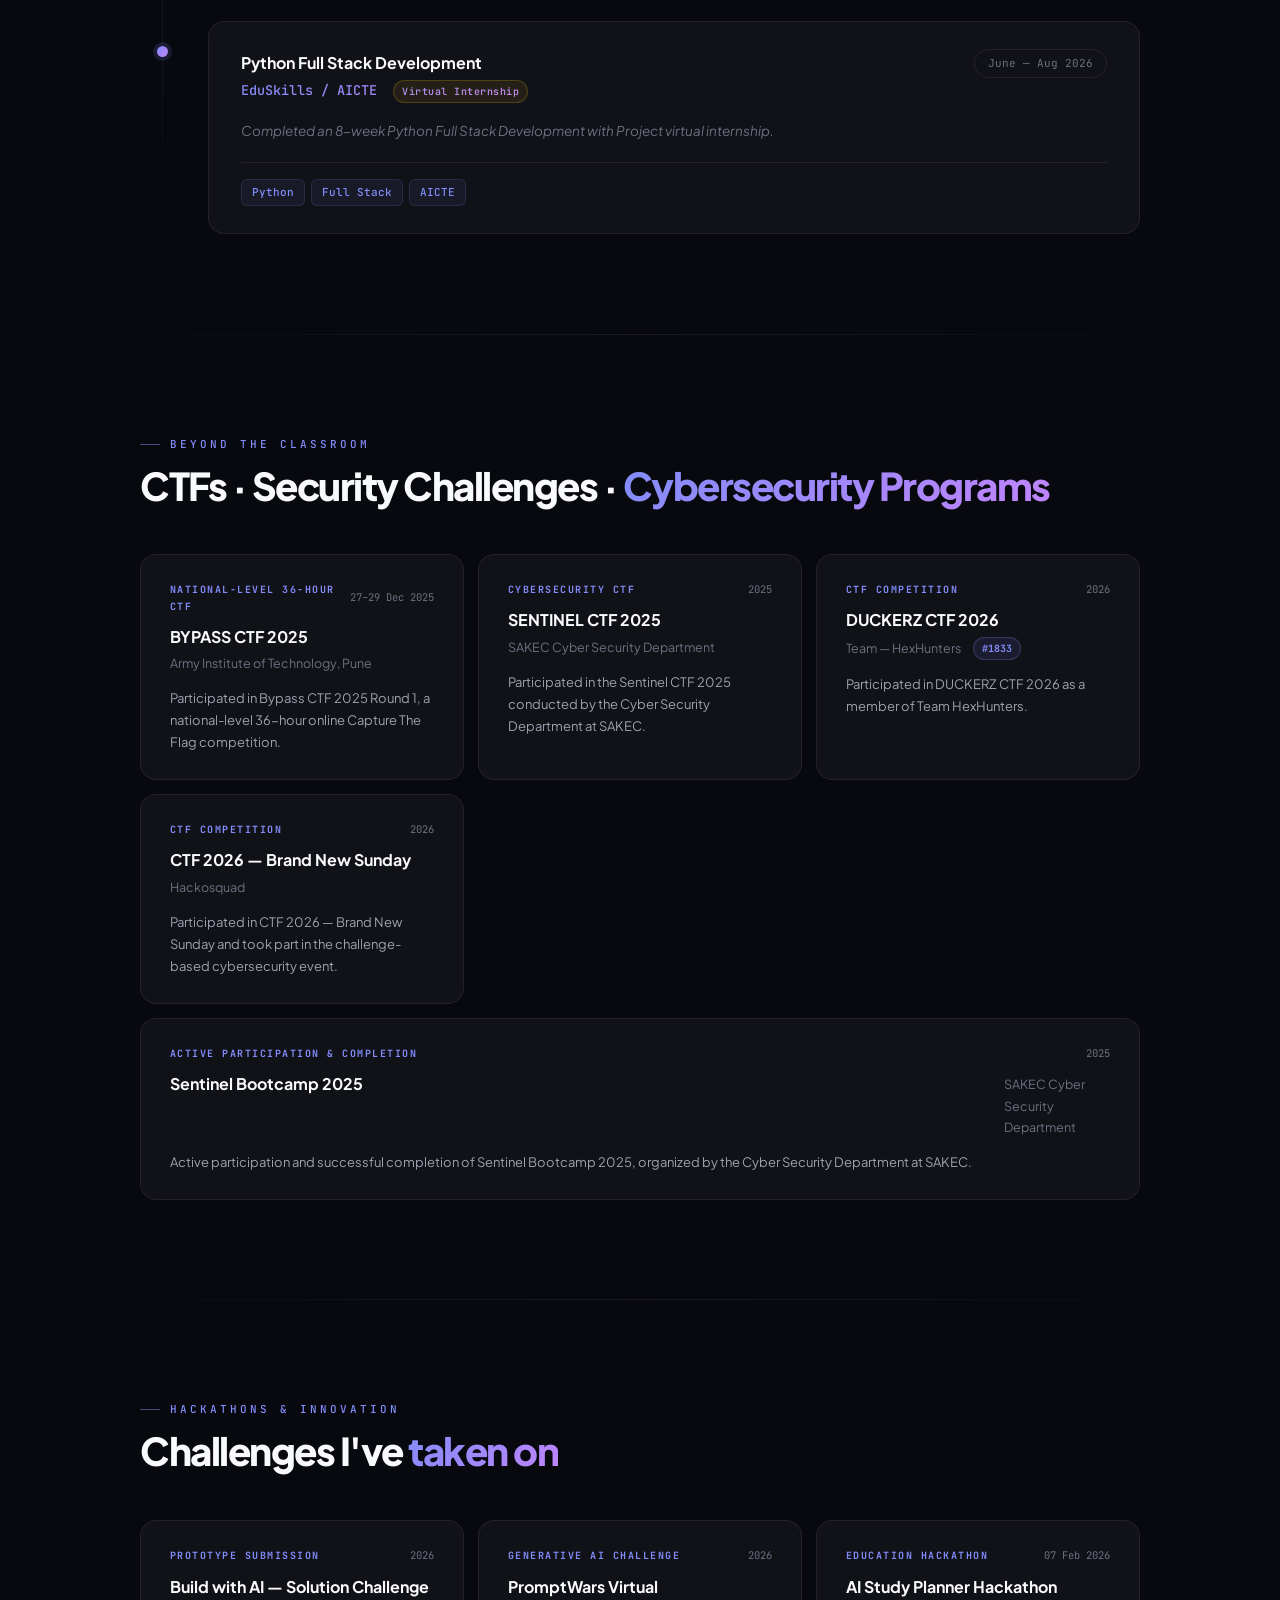
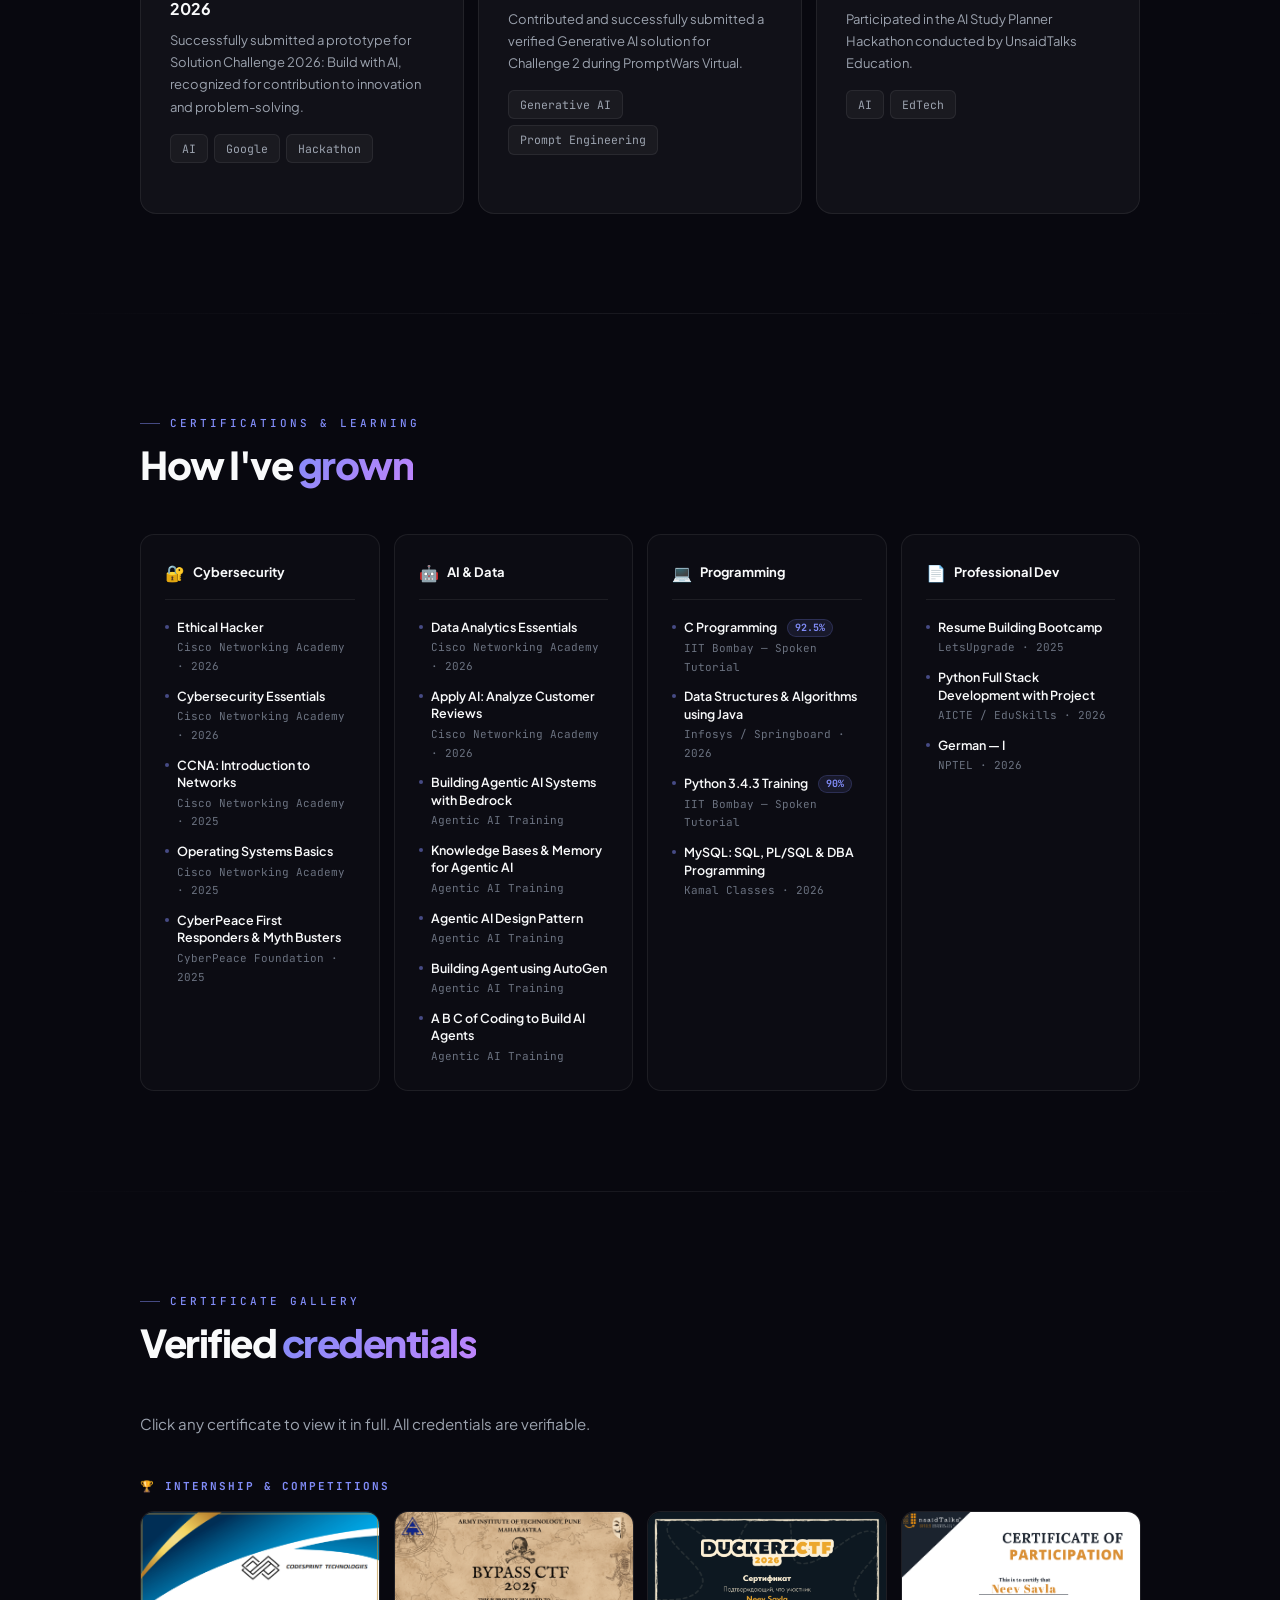
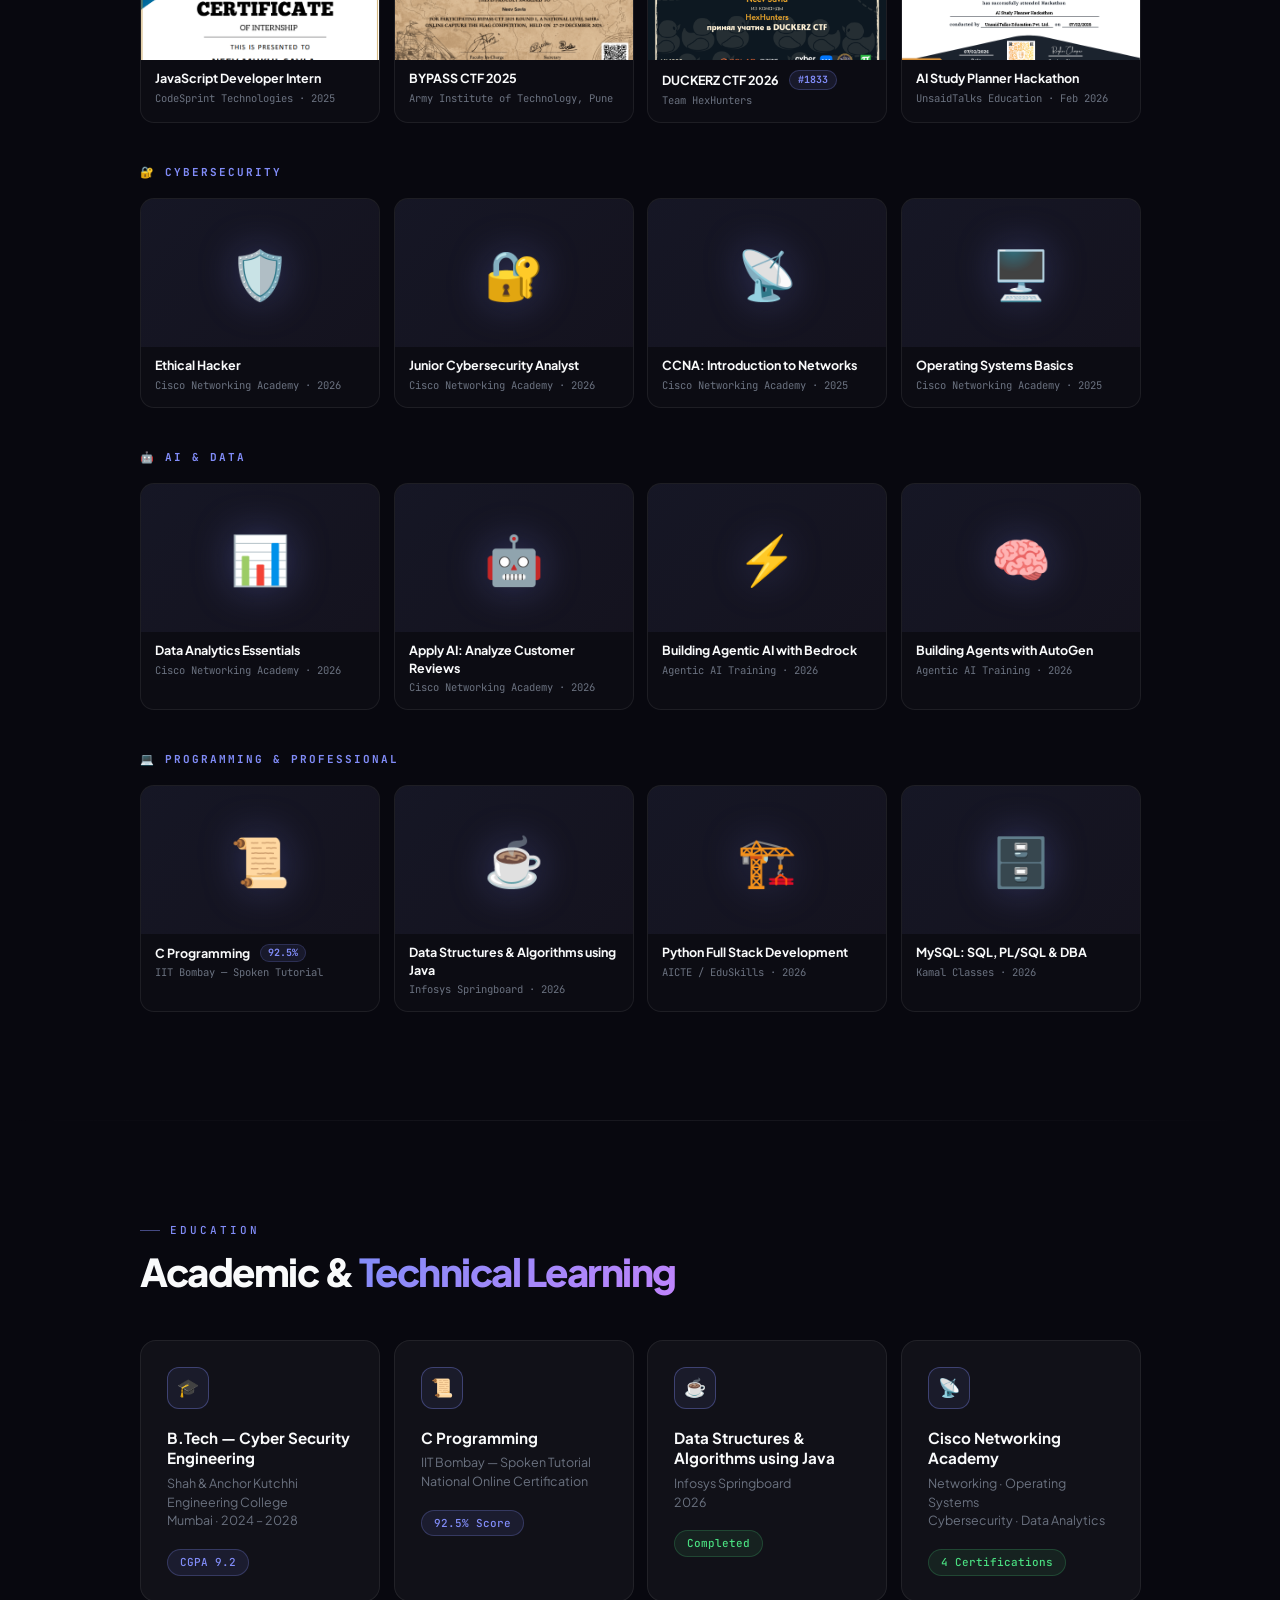
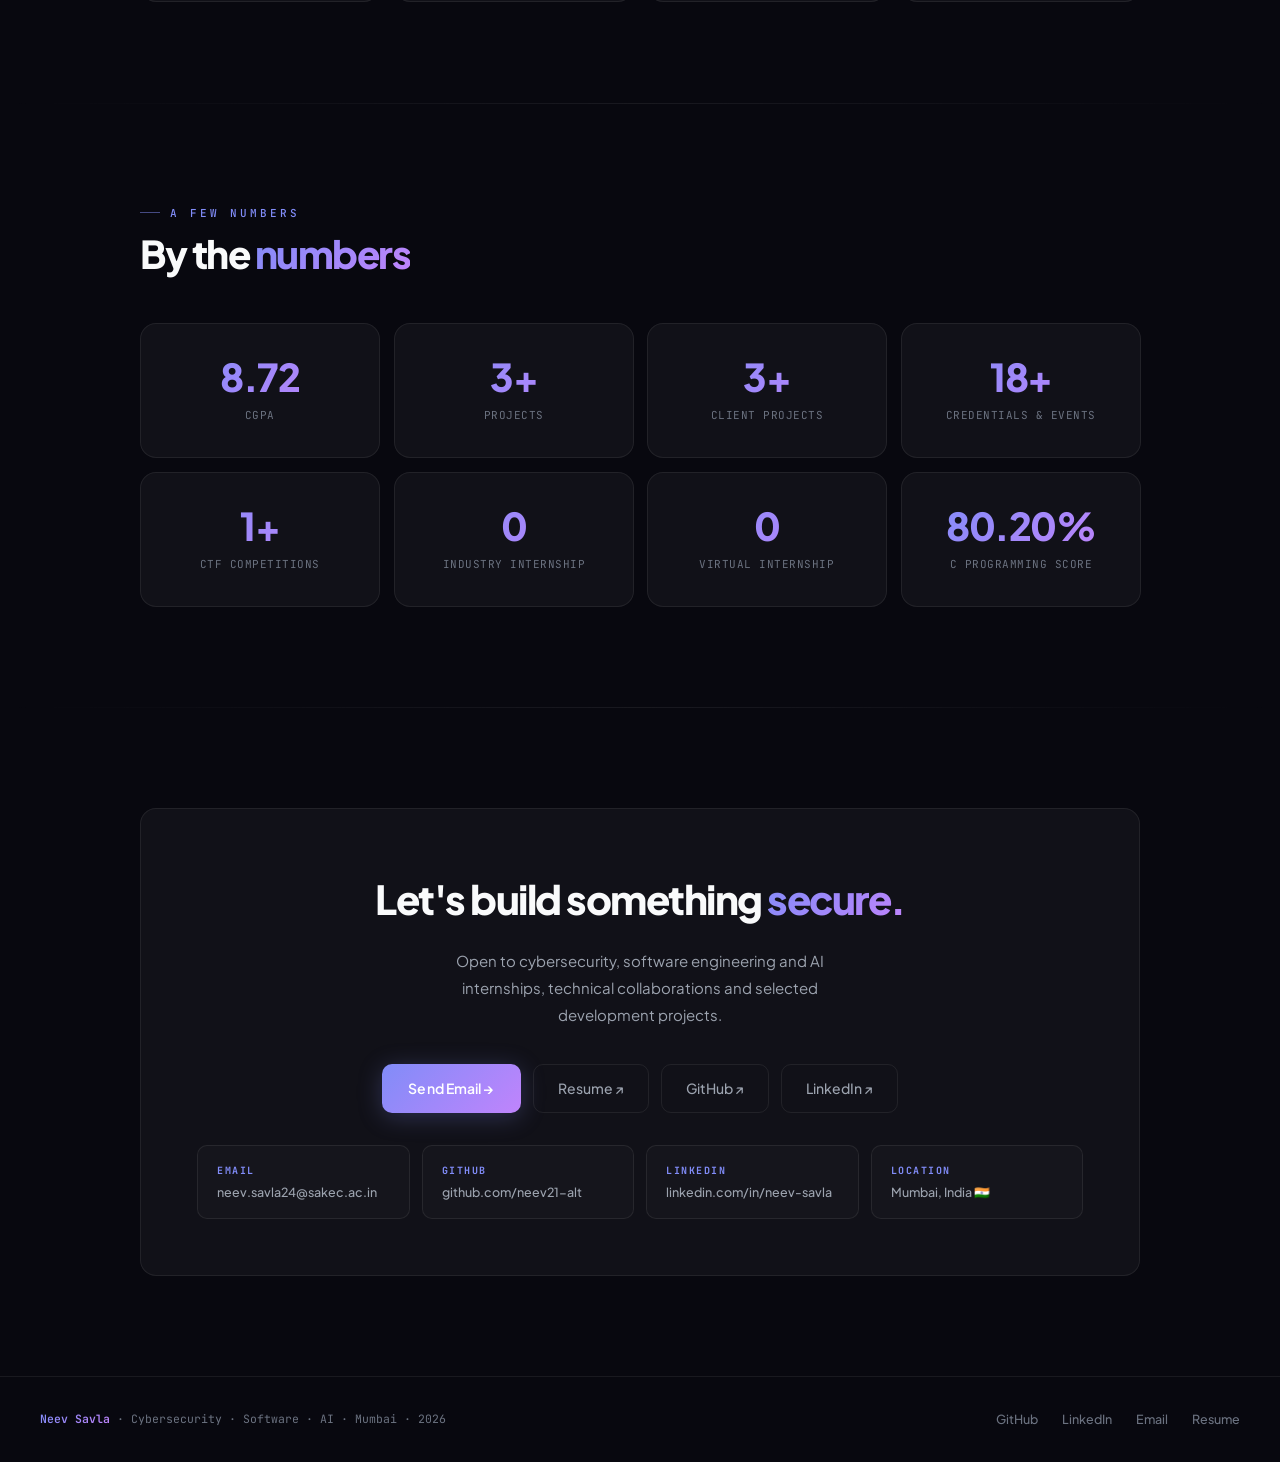
==== commit e56c94f3: "Organize and standardize certificate filenames - Renamed all 29 certificate files to clean, professi" ====
--- a/index.html
+++ b/index.html
@@ -827,66 +827,57 @@
     <section>
       <div class="reveal">
         <div class="sec-eye">Certificate Gallery</div>
-        <div class="sec-head">Verified <span>credentials &amp; awards</span></div>
-      </div>
-      <p class="gallery-sub reveal">Click any certificate to view or open the official verified credential document.</p>
-
-      <!-- Category 1: Internships & Competitions -->
-      <div class="gallery-cat-label reveal">🏆 Internships &amp; Competitions</div>
+        <div class="sec-head">Verified <span>credentials</span></div>
+      </div>
+      <p class="gallery-sub reveal">Click any certificate to view it in full. All credentials are verifiable.</p>
+
+      <!-- Category: Internship & Competitions -->
+      <div class="gallery-cat-label reveal">🏆 Internship &amp; Competitions</div>
       <div class="cert-gallery-grid stagger reveal">
 
-        <div class="cert-frame tilt" onclick="openLightbox('certificates/Screenshot 2026-01-12 214521.png', 'JavaScript Developer Intern — CodeSprint Technologies')" role="button" tabindex="0" aria-label="View CodeSprint internship certificate">
+        <div class="cert-frame tilt" onclick="openLightbox('certificates/internship_codesprint_javascript_developer.png', 'JavaScript Developer Intern — CodeSprint Technologies')" role="button" tabindex="0" aria-label="View CodeSprint internship certificate">
           <div class="cert-frame-img">
-            <img src="certificates/Screenshot 2026-01-12 214521.png" alt="CodeSprint Internship Certificate" loading="lazy" />
+            <img src="certificates/internship_codesprint_javascript_developer.png" alt="CodeSprint Internship Certificate" loading="lazy" />
             <div class="cert-frame-overlay"><span>🔍 View</span></div>
           </div>
           <div class="cert-frame-label">JavaScript Developer Intern</div>
           <div class="cert-frame-issuer">CodeSprint Technologies · 2025</div>
         </div>
 
-        <div class="cert-frame tilt" onclick="openLightbox('certificates/3894ee7a-5601-489f-a0b3-8225580c2c43.jpg', 'BYPASS CTF 2025 — Army Institute of Technology, Pune')" role="button" tabindex="0" aria-label="View Bypass CTF 2025 certificate">
+        <div class="cert-frame tilt" onclick="openLightbox('certificates/ctf_bypass_2025.jpg', 'BYPASS CTF 2025 — Army Institute of Technology, Pune')" role="button" tabindex="0" aria-label="View Bypass CTF 2025 certificate">
           <div class="cert-frame-img">
-            <img src="certificates/3894ee7a-5601-489f-a0b3-8225580c2c43.jpg" alt="Bypass CTF 2025 Certificate" loading="lazy" />
+            <img src="certificates/ctf_bypass_2025.jpg" alt="Bypass CTF 2025 Certificate" loading="lazy" />
             <div class="cert-frame-overlay"><span>🔍 View</span></div>
           </div>
           <div class="cert-frame-label">BYPASS CTF 2025</div>
           <div class="cert-frame-issuer">Army Institute of Technology, Pune</div>
         </div>
 
-        <div class="cert-frame tilt" onclick="openLightbox('certificates/certificate.png', 'DUCKERZ CTF 2026 — Team HexHunters #1833')" role="button" tabindex="0" aria-label="View Duckerz CTF 2026 certificate">
+        <div class="cert-frame tilt" onclick="openLightbox('certificates/ctf_duckerz_2026_hexhunters.png', 'DUCKERZ CTF 2026 — Team HexHunters #1833')" role="button" tabindex="0" aria-label="View Duckerz CTF 2026 certificate">
           <div class="cert-frame-img">
-            <img src="certificates/certificate.png" alt="Duckerz CTF 2026 Certificate" loading="lazy" />
+            <img src="certificates/ctf_duckerz_2026_hexhunters.png" alt="Duckerz CTF 2026 Certificate" loading="lazy" />
             <div class="cert-frame-overlay"><span>🔍 View</span></div>
           </div>
           <div class="cert-frame-label">DUCKERZ CTF 2026 &nbsp;<span class="ctf-cert-num">#1833</span></div>
           <div class="cert-frame-issuer">Team HexHunters</div>
         </div>
 
-        <div class="cert-frame tilt" onclick="openLightbox('certificates/AI_Study_Planner_Hackathon.png', 'AI Study Planner Hackathon — UnsaidTalks Education')" role="button" tabindex="0" aria-label="View AI Study Planner Hackathon certificate">
+        <div class="cert-frame tilt" onclick="openLightbox('certificates/hackathon_ai_study_planner_2026.png', 'AI Study Planner Hackathon — UnsaidTalks Education')" role="button" tabindex="0" aria-label="View AI Study Planner Hackathon certificate">
           <div class="cert-frame-img">
-            <img src="certificates/AI_Study_Planner_Hackathon.png" alt="AI Study Planner Hackathon Certificate" loading="lazy" />
+            <img src="certificates/hackathon_ai_study_planner_2026.png" alt="AI Study Planner Hackathon Certificate" loading="lazy" />
             <div class="cert-frame-overlay"><span>🔍 View</span></div>
           </div>
           <div class="cert-frame-label">AI Study Planner Hackathon</div>
           <div class="cert-frame-issuer">UnsaidTalks Education · Feb 2026</div>
         </div>
 
-        <div class="cert-frame cert-frame-pdf tilt" onclick="window.open('certificates/NEEV-SAVLA-Participant-Certificate (1).pdf','_blank')" role="button" tabindex="0" aria-label="View Brand New Sunday CTF certificate">
-          <div class="cert-frame-img cert-pdf-preview">
-            <div class="cert-pdf-icon">🚩</div>
-            <div class="cert-frame-overlay"><span>📄 Open PDF</span></div>
-          </div>
-          <div class="cert-frame-label">CTF 2026 — Brand New Sunday</div>
-          <div class="cert-frame-issuer">Hackosquad · 2026</div>
-        </div>
-
-      </div>
-
-      <!-- Category 2: Cybersecurity & Networking -->
-      <div class="gallery-cat-label reveal">🔐 Cybersecurity &amp; Networking</div>
+      </div>
+
+      <!-- Category: Cybersecurity -->
+      <div class="gallery-cat-label reveal">🔐 Cybersecurity</div>
       <div class="cert-gallery-grid stagger reveal">
 
-        <div class="cert-frame cert-frame-pdf tilt" onclick="window.open('certificates/Ethical_Hacker_certificate_neev-savla24-sakec-ac-in_db1b625c-9dd5-4fcd-ac95-44d6c68e4683.pdf','_blank')" role="button" tabindex="0" aria-label="View Ethical Hacker certificate">
+        <div class="cert-frame cert-frame-pdf tilt" onclick="window.open('certificates/cisco_ethical_hacker.pdf','_blank')" role="button" tabindex="0" aria-label="View Ethical Hacker certificate">
           <div class="cert-frame-img cert-pdf-preview">
             <div class="cert-pdf-icon">🛡️</div>
             <div class="cert-frame-overlay"><span>📄 Open PDF</span></div>
@@ -895,7 +886,7 @@
           <div class="cert-frame-issuer">Cisco Networking Academy · 2026</div>
         </div>
 
-        <div class="cert-frame cert-frame-pdf tilt" onclick="window.open('certificates/Junior_Cybersecurity_Analyst_Career_Path_certificate_neev-savla24-sakec-ac-in_f20b97f2-199f-4302-80d9-a657120682e5 (1).pdf','_blank')" role="button" tabindex="0" aria-label="View Junior Cybersecurity Analyst certificate">
+        <div class="cert-frame cert-frame-pdf tilt" onclick="window.open('certificates/cisco_cybersecurity_essentials.pdf','_blank')" role="button" tabindex="0" aria-label="View Cybersecurity Essentials certificate">
           <div class="cert-frame-img cert-pdf-preview">
             <div class="cert-pdf-icon">🔐</div>
             <div class="cert-frame-overlay"><span>📄 Open PDF</span></div>
@@ -904,7 +895,7 @@
           <div class="cert-frame-issuer">Cisco Networking Academy · 2026</div>
         </div>
 
-        <div class="cert-frame cert-frame-pdf tilt" onclick="window.open('certificates/CCNA-_Introduction_to_Networks_certificate_neev-savla24-sakec-ac-in_a8059e3d-10ce-44c6-b391-734cbbfbc238.pdf','_blank')" role="button" tabindex="0" aria-label="View CCNA certificate">
+        <div class="cert-frame cert-frame-pdf tilt" onclick="window.open('certificates/cisco_ccna_intro_to_networks.pdf','_blank')" role="button" tabindex="0" aria-label="View CCNA certificate">
           <div class="cert-frame-img cert-pdf-preview">
             <div class="cert-pdf-icon">📡</div>
             <div class="cert-frame-overlay"><span>📄 Open PDF</span></div>
@@ -913,7 +904,7 @@
           <div class="cert-frame-issuer">Cisco Networking Academy · 2025</div>
         </div>
 
-        <div class="cert-frame cert-frame-pdf tilt" onclick="window.open('certificates/Operating_Systems_Basics_certificate_neev-savla24-sakec-ac-in_024a49d7-1ab1-47fb-8a50-b35c244fb108.pdf','_blank')" role="button" tabindex="0" aria-label="View OS Basics certificate">
+        <div class="cert-frame cert-frame-pdf tilt" onclick="window.open('certificates/cisco_operating_systems_basics.pdf','_blank')" role="button" tabindex="0" aria-label="View OS Basics certificate">
           <div class="cert-frame-img cert-pdf-preview">
             <div class="cert-pdf-icon">🖥️</div>
             <div class="cert-frame-overlay"><span>📄 Open PDF</span></div>
@@ -922,31 +913,13 @@
           <div class="cert-frame-issuer">Cisco Networking Academy · 2025</div>
         </div>
 
-        <div class="cert-frame cert-frame-pdf tilt" onclick="window.open('certificates/5a3bc289-0943-4abf-a0db-25d0d99f767b.pdf','_blank')" role="button" tabindex="0" aria-label="View CyberPeace certificate">
-          <div class="cert-frame-img cert-pdf-preview">
-            <div class="cert-pdf-icon">🕊️</div>
-            <div class="cert-frame-overlay"><span>📄 Open PDF</span></div>
-          </div>
-          <div class="cert-frame-label">CyberPeace First Responders</div>
-          <div class="cert-frame-issuer">CyberPeace Foundation · 2025</div>
-        </div>
-
-        <div class="cert-frame cert-frame-pdf tilt" onclick="window.open('certificates/ab5aa2b9-f626-47fb-8ec9-258f35e61ee2.pdf','_blank')" role="button" tabindex="0" aria-label="View Sentinel CTF Bootcamp certificate">
-          <div class="cert-frame-img cert-pdf-preview">
-            <div class="cert-pdf-icon">⚔️</div>
-            <div class="cert-frame-overlay"><span>📄 Open PDF</span></div>
-          </div>
-          <div class="cert-frame-label">Sentinel CTF &amp; Bootcamp</div>
-          <div class="cert-frame-issuer">SAKEC Cyber Security Dept · 2025</div>
-        </div>
-
-      </div>
-
-      <!-- Category 3: AI, Data & Machine Learning -->
-      <div class="gallery-cat-label reveal">🤖 AI, Data &amp; Machine Learning</div>
+      </div>
+
+      <!-- Category: AI & Data -->
+      <div class="gallery-cat-label reveal">🤖 AI &amp; Data</div>
       <div class="cert-gallery-grid stagger reveal">
 
-        <div class="cert-frame cert-frame-pdf tilt" onclick="window.open('certificates/Data_Analytics_Essentials_certificate_neev-savla.pdf','_blank')" role="button" tabindex="0" aria-label="View Data Analytics certificate">
+        <div class="cert-frame cert-frame-pdf tilt" onclick="window.open('certificates/cisco_data_analytics_essentials.pdf','_blank')" role="button" tabindex="0" aria-label="View Data Analytics certificate">
           <div class="cert-frame-img cert-pdf-preview">
             <div class="cert-pdf-icon">📊</div>
             <div class="cert-frame-overlay"><span>📄 Open PDF</span></div>
@@ -955,85 +928,40 @@
           <div class="cert-frame-issuer">Cisco Networking Academy · 2026</div>
         </div>
 
-        <div class="cert-frame cert-frame-pdf tilt" onclick="window.open('certificates/Apply_AI-_Analyze_Customer_Reviews_certificate_neev-savla24-sakec-ac-in_a37a91d9-024d-4696-838a-4deee68c4363.pdf','_blank')" role="button" tabindex="0" aria-label="View Apply AI certificate">
+        <div class="cert-frame cert-frame-pdf tilt" onclick="window.open('certificates/cisco_apply_ai_analyze_customer_reviews.pdf','_blank')" role="button" tabindex="0" aria-label="View Apply AI certificate">
           <div class="cert-frame-img cert-pdf-preview">
             <div class="cert-pdf-icon">🤖</div>
             <div class="cert-frame-overlay"><span>📄 Open PDF</span></div>
           </div>
-          <div class="cert-frame-label">Apply AI: Analyze Reviews</div>
+          <div class="cert-frame-label">Apply AI: Analyze Customer Reviews</div>
           <div class="cert-frame-issuer">Cisco Networking Academy · 2026</div>
         </div>
 
-        <div class="cert-frame cert-frame-pdf tilt" onclick="window.open('certificates/2026H2S07SCBWAI-PS10202.pdf','_blank')" role="button" tabindex="0" aria-label="View Build with AI Challenge certificate">
-          <div class="cert-frame-img cert-pdf-preview">
-            <div class="cert-pdf-icon">💡</div>
-            <div class="cert-frame-overlay"><span>📄 Open PDF</span></div>
-          </div>
-          <div class="cert-frame-label">Build with AI — Solution Challenge</div>
-          <div class="cert-frame-issuer">Google Solution Challenge · 2026</div>
-        </div>
-
-        <div class="cert-frame cert-frame-pdf tilt" onclick="window.open('certificates/2026H2S05PWVCHL2-A01073.pdf','_blank')" role="button" tabindex="0" aria-label="View PromptWars certificate">
-          <div class="cert-frame-img cert-pdf-preview">
-            <div class="cert-pdf-icon">🔮</div>
-            <div class="cert-frame-overlay"><span>📄 Open PDF</span></div>
-          </div>
-          <div class="cert-frame-label">PromptWars Virtual Challenge 2</div>
-          <div class="cert-frame-issuer">Generative AI Competition · 2026</div>
-        </div>
-
-        <div class="cert-frame cert-frame-pdf tilt" onclick="window.open('certificates/Neev savla - 2026-02-01.pdf','_blank')" role="button" tabindex="0" aria-label="View Bedrock AI Agent certificate">
+        <div class="cert-frame cert-frame-pdf tilt" onclick="window.open('certificates/agentic_ai_bedrock_systems.pdf','_blank')" role="button" tabindex="0" aria-label="View Agentic AI Bedrock certificate">
           <div class="cert-frame-img cert-pdf-preview">
             <div class="cert-pdf-icon">⚡</div>
             <div class="cert-frame-overlay"><span>📄 Open PDF</span></div>
           </div>
-          <div class="cert-frame-label">Agentic AI with Bedrock</div>
+          <div class="cert-frame-label">Building Agentic AI with Bedrock</div>
           <div class="cert-frame-issuer">Agentic AI Training · 2026</div>
         </div>
 
-        <div class="cert-frame cert-frame-pdf tilt" onclick="window.open('certificates/Neev savla - 2026-02-01 (1).pdf','_blank')" role="button" tabindex="0" aria-label="View Knowledge Bases AI certificate">
+        <div class="cert-frame cert-frame-pdf tilt" onclick="window.open('certificates/agentic_ai_autogen_agents.pdf','_blank')" role="button" tabindex="0" aria-label="View Agentic AI AutoGen certificate">
           <div class="cert-frame-img cert-pdf-preview">
             <div class="cert-pdf-icon">🧠</div>
             <div class="cert-frame-overlay"><span>📄 Open PDF</span></div>
           </div>
-          <div class="cert-frame-label">Knowledge Bases &amp; Memory</div>
+          <div class="cert-frame-label">Building Agents with AutoGen</div>
           <div class="cert-frame-issuer">Agentic AI Training · 2026</div>
         </div>
 
-        <div class="cert-frame cert-frame-pdf tilt" onclick="window.open('certificates/Neev savla - 2026-02-01 (2).pdf','_blank')" role="button" tabindex="0" aria-label="View Agentic AI Design Pattern certificate">
-          <div class="cert-frame-img cert-pdf-preview">
-            <div class="cert-pdf-icon">📐</div>
-            <div class="cert-frame-overlay"><span>📄 Open PDF</span></div>
-          </div>
-          <div class="cert-frame-label">Agentic AI Design Pattern</div>
-          <div class="cert-frame-issuer">Agentic AI Training · 2026</div>
-        </div>
-
-        <div class="cert-frame cert-frame-pdf tilt" onclick="window.open('certificates/Neev savla - 2026-02-01 (3).pdf','_blank')" role="button" tabindex="0" aria-label="View AutoGen certificate">
-          <div class="cert-frame-img cert-pdf-preview">
-            <div class="cert-pdf-icon">🤖</div>
-            <div class="cert-frame-overlay"><span>📄 Open PDF</span></div>
-          </div>
-          <div class="cert-frame-label">Building Agent using AutoGen</div>
-          <div class="cert-frame-issuer">Agentic AI Training · 2026</div>
-        </div>
-
-        <div class="cert-frame cert-frame-pdf tilt" onclick="window.open('certificates/Neev savla - 2026-02-01 (4).pdf','_blank')" role="button" tabindex="0" aria-label="View ABC of Coding AI certificate">
-          <div class="cert-frame-img cert-pdf-preview">
-            <div class="cert-pdf-icon">💻</div>
-            <div class="cert-frame-overlay"><span>📄 Open PDF</span></div>
-          </div>
-          <div class="cert-frame-label">A B C of Coding to Build Agents</div>
-          <div class="cert-frame-issuer">Agentic AI Training · 2026</div>
-        </div>
-
-      </div>
-
-      <!-- Category 4: Programming & Software Engineering -->
-      <div class="gallery-cat-label reveal">💻 Programming &amp; Software Engineering</div>
+      </div>
+
+      <!-- Category: Programming -->
+      <div class="gallery-cat-label reveal">💻 Programming &amp; Professional</div>
       <div class="cert-gallery-grid stagger reveal">
 
-        <div class="cert-frame cert-frame-pdf tilt" onclick="window.open('certificates/101 Neev Mukul Savla.pdf','_blank')" role="button" tabindex="0" aria-label="View C Programming certificate">
+        <div class="cert-frame cert-frame-pdf tilt" onclick="window.open('certificates/iit_bombay_c_programming_92_5.pdf','_blank')" role="button" tabindex="0" aria-label="View C Programming certificate">
           <div class="cert-frame-img cert-pdf-preview">
             <div class="cert-pdf-icon">📜</div>
             <div class="cert-frame-overlay"><span>📄 Open PDF</span></div>
@@ -1042,82 +970,31 @@
           <div class="cert-frame-issuer">IIT Bombay — Spoken Tutorial</div>
         </div>
 
-        <div class="cert-frame cert-frame-pdf tilt" onclick="window.open('certificates/111 Neev Mukul Savla.pdf','_blank')" role="button" tabindex="0" aria-label="View Python certificate">
-          <div class="cert-frame-img cert-pdf-preview">
-            <div class="cert-pdf-icon">🐍</div>
-            <div class="cert-frame-overlay"><span>📄 Open PDF</span></div>
-          </div>
-          <div class="cert-frame-label">Python 3.4.3 &nbsp;<span class="cert-score">90%</span></div>
-          <div class="cert-frame-issuer">IIT Bombay — Spoken Tutorial</div>
-        </div>
-
-        <div class="cert-frame cert-frame-pdf tilt" onclick="window.open('certificates/Neev_Savla.pdf','_blank')" role="button" tabindex="0" aria-label="View Java DSA certificate">
+        <div class="cert-frame cert-frame-pdf tilt" onclick="window.open('certificates/infosys_dsa_java.pdf','_blank')" role="button" tabindex="0" aria-label="View DSA Java certificate">
           <div class="cert-frame-img cert-pdf-preview">
             <div class="cert-pdf-icon">☕</div>
             <div class="cert-frame-overlay"><span>📄 Open PDF</span></div>
           </div>
-          <div class="cert-frame-label">DSA using Java</div>
+          <div class="cert-frame-label">Data Structures &amp; Algorithms using Java</div>
           <div class="cert-frame-issuer">Infosys Springboard · 2026</div>
         </div>
 
-        <div class="cert-frame cert-frame-pdf tilt" onclick="window.open('certificates/Neev_Savla (1).pdf','_blank')" role="button" tabindex="0" aria-label="View MySQL Database certificate">
+        <div class="cert-frame cert-frame-pdf tilt" onclick="window.open('certificates/internship_aicte_python_full_stack.pdf','_blank')" role="button" tabindex="0" aria-label="View Python Full Stack certificate">
+          <div class="cert-frame-img cert-pdf-preview">
+            <div class="cert-pdf-icon">🏗️</div>
+            <div class="cert-frame-overlay"><span>📄 Open PDF</span></div>
+          </div>
+          <div class="cert-frame-label">Python Full Stack Development</div>
+          <div class="cert-frame-issuer">AICTE / EduSkills · 2026</div>
+        </div>
+
+        <div class="cert-frame cert-frame-pdf tilt" onclick="window.open('certificates/kamal_classes_mysql_sql_dba.pdf','_blank')" role="button" tabindex="0" aria-label="View MySQL certificate">
           <div class="cert-frame-img cert-pdf-preview">
             <div class="cert-pdf-icon">🗄️</div>
             <div class="cert-frame-overlay"><span>📄 Open PDF</span></div>
           </div>
           <div class="cert-frame-label">MySQL: SQL, PL/SQL &amp; DBA</div>
           <div class="cert-frame-issuer">Kamal Classes · 2026</div>
-        </div>
-
-        <div class="cert-frame cert-frame-pdf tilt" onclick="window.open('certificates/Python Full Stack Development With Project Virtual Internship.pdf','_blank')" role="button" tabindex="0" aria-label="View Python Full Stack certificate">
-          <div class="cert-frame-img cert-pdf-preview">
-            <div class="cert-pdf-icon">🏗️</div>
-            <div class="cert-frame-overlay"><span>📄 Open PDF</span></div>
-          </div>
-          <div class="cert-frame-label">Python Full Stack Development</div>
-          <div class="cert-frame-issuer">AICTE / EduSkills · 2026</div>
-        </div>
-
-      </div>
-
-      <!-- Category 5: Professional Development & Transcripts -->
-      <div class="gallery-cat-label reveal">📄 Professional Development &amp; Comprehensive Transcript</div>
-      <div class="cert-gallery-grid stagger reveal">
-
-        <div class="cert-frame cert-frame-pdf tilt" onclick="window.open('certificates/LUERBOCT125215.pdf','_blank')" role="button" tabindex="0" aria-label="View LetsUpgrade certificate">
-          <div class="cert-frame-img cert-pdf-preview">
-            <div class="cert-pdf-icon">📄</div>
-            <div class="cert-frame-overlay"><span>📄 Open PDF</span></div>
-          </div>
-          <div class="cert-frame-label">Resume Building Bootcamp</div>
-          <div class="cert-frame-issuer">LetsUpgrade · 2025</div>
-        </div>
-
-        <div class="cert-frame cert-frame-pdf tilt" onclick="window.open('certificates/NOC26HS78S26130233004710454.pdf','_blank')" role="button" tabindex="0" aria-label="View German NPTEL certificate">
-          <div class="cert-frame-img cert-pdf-preview">
-            <div class="cert-pdf-icon">🇩🇪</div>
-            <div class="cert-frame-overlay"><span>📄 Open PDF</span></div>
-          </div>
-          <div class="cert-frame-label">German — I</div>
-          <div class="cert-frame-issuer">NPTEL · 2026</div>
-        </div>
-
-        <div class="cert-frame cert-frame-pdf tilt" onclick="window.open('certificates/Neev_certificate.pdf','_blank')" role="button" tabindex="0" aria-label="View Consolidated Credentials transcript">
-          <div class="cert-frame-img cert-pdf-preview">
-            <div class="cert-pdf-icon">🎓</div>
-            <div class="cert-frame-overlay"><span>📄 Open PDF</span></div>
-          </div>
-          <div class="cert-frame-label">Consolidated Credentials Transcript</div>
-          <div class="cert-frame-issuer">Verified Academic &amp; Tech Portfolio</div>
-        </div>
-
-        <div class="cert-frame cert-frame-pdf tilt" onclick="window.open('certificates/Neev Savla Resume.pdf','_blank')" role="button" tabindex="0" aria-label="View Official Resume PDF">
-          <div class="cert-frame-img cert-pdf-preview">
-            <div class="cert-pdf-icon">📑</div>
-            <div class="cert-frame-overlay"><span>📄 Open PDF</span></div>
-          </div>
-          <div class="cert-frame-label">Official Resume Document</div>
-          <div class="cert-frame-issuer">Neev Savla · PDF Format</div>
         </div>
 
       </div>
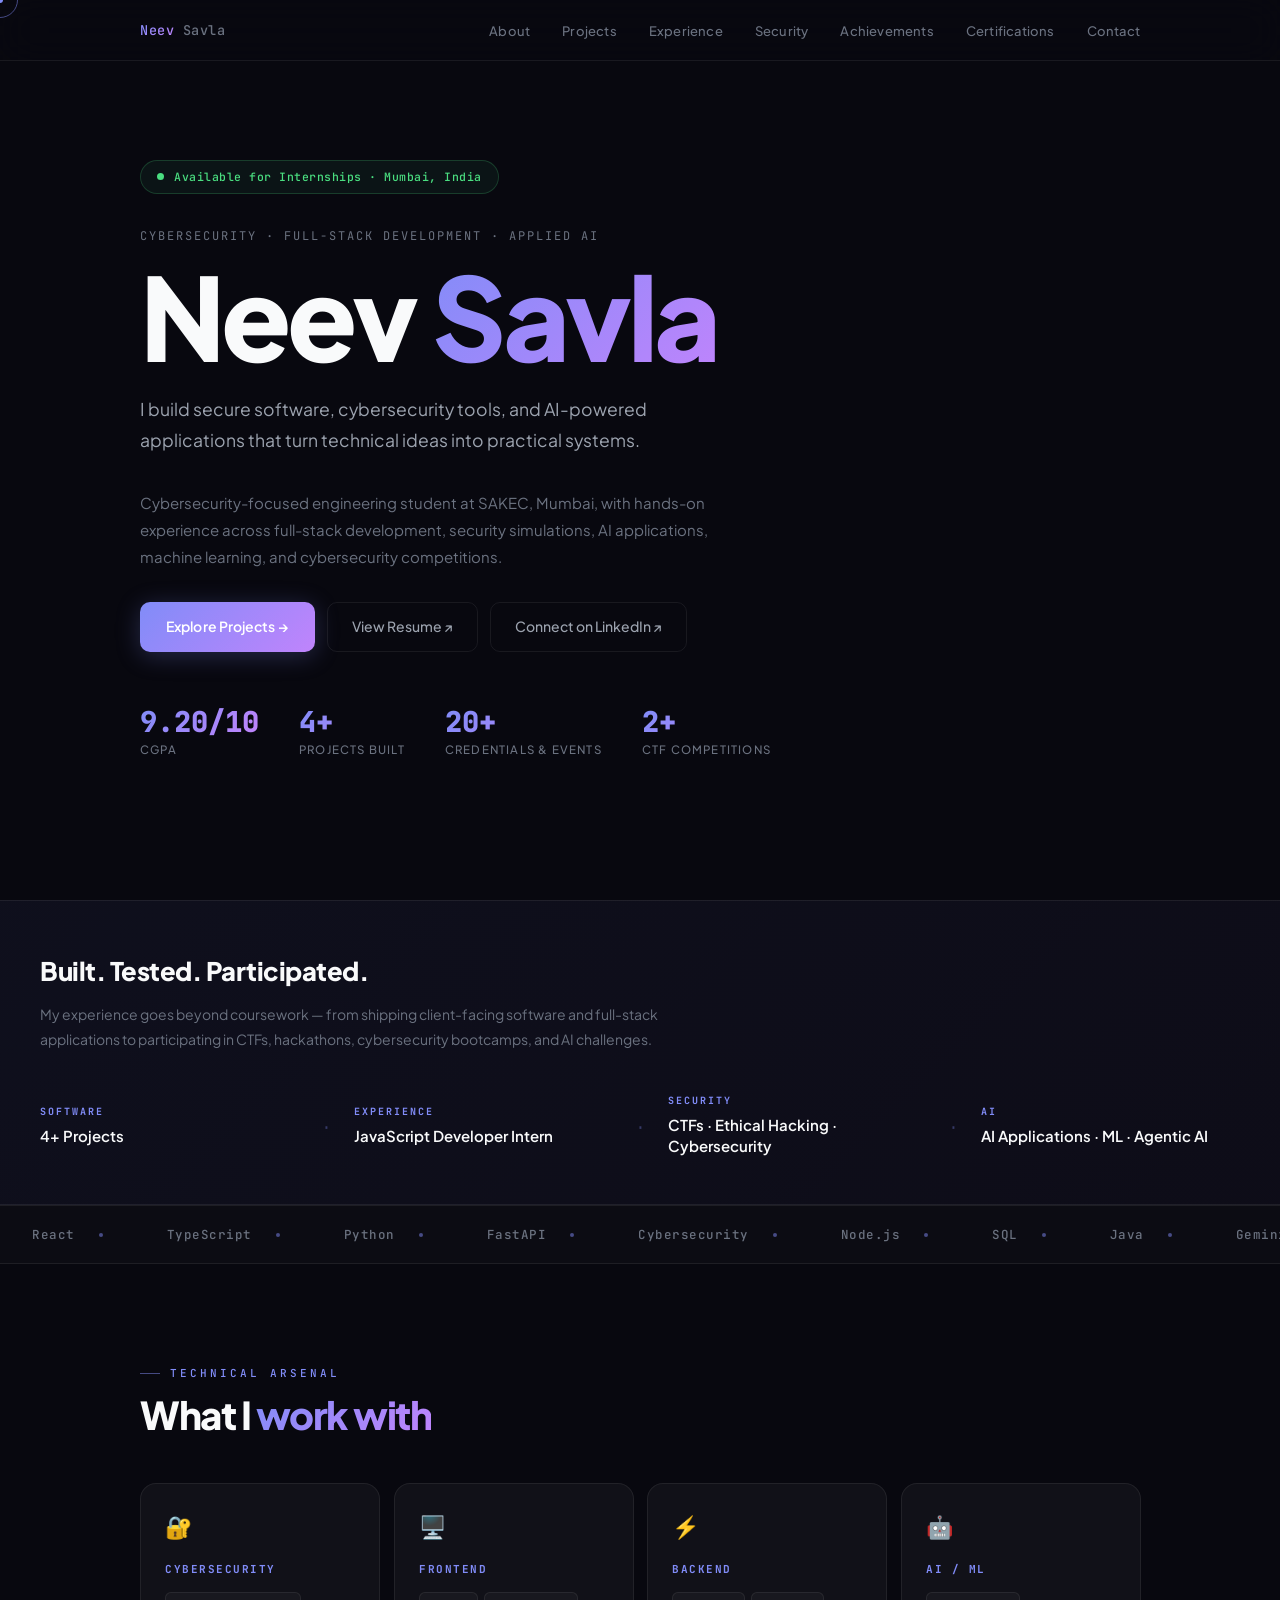
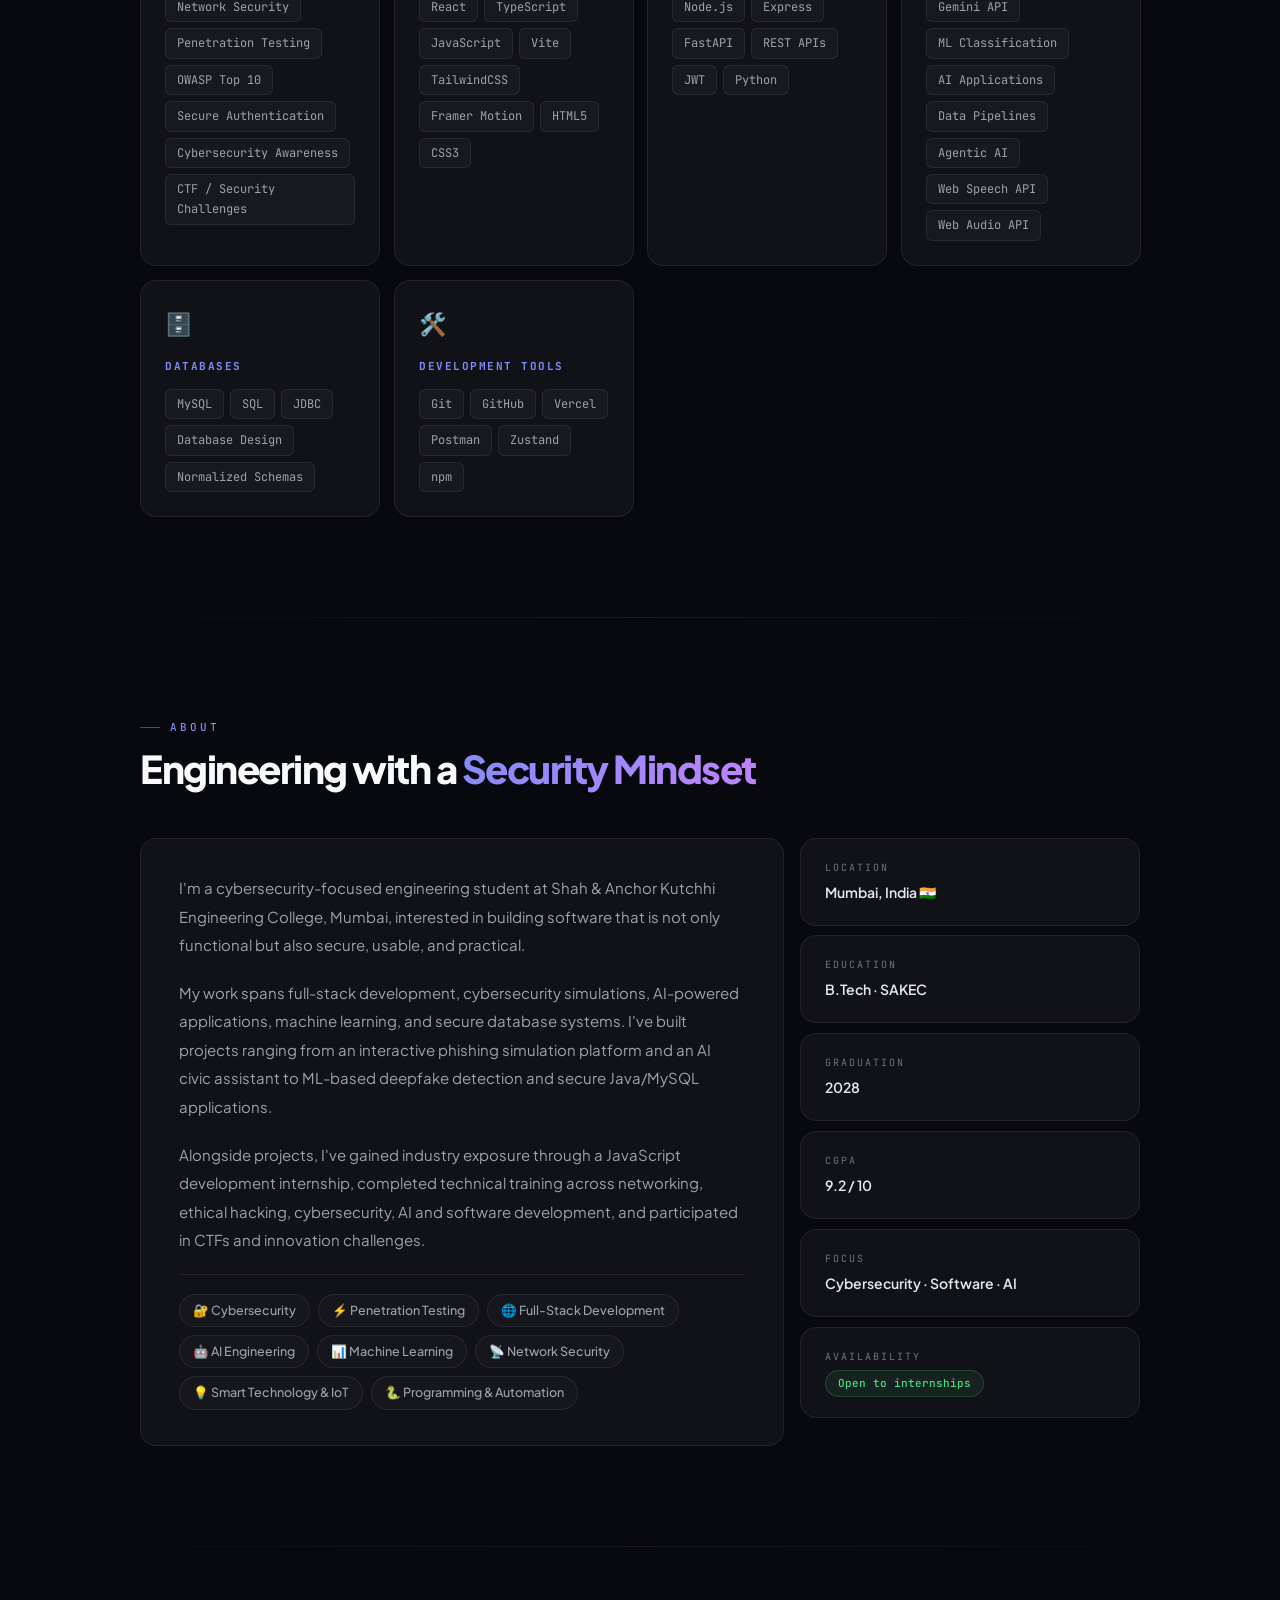
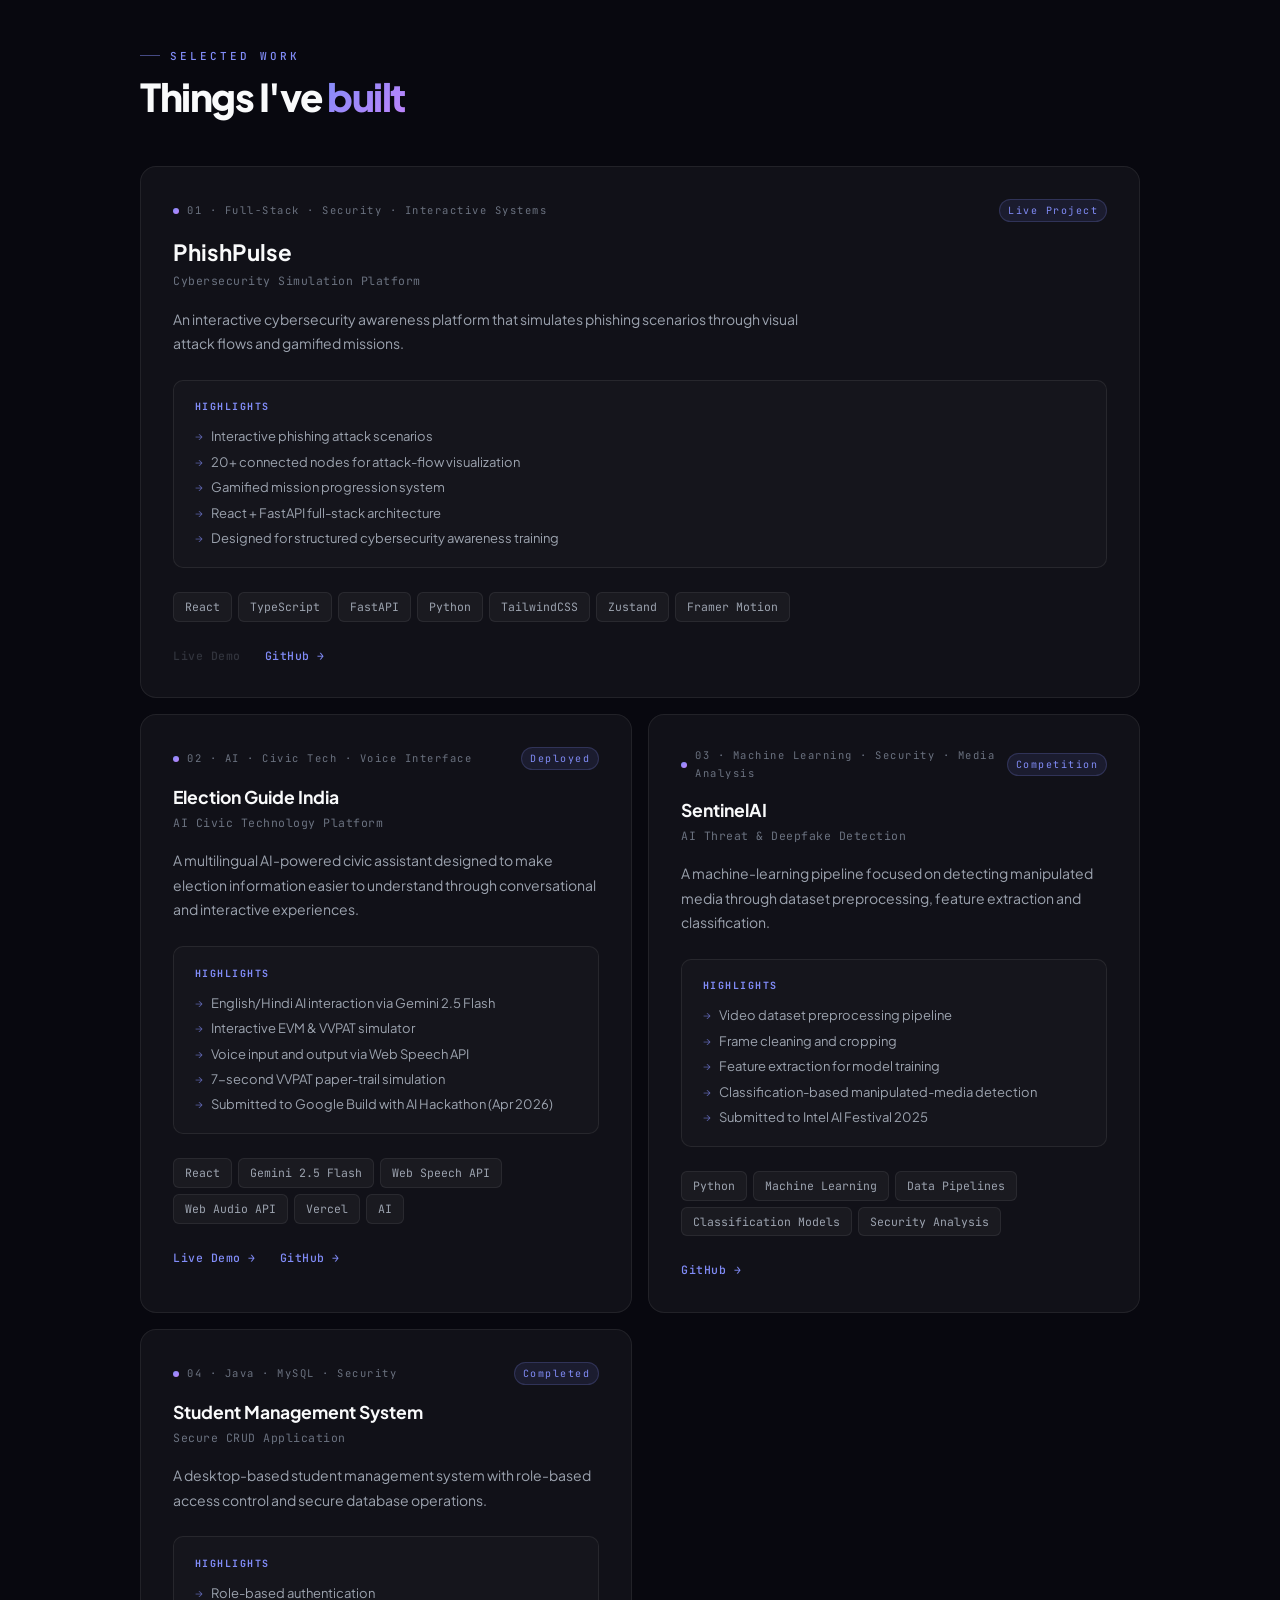
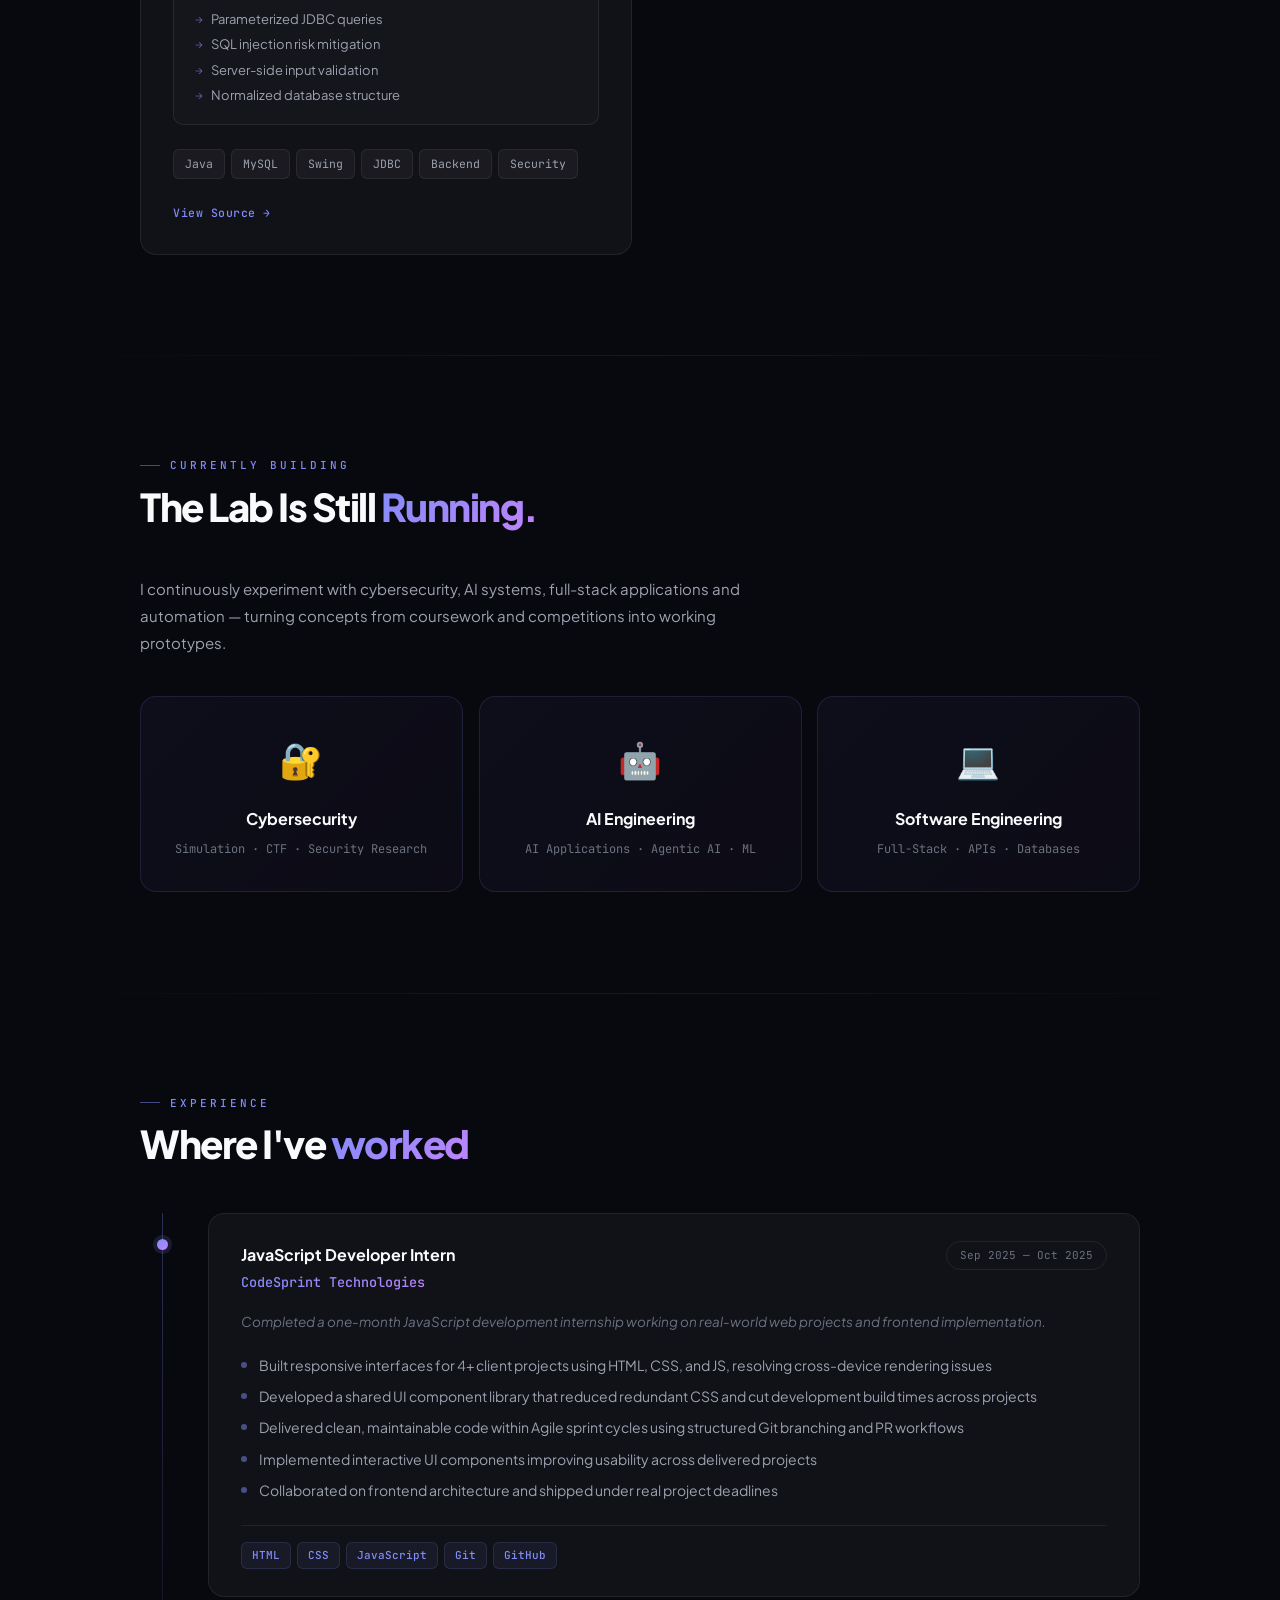
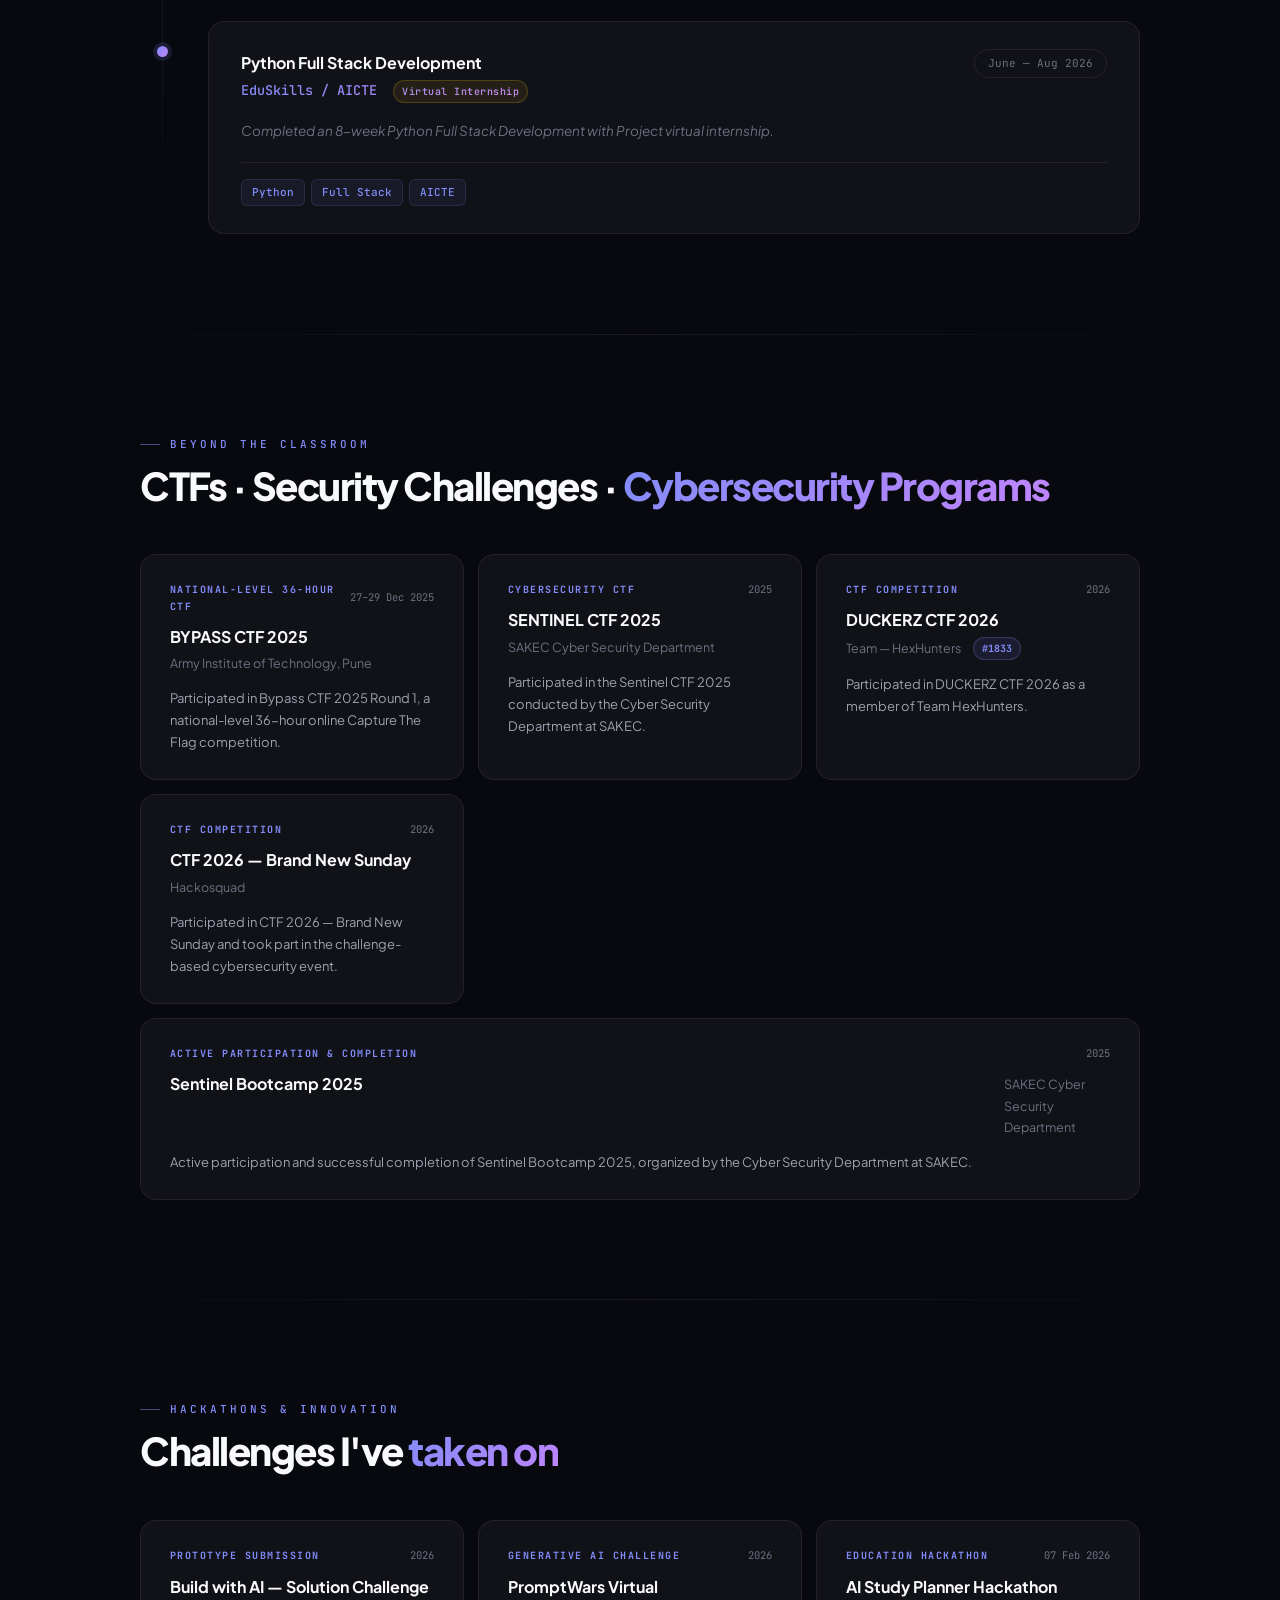
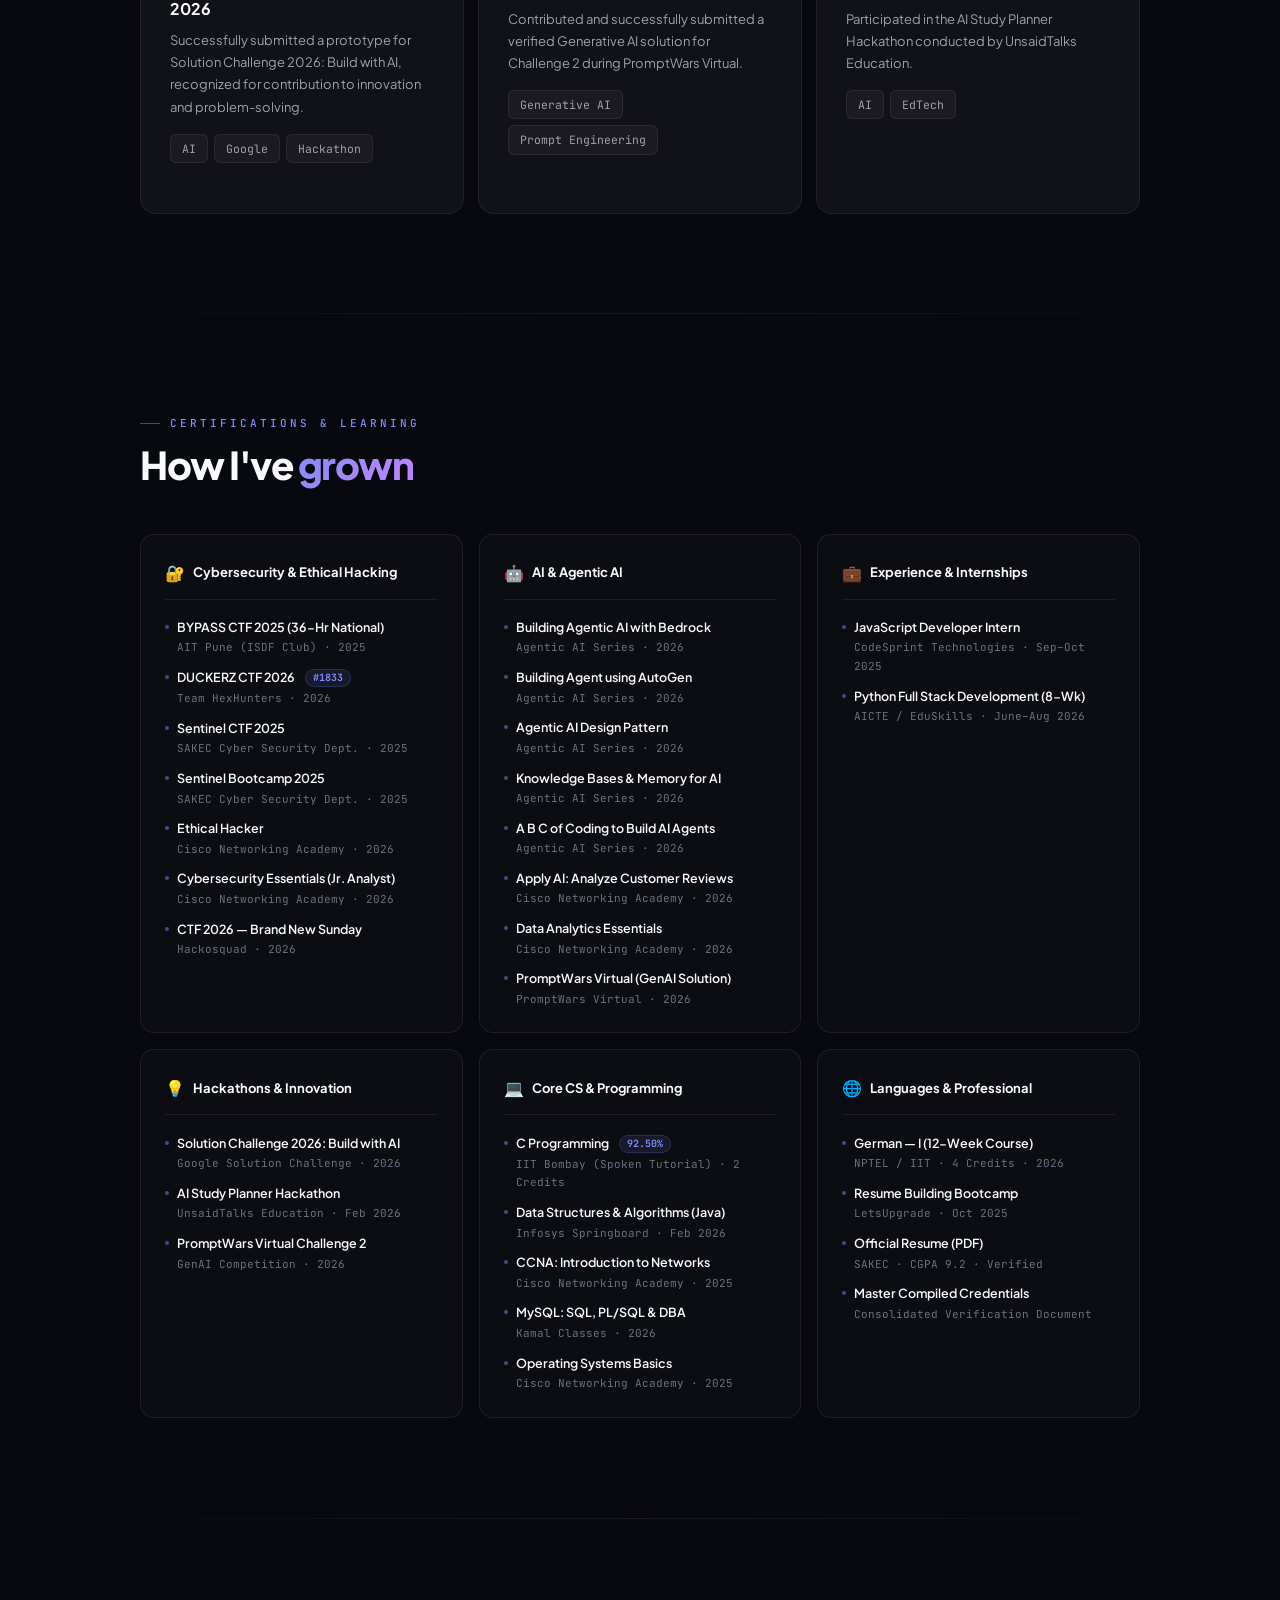
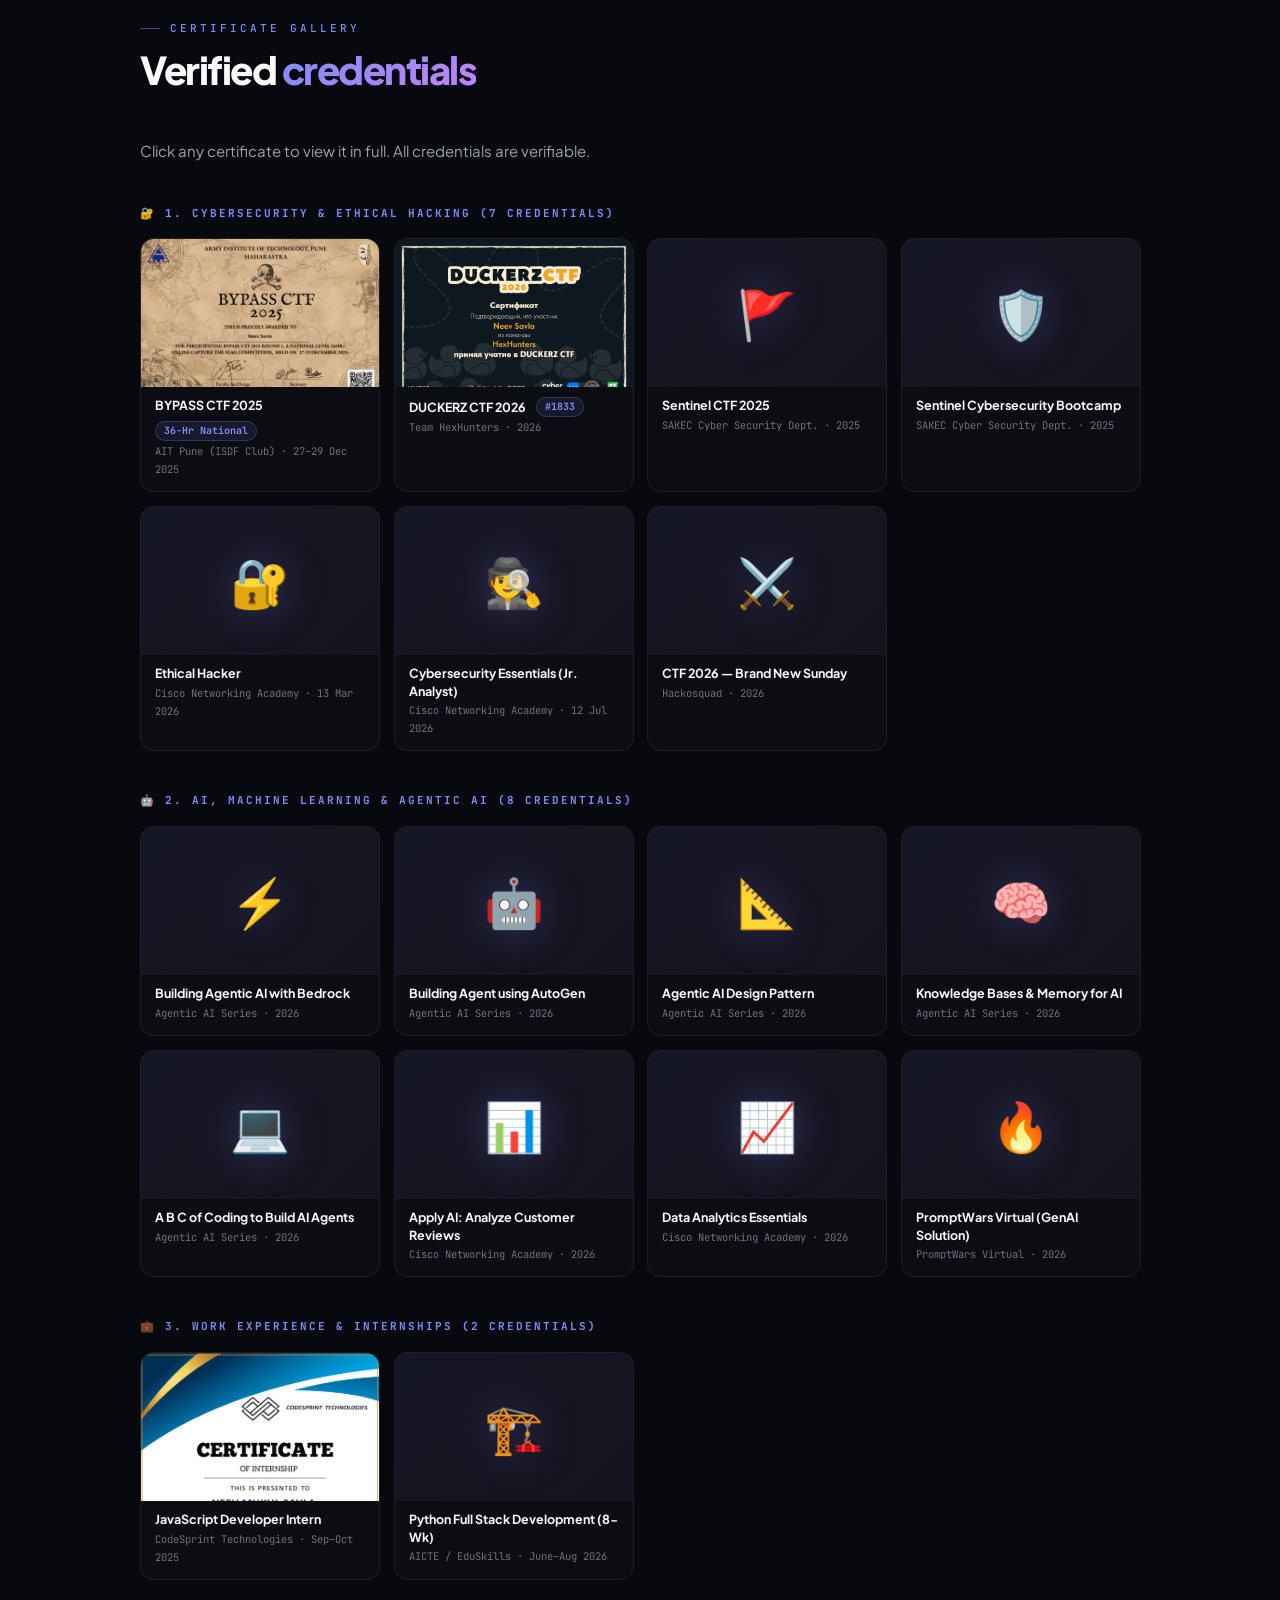
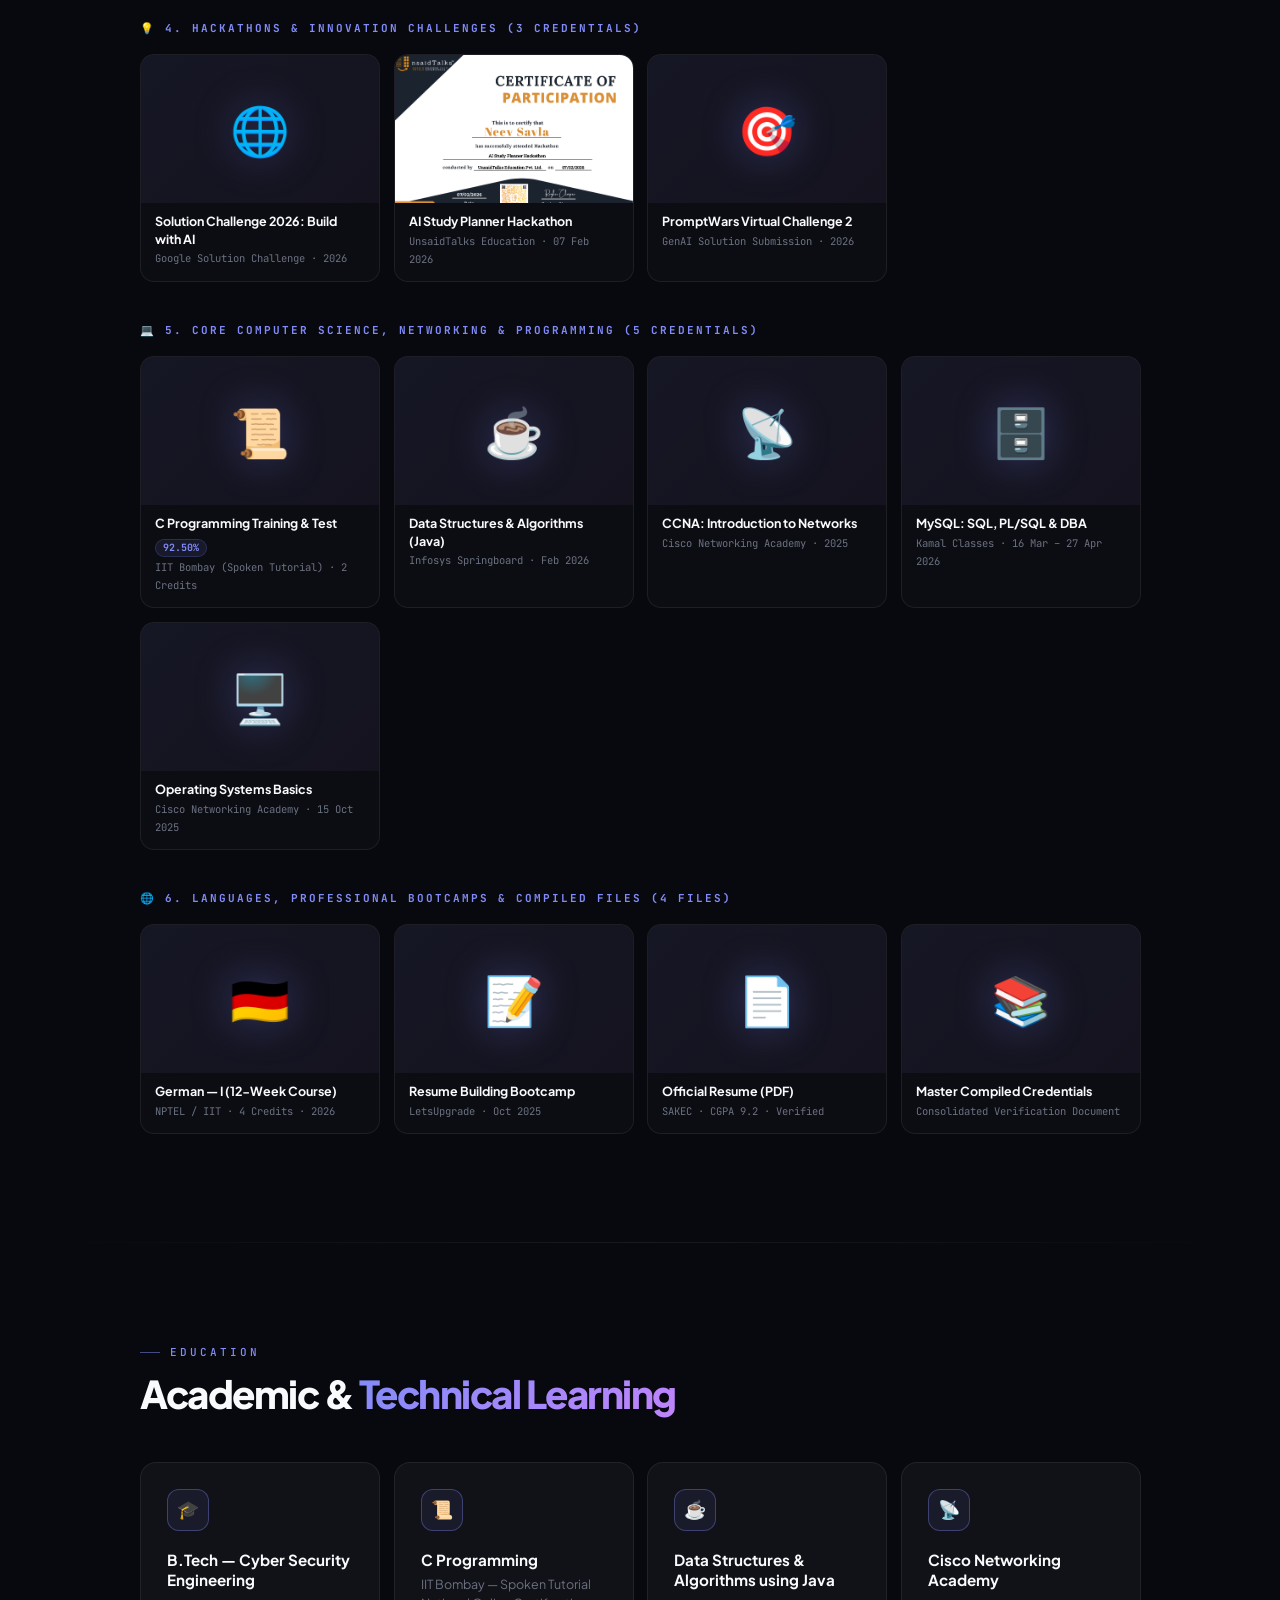
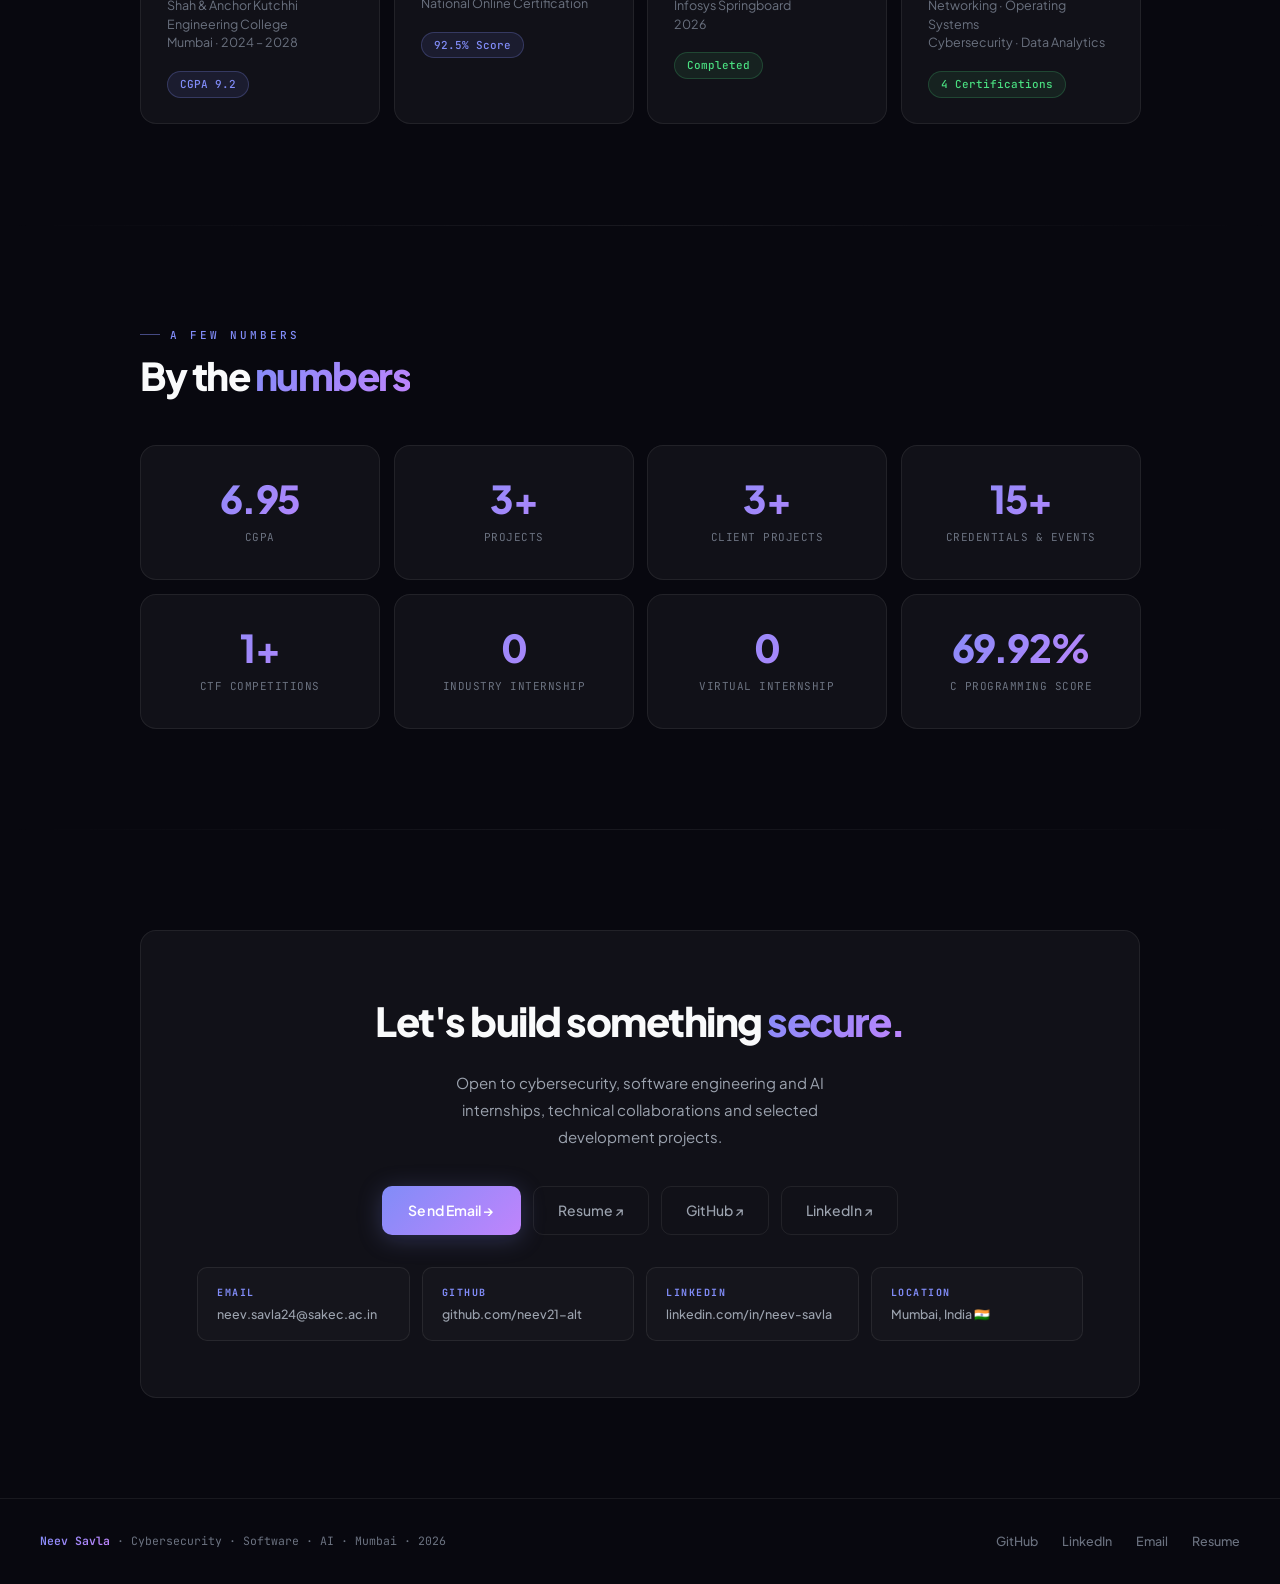
==== commit 494de9c8: "Organize portfolio certificates into 6 structured categories - Reorganized the Certificate Gallery a" ====
--- a/index.html
+++ b/index.html
@@ -60,13 +60,13 @@
       </button>
     </div>
     <div class="drawer" id="drawer" aria-hidden="true">
-      <a href="#about"          onclick="closeDrawer()">About</a>
-      <a href="#projects"       onclick="closeDrawer()">Projects</a>
-      <a href="#experience"     onclick="closeDrawer()">Experience</a>
-      <a href="#security"       onclick="closeDrawer()">Security</a>
-      <a href="#achievements"   onclick="closeDrawer()">Achievements</a>
+      <a href="#about" onclick="closeDrawer()">About</a>
+      <a href="#projects" onclick="closeDrawer()">Projects</a>
+      <a href="#experience" onclick="closeDrawer()">Experience</a>
+      <a href="#security" onclick="closeDrawer()">Security</a>
+      <a href="#achievements" onclick="closeDrawer()">Achievements</a>
       <a href="#certifications" onclick="closeDrawer()">Certifications</a>
-      <a href="#contact"        onclick="closeDrawer()">Contact</a>
+      <a href="#contact" onclick="closeDrawer()">Contact</a>
     </div>
   </nav>
 
@@ -86,16 +86,19 @@
         </h1>
 
         <p class="hero-desc">
-          I build secure software, cybersecurity tools, and AI-powered applications that turn technical ideas into practical systems.
+          I build secure software, cybersecurity tools, and AI-powered applications that turn technical ideas into
+          practical systems.
         </p>
         <p class="hero-desc-sub">
-          Cybersecurity-focused engineering student at SAKEC, Mumbai, with hands-on experience across full-stack development, security simulations, AI applications, machine learning, and cybersecurity competitions.
+          Cybersecurity-focused engineering student at SAKEC, Mumbai, with hands-on experience across full-stack
+          development, security simulations, AI applications, machine learning, and cybersecurity competitions.
         </p>
 
         <div class="hero-actions">
           <a href="#projects" class="btn-primary">Explore Projects →</a>
           <a href="resume.html" target="_blank" class="btn-ghost">View Resume ↗</a>
-          <a href="https://www.linkedin.com/in/neev-savla" target="_blank" rel="noopener noreferrer" class="btn-ghost">Connect on LinkedIn ↗</a>
+          <a href="https://www.linkedin.com/in/neev-savla" target="_blank" rel="noopener noreferrer"
+            class="btn-ghost">Connect on LinkedIn ↗</a>
         </div>
 
         <div class="hero-stats">
@@ -125,7 +128,8 @@
     <div class="proof-strip-inner reveal">
       <div class="proof-top">
         <div class="proof-heading">Built. Tested. Participated.</div>
-        <p class="proof-sub">My experience goes beyond coursework — from shipping client-facing software and full-stack applications to participating in CTFs, hackathons, cybersecurity bootcamps, and AI challenges.</p>
+        <p class="proof-sub">My experience goes beyond coursework — from shipping client-facing software and full-stack
+          applications to participating in CTFs, hackathons, cybersecurity bootcamps, and AI challenges.</p>
       </div>
       <div class="proof-items">
         <div class="proof-item">
@@ -289,13 +293,18 @@
       <div class="about-wrapper reveal">
         <div class="card about-main tilt">
           <p class="about-text">
-            I'm a cybersecurity-focused engineering student at Shah &amp; Anchor Kutchhi Engineering College, Mumbai, interested in building software that is not only functional but also secure, usable, and practical.
+            I'm a cybersecurity-focused engineering student at Shah &amp; Anchor Kutchhi Engineering College, Mumbai,
+            interested in building software that is not only functional but also secure, usable, and practical.
           </p>
           <p class="about-text">
-            My work spans full-stack development, cybersecurity simulations, AI-powered applications, machine learning, and secure database systems. I've built projects ranging from an interactive phishing simulation platform and an AI civic assistant to ML-based deepfake detection and secure Java/MySQL applications.
+            My work spans full-stack development, cybersecurity simulations, AI-powered applications, machine learning,
+            and secure database systems. I've built projects ranging from an interactive phishing simulation platform
+            and an AI civic assistant to ML-based deepfake detection and secure Java/MySQL applications.
           </p>
           <p class="about-text">
-            Alongside projects, I've gained industry exposure through a JavaScript development internship, completed technical training across networking, ethical hacking, cybersecurity, AI and software development, and participated in CTFs and innovation challenges.
+            Alongside projects, I've gained industry exposure through a JavaScript development internship, completed
+            technical training across networking, ethical hacking, cybersecurity, AI and software development, and
+            participated in CTFs and innovation challenges.
           </p>
           <div class="interests-strip">
             <span class="int-chip">🔐 Cybersecurity</span>
@@ -360,7 +369,8 @@
           <div class="proj-title">PhishPulse</div>
           <div class="proj-subtitle">Cybersecurity Simulation Platform</div>
           <div class="proj-desc">
-            An interactive cybersecurity awareness platform that simulates phishing scenarios through visual attack flows and gamified missions.
+            An interactive cybersecurity awareness platform that simulates phishing scenarios through visual attack
+            flows and gamified missions.
           </div>
           <div class="proj-highlights">
             <div class="ph-head">Highlights</div>
@@ -380,7 +390,8 @@
           </div>
           <div class="proj-btns">
             <span class="proj-link proj-btn-disabled" title="Live demo not yet available">Live Demo</span>
-            <a href="https://github.com/neev21-alt/PhishPulse" target="_blank" rel="noopener noreferrer" class="proj-link" aria-label="View on GitHub">GitHub →</a>
+            <a href="https://github.com/neev21-alt/PhishPulse" target="_blank" rel="noopener noreferrer"
+              class="proj-link" aria-label="View on GitHub">GitHub →</a>
           </div>
         </div>
 
@@ -394,7 +405,8 @@
           <div class="proj-title">Election Guide India</div>
           <div class="proj-subtitle">AI Civic Technology Platform</div>
           <div class="proj-desc">
-            A multilingual AI-powered civic assistant designed to make election information easier to understand through conversational and interactive experiences.
+            A multilingual AI-powered civic assistant designed to make election information easier to understand through
+            conversational and interactive experiences.
           </div>
           <div class="proj-highlights">
             <div class="ph-head">Highlights</div>
@@ -412,8 +424,10 @@
             <span class="tag">Vercel</span><span class="tag">AI</span>
           </div>
           <div class="proj-btns">
-            <a href="https://election-guide-india.vercel.app" target="_blank" rel="noopener noreferrer" class="proj-link">Live Demo →</a>
-            <a href="https://github.com/neev21-alt/Election-Guide-India" target="_blank" rel="noopener noreferrer" class="proj-link">GitHub →</a>
+            <a href="https://election-guide-india.vercel.app" target="_blank" rel="noopener noreferrer"
+              class="proj-link">Live Demo →</a>
+            <a href="https://github.com/neev21-alt/Election-Guide-India" target="_blank" rel="noopener noreferrer"
+              class="proj-link">GitHub →</a>
           </div>
         </div>
 
@@ -427,7 +441,8 @@
           <div class="proj-title">SentinelAI</div>
           <div class="proj-subtitle">AI Threat &amp; Deepfake Detection</div>
           <div class="proj-desc">
-            A machine-learning pipeline focused on detecting manipulated media through dataset preprocessing, feature extraction and classification.
+            A machine-learning pipeline focused on detecting manipulated media through dataset preprocessing, feature
+            extraction and classification.
           </div>
           <div class="proj-highlights">
             <div class="ph-head">Highlights</div>
@@ -445,7 +460,8 @@
             <span class="tag">Security Analysis</span>
           </div>
           <div class="proj-btns">
-            <a href="https://github.com/neev21-alt/SentinelAI" target="_blank" rel="noopener noreferrer" class="proj-link">GitHub →</a>
+            <a href="https://github.com/neev21-alt/SentinelAI" target="_blank" rel="noopener noreferrer"
+              class="proj-link">GitHub →</a>
           </div>
         </div>
 
@@ -477,7 +493,8 @@
             <span class="tag">Backend</span><span class="tag">Security</span>
           </div>
           <div class="proj-btns">
-            <a href="https://github.com/neev21-alt/Student-Management-System" target="_blank" rel="noopener noreferrer" class="proj-link">View Source →</a>
+            <a href="https://github.com/neev21-alt/Student-Management-System" target="_blank" rel="noopener noreferrer"
+              class="proj-link">View Source →</a>
           </div>
         </div>
 
@@ -494,7 +511,8 @@
         <div class="sec-eye">Currently Building</div>
         <div class="sec-head">The Lab Is Still <span>Running.</span></div>
       </div>
-      <p class="building-sub reveal">I continuously experiment with cybersecurity, AI systems, full-stack applications and automation — turning concepts from coursework and competitions into working prototypes.</p>
+      <p class="building-sub reveal">I continuously experiment with cybersecurity, AI systems, full-stack applications
+        and automation — turning concepts from coursework and competitions into working prototypes.</p>
       <div class="building-grid stagger reveal">
         <div class="card building-card tilt">
           <div class="building-icon">🔐</div>
@@ -538,11 +556,15 @@
               </div>
               <div class="tl-date">Sep 2025 — Oct 2025</div>
             </div>
-            <p class="tl-intro">Completed a one-month JavaScript development internship working on real-world web projects and frontend implementation.</p>
+            <p class="tl-intro">Completed a one-month JavaScript development internship working on real-world web
+              projects and frontend implementation.</p>
             <ul class="tl-list">
-              <li>Built responsive interfaces for 4+ client projects using HTML, CSS, and JS, resolving cross-device rendering issues</li>
-              <li>Developed a shared UI component library that reduced redundant CSS and cut development build times across projects</li>
-              <li>Delivered clean, maintainable code within Agile sprint cycles using structured Git branching and PR workflows</li>
+              <li>Built responsive interfaces for 4+ client projects using HTML, CSS, and JS, resolving cross-device
+                rendering issues</li>
+              <li>Developed a shared UI component library that reduced redundant CSS and cut development build times
+                across projects</li>
+              <li>Delivered clean, maintainable code within Agile sprint cycles using structured Git branching and PR
+                workflows</li>
               <li>Implemented interactive UI components improving usability across delivered projects</li>
               <li>Collaborated on frontend architecture and shipped under real project deadlines</li>
             </ul>
@@ -564,7 +586,8 @@
             <div class="tl-head">
               <div>
                 <div class="tl-role">Python Full Stack Development</div>
-                <div class="tl-company">EduSkills / AICTE &nbsp;<span class="tl-badge-virtual">Virtual Internship</span></div>
+                <div class="tl-company">EduSkills / AICTE &nbsp;<span class="tl-badge-virtual">Virtual Internship</span>
+                </div>
               </div>
               <div class="tl-date">June — Aug 2026</div>
             </div>
@@ -599,7 +622,8 @@
           </div>
           <div class="ctf-title">BYPASS CTF 2025</div>
           <div class="ctf-org">Army Institute of Technology, Pune</div>
-          <p class="ctf-desc">Participated in Bypass CTF 2025 Round 1, a national-level 36-hour online Capture The Flag competition.</p>
+          <p class="ctf-desc">Participated in Bypass CTF 2025 Round 1, a national-level 36-hour online Capture The Flag
+            competition.</p>
         </div>
 
         <div class="card ctf-card tilt">
@@ -609,7 +633,8 @@
           </div>
           <div class="ctf-title">SENTINEL CTF 2025</div>
           <div class="ctf-org">SAKEC Cyber Security Department</div>
-          <p class="ctf-desc">Participated in the Sentinel CTF 2025 conducted by the Cyber Security Department at SAKEC.</p>
+          <p class="ctf-desc">Participated in the Sentinel CTF 2025 conducted by the Cyber Security Department at SAKEC.
+          </p>
         </div>
 
         <div class="card ctf-card tilt">
@@ -629,7 +654,8 @@
           </div>
           <div class="ctf-title">CTF 2026 — Brand New Sunday</div>
           <div class="ctf-org">Hackosquad</div>
-          <p class="ctf-desc">Participated in CTF 2026 — Brand New Sunday and took part in the challenge-based cybersecurity event.</p>
+          <p class="ctf-desc">Participated in CTF 2026 — Brand New Sunday and took part in the challenge-based
+            cybersecurity event.</p>
         </div>
 
         <div class="card ctf-card ctf-bootcamp tilt">
@@ -639,7 +665,8 @@
           </div>
           <div class="ctf-title">Sentinel Bootcamp 2025</div>
           <div class="ctf-org">SAKEC Cyber Security Department</div>
-          <p class="ctf-desc">Active participation and successful completion of Sentinel Bootcamp 2025, organized by the Cyber Security Department at SAKEC.</p>
+          <p class="ctf-desc">Active participation and successful completion of Sentinel Bootcamp 2025, organized by the
+            Cyber Security Department at SAKEC.</p>
         </div>
 
       </div>
@@ -663,7 +690,8 @@
             <div class="hack-date">2026</div>
           </div>
           <div class="hack-title">Build with AI — Solution Challenge 2026</div>
-          <p class="hack-desc">Successfully submitted a prototype for Solution Challenge 2026: Build with AI, recognized for contribution to innovation and problem-solving.</p>
+          <p class="hack-desc">Successfully submitted a prototype for Solution Challenge 2026: Build with AI, recognized
+            for contribution to innovation and problem-solving.</p>
           <div class="proj-tags">
             <span class="tag">AI</span><span class="tag">Google</span><span class="tag">Hackathon</span>
           </div>
@@ -675,7 +703,8 @@
             <div class="hack-date">2026</div>
           </div>
           <div class="hack-title">PromptWars Virtual</div>
-          <p class="hack-desc">Contributed and successfully submitted a verified Generative AI solution for Challenge 2 during PromptWars Virtual.</p>
+          <p class="hack-desc">Contributed and successfully submitted a verified Generative AI solution for Challenge 2
+            during PromptWars Virtual.</p>
           <div class="proj-tags">
             <span class="tag">Generative AI</span><span class="tag">Prompt Engineering</span>
           </div>
@@ -710,108 +739,164 @@
 
         <div class="cert-cat-panel">
           <div class="cert-cat-head">
-            <span class="cert-cat-icon">🔐</span> Cybersecurity
+            <span class="cert-cat-icon">🔐</span> Cybersecurity &amp; Ethical Hacking
           </div>
           <ul class="cert-list">
+            <li class="cert-item">
+              <div class="cert-name">BYPASS CTF 2025 (36-Hr National)</div>
+              <div class="cert-issuer">AIT Pune (ISDF Club) · 2025</div>
+            </li>
+            <li class="cert-item">
+              <div class="cert-name">DUCKERZ CTF 2026 &nbsp;<span class="cert-score">#1833</span></div>
+              <div class="cert-issuer">Team HexHunters · 2026</div>
+            </li>
+            <li class="cert-item">
+              <div class="cert-name">Sentinel CTF 2025</div>
+              <div class="cert-issuer">SAKEC Cyber Security Dept. · 2025</div>
+            </li>
+            <li class="cert-item">
+              <div class="cert-name">Sentinel Bootcamp 2025</div>
+              <div class="cert-issuer">SAKEC Cyber Security Dept. · 2025</div>
+            </li>
             <li class="cert-item">
               <div class="cert-name">Ethical Hacker</div>
               <div class="cert-issuer">Cisco Networking Academy · 2026</div>
             </li>
             <li class="cert-item">
-              <div class="cert-name">Cybersecurity Essentials</div>
+              <div class="cert-name">Cybersecurity Essentials (Jr. Analyst)</div>
               <div class="cert-issuer">Cisco Networking Academy · 2026</div>
+            </li>
+            <li class="cert-item">
+              <div class="cert-name">CTF 2026 — Brand New Sunday</div>
+              <div class="cert-issuer">Hackosquad · 2026</div>
+            </li>
+          </ul>
+        </div>
+
+        <div class="cert-cat-panel">
+          <div class="cert-cat-head">
+            <span class="cert-cat-icon">🤖</span> AI &amp; Agentic AI
+          </div>
+          <ul class="cert-list">
+            <li class="cert-item">
+              <div class="cert-name">Building Agentic AI with Bedrock</div>
+              <div class="cert-issuer">Agentic AI Series · 2026</div>
+            </li>
+            <li class="cert-item">
+              <div class="cert-name">Building Agent using AutoGen</div>
+              <div class="cert-issuer">Agentic AI Series · 2026</div>
+            </li>
+            <li class="cert-item">
+              <div class="cert-name">Agentic AI Design Pattern</div>
+              <div class="cert-issuer">Agentic AI Series · 2026</div>
+            </li>
+            <li class="cert-item">
+              <div class="cert-name">Knowledge Bases &amp; Memory for AI</div>
+              <div class="cert-issuer">Agentic AI Series · 2026</div>
+            </li>
+            <li class="cert-item">
+              <div class="cert-name">A B C of Coding to Build AI Agents</div>
+              <div class="cert-issuer">Agentic AI Series · 2026</div>
+            </li>
+            <li class="cert-item">
+              <div class="cert-name">Apply AI: Analyze Customer Reviews</div>
+              <div class="cert-issuer">Cisco Networking Academy · 2026</div>
+            </li>
+            <li class="cert-item">
+              <div class="cert-name">Data Analytics Essentials</div>
+              <div class="cert-issuer">Cisco Networking Academy · 2026</div>
+            </li>
+            <li class="cert-item">
+              <div class="cert-name">PromptWars Virtual (GenAI Solution)</div>
+              <div class="cert-issuer">PromptWars Virtual · 2026</div>
+            </li>
+          </ul>
+        </div>
+
+        <div class="cert-cat-panel">
+          <div class="cert-cat-head">
+            <span class="cert-cat-icon">💼</span> Experience &amp; Internships
+          </div>
+          <ul class="cert-list">
+            <li class="cert-item">
+              <div class="cert-name">JavaScript Developer Intern</div>
+              <div class="cert-issuer">CodeSprint Technologies · Sep–Oct 2025</div>
+            </li>
+            <li class="cert-item">
+              <div class="cert-name">Python Full Stack Development (8-Wk)</div>
+              <div class="cert-issuer">AICTE / EduSkills · June–Aug 2026</div>
+            </li>
+          </ul>
+        </div>
+
+        <div class="cert-cat-panel">
+          <div class="cert-cat-head">
+            <span class="cert-cat-icon">💡</span> Hackathons &amp; Innovation
+          </div>
+          <ul class="cert-list">
+            <li class="cert-item">
+              <div class="cert-name">Solution Challenge 2026: Build with AI</div>
+              <div class="cert-issuer">Google Solution Challenge · 2026</div>
+            </li>
+            <li class="cert-item">
+              <div class="cert-name">AI Study Planner Hackathon</div>
+              <div class="cert-issuer">UnsaidTalks Education · Feb 2026</div>
+            </li>
+            <li class="cert-item">
+              <div class="cert-name">PromptWars Virtual Challenge 2</div>
+              <div class="cert-issuer">GenAI Competition · 2026</div>
+            </li>
+          </ul>
+        </div>
+
+        <div class="cert-cat-panel">
+          <div class="cert-cat-head">
+            <span class="cert-cat-icon">💻</span> Core CS &amp; Programming
+          </div>
+          <ul class="cert-list">
+            <li class="cert-item">
+              <div class="cert-name">C Programming &nbsp;<span class="cert-score">92.50%</span></div>
+              <div class="cert-issuer">IIT Bombay (Spoken Tutorial) · 2 Credits</div>
+            </li>
+            <li class="cert-item">
+              <div class="cert-name">Data Structures &amp; Algorithms (Java)</div>
+              <div class="cert-issuer">Infosys Springboard · Feb 2026</div>
             </li>
             <li class="cert-item">
               <div class="cert-name">CCNA: Introduction to Networks</div>
               <div class="cert-issuer">Cisco Networking Academy · 2025</div>
             </li>
             <li class="cert-item">
+              <div class="cert-name">MySQL: SQL, PL/SQL &amp; DBA</div>
+              <div class="cert-issuer">Kamal Classes · 2026</div>
+            </li>
+            <li class="cert-item">
               <div class="cert-name">Operating Systems Basics</div>
               <div class="cert-issuer">Cisco Networking Academy · 2025</div>
             </li>
-            <li class="cert-item">
-              <div class="cert-name">CyberPeace First Responders &amp; Myth Busters</div>
-              <div class="cert-issuer">CyberPeace Foundation · 2025</div>
-            </li>
           </ul>
         </div>
 
         <div class="cert-cat-panel">
           <div class="cert-cat-head">
-            <span class="cert-cat-icon">🤖</span> AI &amp; Data
+            <span class="cert-cat-icon">🌐</span> Languages &amp; Professional
           </div>
           <ul class="cert-list">
             <li class="cert-item">
-              <div class="cert-name">Data Analytics Essentials</div>
-              <div class="cert-issuer">Cisco Networking Academy · 2026</div>
-            </li>
-            <li class="cert-item">
-              <div class="cert-name">Apply AI: Analyze Customer Reviews</div>
-              <div class="cert-issuer">Cisco Networking Academy · 2026</div>
-            </li>
-            <li class="cert-item">
-              <div class="cert-name">Building Agentic AI Systems with Bedrock</div>
-              <div class="cert-issuer">Agentic AI Training</div>
-            </li>
-            <li class="cert-item">
-              <div class="cert-name">Knowledge Bases &amp; Memory for Agentic AI</div>
-              <div class="cert-issuer">Agentic AI Training</div>
-            </li>
-            <li class="cert-item">
-              <div class="cert-name">Agentic AI Design Pattern</div>
-              <div class="cert-issuer">Agentic AI Training</div>
-            </li>
-            <li class="cert-item">
-              <div class="cert-name">Building Agent using AutoGen</div>
-              <div class="cert-issuer">Agentic AI Training</div>
-            </li>
-            <li class="cert-item">
-              <div class="cert-name">A B C of Coding to Build AI Agents</div>
-              <div class="cert-issuer">Agentic AI Training</div>
-            </li>
-          </ul>
-        </div>
-
-        <div class="cert-cat-panel">
-          <div class="cert-cat-head">
-            <span class="cert-cat-icon">💻</span> Programming
-          </div>
-          <ul class="cert-list">
-            <li class="cert-item">
-              <div class="cert-name">C Programming &nbsp;<span class="cert-score">92.5%</span></div>
-              <div class="cert-issuer">IIT Bombay — Spoken Tutorial</div>
-            </li>
-            <li class="cert-item">
-              <div class="cert-name">Data Structures &amp; Algorithms using Java</div>
-              <div class="cert-issuer">Infosys / Springboard · 2026</div>
-            </li>
-            <li class="cert-item">
-              <div class="cert-name">Python 3.4.3 Training &nbsp;<span class="cert-score">90%</span></div>
-              <div class="cert-issuer">IIT Bombay — Spoken Tutorial</div>
-            </li>
-            <li class="cert-item">
-              <div class="cert-name">MySQL: SQL, PL/SQL &amp; DBA Programming</div>
-              <div class="cert-issuer">Kamal Classes · 2026</div>
-            </li>
-          </ul>
-        </div>
-
-        <div class="cert-cat-panel">
-          <div class="cert-cat-head">
-            <span class="cert-cat-icon">📄</span> Professional Dev
-          </div>
-          <ul class="cert-list">
+              <div class="cert-name">German — I (12-Week Course)</div>
+              <div class="cert-issuer">NPTEL / IIT · 4 Credits · 2026</div>
+            </li>
             <li class="cert-item">
               <div class="cert-name">Resume Building Bootcamp</div>
-              <div class="cert-issuer">LetsUpgrade · 2025</div>
-            </li>
-            <li class="cert-item">
-              <div class="cert-name">Python Full Stack Development with Project</div>
-              <div class="cert-issuer">AICTE / EduSkills · 2026</div>
-            </li>
-            <li class="cert-item">
-              <div class="cert-name">German — I</div>
-              <div class="cert-issuer">NPTEL · 2026</div>
+              <div class="cert-issuer">LetsUpgrade · Oct 2025</div>
+            </li>
+            <li class="cert-item">
+              <div class="cert-name">Official Resume (PDF)</div>
+              <div class="cert-issuer">SAKEC · CGPA 9.2 · Verified</div>
+            </li>
+            <li class="cert-item">
+              <div class="cert-name">Master Compiled Credentials</div>
+              <div class="cert-issuer">Consolidated Verification Document</div>
             </li>
           </ul>
         </div>
@@ -831,71 +916,281 @@
       </div>
       <p class="gallery-sub reveal">Click any certificate to view it in full. All credentials are verifiable.</p>
 
-      <!-- Category: Internship & Competitions -->
-      <div class="gallery-cat-label reveal">🏆 Internship &amp; Competitions</div>
+      <!-- ═════ 1. Cybersecurity & Ethical Hacking (7 Credentials) ═════ -->
+      <div class="gallery-cat-label reveal">🔐 1. Cybersecurity &amp; Ethical Hacking (7 Credentials)</div>
       <div class="cert-gallery-grid stagger reveal">
 
-        <div class="cert-frame tilt" onclick="openLightbox('certificates/internship_codesprint_javascript_developer.png', 'JavaScript Developer Intern — CodeSprint Technologies')" role="button" tabindex="0" aria-label="View CodeSprint internship certificate">
+        <div class="cert-frame tilt"
+          onclick="openLightbox('certificates/ctf_bypass_2025.jpg', 'BYPASS CTF 2025 — Army Institute of Technology (AIT), Pune')"
+          role="button" tabindex="0" aria-label="View BYPASS CTF 2025 certificate">
           <div class="cert-frame-img">
-            <img src="certificates/internship_codesprint_javascript_developer.png" alt="CodeSprint Internship Certificate" loading="lazy" />
+            <img src="certificates/ctf_bypass_2025.jpg" alt="BYPASS CTF 2025 Certificate" loading="lazy" />
             <div class="cert-frame-overlay"><span>🔍 View</span></div>
           </div>
+          <div class="cert-frame-label">BYPASS CTF 2025 &nbsp;<span class="ctf-cert-num">36-Hr National</span></div>
+          <div class="cert-frame-issuer">AIT Pune (ISDF Club) · 27–29 Dec 2025</div>
+        </div>
+
+        <div class="cert-frame tilt"
+          onclick="openLightbox('certificates/ctf_duckerz_2026_hexhunters.png', 'DUCKERZ CTF 2026 — Team HexHunters #1833')"
+          role="button" tabindex="0" aria-label="View DUCKERZ CTF 2026 certificate">
+          <div class="cert-frame-img">
+            <img src="certificates/ctf_duckerz_2026_hexhunters.png" alt="DUCKERZ CTF 2026 Certificate" loading="lazy" />
+            <div class="cert-frame-overlay"><span>🔍 View</span></div>
+          </div>
+          <div class="cert-frame-label">DUCKERZ CTF 2026 &nbsp;<span class="ctf-cert-num">#1833</span></div>
+          <div class="cert-frame-issuer">Team HexHunters · 2026</div>
+        </div>
+
+        <div class="cert-frame cert-frame-pdf tilt" onclick="window.open('certificates/ctf_sentinel_2025.pdf','_blank')"
+          role="button" tabindex="0" aria-label="View Sentinel CTF certificate">
+          <div class="cert-frame-img cert-pdf-preview">
+            <div class="cert-pdf-icon">🚩</div>
+            <div class="cert-frame-overlay"><span>📄 Open PDF</span></div>
+          </div>
+          <div class="cert-frame-label">Sentinel CTF 2025</div>
+          <div class="cert-frame-issuer">SAKEC Cyber Security Dept. · 2025</div>
+        </div>
+
+        <div class="cert-frame cert-frame-pdf tilt"
+          onclick="window.open('certificates/bootcamp_sentinel_cybersecurity_2025.pdf','_blank')" role="button"
+          tabindex="0" aria-label="View Sentinel Bootcamp certificate">
+          <div class="cert-frame-img cert-pdf-preview">
+            <div class="cert-pdf-icon">🛡️</div>
+            <div class="cert-frame-overlay"><span>📄 Open PDF</span></div>
+          </div>
+          <div class="cert-frame-label">Sentinel Cybersecurity Bootcamp</div>
+          <div class="cert-frame-issuer">SAKEC Cyber Security Dept. · 2025</div>
+        </div>
+
+        <div class="cert-frame cert-frame-pdf tilt"
+          onclick="window.open('certificates/cisco_ethical_hacker.pdf','_blank')" role="button" tabindex="0"
+          aria-label="View Ethical Hacker certificate">
+          <div class="cert-frame-img cert-pdf-preview">
+            <div class="cert-pdf-icon">🔐</div>
+            <div class="cert-frame-overlay"><span>📄 Open PDF</span></div>
+          </div>
+          <div class="cert-frame-label">Ethical Hacker</div>
+          <div class="cert-frame-issuer">Cisco Networking Academy · 13 Mar 2026</div>
+        </div>
+
+        <div class="cert-frame cert-frame-pdf tilt"
+          onclick="window.open('certificates/cisco_cybersecurity_essentials.pdf','_blank')" role="button" tabindex="0"
+          aria-label="View Cybersecurity Essentials certificate">
+          <div class="cert-frame-img cert-pdf-preview">
+            <div class="cert-pdf-icon">🕵️</div>
+            <div class="cert-frame-overlay"><span>📄 Open PDF</span></div>
+          </div>
+          <div class="cert-frame-label">Cybersecurity Essentials (Jr. Analyst)</div>
+          <div class="cert-frame-issuer">Cisco Networking Academy · 12 Jul 2026</div>
+        </div>
+
+        <div class="cert-frame cert-frame-pdf tilt"
+          onclick="window.open('certificates/ctf_hackosquad_brand_new_sunday_2026.pdf','_blank')" role="button"
+          tabindex="0" aria-label="View CTF 2026 Brand New Sunday certificate">
+          <div class="cert-frame-img cert-pdf-preview">
+            <div class="cert-pdf-icon">⚔️</div>
+            <div class="cert-frame-overlay"><span>📄 Open PDF</span></div>
+          </div>
+          <div class="cert-frame-label">CTF 2026 — Brand New Sunday</div>
+          <div class="cert-frame-issuer">Hackosquad · 2026</div>
+        </div>
+
+      </div>
+
+      <!-- ═════ 2. AI, Machine Learning & Agentic AI (8 Credentials) ═════ -->
+      <div class="gallery-cat-label reveal">🤖 2. AI, Machine Learning &amp; Agentic AI (8 Credentials)</div>
+      <div class="cert-gallery-grid stagger reveal">
+
+        <div class="cert-frame cert-frame-pdf tilt"
+          onclick="window.open('certificates/agentic_ai_bedrock_systems.pdf','_blank')" role="button" tabindex="0"
+          aria-label="View Agentic AI Bedrock certificate">
+          <div class="cert-frame-img cert-pdf-preview">
+            <div class="cert-pdf-icon">⚡</div>
+            <div class="cert-frame-overlay"><span>📄 Open PDF</span></div>
+          </div>
+          <div class="cert-frame-label">Building Agentic AI with Bedrock</div>
+          <div class="cert-frame-issuer">Agentic AI Series · 2026</div>
+        </div>
+
+        <div class="cert-frame cert-frame-pdf tilt"
+          onclick="window.open('certificates/agentic_ai_autogen_agents.pdf','_blank')" role="button" tabindex="0"
+          aria-label="View Agentic AI AutoGen certificate">
+          <div class="cert-frame-img cert-pdf-preview">
+            <div class="cert-pdf-icon">🤖</div>
+            <div class="cert-frame-overlay"><span>📄 Open PDF</span></div>
+          </div>
+          <div class="cert-frame-label">Building Agent using AutoGen</div>
+          <div class="cert-frame-issuer">Agentic AI Series · 2026</div>
+        </div>
+
+        <div class="cert-frame cert-frame-pdf tilt"
+          onclick="window.open('certificates/agentic_ai_design_patterns.pdf','_blank')" role="button" tabindex="0"
+          aria-label="View Agentic AI Design Patterns certificate">
+          <div class="cert-frame-img cert-pdf-preview">
+            <div class="cert-pdf-icon">📐</div>
+            <div class="cert-frame-overlay"><span>📄 Open PDF</span></div>
+          </div>
+          <div class="cert-frame-label">Agentic AI Design Pattern</div>
+          <div class="cert-frame-issuer">Agentic AI Series · 2026</div>
+        </div>
+
+        <div class="cert-frame cert-frame-pdf tilt"
+          onclick="window.open('certificates/agentic_ai_knowledge_bases_memory.pdf','_blank')" role="button"
+          tabindex="0" aria-label="View Agentic AI Knowledge Bases certificate">
+          <div class="cert-frame-img cert-pdf-preview">
+            <div class="cert-pdf-icon">🧠</div>
+            <div class="cert-frame-overlay"><span>📄 Open PDF</span></div>
+          </div>
+          <div class="cert-frame-label">Knowledge Bases &amp; Memory for AI</div>
+          <div class="cert-frame-issuer">Agentic AI Series · 2026</div>
+        </div>
+
+        <div class="cert-frame cert-frame-pdf tilt"
+          onclick="window.open('certificates/agentic_ai_abc_coding_agents.pdf','_blank')" role="button" tabindex="0"
+          aria-label="View ABC Coding AI Agents certificate">
+          <div class="cert-frame-img cert-pdf-preview">
+            <div class="cert-pdf-icon">💻</div>
+            <div class="cert-frame-overlay"><span>📄 Open PDF</span></div>
+          </div>
+          <div class="cert-frame-label">A B C of Coding to Build AI Agents</div>
+          <div class="cert-frame-issuer">Agentic AI Series · 2026</div>
+        </div>
+
+        <div class="cert-frame cert-frame-pdf tilt"
+          onclick="window.open('certificates/cisco_apply_ai_analyze_customer_reviews.pdf','_blank')" role="button"
+          tabindex="0" aria-label="View Apply AI certificate">
+          <div class="cert-frame-img cert-pdf-preview">
+            <div class="cert-pdf-icon">📊</div>
+            <div class="cert-frame-overlay"><span>📄 Open PDF</span></div>
+          </div>
+          <div class="cert-frame-label">Apply AI: Analyze Customer Reviews</div>
+          <div class="cert-frame-issuer">Cisco Networking Academy · 2026</div>
+        </div>
+
+        <div class="cert-frame cert-frame-pdf tilt"
+          onclick="window.open('certificates/cisco_data_analytics_essentials.pdf','_blank')" role="button" tabindex="0"
+          aria-label="View Data Analytics certificate">
+          <div class="cert-frame-img cert-pdf-preview">
+            <div class="cert-pdf-icon">📈</div>
+            <div class="cert-frame-overlay"><span>📄 Open PDF</span></div>
+          </div>
+          <div class="cert-frame-label">Data Analytics Essentials</div>
+          <div class="cert-frame-issuer">Cisco Networking Academy · 2026</div>
+        </div>
+
+        <div class="cert-frame cert-frame-pdf tilt"
+          onclick="window.open('certificates/hackathon_promptwars_genai_2026.pdf','_blank')" role="button" tabindex="0"
+          aria-label="View PromptWars GenAI solution certificate">
+          <div class="cert-frame-img cert-pdf-preview">
+            <div class="cert-pdf-icon">🔥</div>
+            <div class="cert-frame-overlay"><span>📄 Open PDF</span></div>
+          </div>
+          <div class="cert-frame-label">PromptWars Virtual (GenAI Solution)</div>
+          <div class="cert-frame-issuer">PromptWars Virtual · 2026</div>
+        </div>
+
+      </div>
+
+      <!-- ═════ 3. Work Experience & Internships (2 Credentials) ═════ -->
+      <div class="gallery-cat-label reveal">💼 3. Work Experience &amp; Internships (2 Credentials)</div>
+      <div class="cert-gallery-grid stagger reveal">
+
+        <div class="cert-frame tilt"
+          onclick="openLightbox('certificates/internship_codesprint_javascript_developer.png', 'JavaScript Developer Intern — CodeSprint Technologies (28 Sep – 27 Oct 2025)')"
+          role="button" tabindex="0" aria-label="View CodeSprint internship certificate">
+          <div class="cert-frame-img">
+            <img src="certificates/internship_codesprint_javascript_developer.png"
+              alt="CodeSprint Internship Certificate" loading="lazy" />
+            <div class="cert-frame-overlay"><span>🔍 View</span></div>
+          </div>
           <div class="cert-frame-label">JavaScript Developer Intern</div>
-          <div class="cert-frame-issuer">CodeSprint Technologies · 2025</div>
-        </div>
-
-        <div class="cert-frame tilt" onclick="openLightbox('certificates/ctf_bypass_2025.jpg', 'BYPASS CTF 2025 — Army Institute of Technology, Pune')" role="button" tabindex="0" aria-label="View Bypass CTF 2025 certificate">
+          <div class="cert-frame-issuer">CodeSprint Technologies · Sep–Oct 2025</div>
+        </div>
+
+        <div class="cert-frame cert-frame-pdf tilt"
+          onclick="window.open('certificates/internship_aicte_python_full_stack.pdf','_blank')" role="button"
+          tabindex="0" aria-label="View Python Full Stack Internship certificate">
+          <div class="cert-frame-img cert-pdf-preview">
+            <div class="cert-pdf-icon">🏗️</div>
+            <div class="cert-frame-overlay"><span>📄 Open PDF</span></div>
+          </div>
+          <div class="cert-frame-label">Python Full Stack Development (8-Wk)</div>
+          <div class="cert-frame-issuer">AICTE / EduSkills · June–Aug 2026</div>
+        </div>
+
+      </div>
+
+      <!-- ═════ 4. Hackathons & Innovation Challenges (3 Credentials) ═════ -->
+      <div class="gallery-cat-label reveal">💡 4. Hackathons &amp; Innovation Challenges (3 Credentials)</div>
+      <div class="cert-gallery-grid stagger reveal">
+
+        <div class="cert-frame cert-frame-pdf tilt"
+          onclick="window.open('certificates/hackathon_build_with_ai_solution_challenge_2026.pdf','_blank')"
+          role="button" tabindex="0" aria-label="View Build with AI Solution Challenge certificate">
+          <div class="cert-frame-img cert-pdf-preview">
+            <div class="cert-pdf-icon">🌐</div>
+            <div class="cert-frame-overlay"><span>📄 Open PDF</span></div>
+          </div>
+          <div class="cert-frame-label">Solution Challenge 2026: Build with AI</div>
+          <div class="cert-frame-issuer">Google Solution Challenge · 2026</div>
+        </div>
+
+        <div class="cert-frame tilt"
+          onclick="openLightbox('certificates/hackathon_ai_study_planner_2026.png', 'AI Study Planner Hackathon — UnsaidTalks Education (07 Feb 2026)')"
+          role="button" tabindex="0" aria-label="View AI Study Planner Hackathon certificate">
           <div class="cert-frame-img">
-            <img src="certificates/ctf_bypass_2025.jpg" alt="Bypass CTF 2025 Certificate" loading="lazy" />
+            <img src="certificates/hackathon_ai_study_planner_2026.png" alt="AI Study Planner Hackathon Certificate"
+              loading="lazy" />
             <div class="cert-frame-overlay"><span>🔍 View</span></div>
           </div>
-          <div class="cert-frame-label">BYPASS CTF 2025</div>
-          <div class="cert-frame-issuer">Army Institute of Technology, Pune</div>
-        </div>
-
-        <div class="cert-frame tilt" onclick="openLightbox('certificates/ctf_duckerz_2026_hexhunters.png', 'DUCKERZ CTF 2026 — Team HexHunters #1833')" role="button" tabindex="0" aria-label="View Duckerz CTF 2026 certificate">
-          <div class="cert-frame-img">
-            <img src="certificates/ctf_duckerz_2026_hexhunters.png" alt="Duckerz CTF 2026 Certificate" loading="lazy" />
-            <div class="cert-frame-overlay"><span>🔍 View</span></div>
-          </div>
-          <div class="cert-frame-label">DUCKERZ CTF 2026 &nbsp;<span class="ctf-cert-num">#1833</span></div>
-          <div class="cert-frame-issuer">Team HexHunters</div>
-        </div>
-
-        <div class="cert-frame tilt" onclick="openLightbox('certificates/hackathon_ai_study_planner_2026.png', 'AI Study Planner Hackathon — UnsaidTalks Education')" role="button" tabindex="0" aria-label="View AI Study Planner Hackathon certificate">
-          <div class="cert-frame-img">
-            <img src="certificates/hackathon_ai_study_planner_2026.png" alt="AI Study Planner Hackathon Certificate" loading="lazy" />
-            <div class="cert-frame-overlay"><span>🔍 View</span></div>
-          </div>
           <div class="cert-frame-label">AI Study Planner Hackathon</div>
-          <div class="cert-frame-issuer">UnsaidTalks Education · Feb 2026</div>
-        </div>
-
-      </div>
-
-      <!-- Category: Cybersecurity -->
-      <div class="gallery-cat-label reveal">🔐 Cybersecurity</div>
+          <div class="cert-frame-issuer">UnsaidTalks Education · 07 Feb 2026</div>
+        </div>
+
+        <div class="cert-frame cert-frame-pdf tilt"
+          onclick="window.open('certificates/hackathon_promptwars_genai_2026.pdf','_blank')" role="button" tabindex="0"
+          aria-label="View PromptWars Challenge 2 certificate">
+          <div class="cert-frame-img cert-pdf-preview">
+            <div class="cert-pdf-icon">🎯</div>
+            <div class="cert-frame-overlay"><span>📄 Open PDF</span></div>
+          </div>
+          <div class="cert-frame-label">PromptWars Virtual Challenge 2</div>
+          <div class="cert-frame-issuer">GenAI Solution Submission · 2026</div>
+        </div>
+
+      </div>
+
+      <!-- ═════ 5. Core Computer Science, Networking & Programming (5 Credentials) ═════ -->
+      <div class="gallery-cat-label reveal">💻 5. Core Computer Science, Networking &amp; Programming (5 Credentials)
+      </div>
       <div class="cert-gallery-grid stagger reveal">
 
-        <div class="cert-frame cert-frame-pdf tilt" onclick="window.open('certificates/cisco_ethical_hacker.pdf','_blank')" role="button" tabindex="0" aria-label="View Ethical Hacker certificate">
-          <div class="cert-frame-img cert-pdf-preview">
-            <div class="cert-pdf-icon">🛡️</div>
-            <div class="cert-frame-overlay"><span>📄 Open PDF</span></div>
-          </div>
-          <div class="cert-frame-label">Ethical Hacker</div>
-          <div class="cert-frame-issuer">Cisco Networking Academy · 2026</div>
-        </div>
-
-        <div class="cert-frame cert-frame-pdf tilt" onclick="window.open('certificates/cisco_cybersecurity_essentials.pdf','_blank')" role="button" tabindex="0" aria-label="View Cybersecurity Essentials certificate">
-          <div class="cert-frame-img cert-pdf-preview">
-            <div class="cert-pdf-icon">🔐</div>
-            <div class="cert-frame-overlay"><span>📄 Open PDF</span></div>
-          </div>
-          <div class="cert-frame-label">Junior Cybersecurity Analyst</div>
-          <div class="cert-frame-issuer">Cisco Networking Academy · 2026</div>
-        </div>
-
-        <div class="cert-frame cert-frame-pdf tilt" onclick="window.open('certificates/cisco_ccna_intro_to_networks.pdf','_blank')" role="button" tabindex="0" aria-label="View CCNA certificate">
+        <div class="cert-frame cert-frame-pdf tilt"
+          onclick="window.open('certificates/iit_bombay_c_programming_92_5.pdf','_blank')" role="button" tabindex="0"
+          aria-label="View C Programming certificate">
+          <div class="cert-frame-img cert-pdf-preview">
+            <div class="cert-pdf-icon">📜</div>
+            <div class="cert-frame-overlay"><span>📄 Open PDF</span></div>
+          </div>
+          <div class="cert-frame-label">C Programming Training &amp; Test &nbsp;<span class="cert-score">92.50%</span>
+          </div>
+          <div class="cert-frame-issuer">IIT Bombay (Spoken Tutorial) · 2 Credits</div>
+        </div>
+
+        <div class="cert-frame cert-frame-pdf tilt" onclick="window.open('certificates/infosys_dsa_java.pdf','_blank')"
+          role="button" tabindex="0" aria-label="View DSA Java certificate">
+          <div class="cert-frame-img cert-pdf-preview">
+            <div class="cert-pdf-icon">☕</div>
+            <div class="cert-frame-overlay"><span>📄 Open PDF</span></div>
+          </div>
+          <div class="cert-frame-label">Data Structures &amp; Algorithms (Java)</div>
+          <div class="cert-frame-issuer">Infosys Springboard · Feb 2026</div>
+        </div>
+
+        <div class="cert-frame cert-frame-pdf tilt"
+          onclick="window.open('certificates/cisco_ccna_intro_to_networks.pdf','_blank')" role="button" tabindex="0"
+          aria-label="View CCNA certificate">
           <div class="cert-frame-img cert-pdf-preview">
             <div class="cert-pdf-icon">📡</div>
             <div class="cert-frame-overlay"><span>📄 Open PDF</span></div>
@@ -904,97 +1199,74 @@
           <div class="cert-frame-issuer">Cisco Networking Academy · 2025</div>
         </div>
 
-        <div class="cert-frame cert-frame-pdf tilt" onclick="window.open('certificates/cisco_operating_systems_basics.pdf','_blank')" role="button" tabindex="0" aria-label="View OS Basics certificate">
+        <div class="cert-frame cert-frame-pdf tilt"
+          onclick="window.open('certificates/kamal_classes_mysql_sql_dba.pdf','_blank')" role="button" tabindex="0"
+          aria-label="View MySQL certificate">
+          <div class="cert-frame-img cert-pdf-preview">
+            <div class="cert-pdf-icon">🗄️</div>
+            <div class="cert-frame-overlay"><span>📄 Open PDF</span></div>
+          </div>
+          <div class="cert-frame-label">MySQL: SQL, PL/SQL &amp; DBA</div>
+          <div class="cert-frame-issuer">Kamal Classes · 16 Mar – 27 Apr 2026</div>
+        </div>
+
+        <div class="cert-frame cert-frame-pdf tilt"
+          onclick="window.open('certificates/cisco_operating_systems_basics.pdf','_blank')" role="button" tabindex="0"
+          aria-label="View OS Basics certificate">
           <div class="cert-frame-img cert-pdf-preview">
             <div class="cert-pdf-icon">🖥️</div>
             <div class="cert-frame-overlay"><span>📄 Open PDF</span></div>
           </div>
           <div class="cert-frame-label">Operating Systems Basics</div>
-          <div class="cert-frame-issuer">Cisco Networking Academy · 2025</div>
-        </div>
-
-      </div>
-
-      <!-- Category: AI & Data -->
-      <div class="gallery-cat-label reveal">🤖 AI &amp; Data</div>
+          <div class="cert-frame-issuer">Cisco Networking Academy · 15 Oct 2025</div>
+        </div>
+
+      </div>
+
+      <!-- ═════ 6. Languages, Professional Bootcamps & Compiled Files (4 Files) ═════ -->
+      <div class="gallery-cat-label reveal">🌐 6. Languages, Professional Bootcamps &amp; Compiled Files (4 Files)</div>
       <div class="cert-gallery-grid stagger reveal">
 
-        <div class="cert-frame cert-frame-pdf tilt" onclick="window.open('certificates/cisco_data_analytics_essentials.pdf','_blank')" role="button" tabindex="0" aria-label="View Data Analytics certificate">
-          <div class="cert-frame-img cert-pdf-preview">
-            <div class="cert-pdf-icon">📊</div>
-            <div class="cert-frame-overlay"><span>📄 Open PDF</span></div>
-          </div>
-          <div class="cert-frame-label">Data Analytics Essentials</div>
-          <div class="cert-frame-issuer">Cisco Networking Academy · 2026</div>
-        </div>
-
-        <div class="cert-frame cert-frame-pdf tilt" onclick="window.open('certificates/cisco_apply_ai_analyze_customer_reviews.pdf','_blank')" role="button" tabindex="0" aria-label="View Apply AI certificate">
-          <div class="cert-frame-img cert-pdf-preview">
-            <div class="cert-pdf-icon">🤖</div>
-            <div class="cert-frame-overlay"><span>📄 Open PDF</span></div>
-          </div>
-          <div class="cert-frame-label">Apply AI: Analyze Customer Reviews</div>
-          <div class="cert-frame-issuer">Cisco Networking Academy · 2026</div>
-        </div>
-
-        <div class="cert-frame cert-frame-pdf tilt" onclick="window.open('certificates/agentic_ai_bedrock_systems.pdf','_blank')" role="button" tabindex="0" aria-label="View Agentic AI Bedrock certificate">
-          <div class="cert-frame-img cert-pdf-preview">
-            <div class="cert-pdf-icon">⚡</div>
-            <div class="cert-frame-overlay"><span>📄 Open PDF</span></div>
-          </div>
-          <div class="cert-frame-label">Building Agentic AI with Bedrock</div>
-          <div class="cert-frame-issuer">Agentic AI Training · 2026</div>
-        </div>
-
-        <div class="cert-frame cert-frame-pdf tilt" onclick="window.open('certificates/agentic_ai_autogen_agents.pdf','_blank')" role="button" tabindex="0" aria-label="View Agentic AI AutoGen certificate">
-          <div class="cert-frame-img cert-pdf-preview">
-            <div class="cert-pdf-icon">🧠</div>
-            <div class="cert-frame-overlay"><span>📄 Open PDF</span></div>
-          </div>
-          <div class="cert-frame-label">Building Agents with AutoGen</div>
-          <div class="cert-frame-issuer">Agentic AI Training · 2026</div>
-        </div>
-
-      </div>
-
-      <!-- Category: Programming -->
-      <div class="gallery-cat-label reveal">💻 Programming &amp; Professional</div>
-      <div class="cert-gallery-grid stagger reveal">
-
-        <div class="cert-frame cert-frame-pdf tilt" onclick="window.open('certificates/iit_bombay_c_programming_92_5.pdf','_blank')" role="button" tabindex="0" aria-label="View C Programming certificate">
-          <div class="cert-frame-img cert-pdf-preview">
-            <div class="cert-pdf-icon">📜</div>
-            <div class="cert-frame-overlay"><span>📄 Open PDF</span></div>
-          </div>
-          <div class="cert-frame-label">C Programming &nbsp;<span class="cert-score">92.5%</span></div>
-          <div class="cert-frame-issuer">IIT Bombay — Spoken Tutorial</div>
-        </div>
-
-        <div class="cert-frame cert-frame-pdf tilt" onclick="window.open('certificates/infosys_dsa_java.pdf','_blank')" role="button" tabindex="0" aria-label="View DSA Java certificate">
-          <div class="cert-frame-img cert-pdf-preview">
-            <div class="cert-pdf-icon">☕</div>
-            <div class="cert-frame-overlay"><span>📄 Open PDF</span></div>
-          </div>
-          <div class="cert-frame-label">Data Structures &amp; Algorithms using Java</div>
-          <div class="cert-frame-issuer">Infosys Springboard · 2026</div>
-        </div>
-
-        <div class="cert-frame cert-frame-pdf tilt" onclick="window.open('certificates/internship_aicte_python_full_stack.pdf','_blank')" role="button" tabindex="0" aria-label="View Python Full Stack certificate">
-          <div class="cert-frame-img cert-pdf-preview">
-            <div class="cert-pdf-icon">🏗️</div>
-            <div class="cert-frame-overlay"><span>📄 Open PDF</span></div>
-          </div>
-          <div class="cert-frame-label">Python Full Stack Development</div>
-          <div class="cert-frame-issuer">AICTE / EduSkills · 2026</div>
-        </div>
-
-        <div class="cert-frame cert-frame-pdf tilt" onclick="window.open('certificates/kamal_classes_mysql_sql_dba.pdf','_blank')" role="button" tabindex="0" aria-label="View MySQL certificate">
-          <div class="cert-frame-img cert-pdf-preview">
-            <div class="cert-pdf-icon">🗄️</div>
-            <div class="cert-frame-overlay"><span>📄 Open PDF</span></div>
-          </div>
-          <div class="cert-frame-label">MySQL: SQL, PL/SQL &amp; DBA</div>
-          <div class="cert-frame-issuer">Kamal Classes · 2026</div>
+        <div class="cert-frame cert-frame-pdf tilt" onclick="window.open('certificates/nptel_german_1.pdf','_blank')"
+          role="button" tabindex="0" aria-label="View German 1 certificate">
+          <div class="cert-frame-img cert-pdf-preview">
+            <div class="cert-pdf-icon">🇩🇪</div>
+            <div class="cert-frame-overlay"><span>📄 Open PDF</span></div>
+          </div>
+          <div class="cert-frame-label">German — I (12-Week Course)</div>
+          <div class="cert-frame-issuer">NPTEL / IIT · 4 Credits · 2026</div>
+        </div>
+
+        <div class="cert-frame cert-frame-pdf tilt"
+          onclick="window.open('certificates/letsupgrade_resume_bootcamp.pdf','_blank')" role="button" tabindex="0"
+          aria-label="View Resume Bootcamp certificate">
+          <div class="cert-frame-img cert-pdf-preview">
+            <div class="cert-pdf-icon">📝</div>
+            <div class="cert-frame-overlay"><span>📄 Open PDF</span></div>
+          </div>
+          <div class="cert-frame-label">Resume Building Bootcamp</div>
+          <div class="cert-frame-issuer">LetsUpgrade · Oct 2025</div>
+        </div>
+
+        <div class="cert-frame cert-frame-pdf tilt" onclick="window.open('certificates/neev_savla_resume.pdf','_blank')"
+          role="button" tabindex="0" aria-label="View Official Resume">
+          <div class="cert-frame-img cert-pdf-preview">
+            <div class="cert-pdf-icon">📄</div>
+            <div class="cert-frame-overlay"><span>📄 Open PDF</span></div>
+          </div>
+          <div class="cert-frame-label">Official Resume (PDF)</div>
+          <div class="cert-frame-issuer">SAKEC · CGPA 9.2 · Verified</div>
+        </div>
+
+        <div class="cert-frame cert-frame-pdf tilt"
+          onclick="window.open('certificates/neev_savla_master_certificates.pdf','_blank')" role="button" tabindex="0"
+          aria-label="View Master Compiled Certificates">
+          <div class="cert-frame-img cert-pdf-preview">
+            <div class="cert-pdf-icon">📚</div>
+            <div class="cert-frame-overlay"><span>📄 Open PDF</span></div>
+          </div>
+          <div class="cert-frame-label">Master Compiled Credentials</div>
+          <div class="cert-frame-issuer">Consolidated Verification Document</div>
         </div>
 
       </div>
@@ -1002,7 +1274,8 @@
   </div>
 
   <!-- ══════════════ LIGHTBOX MODAL ══════════════ -->
-  <div id="cert-lightbox" class="lightbox" role="dialog" aria-modal="true" aria-label="Certificate viewer" onclick="closeLightboxOnBackdrop(event)">
+  <div id="cert-lightbox" class="lightbox" role="dialog" aria-modal="true" aria-label="Certificate viewer"
+    onclick="closeLightboxOnBackdrop(event)">
     <div class="lightbox-inner">
       <button class="lb-close" onclick="closeLightbox()" aria-label="Close">✕</button>
       <img id="lb-img" src="" alt="" class="lb-image" />
@@ -1039,14 +1312,17 @@
           <div class="edu-icon">☕</div>
           <div class="edu-title">Data Structures &amp; Algorithms using Java</div>
           <div class="edu-inst">Infosys Springboard<br>2026</div>
-          <span class="pill" style="background:rgba(74,222,128,0.08);color:var(--green);border-color:rgba(74,222,128,0.2)">Completed</span>
+          <span class="pill"
+            style="background:rgba(74,222,128,0.08);color:var(--green);border-color:rgba(74,222,128,0.2)">Completed</span>
         </div>
 
         <div class="card edu-card tilt">
           <div class="edu-icon">📡</div>
           <div class="edu-title">Cisco Networking Academy</div>
           <div class="edu-inst">Networking · Operating Systems<br>Cybersecurity · Data Analytics</div>
-          <span class="pill" style="background:rgba(74,222,128,0.08);color:var(--green);border-color:rgba(74,222,128,0.2)">4 Certifications</span>
+          <span class="pill"
+            style="background:rgba(74,222,128,0.08);color:var(--green);border-color:rgba(74,222,128,0.2)">4
+            Certifications</span>
         </div>
 
       </div>
@@ -1106,12 +1382,15 @@
     <section>
       <div class="card contact-card tilt reveal">
         <h2>Let's build something <span class="gradient-text">secure.</span></h2>
-        <p>Open to cybersecurity, software engineering and AI internships, technical collaborations and selected development projects.</p>
+        <p>Open to cybersecurity, software engineering and AI internships, technical collaborations and selected
+          development projects.</p>
         <div class="contact-actions">
           <a href="mailto:neev.savla24@sakec.ac.in" class="btn-primary" aria-label="Send email">Send Email →</a>
           <a href="resume.html" target="_blank" class="btn-ghost" aria-label="Download resume">Resume ↗</a>
-          <a href="https://github.com/neev21-alt" target="_blank" rel="noopener noreferrer" class="btn-ghost" aria-label="GitHub">GitHub ↗</a>
-          <a href="https://www.linkedin.com/in/neev-savla" target="_blank" rel="noopener noreferrer" class="btn-ghost" aria-label="LinkedIn">LinkedIn ↗</a>
+          <a href="https://github.com/neev21-alt" target="_blank" rel="noopener noreferrer" class="btn-ghost"
+            aria-label="GitHub">GitHub ↗</a>
+          <a href="https://www.linkedin.com/in/neev-savla" target="_blank" rel="noopener noreferrer" class="btn-ghost"
+            aria-label="LinkedIn">LinkedIn ↗</a>
         </div>
         <div class="contact-cards">
           <div class="contact-info-card">
--- a/style.css
+++ b/style.css
@@ -1920,8 +1920,8 @@
     ═══════════════════════════════════════════ */
     .cert-categories {
       display: grid;
-      grid-template-columns: repeat(4, 1fr);
-      gap: 14px;
+      grid-template-columns: repeat(3, 1fr);
+      gap: 16px;
     }
 
     .cert-cat-panel {
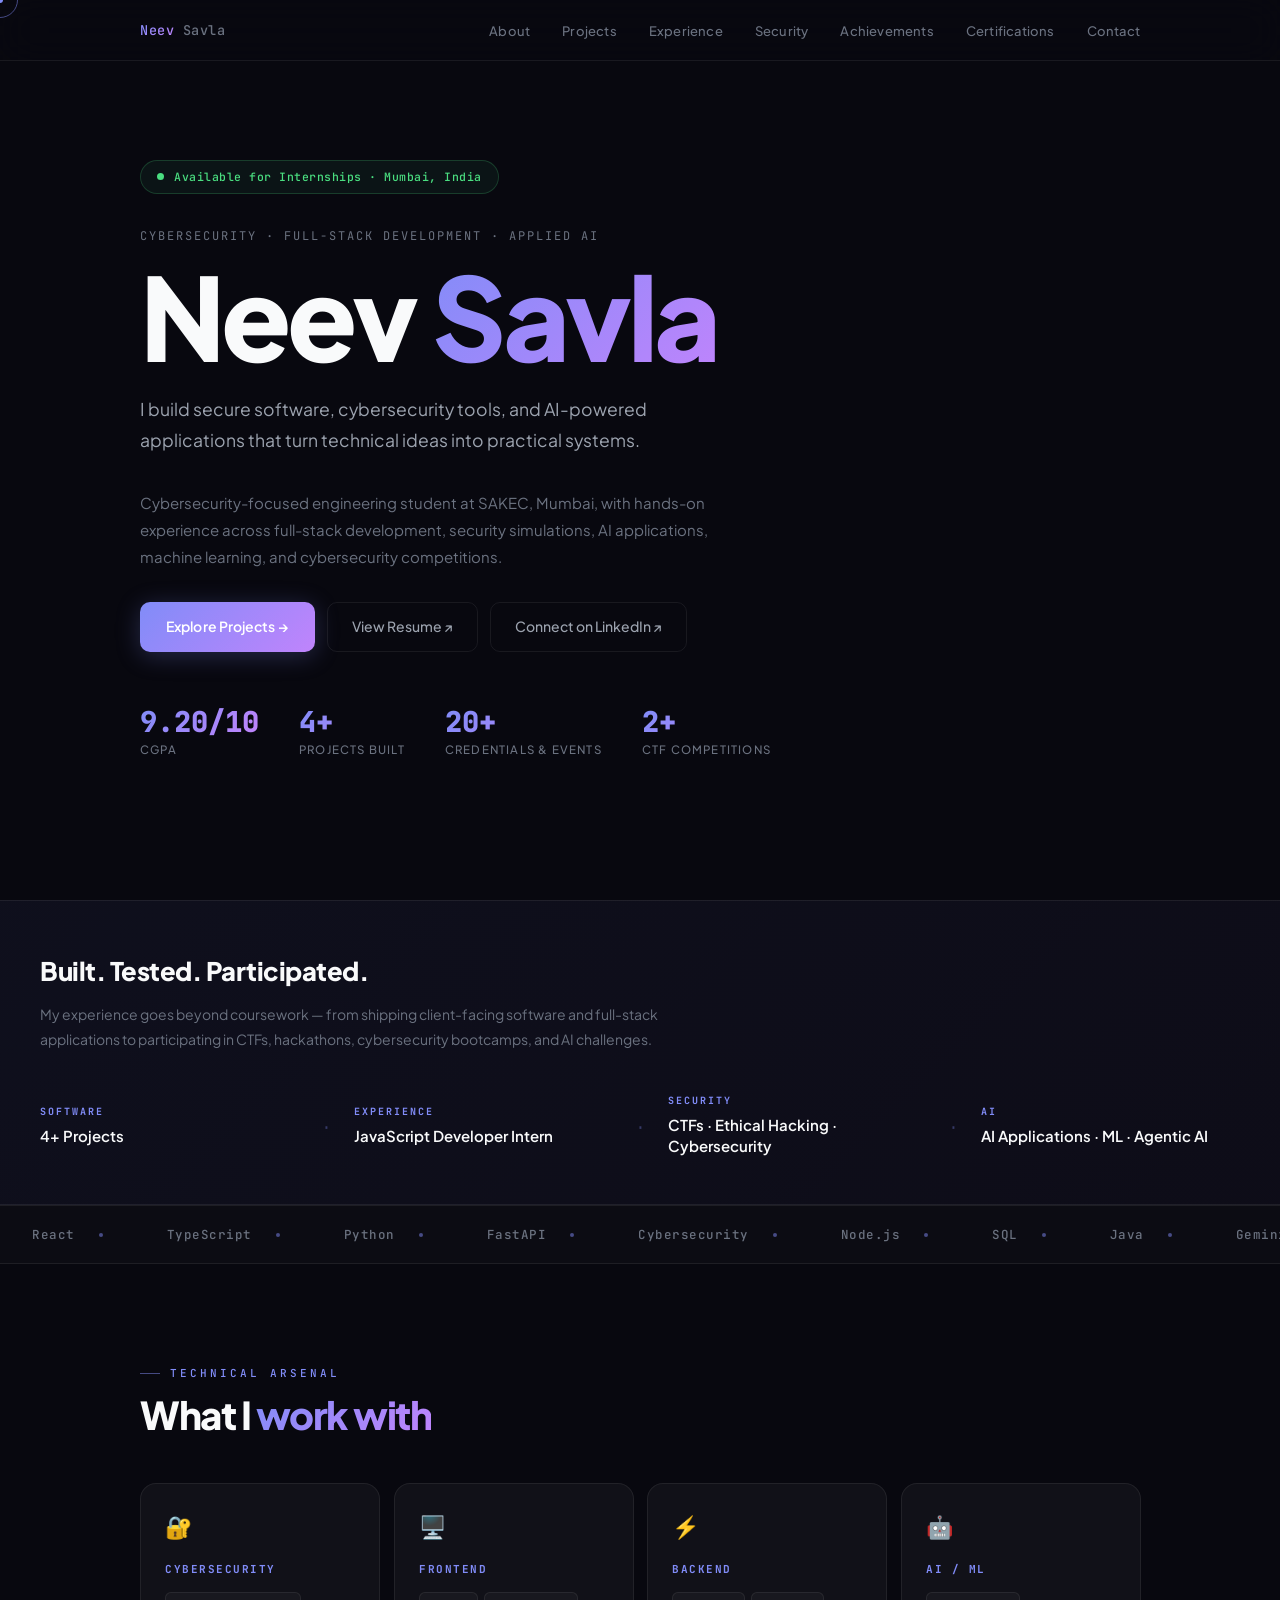
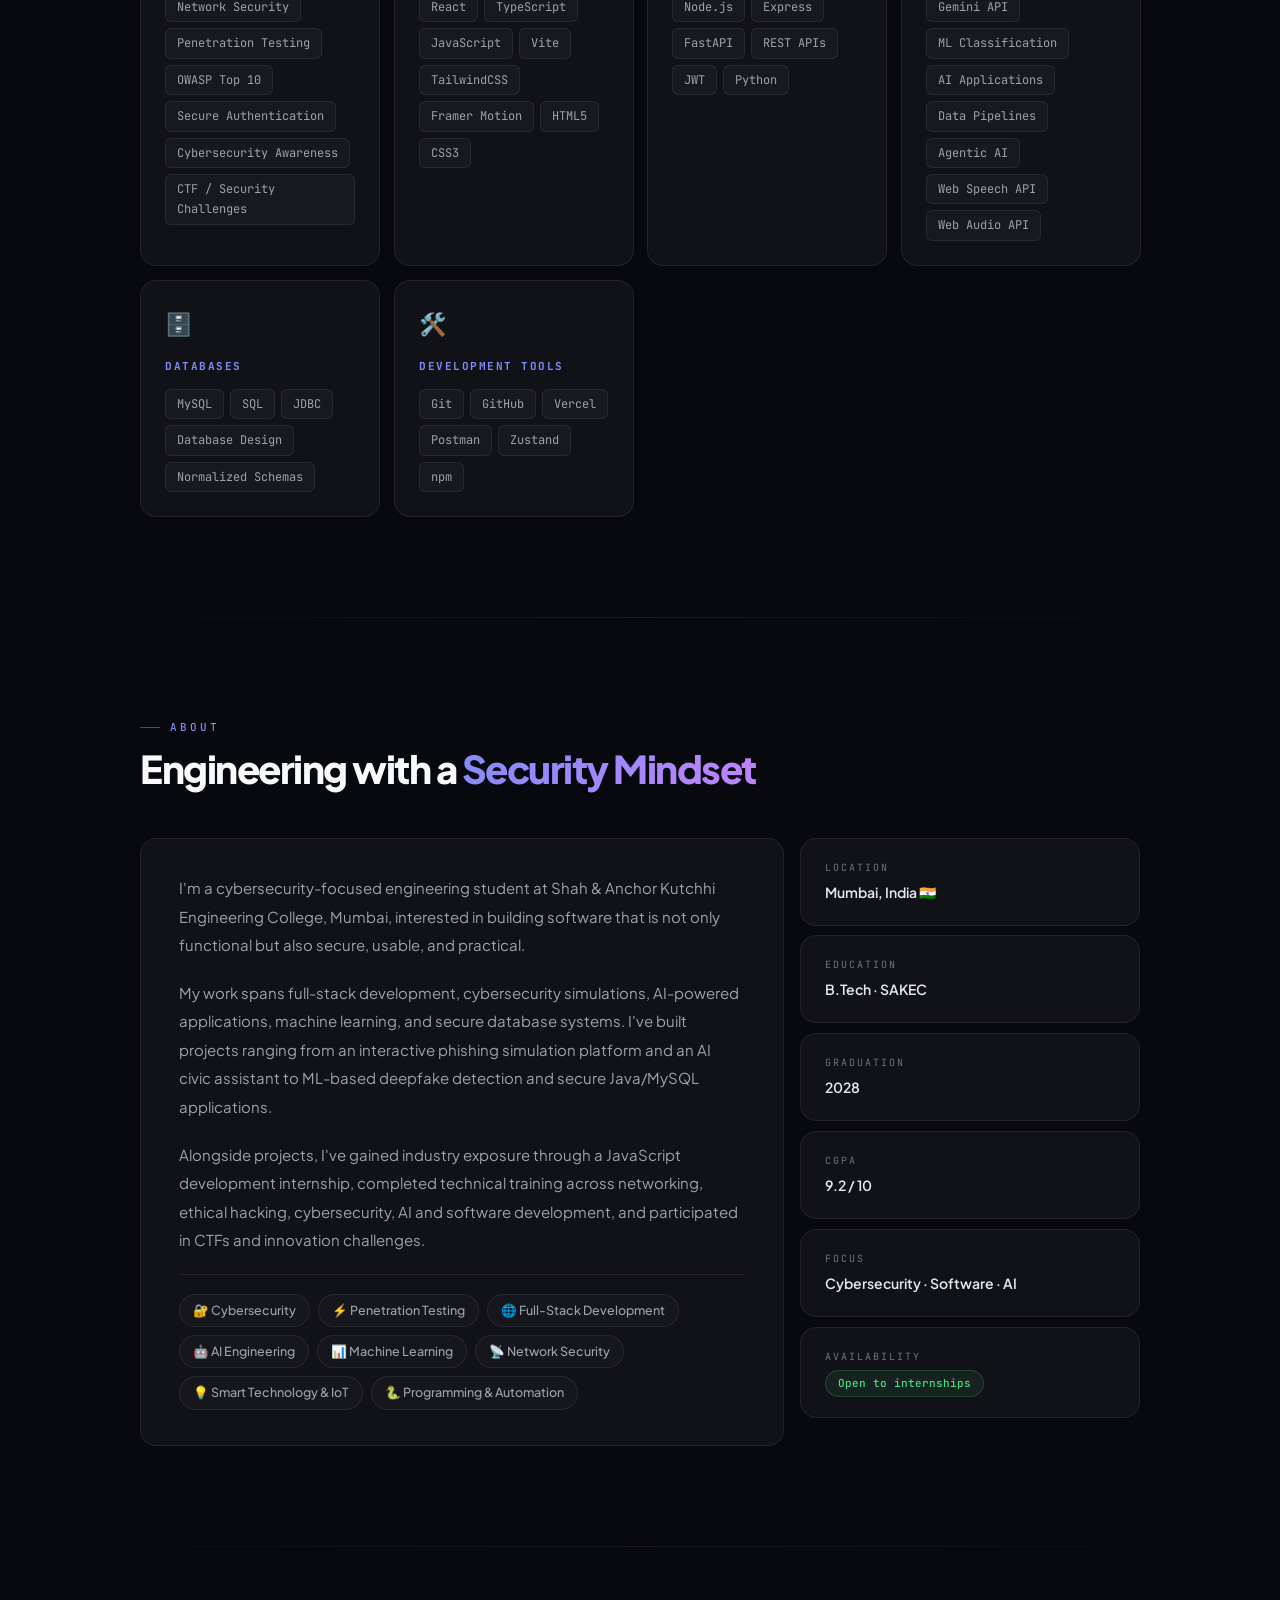
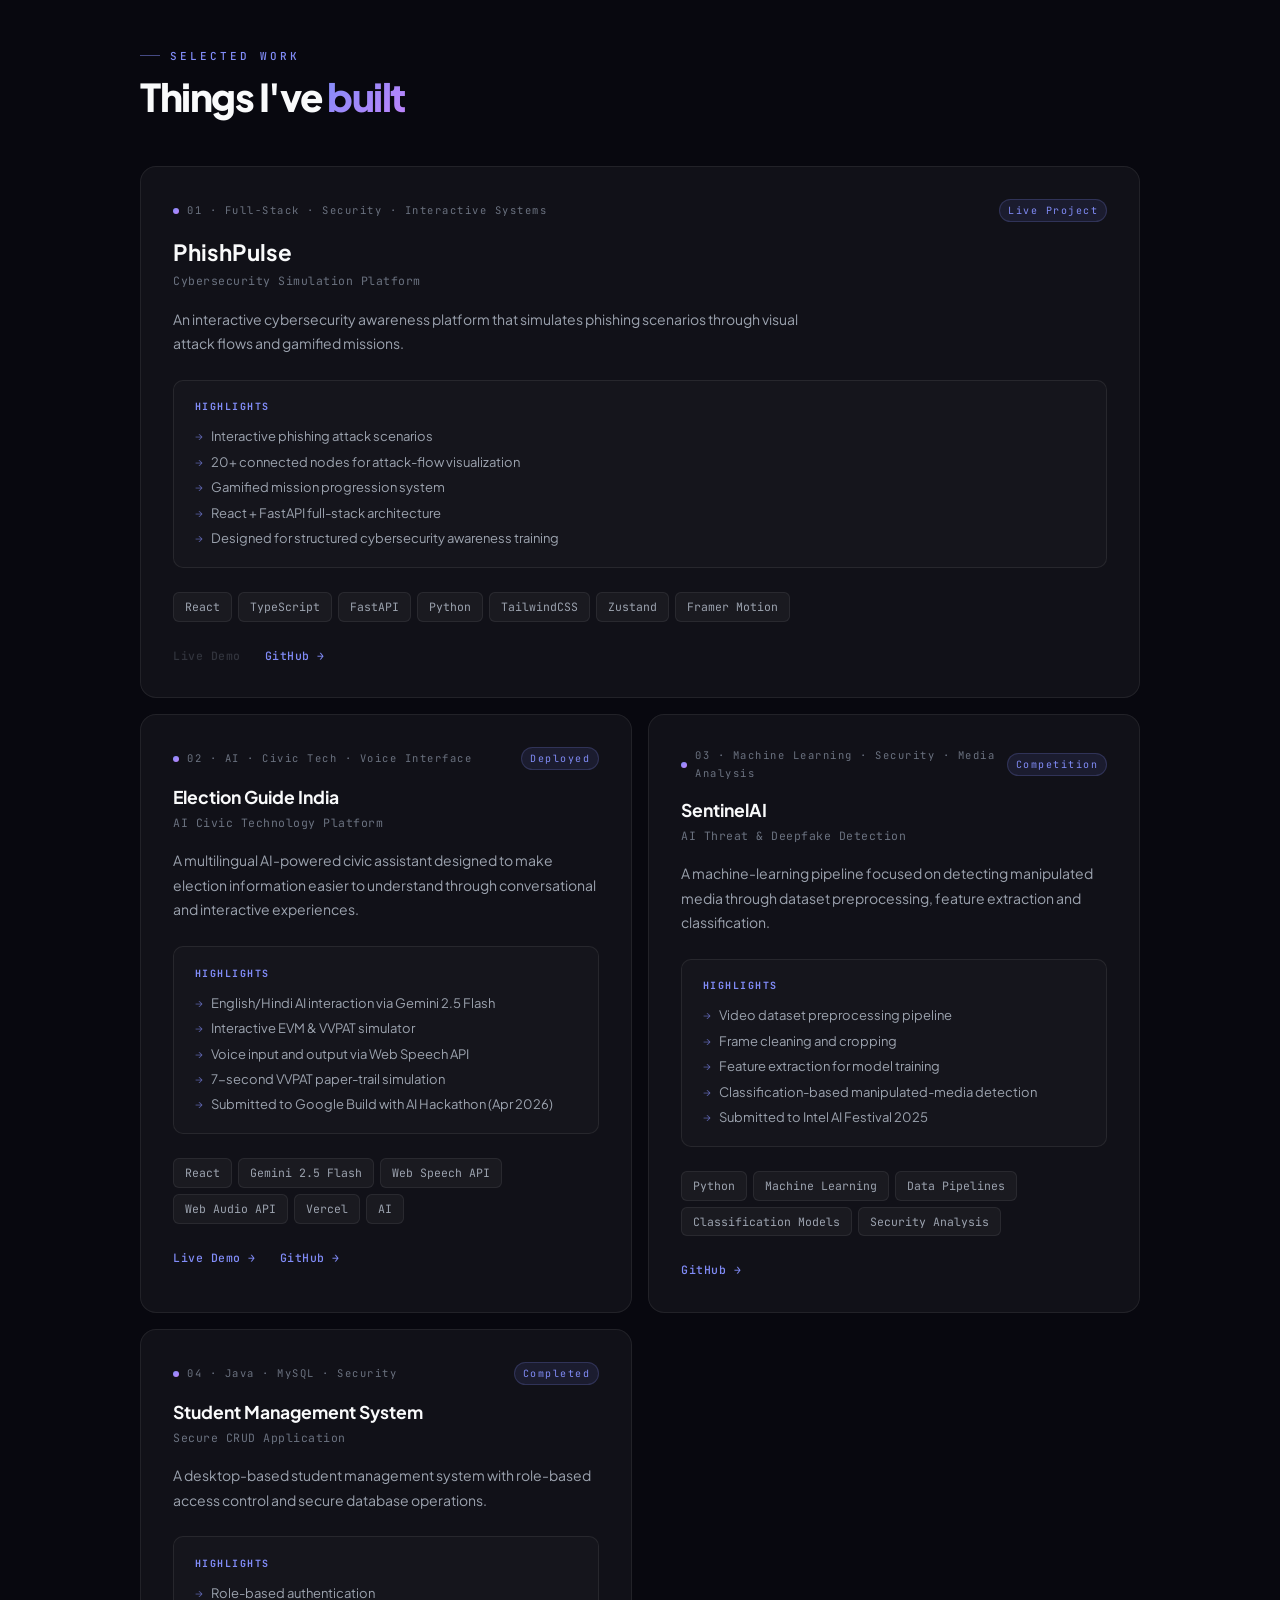
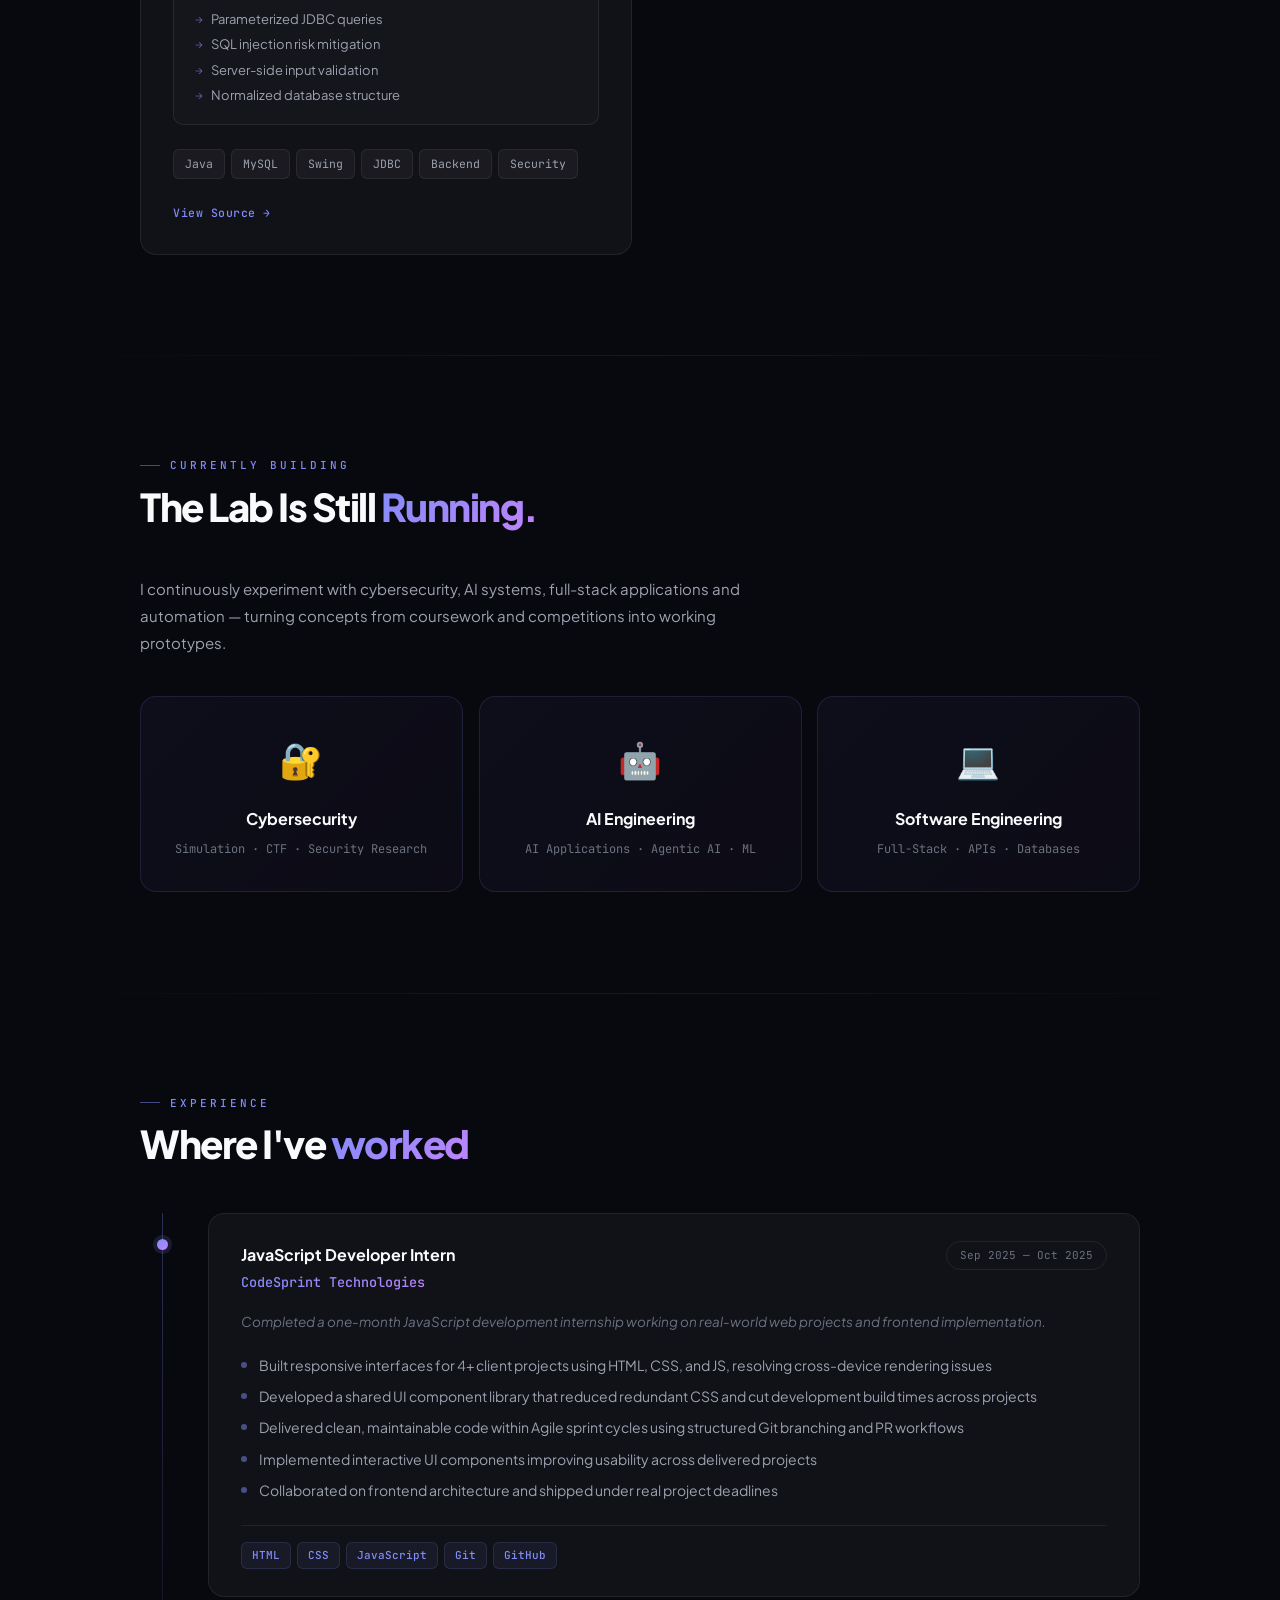
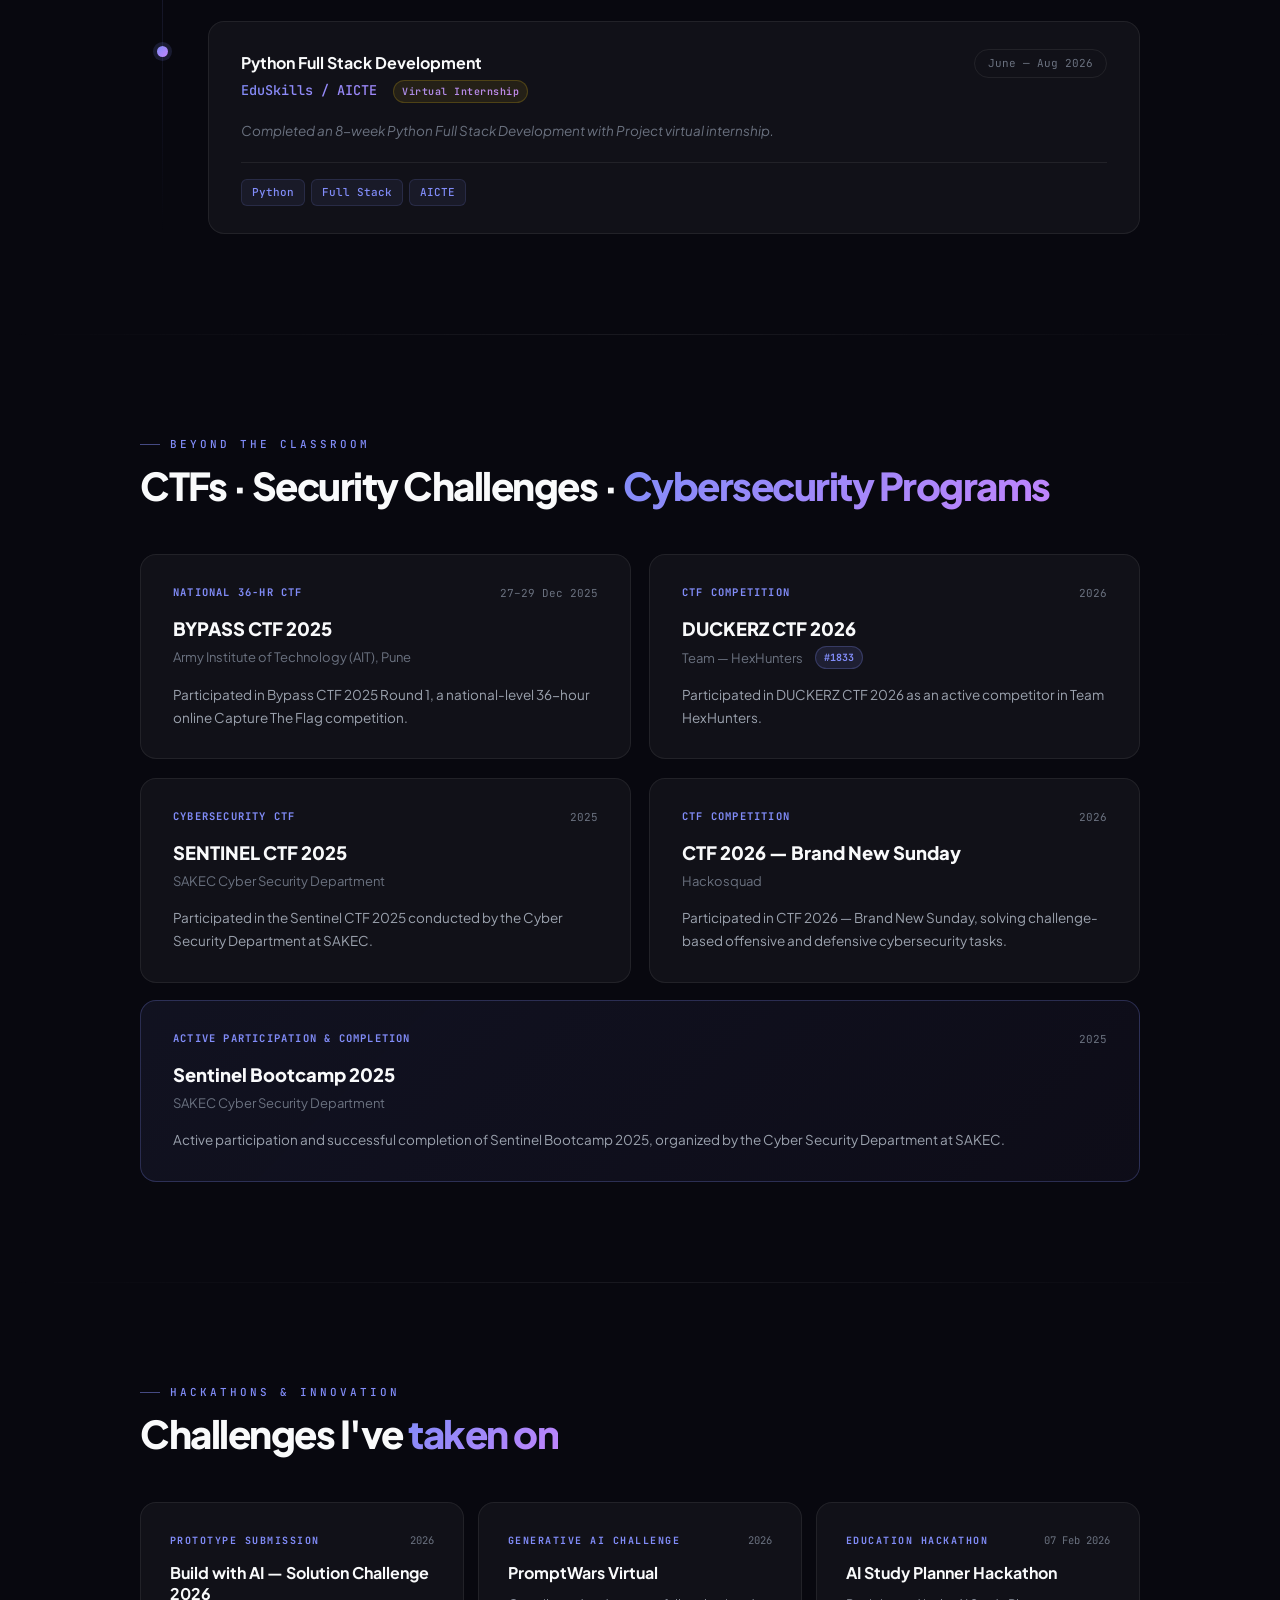
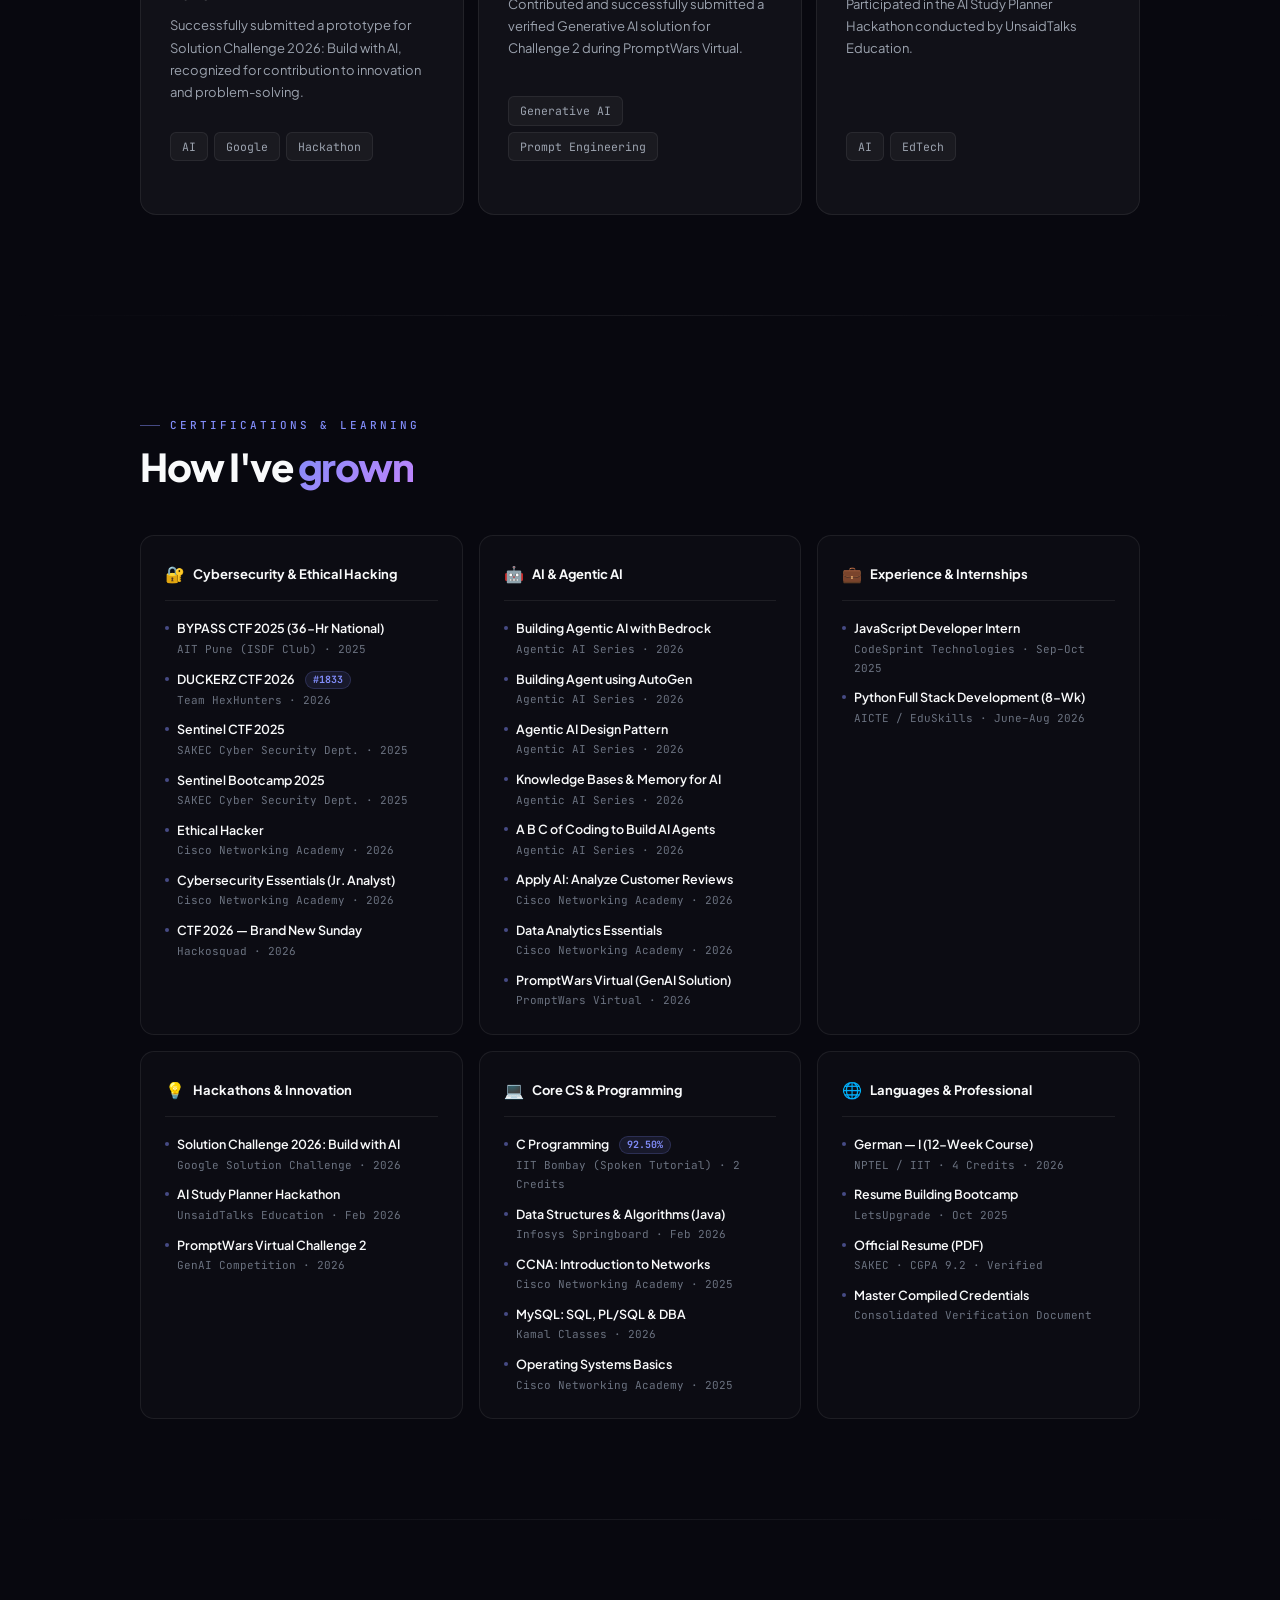
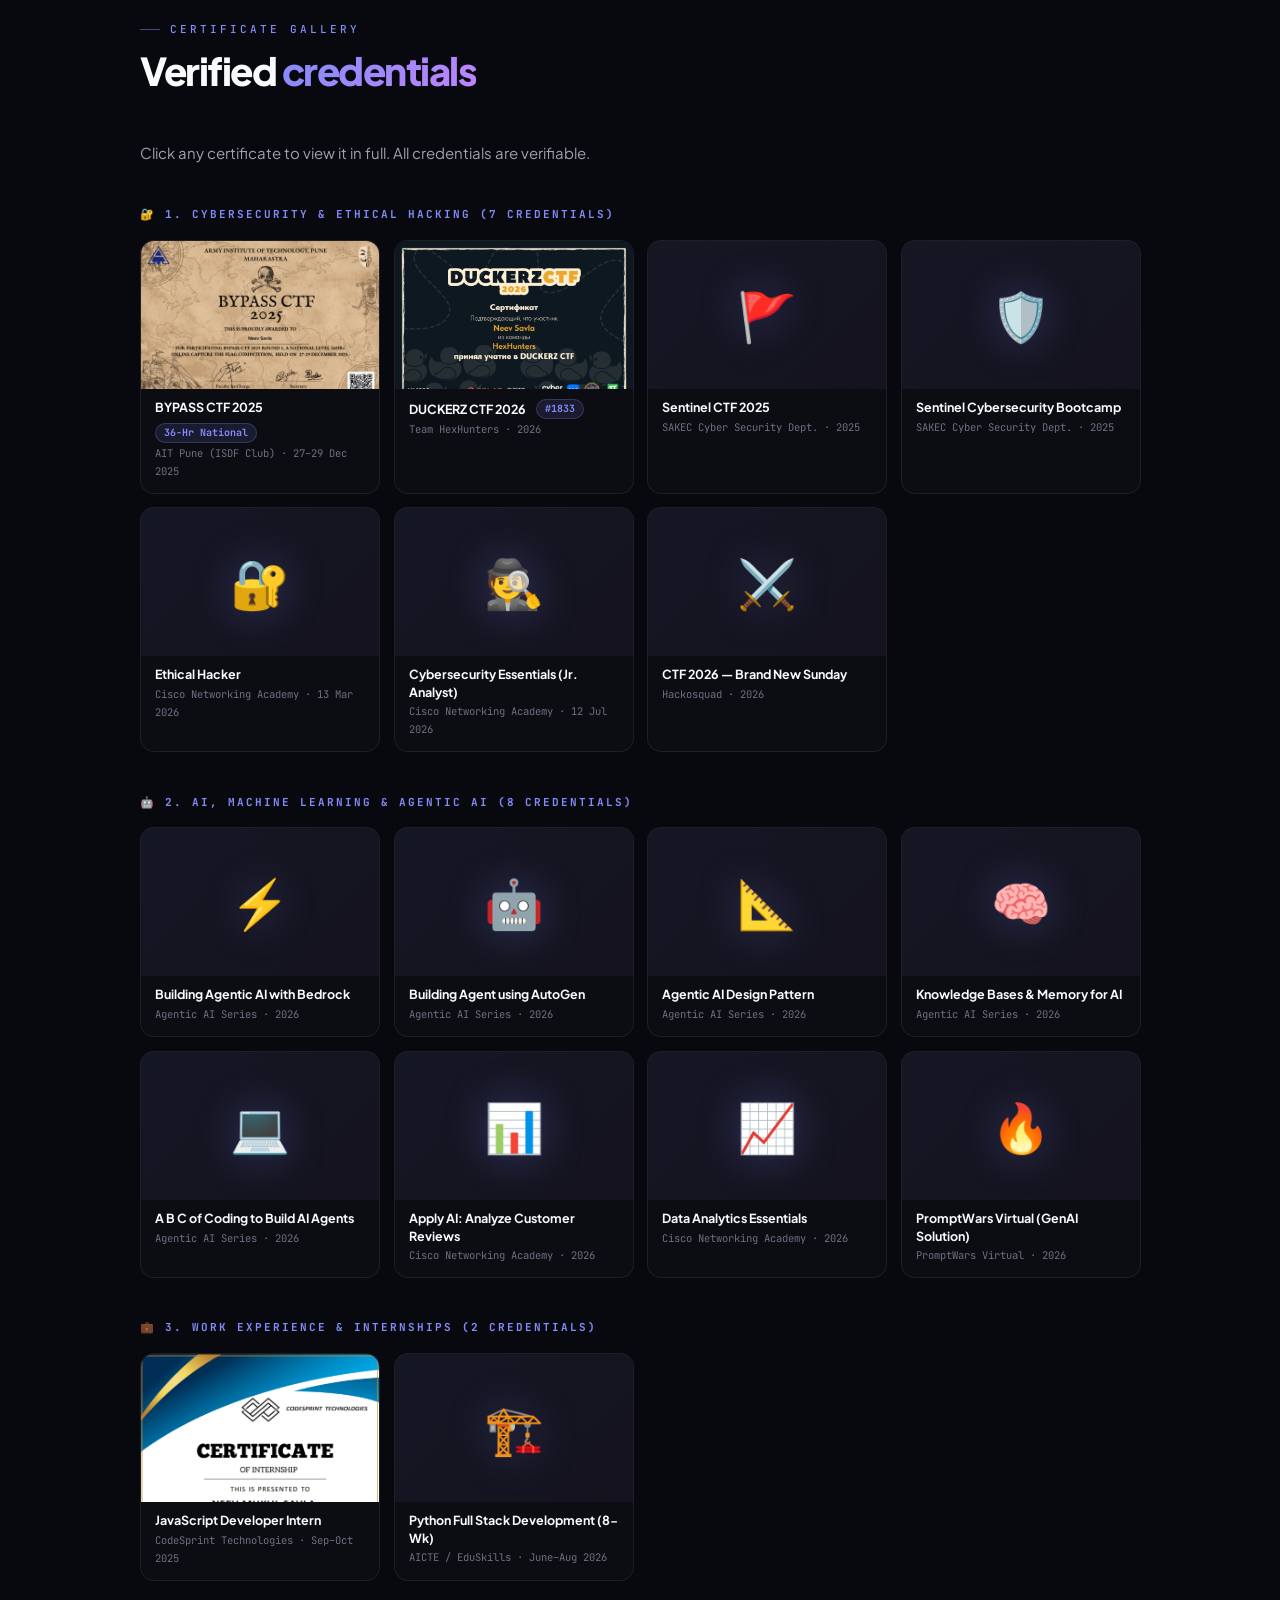
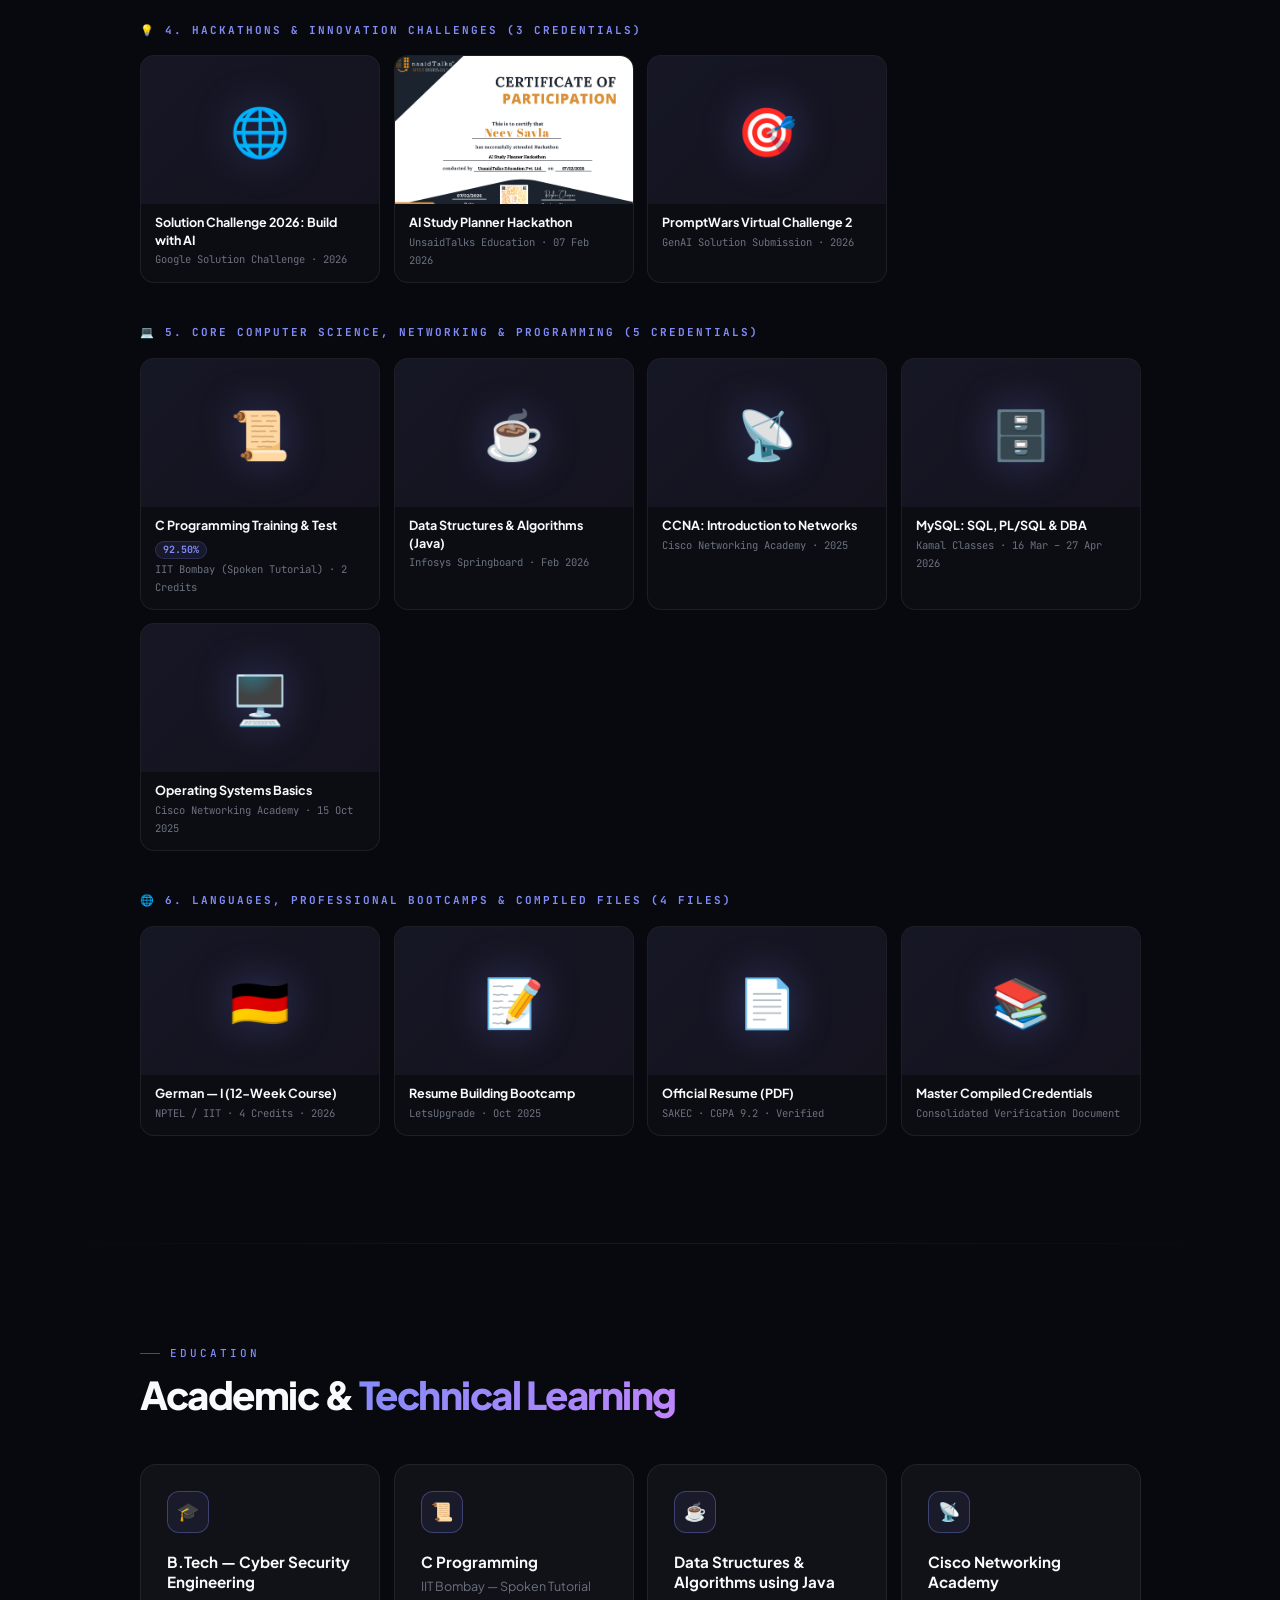
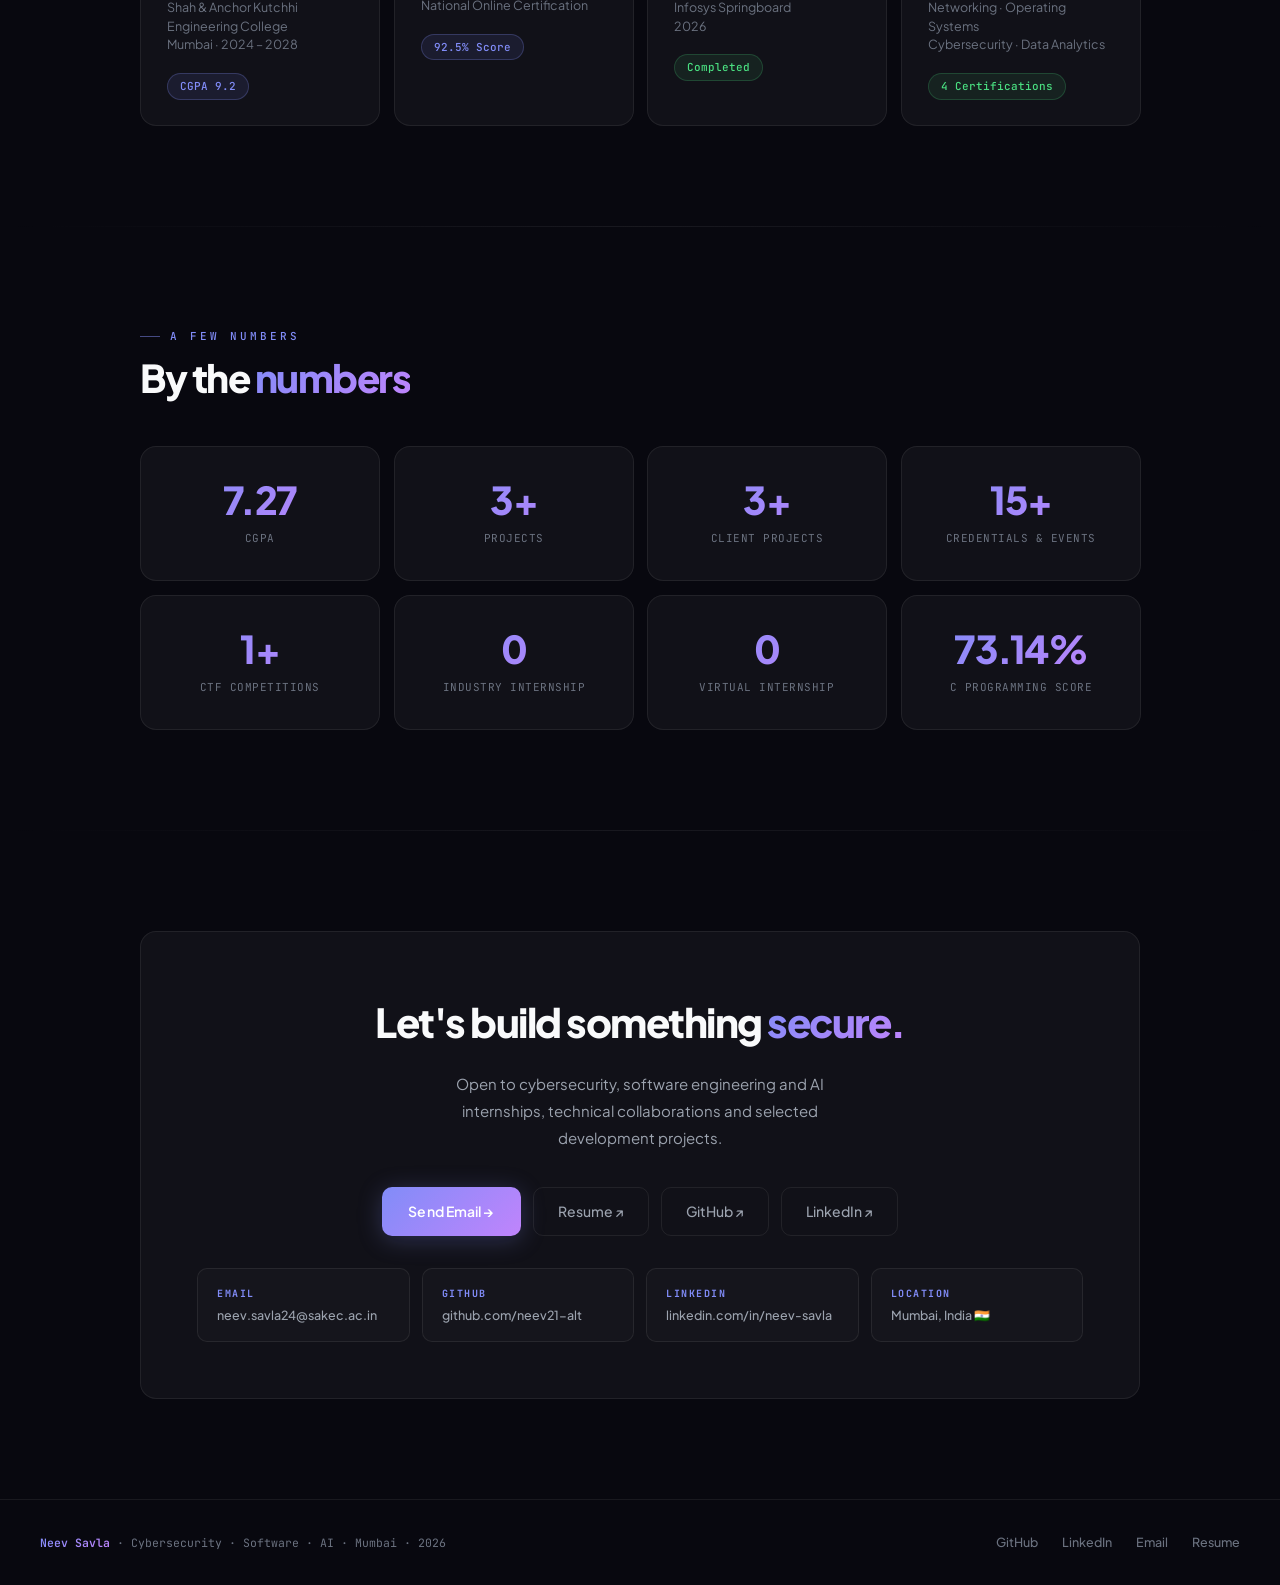
==== commit 7b5a7110: "Fix CTF and Hackathons section layout and symmetry - Replaced 3-column asymmetric layout with a bala" ====
--- a/index.html
+++ b/index.html
@@ -615,17 +615,29 @@
       </div>
       <div class="ctf-grid stagger reveal">
 
+        <!-- CTF 1 -->
         <div class="card ctf-card tilt">
           <div class="ctf-top">
-            <div class="ctf-type">National-Level 36-Hour CTF</div>
+            <div class="ctf-type">National 36-Hr CTF</div>
             <div class="ctf-date">27–29 Dec 2025</div>
           </div>
           <div class="ctf-title">BYPASS CTF 2025</div>
-          <div class="ctf-org">Army Institute of Technology, Pune</div>
-          <p class="ctf-desc">Participated in Bypass CTF 2025 Round 1, a national-level 36-hour online Capture The Flag
-            competition.</p>
-        </div>
-
+          <div class="ctf-org">Army Institute of Technology (AIT), Pune</div>
+          <p class="ctf-desc">Participated in Bypass CTF 2025 Round 1, a national-level 36-hour online Capture The Flag competition.</p>
+        </div>
+
+        <!-- CTF 2 -->
+        <div class="card ctf-card tilt">
+          <div class="ctf-top">
+            <div class="ctf-type">CTF Competition</div>
+            <div class="ctf-date">2026</div>
+          </div>
+          <div class="ctf-title">DUCKERZ CTF 2026</div>
+          <div class="ctf-org">Team — HexHunters &nbsp;<span class="ctf-cert-num">#1833</span></div>
+          <p class="ctf-desc">Participated in DUCKERZ CTF 2026 as an active competitor in Team HexHunters.</p>
+        </div>
+
+        <!-- CTF 3 -->
         <div class="card ctf-card tilt">
           <div class="ctf-top">
             <div class="ctf-type">Cybersecurity CTF</div>
@@ -633,31 +645,21 @@
           </div>
           <div class="ctf-title">SENTINEL CTF 2025</div>
           <div class="ctf-org">SAKEC Cyber Security Department</div>
-          <p class="ctf-desc">Participated in the Sentinel CTF 2025 conducted by the Cyber Security Department at SAKEC.
-          </p>
-        </div>
-
+          <p class="ctf-desc">Participated in the Sentinel CTF 2025 conducted by the Cyber Security Department at SAKEC.</p>
+        </div>
+
+        <!-- CTF 4 -->
         <div class="card ctf-card tilt">
           <div class="ctf-top">
             <div class="ctf-type">CTF Competition</div>
             <div class="ctf-date">2026</div>
           </div>
-          <div class="ctf-title">DUCKERZ CTF 2026</div>
-          <div class="ctf-org">Team — HexHunters &nbsp;<span class="ctf-cert-num">#1833</span></div>
-          <p class="ctf-desc">Participated in DUCKERZ CTF 2026 as a member of Team HexHunters.</p>
-        </div>
-
-        <div class="card ctf-card tilt">
-          <div class="ctf-top">
-            <div class="ctf-type">CTF Competition</div>
-            <div class="ctf-date">2026</div>
-          </div>
           <div class="ctf-title">CTF 2026 — Brand New Sunday</div>
           <div class="ctf-org">Hackosquad</div>
-          <p class="ctf-desc">Participated in CTF 2026 — Brand New Sunday and took part in the challenge-based
-            cybersecurity event.</p>
-        </div>
-
+          <p class="ctf-desc">Participated in CTF 2026 — Brand New Sunday, solving challenge-based offensive and defensive cybersecurity tasks.</p>
+        </div>
+
+        <!-- Featured Bootcamp -->
         <div class="card ctf-card ctf-bootcamp tilt">
           <div class="ctf-top">
             <div class="ctf-type">Active Participation &amp; Completion</div>
@@ -665,8 +667,7 @@
           </div>
           <div class="ctf-title">Sentinel Bootcamp 2025</div>
           <div class="ctf-org">SAKEC Cyber Security Department</div>
-          <p class="ctf-desc">Active participation and successful completion of Sentinel Bootcamp 2025, organized by the
-            Cyber Security Department at SAKEC.</p>
+          <p class="ctf-desc">Active participation and successful completion of Sentinel Bootcamp 2025, organized by the Cyber Security Department at SAKEC.</p>
         </div>
 
       </div>
--- a/style.css
+++ b/style.css
@@ -1766,62 +1766,54 @@
     ═══════════════════════════════════════════ */
     .ctf-grid {
       display: grid;
-      grid-template-columns: repeat(3, 1fr);
-      gap: 14px;
+      grid-template-columns: repeat(2, 1fr);
+      gap: 18px;
     }
 
     .ctf-card {
-      padding: 1.6rem 1.8rem;
-    }
-
-    .ctf-bootcamp {
-      grid-column: 1 / -1;
-      display: grid;
-      grid-template-columns: auto 1fr;
-      column-gap: 2rem;
-      align-items: start;
-    }
-
-    .ctf-bootcamp .ctf-top {
-      grid-column: 1 / -1;
+      padding: 1.8rem 2rem;
+      display: flex;
+      flex-direction: column;
+      height: 100%;
+      transition: border-color 0.25s, transform 0.25s, box-shadow 0.25s;
     }
 
     .ctf-top {
       display: flex;
       align-items: center;
       justify-content: space-between;
-      gap: 8px;
-      margin-bottom: 0.75rem;
+      gap: 12px;
+      margin-bottom: 0.9rem;
     }
 
     .ctf-type {
       font-family: var(--mono);
-      font-size: 10px;
+      font-size: 10.5px;
       font-weight: 700;
-      letter-spacing: 1.5px;
+      letter-spacing: 1.2px;
       text-transform: uppercase;
       color: var(--accent);
     }
 
     .ctf-date {
       font-family: var(--mono);
-      font-size: 10.5px;
+      font-size: 11px;
       color: var(--muted);
       white-space: nowrap;
     }
 
     .ctf-title {
-      font-size: 1rem;
-      font-weight: 700;
+      font-size: 1.15rem;
+      font-weight: 800;
       color: var(--text);
       margin-bottom: 0.35rem;
       line-height: 1.3;
     }
 
     .ctf-org {
-      font-size: 12.5px;
+      font-size: 13px;
       color: var(--muted);
-      margin-bottom: 0.8rem;
+      margin-bottom: 0.9rem;
       display: flex;
       align-items: center;
       gap: 8px;
@@ -1835,23 +1827,40 @@
       font-weight: 700;
       padding: 2px 8px;
       border-radius: 100px;
-      background: rgba(129,140,248,0.1);
+      background: rgba(129,140,248,0.12);
       color: var(--accent);
       border: 1px solid rgba(129,140,248,0.25);
     }
 
     .ctf-desc {
-      font-size: 13px;
+      font-size: 13.5px;
       color: var(--muted-2);
       line-height: 1.7;
-    }
-
-    @media (max-width: 900px) {
-      .ctf-grid { grid-template-columns: repeat(2, 1fr); }
-      .ctf-bootcamp { grid-column: 1 / -1; }
-    }
-
-    @media (max-width: 540px) {
+      margin-top: auto;
+    }
+
+    /* Featured Bootcamp Banner (Full Width) */
+    .ctf-bootcamp {
+      grid-column: 1 / -1;
+      display: flex;
+      flex-direction: column;
+      background: linear-gradient(135deg, rgba(129, 140, 248, 0.08) 0%, rgba(167, 139, 250, 0.04) 100%);
+      border: 1px solid rgba(129, 140, 248, 0.25);
+      position: relative;
+      overflow: hidden;
+    }
+
+    .ctf-bootcamp::before {
+      content: '';
+      position: absolute;
+      top: 0;
+      left: 0;
+      width: 4px;
+      height: 100%;
+      background: var(--gradient);
+    }
+
+    @media (max-width: 768px) {
       .ctf-grid { grid-template-columns: 1fr; }
     }
 
@@ -1865,7 +1874,15 @@
     }
 
     .hack-card {
-      padding: 1.6rem 1.8rem;
+      padding: 1.8rem;
+      display: flex;
+      flex-direction: column;
+      height: 100%;
+    }
+
+    .hack-card .proj-tags {
+      margin-top: auto;
+      padding-top: 0.8rem;
     }
 
     .hack-top {
